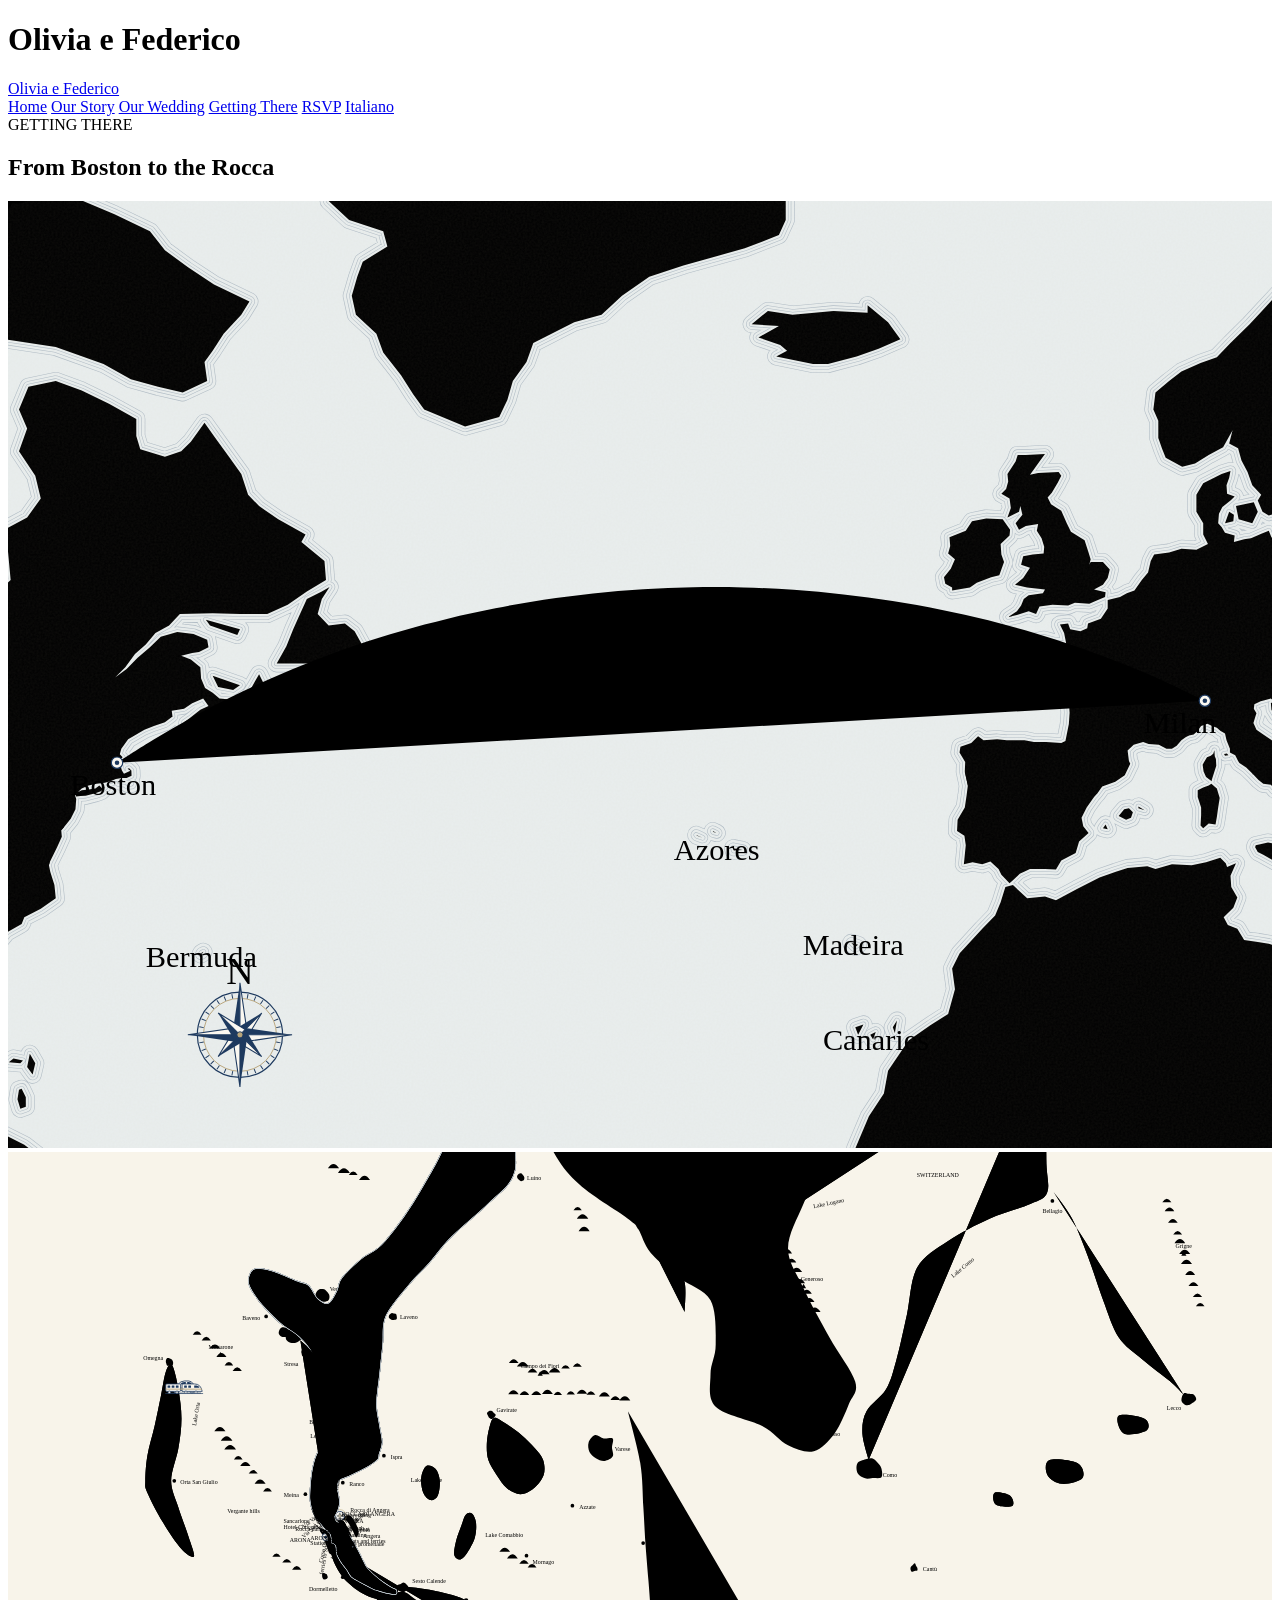
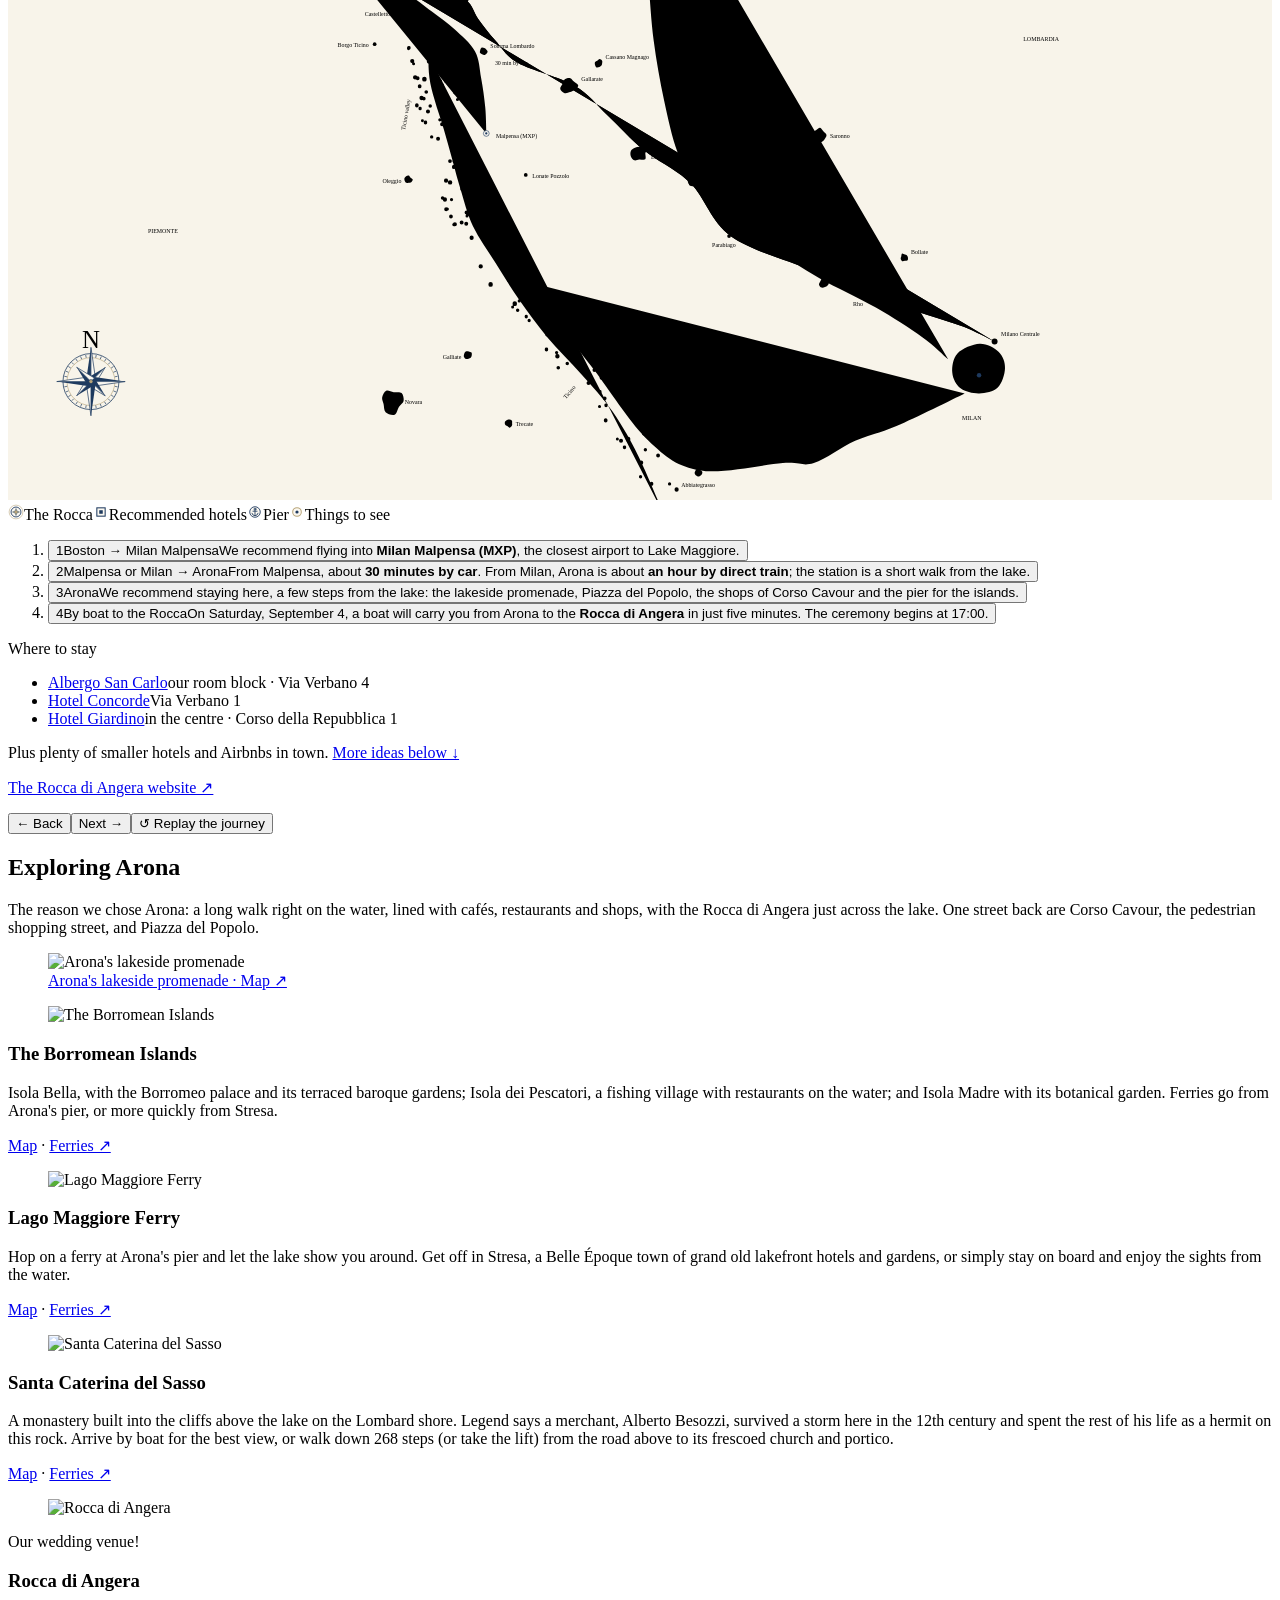
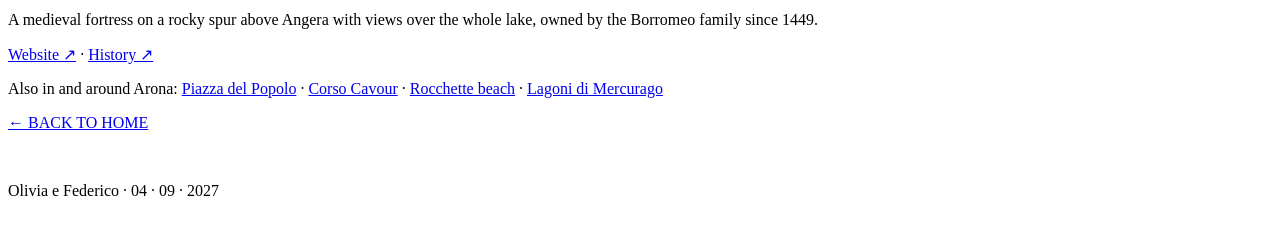
==== en-explore.html @ d7fbd03f "Add files via upload" ====
<!DOCTYPE html>
<html xmlns="http://www.w3.org/1999/xhtml" lang="en" xml:lang="en"><head>

<meta charset="utf-8">
<meta name="generator" content="quarto-1.6.40">

<meta name="viewport" content="width=device-width, initial-scale=1.0, user-scalable=yes">


<title>Getting There · Olivia e Federico</title>
<style>
code{white-space: pre-wrap;}
span.smallcaps{font-variant: small-caps;}
div.columns{display: flex; gap: min(4vw, 1.5em);}
div.column{flex: auto; overflow-x: auto;}
div.hanging-indent{margin-left: 1.5em; text-indent: -1.5em;}
ul.task-list{list-style: none;}
ul.task-list li input[type="checkbox"] {
  width: 0.8em;
  margin: 0 0.8em 0.2em -1em; /* quarto-specific, see https://github.com/quarto-dev/quarto-cli/issues/4556 */ 
  vertical-align: middle;
}
</style>


<script src="site_libs/quarto-nav/quarto-nav.js"></script>
<link href="./images/plane.svg" rel="icon" type="image/svg+xml">
<script src="site_libs/clipboard/clipboard.min.js"></script>
<script src="site_libs/quarto-html/quarto.js"></script>
<script src="site_libs/quarto-html/popper.min.js"></script>
<script src="site_libs/quarto-html/tippy.umd.min.js"></script>
<link href="site_libs/quarto-html/tippy.css" rel="stylesheet">
<link href="site_libs/quarto-html/quarto-syntax-highlighting-549806ee2085284f45b00abea8c6df48.css" rel="stylesheet" id="quarto-text-highlighting-styles">
<script src="site_libs/bootstrap/bootstrap.min.js"></script>
<link href="site_libs/bootstrap/bootstrap-icons.css" rel="stylesheet">
<link href="site_libs/bootstrap/bootstrap-ee5cda136cd0806964773a102e6d880b.min.css" rel="stylesheet" append-hash="true" id="quarto-bootstrap" data-mode="light">
<link rel="stylesheet" href="assets/classic.css">
<script id="quarto-search-options" type="application/json">{
  "language": {
    "search-no-results-text": "No results",
    "search-matching-documents-text": "matching documents",
    "search-copy-link-title": "Copy link to search",
    "search-hide-matches-text": "Hide additional matches",
    "search-more-match-text": "more match in this document",
    "search-more-matches-text": "more matches in this document",
    "search-clear-button-title": "Clear",
    "search-text-placeholder": "",
    "search-detached-cancel-button-title": "Cancel",
    "search-submit-button-title": "Submit",
    "search-label": "Search"
  }
}</script>
<style>html{ scroll-behavior: smooth; }</style>


</head>

<body class="page-en subpage page-explore">

<div id="quarto-search-results"></div>
<!-- content -->
<div id="quarto-content" class="quarto-container page-columns page-rows-contents page-layout-full">
<!-- sidebar -->
<!-- margin-sidebar -->
    
<!-- main -->
<main class="content column-page" id="quarto-document-content">

<header id="title-block-header" class="quarto-title-block default">
<div class="quarto-title">
<h1 class="title">Olivia e Federico</h1>
</div>



<div class="quarto-title-meta column-page">

    
  
    
  </div>
  


</header>


<!-- GENERATED by tools/build_journey.py: edit the texts and places there, then run it again. -->
<!-- GENERATED by tools/build_journey.py: edit the texts and places there, then run it again. -->
<!-- GENERATED by tools/build_journey.py: edit the texts and places there, then run it again. -->
<!-- GENERATED by tools/build_journey.py: edit the texts and places there, then run it again. -->
<!-- GENERATED by tools/build_journey.py: edit the texts and places there, then run it again. -->
<!-- GENERATED by tools/build_journey.py: edit the texts and places there, then run it again. -->
<!-- GENERATED by tools/build_journey.py: edit the texts and places there, then run it again. -->
<!-- GENERATED by tools/build_journey.py: edit the texts and places there, then run it again. -->
<!-- GENERATED by tools/build_journey.py: edit the texts and places there, then run it again. -->
<!-- GENERATED by tools/build_journey.py: edit the texts and places there, then run it again. -->
<!-- GENERATED by tools/build_journey.py: edit the texts and places there, then run it again. -->
<!-- GENERATED by tools/build_journey.py: edit the texts and places there, then run it again. -->
<!-- GENERATED by tools/build_journey.py: edit the texts and places there, then run it again. -->
<!-- GENERATED by tools/build_journey.py: edit the texts and places there, then run it again. -->
<!-- GENERATED by tools/build_journey.py: edit the texts and places there, then run it again. -->
<!-- GENERATED by tools/build_journey.py: edit the texts and places there, then run it again. -->
<!-- GENERATED by tools/build_journey.py: edit the texts and places there, then run it again. -->
<!-- GENERATED by tools/build_journey.py: edit the texts and places there, then run it again. -->
<!-- GENERATED by tools/build_journey.py: edit the texts and places there, then run it again. -->
<!-- GENERATED by tools/build_journey.py: edit the texts and places there, then run it again. -->
<!-- GENERATED by tools/build_journey.py: edit the texts and places there, then run it again. -->
<!-- GENERATED by tools/build_journey.py: edit the texts and places there, then run it again. -->
<!-- GENERATED by tools/build_journey.py: edit the texts and places there, then run it again. -->
<!-- GENERATED by tools/build_journey.py: edit the texts and places there, then run it again. -->
<!-- GENERATED by tools/build_journey.py: edit the texts and places there, then run it again. -->
<!-- GENERATED by tools/build_journey.py: edit the texts and places there, then run it again. -->
<!-- GENERATED by tools/build_journey.py: edit the texts and places there, then run it again. -->
<!-- GENERATED by tools/build_journey.py: edit the texts and places there, then run it again. -->
<!-- GENERATED by tools/build_journey.py: edit the texts and places there, then run it again. -->
<!-- GENERATED by tools/build_journey.py: edit the texts and places there, then run it again. -->
<!-- GENERATED by tools/build_journey.py: edit the texts and places there, then run it again. -->
<!-- GENERATED by tools/build_journey.py: edit the texts and places there, then run it again. -->
<!-- GENERATED by tools/build_journey.py: edit the texts and places there, then run it again. -->
<!-- GENERATED by tools/build_journey.py: edit the texts and places there, then run it again. -->
<!-- GENERATED by tools/build_journey.py: edit the texts and places there, then run it again. -->
<!-- GENERATED by tools/build_journey.py: edit the texts and places there, then run it again. -->
<!-- GENERATED by tools/build_journey.py: edit the texts and places there, then run it again. -->
<!-- GENERATED by tools/build_journey.py: edit the texts and places there, then run it again. -->
<!-- GENERATED by tools/build_journey.py: edit the texts and places there, then run it again. -->
<!-- GENERATED by tools/build_journey.py: edit the texts and places there, then run it again. -->
<!-- GENERATED by tools/build_journey.py: edit the texts and places there, then run it again. -->
<!-- GENERATED by tools/build_journey.py: edit the texts and places there, then run it again. -->
<!-- GENERATED by tools/build_journey.py: edit the texts and places there, then run it again. -->
<!-- GENERATED by tools/build_journey.py: edit the texts and places there, then run it again. -->
<!-- GENERATED by tools/build_journey.py: edit the texts and places there, then run it again. -->
<!-- GENERATED by tools/build_journey.py: edit the texts and places there, then run it again. -->
<!-- GENERATED by tools/build_journey.py: edit the texts and places there, then run it again. -->
<!-- GENERATED by tools/build_journey.py: edit the texts and places there, then run it again. -->
<!-- GENERATED by tools/build_journey.py: edit the texts and places there, then run it again. -->
<nav class="topnav">
<a class="brand" href="en.html">Olivia e Federico</a>
<input type="checkbox" id="menu-toggle" hidden>
<label for="menu-toggle" class="burger" aria-label="Menu"><span></span><span></span><span></span></label>
<div class="links">
<a href="en.html">Home</a>
<a href="en-story.html">Our Story</a>
<a href="en-wedding.html">Our Wedding</a>
<a href="en-explore.html" class="current">Getting There</a>
<a href="en-rsvp.html" class="rsvp-link">RSVP</a>
<a class="lang-switch" href="esplora.html"><img src="images/flag-it.svg" alt="">Italiano</a>
</div>
</nav>
<div class="sala page-head journey-head">
<div class="sala-label">GETTING THERE</div>
<h2>From Boston to the Rocca</h2>
</div>
<section class="journey" data-step="1">
<div class="j-map">
<svg width="0" height="0" style="position:absolute" aria-hidden="true"><defs>
<symbol id="j-hotel" viewBox="-10 -10 20 20"><rect x="-5.2" y="-5.2" width="10.4" height="10.4" fill="#FBF8F1" stroke="#1E3A5F" stroke-width="1.3"/><rect x="-2.2" y="-2.2" width="4.4" height="4.4" fill="#1E3A5F"/></symbol>
<symbol id="j-dock" viewBox="-10 -10 20 20"><circle r="6.6" fill="#FBF8F1" stroke="#1E3A5F" stroke-width="1.1"/><g fill="none" stroke="#1E3A5F" stroke-width="1.05" stroke-linecap="round"><circle cy="-3.6" r="1.2"/><path d="M0,-2.4 V4.4 M-2.6,-1 H2.6 M-3.8,1.6 Q-3.2,4.6 0,4.6 Q3.2,4.6 3.8,1.6"/></g></symbol>
<symbol id="j-sight" viewBox="-10 -10 20 20"><circle r="5.4" fill="#FBF8F1" stroke="#B9A57A" stroke-width="1.3"/><circle r="2" fill="#1E3A5F"/></symbol>
<symbol id="j-venue" viewBox="-10 -10 20 20"><circle r="8.6" fill="none" stroke="#B9A57A" stroke-width=".7"/><circle r="6.2" fill="#FBF8F1" stroke="#1E3A5F" stroke-width="1.1"/><path d="M0,-4.4 L1.2,-1.2 L4.4,0 L1.2,1.2 L0,4.4 L-1.2,1.2 L-4.4,0 L-1.2,-1.2Z" fill="#B9A57A" stroke="#1E3A5F" stroke-width=".5"/></symbol>
<symbol id="j-town" viewBox="-10 -10 20 20"><circle r="6" fill="#FBF8F1" stroke="#1E3A5F" stroke-width="1.3"/><circle r="2.4" fill="#1E3A5F"/></symbol>
<pattern id="j-townhatch" width="1.1" height="1.1" patternUnits="userSpaceOnUse" patternTransform="rotate(45)"><path d="M0 .55H1.1" stroke="#8F8670" stroke-width=".22"/></pattern>
<filter id="j-paper" x="0" y="0" width="100%" height="100%"><feTurbulence type="fractalNoise" baseFrequency=".9" numOctaves="2" seed="4" result="n"/><feColorMatrix in="n" type="matrix" values="0 0 0 0 .55  0 0 0 0 .48  0 0 0 0 .36  0 0 0 .07 0"/><feComposite in2="SourceGraphic" operator="in"/></filter>
</defs></svg>
<svg class="j-scene j-scene-a" viewBox="0 0 667 500" preserveAspectRatio="xMidYMid slice" role="img" aria-label="Boston → Milan Malpensa">
<rect width="667" height="500" fill="#E9EEEE"/><path class="j-grat" d="M0,420 H667"/><path class="j-grat" d="M0,320 H667"/><path class="j-grat" d="M0,220 H667"/><path class="j-grat" d="M0,120 H667"/><path class="j-grat" d="M65,0 V500"/><path class="j-grat" d="M209,0 V500"/><path class="j-grat" d="M353,0 V500"/><path class="j-grat" d="M497,0 V500"/>
<g class="j-rings"><path d="M-403.2,0.0 L-446.4,120.0 L-437.0,125.0 L-414.0,136.0 L-407.5,150.0 L-392.4,160.0 L-381.6,170.0 L-371.5,174.0 L-367.2,185.0 L-352.8,197.0 L-349.2,210.0 L-342.7,213.0 L-329.8,220.0 L-318.2,227.0 L-315.4,230.1 L-313.2,235.0 L-311.8,240.5 L-312.5,244.0 L-316.1,249.0 L-314.3,245.0 L-315.0,239.0 L-319.7,238.5 L-329.0,236.2 L-328.3,241.0 L-324.7,251.0 L-324.0,257.5 L-323.6,265.0 L-324.4,274.0 L-326.2,286.0 L-328.0,292.0 L-325.4,300.0 L-325.1,310.0 L-326.9,315.6 L-322.6,324.0 L-321.8,330.5 L-317.2,337.0 L-313.2,342.0 L-313.2,345.0 L-309.6,350.5 L-308.9,354.0 L-306.0,360.0 L-301.7,367.0 L-299.7,374.2 L-298.4,375.5 L-293.0,376.0 L-288.7,379.0 L-284.4,380.0 L-283.7,382.5 L-280.1,384.0 L-276.5,388.0 L-275.0,393.0 L-271.4,401.0 L-267.1,412.0 L-265.0,420.0 L-256.3,430.0 L-252.7,440.0 L-258.5,443.0 L-252.0,450.0 L-239.8,460.0 L-238.3,472.0 L-229.7,480.0 L-224.6,488.0 L-222.5,491.0 L-218.9,484.0 L-225.4,478.0 L-230.4,470.0 L-232.6,460.0 L-237.6,450.0 L-243.4,440.0 L-248.4,430.0 L-255.6,420.0 L-257.8,410.0 L-257.8,403.0 L-248.4,407.0 L-244.8,414.0 L-239.8,425.0 L-234.7,435.0 L-229.7,441.0 L-222.5,450.0 L-218.2,462.0 L-208.8,472.0 L-197.3,488.0 L-191.5,500.0 L-188.6,505.0 L-180.0,540.0 L-115.2,540.0 L-123.1,528.0 L-131.0,515.0 L-133.9,504.0 L-135.4,495.0 L-134.6,482.0 L-133.2,470.0 L-130.7,460.5 L-132.5,452.0 L-130.3,442.0 L-125.3,436.0 L-117.4,431.0 L-113.8,427.0 L-107.3,423.0 L-97.9,424.0 L-90.7,426.0 L-84.2,429.0 L-80.6,429.0 L-74.9,430.5 L-72.4,427.5 L-75.6,424.0 L-76.3,419.5 L-72.7,416.5 L-65.5,416.0 L-59.8,417.0 L-54.0,416.0 L-47.5,419.5 L-45.4,423.0 L-39.6,421.0 L-36.7,419.5 L-31.7,424.0 L-27.4,430.0 L-27.4,440.0 L-25.9,445.0 L-22.3,454.0 L-19.4,460.0 L-15.1,467.0 L-11.5,468.5 L-9.4,466.0 L-8.1,462.0 L-7.4,453.0 L-9.4,445.0 L-11.2,436.0 L-14.4,428.0 L-17.3,417.0 L-17.3,409.0 L-13.3,400.0 L-6.1,392.5 L-0.7,386.0 L7.2,381.5 L8.6,378.0 L17.3,373.5 L25.2,368.0 L24.5,361.0 L22.3,354.0 L21.6,350.5 L22.0,349.0 L25.9,341.0 L28.4,335.5 L28.1,332.0 L29.5,330.5 L33.1,326.0 L35.6,321.0 L36.0,315.5 L35.3,313.5 L37.4,311.5 L38.9,310.0 L42.5,308.5 L46.8,307.5 L51.1,307.0 L54.4,306.0 L56.9,305.0 L60.1,304.5 L62.6,304.5 L65.2,303.3 L65.1,300.5 L63.9,299.3 L63.1,299.6 L64.6,300.7 L61.2,302.3 L60.1,300.5 L59.4,298.0 L57.6,296.7 L58.7,295.0 L60.5,293.5 L59.0,292.0 L59.8,289.0 L63.4,284.0 L67.7,281.5 L72.0,279.0 L77.0,277.0 L82.8,275.0 L86.8,272.0 L86.4,269.0 L92.9,268.0 L97.2,265.0 L103.0,262.5 L105.8,266.5 L101.5,268.5 L95.8,273.0 L92.9,275.0 L92.5,282.0 L96.5,285.0 L102.2,282.0 L107.3,276.0 L110.9,273.5 L116.6,272.0 L123.8,269.0 L129.6,267.0 L131.0,264.5 L137.5,261.0 L138.2,258.0 L134.6,254.0 L132.5,249.7 L128.9,256.0 L126.0,260.5 L123.1,263.5 L117.4,263.0 L111.6,262.5 L108.0,259.5 L104.0,257.0 L101.9,252.0 L101.5,246.0 L96.5,242.0 L91.4,240.0 L97.2,238.5 L100.8,238.0 L105.8,235.5 L105.1,231.5 L97.9,228.5 L89.3,227.5 L80.6,230.0 L74.9,235.5 L68.4,241.0 L62.6,247.0 L56.5,251.5 L61.9,246.0 L67.0,239.0 L72.7,234.0 L77.8,228.0 L85.0,224.0 L90.7,218.0 L108.0,217.5 L122.4,218.0 L136.8,218.0 L147.6,213.0 L157.7,206.0 L167.8,200.0 L167.0,190.0 L154.8,180.0 L157.0,176.0 L142.6,168.0 L132.5,161.0 L126.7,155.0 L123.1,144.0 L116.6,135.0 L109.4,125.0 L103.7,117.0 L96.5,127.0 L91.4,132.0 L82.8,135.0 L69.8,131.0 L67.7,124.0 L67.7,115.0 L53.3,107.0 L38.9,100.0 L25.2,95.0 L10.8,98.0 L5.8,110.0 L10.1,120.0 L5.8,132.0 L14.4,145.0 L17.3,157.0 L10.1,167.0 L-2.9,174.0 L0.0,185.0 L1.4,200.0 L-5.8,207.0 L-10.8,205.0 L-23.0,191.0 L-24.5,178.0 L-43.2,168.0 L-61.2,162.0 L-72.0,152.0 L-96.5,150.0 L-109.4,132.0 L-113.0,120.0 L-108.0,108.0 L-96.5,95.0 L-83.5,85.0 L-64.8,60.0 L-79.2,0.0Z M169.2,0.0 L180.0,10.0 L198.0,16.0 L200.2,24.0 L187.2,32.0 L184.3,40.0 L181.4,50.0 L183.6,60.0 L194.4,70.0 L198.0,80.0 L207.4,92.0 L213.8,102.0 L219.6,110.0 L241.2,119.0 L259.2,114.0 L263.5,105.0 L266.4,95.0 L273.6,85.0 L277.2,75.0 L298.8,64.0 L313.2,60.0 L324.0,50.0 L338.4,40.0 L356.4,34.0 L388.8,25.0 L406.8,18.0 L410.4,10.0 L410.4,0.0Z M645.1,142.5 L644.4,146.0 L643.0,150.0 L643.3,154.5 L647.3,156.0 L645.1,158.0 L640.8,161.5 L639.0,165.0 L638.6,170.0 L640.4,172.0 L642.2,175.0 L647.3,176.5 L646.9,180.0 L652.3,178.5 L655.9,178.0 L661.7,175.5 L665.3,174.0 L666.7,177.5 L671.0,180.5 L679.0,178.5 L687.6,174.5 L697.0,172.0 L702.0,172.5 L703.8,176.5 L709.9,175.5 L715.7,171.0 L720.7,167.0 L720.7,163.0 L720.0,155.0 L724.3,145.0 L756.0,145.0 L756.0,355.0 L730.1,355.0 L725.0,352.0 L724.7,346.0 L721.1,341.0 L723.6,337.0 L720.7,336.0 L718.2,331.5 L716.4,328.0 L713.9,323.5 L712.1,319.0 L708.8,315.5 L708.8,310.5 L709.2,306.0 L708.5,301.5 L706.0,299.0 L702.4,296.0 L699.1,293.5 L695.5,291.0 L691.2,287.5 L687.2,285.0 L683.3,282.5 L679.3,279.0 L678.2,275.0 L675.7,270.0 L672.5,266.5 L670.3,269.0 L668.9,272.0 L666.7,268.5 L666.4,265.0 L668.2,264.0 L666.4,262.5 L663.1,263.5 L661.0,264.0 L657.7,265.5 L657.4,268.0 L658.8,270.3 L658.4,271.5 L657.2,275.5 L658.8,279.0 L662.4,281.5 L666.9,284.5 L668.7,290.5 L671.4,295.5 L674.3,298.0 L676.8,300.0 L681.1,300.5 L685.1,301.0 L683.3,303.5 L685.1,305.5 L691.2,309.0 L698.8,314.0 L702.0,318.5 L700.9,322.0 L698.4,319.0 L695.5,317.0 L692.6,315.5 L688.7,318.5 L688.3,321.0 L692.3,326.0 L691.9,330.5 L688.7,331.5 L688.0,336.0 L684.4,340.5 L681.8,340.5 L681.5,338.0 L682.9,334.5 L685.1,332.5 L684.7,330.0 L682.9,325.0 L681.1,320.0 L679.0,319.5 L676.4,316.5 L675.0,313.5 L672.1,314.0 L670.7,312.0 L668.5,310.5 L666.4,308.0 L662.4,307.5 L659.9,305.5 L657.0,302.5 L653.4,299.0 L649.8,296.5 L649.1,295.5 L647.6,292.5 L644.8,291.0 L644.8,289.0 L643.0,284.5 L642.2,281.0 L639.7,279.5 L637.9,278.0 L635.4,277.0 L632.9,275.8 L629.6,277.0 L627.8,279.5 L625.7,281.5 L623.2,282.0 L621.4,283.0 L619.2,284.5 L616.7,287.5 L614.2,289.0 L611.3,289.0 L607.3,287.0 L601.9,286.5 L599.0,285.5 L594.0,287.0 L590.8,290.0 L591.5,295.5 L592.2,297.0 L589.3,303.0 L584.3,306.5 L577.4,309.0 L574.9,312.5 L573.1,314.5 L569.2,320.0 L566.5,325.5 L567.4,330.0 L570.2,333.5 L565.2,338.0 L563.4,344.0 L555.8,348.0 L553.0,352.8 L547.2,352.5 L539.3,352.5 L533.9,355.0 L530.3,358.5 L528.5,360.0 L524.2,355.5 L522.7,352.5 L518.4,348.5 L514.1,350.0 L509.0,349.0 L504.4,350.0 L505.4,340.0 L504.7,335.0 L500.8,332.5 L501.1,326.5 L504.9,320.0 L505.8,314.0 L506.5,308.5 L504.9,301.0 L505.1,296.0 L502.1,291.0 L502.6,288.0 L508.3,286.0 L511.9,282.5 L514.8,284.5 L522.0,284.0 L527.0,284.5 L536.4,284.5 L541.4,285.5 L547.9,285.5 L555.8,286.0 L558.0,285.0 L559.8,276.0 L560.2,270.0 L559.8,264.0 L559.4,257.5 L554.4,253.0 L550.8,247.0 L545.0,243.0 L538.6,242.0 L535.0,240.0 L536.0,237.0 L534.6,234.5 L540.0,233.0 L546.5,231.5 L552.2,233.0 L558.4,233.5 L557.3,228.0 L555.1,223.5 L559.4,223.0 L560.5,226.0 L565.9,227.0 L569.5,225.5 L569.9,223.0 L576.7,220.5 L580.3,215.0 L580.3,210.5 L586.8,209.0 L590.4,207.0 L594.4,205.5 L598.3,200.0 L601.6,196.0 L603.0,190.0 L604.8,186.5 L612.7,185.5 L619.2,183.5 L627.1,184.0 L633.2,181.0 L630.7,176.0 L630.7,170.0 L627.1,164.0 L627.1,155.0 L630.7,149.0 L640.4,144.0 L645.1,142.5Z M649.1,130.5 L650.9,137.0 L654.1,143.0 L656.6,150.0 L661.3,155.0 L659.5,158.0 L662.0,164.0 L665.3,166.0 L671.8,164.0 L674.6,159.5 L681.1,158.0 L686.9,153.5 L688.3,147.0 L689.4,141.0 L690.5,134.0 L697.0,130.0 L700.9,126.5 L704.9,121.5 L702.0,116.0 L693.4,113.0 L693.4,105.0 L695.5,96.0 L702.7,90.0 L712.1,84.0 L721.4,75.0 L724.3,68.0 L730.8,62.0 L756.0,60.0 L756.0,0.0 L734.4,16.0 L723.6,17.5 L715.0,20.0 L705.2,23.5 L694.8,27.0 L683.3,32.0 L673.9,38.0 L675.4,41.0 L671.0,48.0 L661.7,58.0 L655.2,65.0 L645.1,75.0 L637.9,82.5 L629.3,85.5 L619.2,90.0 L612.7,95.0 L605.5,101.0 L604.4,110.0 L607.0,116.0 L607.0,125.0 L609.1,131.0 L610.9,135.5 L619.6,140.2 L626.4,138.5 L633.6,134.0 L641.2,130.0 L646.2,121.0 L644.4,128.0Z M450.0,540.0 L447.1,500.0 L454.3,483.0 L462.2,471.0 L464.4,459.0 L475.2,443.0 L486.7,435.0 L496.1,429.0 L499.7,416.0 L498.2,405.0 L502.2,397.0 L514.1,384.0 L520.9,377.0 L523.8,370.0 L526.3,362.0 L530.3,361.0 L537.8,368.0 L547.2,367.0 L553.0,369.0 L564.1,363.0 L576.0,357.0 L584.6,354.0 L590.8,352.0 L601.2,351.0 L605.5,352.5 L614.2,350.0 L624.6,350.5 L632.2,349.0 L639.7,346.5 L642.6,349.5 L643.3,351.5 L648.0,349.5 L645.1,356.0 L645.5,362.0 L648.7,367.5 L646.6,373.0 L641.5,378.0 L643.7,382.0 L648.7,384.0 L652.3,390.0 L659.5,391.0 L665.3,392.0 L672.5,394.0 L679.0,397.0 L681.1,405.0 L686.2,411.0 L702.0,417.0 L707.8,414.0 L712.8,407.0 L713.2,399.0 L719.3,393.5 L727.2,391.0 L756.0,391.0 L756.0,540.0Z M-355.7,212.0 L-349.2,220.0 L-337.7,230.0 L-328.3,236.0 L-319.7,237.0 L-320.4,233.0 L-327.6,227.0 L-332.6,222.0 L-337.0,216.0Z M-388.8,178.0 L-385.9,186.0 L-375.8,198.0 L-378.0,194.0 L-380.2,187.0 L-379.4,180.0Z M36.0,314.2 L38.2,314.0 L41.0,313.8 L46.1,312.5 L49.0,311.5 L51.4,309.3 L49.7,310.0 L48.2,308.5 L46.1,310.0 L42.5,310.5 L38.9,311.0 L36.7,312.0 L35.6,313.5Z M59.0,305.2 L61.6,306.5 L58.7,306.2Z M63.4,307.0 L65.0,307.5 L63.4,307.6Z M108.0,250.5 L122.4,255.5 L118.8,258.0 L110.9,256.5Z M104.4,221.0 L122.4,226.0 L121.0,229.0 L106.6,224.0Z M169.7,203.7 L165.6,210.0 L163.4,218.0 L169.2,224.0 L177.8,223.0 L182.9,227.0 L186.5,233.5 L187.2,240.0 L189.4,244.0 L186.5,253.5 L182.9,251.5 L180.0,247.5 L178.6,251.5 L169.2,251.0 L164.2,244.0 L141.8,244.0 L146.9,235.0 L150.5,226.0 L154.1,218.0 L157.7,210.0 L165.6,206.0Z M92.2,101.0 L105.1,95.0 L103.7,85.0 L108.0,79.0 L113.8,70.0 L123.1,60.0 L127.4,53.0 L108.7,44.0 L95.0,35.0 L82.8,26.0 L74.9,16.0 L56.2,7.0 L39.6,0.0 L-21.6,0.0 L-21.6,70.0 L25.2,77.0 L50.4,86.0 L64.8,94.0 L79.2,98.0Z M-25.2,489.0 L-11.5,488.0 L-1.4,493.0 L8.6,498.0 L21.6,508.0 L34.6,518.0 L9.4,521.0 L1.4,504.0 L-15.8,497.0 L-30.2,501.0Z M0.4,454.5 L2.9,452.5 L7.9,453.5 L6.5,455.0Z M11.5,450.0 L14.4,455.0 L13.0,461.0 L10.1,457.0Z M7.2,468.5 L9.4,473.0 L9.4,478.0 L6.5,479.0 L5.0,474.0 L5.8,469.0Z M103.1,396.2 L102.6,397.0 L101.7,397.5 L102.2,396.7Z M527.8,219.5 L532.4,218.5 L538.6,216.5 L542.5,218.0 L544.3,214.0 L551.2,213.0 L559.4,213.5 L563.0,212.0 L570.6,212.5 L574.2,211.0 L578.9,209.0 L579.2,206.5 L573.1,205.0 L577.8,202.5 L580.3,199.0 L581.4,194.5 L577.8,190.5 L571.3,190.5 L570.6,192.0 L571.3,189.0 L569.9,184.5 L568.1,179.0 L560.9,174.5 L558.7,170.0 L555.8,163.5 L550.4,160.0 L548.6,156.5 L550.8,154.0 L554.0,148.5 L555.8,145.0 L554.4,143.0 L543.6,143.5 L539.3,144.5 L541.4,141.5 L544.3,137.5 L547.2,133.5 L537.1,134.0 L532.8,134.0 L531.7,137.5 L527.4,144.0 L527.8,148.0 L526.7,152.0 L524.2,154.5 L528.5,157.0 L529.2,162.0 L527.4,167.0 L533.5,164.0 L534.2,161.0 L535.3,165.5 L531.7,170.0 L533.5,173.5 L537.1,171.5 L543.6,170.5 L542.9,174.0 L545.4,178.0 L546.8,182.5 L546.5,186.0 L540.7,186.5 L535.7,187.5 L534.6,192.0 L539.3,193.5 L535.7,199.0 L531.4,202.5 L537.8,204.0 L547.2,205.0 L546.1,207.0 L538.6,208.0 L536.0,210.0 L534.6,213.5 L532.4,216.5Z M498.2,205.5 L507.6,204.0 L511.2,201.5 L518.8,198.5 L523.1,197.5 L525.6,190.5 L524.2,186.5 L523.8,181.0 L528.5,176.5 L528.8,173.5 L524.9,168.0 L516.2,167.5 L508.7,169.0 L505.4,174.0 L496.8,177.5 L497.2,182.0 L496.1,186.0 L499.7,189.0 L497.5,194.0 L493.9,198.5 L494.6,202.0 L498.2,204.0Z M424.8,86.0 L405.4,82.0 L411.1,79.0 L407.5,76.0 L396.0,72.0 L406.8,66.0 L392.4,65.0 L401.0,58.0 L414.0,60.0 L435.6,58.0 L453.6,59.0 L453.6,55.0 L464.4,64.0 L470.9,73.0 L459.4,78.0 L447.8,82.0 L432.7,86.0Z M657.4,159.0 L648.0,161.0 L649.4,168.0 L656.6,170.0 L659.5,164.0Z M644.4,164.0 L642.2,170.0 L646.6,169.0 L646.9,165.5Z M707.0,140.5 L699.8,149.0 L703.4,146.0Z M636.6,289.9 L636.8,293.0 L637.4,294.5 L637.6,298.0 L636.5,301.5 L635.2,305.5 L635.2,306.2 L632.2,304.0 L630.9,301.0 L630.4,297.5 L631.1,296.2 L632.7,293.5 L634.7,292.7 L636.0,291.7Z M635.0,307.5 L637.9,310.0 L639.4,315.0 L638.6,320.0 L637.9,325.0 L637.2,329.0 L633.6,328.5 L630.7,331.0 L629.3,329.5 L629.6,324.0 L629.6,320.0 L627.8,314.5 L627.8,311.0 L630.7,309.5 L633.6,308.5Z M658.4,340.0 L664.9,338.5 L669.6,339.5 L681.1,337.5 L677.5,345.0 L679.0,349.5 L677.5,353.5 L673.2,352.5 L669.6,349.0 L662.4,345.0 L659.5,343.5 L658.1,341.0Z M641.7,291.8 L643.2,291.5 L644.0,292.5 L642.2,292.7Z M591.5,320.5 L593.6,322.5 L592.6,325.5 L590.0,326.5 L586.1,324.5 L589.0,321.0Z M596.5,319.5 L599.8,321.5 L596.5,320.5Z M579.2,329.0 L580.3,331.5 L577.8,331.0Z M382.7,341.5 L387.7,342.5 L383.0,342.8Z M371.9,332.5 L374.0,333.5 L372.2,333.0Z M363.2,334.5 L366.5,336.0 L363.6,335.0Z M445.0,391.5 L448.6,392.5 L447.1,393.5Z M451.4,434.5 L448.6,440.0 L447.1,436.0Z M457.9,438.5 L456.5,442.5 L455.0,440.0Z M469.1,432.5 L468.0,439.0 L466.9,436.0Z" fill="none" stroke="#1E3A5F" stroke-opacity="0.28" stroke-width="9.500" stroke-linejoin="round"/><path d="M-403.2,0.0 L-446.4,120.0 L-437.0,125.0 L-414.0,136.0 L-407.5,150.0 L-392.4,160.0 L-381.6,170.0 L-371.5,174.0 L-367.2,185.0 L-352.8,197.0 L-349.2,210.0 L-342.7,213.0 L-329.8,220.0 L-318.2,227.0 L-315.4,230.1 L-313.2,235.0 L-311.8,240.5 L-312.5,244.0 L-316.1,249.0 L-314.3,245.0 L-315.0,239.0 L-319.7,238.5 L-329.0,236.2 L-328.3,241.0 L-324.7,251.0 L-324.0,257.5 L-323.6,265.0 L-324.4,274.0 L-326.2,286.0 L-328.0,292.0 L-325.4,300.0 L-325.1,310.0 L-326.9,315.6 L-322.6,324.0 L-321.8,330.5 L-317.2,337.0 L-313.2,342.0 L-313.2,345.0 L-309.6,350.5 L-308.9,354.0 L-306.0,360.0 L-301.7,367.0 L-299.7,374.2 L-298.4,375.5 L-293.0,376.0 L-288.7,379.0 L-284.4,380.0 L-283.7,382.5 L-280.1,384.0 L-276.5,388.0 L-275.0,393.0 L-271.4,401.0 L-267.1,412.0 L-265.0,420.0 L-256.3,430.0 L-252.7,440.0 L-258.5,443.0 L-252.0,450.0 L-239.8,460.0 L-238.3,472.0 L-229.7,480.0 L-224.6,488.0 L-222.5,491.0 L-218.9,484.0 L-225.4,478.0 L-230.4,470.0 L-232.6,460.0 L-237.6,450.0 L-243.4,440.0 L-248.4,430.0 L-255.6,420.0 L-257.8,410.0 L-257.8,403.0 L-248.4,407.0 L-244.8,414.0 L-239.8,425.0 L-234.7,435.0 L-229.7,441.0 L-222.5,450.0 L-218.2,462.0 L-208.8,472.0 L-197.3,488.0 L-191.5,500.0 L-188.6,505.0 L-180.0,540.0 L-115.2,540.0 L-123.1,528.0 L-131.0,515.0 L-133.9,504.0 L-135.4,495.0 L-134.6,482.0 L-133.2,470.0 L-130.7,460.5 L-132.5,452.0 L-130.3,442.0 L-125.3,436.0 L-117.4,431.0 L-113.8,427.0 L-107.3,423.0 L-97.9,424.0 L-90.7,426.0 L-84.2,429.0 L-80.6,429.0 L-74.9,430.5 L-72.4,427.5 L-75.6,424.0 L-76.3,419.5 L-72.7,416.5 L-65.5,416.0 L-59.8,417.0 L-54.0,416.0 L-47.5,419.5 L-45.4,423.0 L-39.6,421.0 L-36.7,419.5 L-31.7,424.0 L-27.4,430.0 L-27.4,440.0 L-25.9,445.0 L-22.3,454.0 L-19.4,460.0 L-15.1,467.0 L-11.5,468.5 L-9.4,466.0 L-8.1,462.0 L-7.4,453.0 L-9.4,445.0 L-11.2,436.0 L-14.4,428.0 L-17.3,417.0 L-17.3,409.0 L-13.3,400.0 L-6.1,392.5 L-0.7,386.0 L7.2,381.5 L8.6,378.0 L17.3,373.5 L25.2,368.0 L24.5,361.0 L22.3,354.0 L21.6,350.5 L22.0,349.0 L25.9,341.0 L28.4,335.5 L28.1,332.0 L29.5,330.5 L33.1,326.0 L35.6,321.0 L36.0,315.5 L35.3,313.5 L37.4,311.5 L38.9,310.0 L42.5,308.5 L46.8,307.5 L51.1,307.0 L54.4,306.0 L56.9,305.0 L60.1,304.5 L62.6,304.5 L65.2,303.3 L65.1,300.5 L63.9,299.3 L63.1,299.6 L64.6,300.7 L61.2,302.3 L60.1,300.5 L59.4,298.0 L57.6,296.7 L58.7,295.0 L60.5,293.5 L59.0,292.0 L59.8,289.0 L63.4,284.0 L67.7,281.5 L72.0,279.0 L77.0,277.0 L82.8,275.0 L86.8,272.0 L86.4,269.0 L92.9,268.0 L97.2,265.0 L103.0,262.5 L105.8,266.5 L101.5,268.5 L95.8,273.0 L92.9,275.0 L92.5,282.0 L96.5,285.0 L102.2,282.0 L107.3,276.0 L110.9,273.5 L116.6,272.0 L123.8,269.0 L129.6,267.0 L131.0,264.5 L137.5,261.0 L138.2,258.0 L134.6,254.0 L132.5,249.7 L128.9,256.0 L126.0,260.5 L123.1,263.5 L117.4,263.0 L111.6,262.5 L108.0,259.5 L104.0,257.0 L101.9,252.0 L101.5,246.0 L96.5,242.0 L91.4,240.0 L97.2,238.5 L100.8,238.0 L105.8,235.5 L105.1,231.5 L97.9,228.5 L89.3,227.5 L80.6,230.0 L74.9,235.5 L68.4,241.0 L62.6,247.0 L56.5,251.5 L61.9,246.0 L67.0,239.0 L72.7,234.0 L77.8,228.0 L85.0,224.0 L90.7,218.0 L108.0,217.5 L122.4,218.0 L136.8,218.0 L147.6,213.0 L157.7,206.0 L167.8,200.0 L167.0,190.0 L154.8,180.0 L157.0,176.0 L142.6,168.0 L132.5,161.0 L126.7,155.0 L123.1,144.0 L116.6,135.0 L109.4,125.0 L103.7,117.0 L96.5,127.0 L91.4,132.0 L82.8,135.0 L69.8,131.0 L67.7,124.0 L67.7,115.0 L53.3,107.0 L38.9,100.0 L25.2,95.0 L10.8,98.0 L5.8,110.0 L10.1,120.0 L5.8,132.0 L14.4,145.0 L17.3,157.0 L10.1,167.0 L-2.9,174.0 L0.0,185.0 L1.4,200.0 L-5.8,207.0 L-10.8,205.0 L-23.0,191.0 L-24.5,178.0 L-43.2,168.0 L-61.2,162.0 L-72.0,152.0 L-96.5,150.0 L-109.4,132.0 L-113.0,120.0 L-108.0,108.0 L-96.5,95.0 L-83.5,85.0 L-64.8,60.0 L-79.2,0.0Z M169.2,0.0 L180.0,10.0 L198.0,16.0 L200.2,24.0 L187.2,32.0 L184.3,40.0 L181.4,50.0 L183.6,60.0 L194.4,70.0 L198.0,80.0 L207.4,92.0 L213.8,102.0 L219.6,110.0 L241.2,119.0 L259.2,114.0 L263.5,105.0 L266.4,95.0 L273.6,85.0 L277.2,75.0 L298.8,64.0 L313.2,60.0 L324.0,50.0 L338.4,40.0 L356.4,34.0 L388.8,25.0 L406.8,18.0 L410.4,10.0 L410.4,0.0Z M645.1,142.5 L644.4,146.0 L643.0,150.0 L643.3,154.5 L647.3,156.0 L645.1,158.0 L640.8,161.5 L639.0,165.0 L638.6,170.0 L640.4,172.0 L642.2,175.0 L647.3,176.5 L646.9,180.0 L652.3,178.5 L655.9,178.0 L661.7,175.5 L665.3,174.0 L666.7,177.5 L671.0,180.5 L679.0,178.5 L687.6,174.5 L697.0,172.0 L702.0,172.5 L703.8,176.5 L709.9,175.5 L715.7,171.0 L720.7,167.0 L720.7,163.0 L720.0,155.0 L724.3,145.0 L756.0,145.0 L756.0,355.0 L730.1,355.0 L725.0,352.0 L724.7,346.0 L721.1,341.0 L723.6,337.0 L720.7,336.0 L718.2,331.5 L716.4,328.0 L713.9,323.5 L712.1,319.0 L708.8,315.5 L708.8,310.5 L709.2,306.0 L708.5,301.5 L706.0,299.0 L702.4,296.0 L699.1,293.5 L695.5,291.0 L691.2,287.5 L687.2,285.0 L683.3,282.5 L679.3,279.0 L678.2,275.0 L675.7,270.0 L672.5,266.5 L670.3,269.0 L668.9,272.0 L666.7,268.5 L666.4,265.0 L668.2,264.0 L666.4,262.5 L663.1,263.5 L661.0,264.0 L657.7,265.5 L657.4,268.0 L658.8,270.3 L658.4,271.5 L657.2,275.5 L658.8,279.0 L662.4,281.5 L666.9,284.5 L668.7,290.5 L671.4,295.5 L674.3,298.0 L676.8,300.0 L681.1,300.5 L685.1,301.0 L683.3,303.5 L685.1,305.5 L691.2,309.0 L698.8,314.0 L702.0,318.5 L700.9,322.0 L698.4,319.0 L695.5,317.0 L692.6,315.5 L688.7,318.5 L688.3,321.0 L692.3,326.0 L691.9,330.5 L688.7,331.5 L688.0,336.0 L684.4,340.5 L681.8,340.5 L681.5,338.0 L682.9,334.5 L685.1,332.5 L684.7,330.0 L682.9,325.0 L681.1,320.0 L679.0,319.5 L676.4,316.5 L675.0,313.5 L672.1,314.0 L670.7,312.0 L668.5,310.5 L666.4,308.0 L662.4,307.5 L659.9,305.5 L657.0,302.5 L653.4,299.0 L649.8,296.5 L649.1,295.5 L647.6,292.5 L644.8,291.0 L644.8,289.0 L643.0,284.5 L642.2,281.0 L639.7,279.5 L637.9,278.0 L635.4,277.0 L632.9,275.8 L629.6,277.0 L627.8,279.5 L625.7,281.5 L623.2,282.0 L621.4,283.0 L619.2,284.5 L616.7,287.5 L614.2,289.0 L611.3,289.0 L607.3,287.0 L601.9,286.5 L599.0,285.5 L594.0,287.0 L590.8,290.0 L591.5,295.5 L592.2,297.0 L589.3,303.0 L584.3,306.5 L577.4,309.0 L574.9,312.5 L573.1,314.5 L569.2,320.0 L566.5,325.5 L567.4,330.0 L570.2,333.5 L565.2,338.0 L563.4,344.0 L555.8,348.0 L553.0,352.8 L547.2,352.5 L539.3,352.5 L533.9,355.0 L530.3,358.5 L528.5,360.0 L524.2,355.5 L522.7,352.5 L518.4,348.5 L514.1,350.0 L509.0,349.0 L504.4,350.0 L505.4,340.0 L504.7,335.0 L500.8,332.5 L501.1,326.5 L504.9,320.0 L505.8,314.0 L506.5,308.5 L504.9,301.0 L505.1,296.0 L502.1,291.0 L502.6,288.0 L508.3,286.0 L511.9,282.5 L514.8,284.5 L522.0,284.0 L527.0,284.5 L536.4,284.5 L541.4,285.5 L547.9,285.5 L555.8,286.0 L558.0,285.0 L559.8,276.0 L560.2,270.0 L559.8,264.0 L559.4,257.5 L554.4,253.0 L550.8,247.0 L545.0,243.0 L538.6,242.0 L535.0,240.0 L536.0,237.0 L534.6,234.5 L540.0,233.0 L546.5,231.5 L552.2,233.0 L558.4,233.5 L557.3,228.0 L555.1,223.5 L559.4,223.0 L560.5,226.0 L565.9,227.0 L569.5,225.5 L569.9,223.0 L576.7,220.5 L580.3,215.0 L580.3,210.5 L586.8,209.0 L590.4,207.0 L594.4,205.5 L598.3,200.0 L601.6,196.0 L603.0,190.0 L604.8,186.5 L612.7,185.5 L619.2,183.5 L627.1,184.0 L633.2,181.0 L630.7,176.0 L630.7,170.0 L627.1,164.0 L627.1,155.0 L630.7,149.0 L640.4,144.0 L645.1,142.5Z M649.1,130.5 L650.9,137.0 L654.1,143.0 L656.6,150.0 L661.3,155.0 L659.5,158.0 L662.0,164.0 L665.3,166.0 L671.8,164.0 L674.6,159.5 L681.1,158.0 L686.9,153.5 L688.3,147.0 L689.4,141.0 L690.5,134.0 L697.0,130.0 L700.9,126.5 L704.9,121.5 L702.0,116.0 L693.4,113.0 L693.4,105.0 L695.5,96.0 L702.7,90.0 L712.1,84.0 L721.4,75.0 L724.3,68.0 L730.8,62.0 L756.0,60.0 L756.0,0.0 L734.4,16.0 L723.6,17.5 L715.0,20.0 L705.2,23.5 L694.8,27.0 L683.3,32.0 L673.9,38.0 L675.4,41.0 L671.0,48.0 L661.7,58.0 L655.2,65.0 L645.1,75.0 L637.9,82.5 L629.3,85.5 L619.2,90.0 L612.7,95.0 L605.5,101.0 L604.4,110.0 L607.0,116.0 L607.0,125.0 L609.1,131.0 L610.9,135.5 L619.6,140.2 L626.4,138.5 L633.6,134.0 L641.2,130.0 L646.2,121.0 L644.4,128.0Z M450.0,540.0 L447.1,500.0 L454.3,483.0 L462.2,471.0 L464.4,459.0 L475.2,443.0 L486.7,435.0 L496.1,429.0 L499.7,416.0 L498.2,405.0 L502.2,397.0 L514.1,384.0 L520.9,377.0 L523.8,370.0 L526.3,362.0 L530.3,361.0 L537.8,368.0 L547.2,367.0 L553.0,369.0 L564.1,363.0 L576.0,357.0 L584.6,354.0 L590.8,352.0 L601.2,351.0 L605.5,352.5 L614.2,350.0 L624.6,350.5 L632.2,349.0 L639.7,346.5 L642.6,349.5 L643.3,351.5 L648.0,349.5 L645.1,356.0 L645.5,362.0 L648.7,367.5 L646.6,373.0 L641.5,378.0 L643.7,382.0 L648.7,384.0 L652.3,390.0 L659.5,391.0 L665.3,392.0 L672.5,394.0 L679.0,397.0 L681.1,405.0 L686.2,411.0 L702.0,417.0 L707.8,414.0 L712.8,407.0 L713.2,399.0 L719.3,393.5 L727.2,391.0 L756.0,391.0 L756.0,540.0Z M-355.7,212.0 L-349.2,220.0 L-337.7,230.0 L-328.3,236.0 L-319.7,237.0 L-320.4,233.0 L-327.6,227.0 L-332.6,222.0 L-337.0,216.0Z M-388.8,178.0 L-385.9,186.0 L-375.8,198.0 L-378.0,194.0 L-380.2,187.0 L-379.4,180.0Z M36.0,314.2 L38.2,314.0 L41.0,313.8 L46.1,312.5 L49.0,311.5 L51.4,309.3 L49.7,310.0 L48.2,308.5 L46.1,310.0 L42.5,310.5 L38.9,311.0 L36.7,312.0 L35.6,313.5Z M59.0,305.2 L61.6,306.5 L58.7,306.2Z M63.4,307.0 L65.0,307.5 L63.4,307.6Z M108.0,250.5 L122.4,255.5 L118.8,258.0 L110.9,256.5Z M104.4,221.0 L122.4,226.0 L121.0,229.0 L106.6,224.0Z M169.7,203.7 L165.6,210.0 L163.4,218.0 L169.2,224.0 L177.8,223.0 L182.9,227.0 L186.5,233.5 L187.2,240.0 L189.4,244.0 L186.5,253.5 L182.9,251.5 L180.0,247.5 L178.6,251.5 L169.2,251.0 L164.2,244.0 L141.8,244.0 L146.9,235.0 L150.5,226.0 L154.1,218.0 L157.7,210.0 L165.6,206.0Z M92.2,101.0 L105.1,95.0 L103.7,85.0 L108.0,79.0 L113.8,70.0 L123.1,60.0 L127.4,53.0 L108.7,44.0 L95.0,35.0 L82.8,26.0 L74.9,16.0 L56.2,7.0 L39.6,0.0 L-21.6,0.0 L-21.6,70.0 L25.2,77.0 L50.4,86.0 L64.8,94.0 L79.2,98.0Z M-25.2,489.0 L-11.5,488.0 L-1.4,493.0 L8.6,498.0 L21.6,508.0 L34.6,518.0 L9.4,521.0 L1.4,504.0 L-15.8,497.0 L-30.2,501.0Z M0.4,454.5 L2.9,452.5 L7.9,453.5 L6.5,455.0Z M11.5,450.0 L14.4,455.0 L13.0,461.0 L10.1,457.0Z M7.2,468.5 L9.4,473.0 L9.4,478.0 L6.5,479.0 L5.0,474.0 L5.8,469.0Z M103.1,396.2 L102.6,397.0 L101.7,397.5 L102.2,396.7Z M527.8,219.5 L532.4,218.5 L538.6,216.5 L542.5,218.0 L544.3,214.0 L551.2,213.0 L559.4,213.5 L563.0,212.0 L570.6,212.5 L574.2,211.0 L578.9,209.0 L579.2,206.5 L573.1,205.0 L577.8,202.5 L580.3,199.0 L581.4,194.5 L577.8,190.5 L571.3,190.5 L570.6,192.0 L571.3,189.0 L569.9,184.5 L568.1,179.0 L560.9,174.5 L558.7,170.0 L555.8,163.5 L550.4,160.0 L548.6,156.5 L550.8,154.0 L554.0,148.5 L555.8,145.0 L554.4,143.0 L543.6,143.5 L539.3,144.5 L541.4,141.5 L544.3,137.5 L547.2,133.5 L537.1,134.0 L532.8,134.0 L531.7,137.5 L527.4,144.0 L527.8,148.0 L526.7,152.0 L524.2,154.5 L528.5,157.0 L529.2,162.0 L527.4,167.0 L533.5,164.0 L534.2,161.0 L535.3,165.5 L531.7,170.0 L533.5,173.5 L537.1,171.5 L543.6,170.5 L542.9,174.0 L545.4,178.0 L546.8,182.5 L546.5,186.0 L540.7,186.5 L535.7,187.5 L534.6,192.0 L539.3,193.5 L535.7,199.0 L531.4,202.5 L537.8,204.0 L547.2,205.0 L546.1,207.0 L538.6,208.0 L536.0,210.0 L534.6,213.5 L532.4,216.5Z M498.2,205.5 L507.6,204.0 L511.2,201.5 L518.8,198.5 L523.1,197.5 L525.6,190.5 L524.2,186.5 L523.8,181.0 L528.5,176.5 L528.8,173.5 L524.9,168.0 L516.2,167.5 L508.7,169.0 L505.4,174.0 L496.8,177.5 L497.2,182.0 L496.1,186.0 L499.7,189.0 L497.5,194.0 L493.9,198.5 L494.6,202.0 L498.2,204.0Z M424.8,86.0 L405.4,82.0 L411.1,79.0 L407.5,76.0 L396.0,72.0 L406.8,66.0 L392.4,65.0 L401.0,58.0 L414.0,60.0 L435.6,58.0 L453.6,59.0 L453.6,55.0 L464.4,64.0 L470.9,73.0 L459.4,78.0 L447.8,82.0 L432.7,86.0Z M657.4,159.0 L648.0,161.0 L649.4,168.0 L656.6,170.0 L659.5,164.0Z M644.4,164.0 L642.2,170.0 L646.6,169.0 L646.9,165.5Z M707.0,140.5 L699.8,149.0 L703.4,146.0Z M636.6,289.9 L636.8,293.0 L637.4,294.5 L637.6,298.0 L636.5,301.5 L635.2,305.5 L635.2,306.2 L632.2,304.0 L630.9,301.0 L630.4,297.5 L631.1,296.2 L632.7,293.5 L634.7,292.7 L636.0,291.7Z M635.0,307.5 L637.9,310.0 L639.4,315.0 L638.6,320.0 L637.9,325.0 L637.2,329.0 L633.6,328.5 L630.7,331.0 L629.3,329.5 L629.6,324.0 L629.6,320.0 L627.8,314.5 L627.8,311.0 L630.7,309.5 L633.6,308.5Z M658.4,340.0 L664.9,338.5 L669.6,339.5 L681.1,337.5 L677.5,345.0 L679.0,349.5 L677.5,353.5 L673.2,352.5 L669.6,349.0 L662.4,345.0 L659.5,343.5 L658.1,341.0Z M641.7,291.8 L643.2,291.5 L644.0,292.5 L642.2,292.7Z M591.5,320.5 L593.6,322.5 L592.6,325.5 L590.0,326.5 L586.1,324.5 L589.0,321.0Z M596.5,319.5 L599.8,321.5 L596.5,320.5Z M579.2,329.0 L580.3,331.5 L577.8,331.0Z M382.7,341.5 L387.7,342.5 L383.0,342.8Z M371.9,332.5 L374.0,333.5 L372.2,333.0Z M363.2,334.5 L366.5,336.0 L363.6,335.0Z M445.0,391.5 L448.6,392.5 L447.1,393.5Z M451.4,434.5 L448.6,440.0 L447.1,436.0Z M457.9,438.5 L456.5,442.5 L455.0,440.0Z M469.1,432.5 L468.0,439.0 L466.9,436.0Z" fill="none" stroke="#E9EEEE" stroke-width="8.900" stroke-linejoin="round"/><path d="M-403.2,0.0 L-446.4,120.0 L-437.0,125.0 L-414.0,136.0 L-407.5,150.0 L-392.4,160.0 L-381.6,170.0 L-371.5,174.0 L-367.2,185.0 L-352.8,197.0 L-349.2,210.0 L-342.7,213.0 L-329.8,220.0 L-318.2,227.0 L-315.4,230.1 L-313.2,235.0 L-311.8,240.5 L-312.5,244.0 L-316.1,249.0 L-314.3,245.0 L-315.0,239.0 L-319.7,238.5 L-329.0,236.2 L-328.3,241.0 L-324.7,251.0 L-324.0,257.5 L-323.6,265.0 L-324.4,274.0 L-326.2,286.0 L-328.0,292.0 L-325.4,300.0 L-325.1,310.0 L-326.9,315.6 L-322.6,324.0 L-321.8,330.5 L-317.2,337.0 L-313.2,342.0 L-313.2,345.0 L-309.6,350.5 L-308.9,354.0 L-306.0,360.0 L-301.7,367.0 L-299.7,374.2 L-298.4,375.5 L-293.0,376.0 L-288.7,379.0 L-284.4,380.0 L-283.7,382.5 L-280.1,384.0 L-276.5,388.0 L-275.0,393.0 L-271.4,401.0 L-267.1,412.0 L-265.0,420.0 L-256.3,430.0 L-252.7,440.0 L-258.5,443.0 L-252.0,450.0 L-239.8,460.0 L-238.3,472.0 L-229.7,480.0 L-224.6,488.0 L-222.5,491.0 L-218.9,484.0 L-225.4,478.0 L-230.4,470.0 L-232.6,460.0 L-237.6,450.0 L-243.4,440.0 L-248.4,430.0 L-255.6,420.0 L-257.8,410.0 L-257.8,403.0 L-248.4,407.0 L-244.8,414.0 L-239.8,425.0 L-234.7,435.0 L-229.7,441.0 L-222.5,450.0 L-218.2,462.0 L-208.8,472.0 L-197.3,488.0 L-191.5,500.0 L-188.6,505.0 L-180.0,540.0 L-115.2,540.0 L-123.1,528.0 L-131.0,515.0 L-133.9,504.0 L-135.4,495.0 L-134.6,482.0 L-133.2,470.0 L-130.7,460.5 L-132.5,452.0 L-130.3,442.0 L-125.3,436.0 L-117.4,431.0 L-113.8,427.0 L-107.3,423.0 L-97.9,424.0 L-90.7,426.0 L-84.2,429.0 L-80.6,429.0 L-74.9,430.5 L-72.4,427.5 L-75.6,424.0 L-76.3,419.5 L-72.7,416.5 L-65.5,416.0 L-59.8,417.0 L-54.0,416.0 L-47.5,419.5 L-45.4,423.0 L-39.6,421.0 L-36.7,419.5 L-31.7,424.0 L-27.4,430.0 L-27.4,440.0 L-25.9,445.0 L-22.3,454.0 L-19.4,460.0 L-15.1,467.0 L-11.5,468.5 L-9.4,466.0 L-8.1,462.0 L-7.4,453.0 L-9.4,445.0 L-11.2,436.0 L-14.4,428.0 L-17.3,417.0 L-17.3,409.0 L-13.3,400.0 L-6.1,392.5 L-0.7,386.0 L7.2,381.5 L8.6,378.0 L17.3,373.5 L25.2,368.0 L24.5,361.0 L22.3,354.0 L21.6,350.5 L22.0,349.0 L25.9,341.0 L28.4,335.5 L28.1,332.0 L29.5,330.5 L33.1,326.0 L35.6,321.0 L36.0,315.5 L35.3,313.5 L37.4,311.5 L38.9,310.0 L42.5,308.5 L46.8,307.5 L51.1,307.0 L54.4,306.0 L56.9,305.0 L60.1,304.5 L62.6,304.5 L65.2,303.3 L65.1,300.5 L63.9,299.3 L63.1,299.6 L64.6,300.7 L61.2,302.3 L60.1,300.5 L59.4,298.0 L57.6,296.7 L58.7,295.0 L60.5,293.5 L59.0,292.0 L59.8,289.0 L63.4,284.0 L67.7,281.5 L72.0,279.0 L77.0,277.0 L82.8,275.0 L86.8,272.0 L86.4,269.0 L92.9,268.0 L97.2,265.0 L103.0,262.5 L105.8,266.5 L101.5,268.5 L95.8,273.0 L92.9,275.0 L92.5,282.0 L96.5,285.0 L102.2,282.0 L107.3,276.0 L110.9,273.5 L116.6,272.0 L123.8,269.0 L129.6,267.0 L131.0,264.5 L137.5,261.0 L138.2,258.0 L134.6,254.0 L132.5,249.7 L128.9,256.0 L126.0,260.5 L123.1,263.5 L117.4,263.0 L111.6,262.5 L108.0,259.5 L104.0,257.0 L101.9,252.0 L101.5,246.0 L96.5,242.0 L91.4,240.0 L97.2,238.5 L100.8,238.0 L105.8,235.5 L105.1,231.5 L97.9,228.5 L89.3,227.5 L80.6,230.0 L74.9,235.5 L68.4,241.0 L62.6,247.0 L56.5,251.5 L61.9,246.0 L67.0,239.0 L72.7,234.0 L77.8,228.0 L85.0,224.0 L90.7,218.0 L108.0,217.5 L122.4,218.0 L136.8,218.0 L147.6,213.0 L157.7,206.0 L167.8,200.0 L167.0,190.0 L154.8,180.0 L157.0,176.0 L142.6,168.0 L132.5,161.0 L126.7,155.0 L123.1,144.0 L116.6,135.0 L109.4,125.0 L103.7,117.0 L96.5,127.0 L91.4,132.0 L82.8,135.0 L69.8,131.0 L67.7,124.0 L67.7,115.0 L53.3,107.0 L38.9,100.0 L25.2,95.0 L10.8,98.0 L5.8,110.0 L10.1,120.0 L5.8,132.0 L14.4,145.0 L17.3,157.0 L10.1,167.0 L-2.9,174.0 L0.0,185.0 L1.4,200.0 L-5.8,207.0 L-10.8,205.0 L-23.0,191.0 L-24.5,178.0 L-43.2,168.0 L-61.2,162.0 L-72.0,152.0 L-96.5,150.0 L-109.4,132.0 L-113.0,120.0 L-108.0,108.0 L-96.5,95.0 L-83.5,85.0 L-64.8,60.0 L-79.2,0.0Z M169.2,0.0 L180.0,10.0 L198.0,16.0 L200.2,24.0 L187.2,32.0 L184.3,40.0 L181.4,50.0 L183.6,60.0 L194.4,70.0 L198.0,80.0 L207.4,92.0 L213.8,102.0 L219.6,110.0 L241.2,119.0 L259.2,114.0 L263.5,105.0 L266.4,95.0 L273.6,85.0 L277.2,75.0 L298.8,64.0 L313.2,60.0 L324.0,50.0 L338.4,40.0 L356.4,34.0 L388.8,25.0 L406.8,18.0 L410.4,10.0 L410.4,0.0Z M645.1,142.5 L644.4,146.0 L643.0,150.0 L643.3,154.5 L647.3,156.0 L645.1,158.0 L640.8,161.5 L639.0,165.0 L638.6,170.0 L640.4,172.0 L642.2,175.0 L647.3,176.5 L646.9,180.0 L652.3,178.5 L655.9,178.0 L661.7,175.5 L665.3,174.0 L666.7,177.5 L671.0,180.5 L679.0,178.5 L687.6,174.5 L697.0,172.0 L702.0,172.5 L703.8,176.5 L709.9,175.5 L715.7,171.0 L720.7,167.0 L720.7,163.0 L720.0,155.0 L724.3,145.0 L756.0,145.0 L756.0,355.0 L730.1,355.0 L725.0,352.0 L724.7,346.0 L721.1,341.0 L723.6,337.0 L720.7,336.0 L718.2,331.5 L716.4,328.0 L713.9,323.5 L712.1,319.0 L708.8,315.5 L708.8,310.5 L709.2,306.0 L708.5,301.5 L706.0,299.0 L702.4,296.0 L699.1,293.5 L695.5,291.0 L691.2,287.5 L687.2,285.0 L683.3,282.5 L679.3,279.0 L678.2,275.0 L675.7,270.0 L672.5,266.5 L670.3,269.0 L668.9,272.0 L666.7,268.5 L666.4,265.0 L668.2,264.0 L666.4,262.5 L663.1,263.5 L661.0,264.0 L657.7,265.5 L657.4,268.0 L658.8,270.3 L658.4,271.5 L657.2,275.5 L658.8,279.0 L662.4,281.5 L666.9,284.5 L668.7,290.5 L671.4,295.5 L674.3,298.0 L676.8,300.0 L681.1,300.5 L685.1,301.0 L683.3,303.5 L685.1,305.5 L691.2,309.0 L698.8,314.0 L702.0,318.5 L700.9,322.0 L698.4,319.0 L695.5,317.0 L692.6,315.5 L688.7,318.5 L688.3,321.0 L692.3,326.0 L691.9,330.5 L688.7,331.5 L688.0,336.0 L684.4,340.5 L681.8,340.5 L681.5,338.0 L682.9,334.5 L685.1,332.5 L684.7,330.0 L682.9,325.0 L681.1,320.0 L679.0,319.5 L676.4,316.5 L675.0,313.5 L672.1,314.0 L670.7,312.0 L668.5,310.5 L666.4,308.0 L662.4,307.5 L659.9,305.5 L657.0,302.5 L653.4,299.0 L649.8,296.5 L649.1,295.5 L647.6,292.5 L644.8,291.0 L644.8,289.0 L643.0,284.5 L642.2,281.0 L639.7,279.5 L637.9,278.0 L635.4,277.0 L632.9,275.8 L629.6,277.0 L627.8,279.5 L625.7,281.5 L623.2,282.0 L621.4,283.0 L619.2,284.5 L616.7,287.5 L614.2,289.0 L611.3,289.0 L607.3,287.0 L601.9,286.5 L599.0,285.5 L594.0,287.0 L590.8,290.0 L591.5,295.5 L592.2,297.0 L589.3,303.0 L584.3,306.5 L577.4,309.0 L574.9,312.5 L573.1,314.5 L569.2,320.0 L566.5,325.5 L567.4,330.0 L570.2,333.5 L565.2,338.0 L563.4,344.0 L555.8,348.0 L553.0,352.8 L547.2,352.5 L539.3,352.5 L533.9,355.0 L530.3,358.5 L528.5,360.0 L524.2,355.5 L522.7,352.5 L518.4,348.5 L514.1,350.0 L509.0,349.0 L504.4,350.0 L505.4,340.0 L504.7,335.0 L500.8,332.5 L501.1,326.5 L504.9,320.0 L505.8,314.0 L506.5,308.5 L504.9,301.0 L505.1,296.0 L502.1,291.0 L502.6,288.0 L508.3,286.0 L511.9,282.5 L514.8,284.5 L522.0,284.0 L527.0,284.5 L536.4,284.5 L541.4,285.5 L547.9,285.5 L555.8,286.0 L558.0,285.0 L559.8,276.0 L560.2,270.0 L559.8,264.0 L559.4,257.5 L554.4,253.0 L550.8,247.0 L545.0,243.0 L538.6,242.0 L535.0,240.0 L536.0,237.0 L534.6,234.5 L540.0,233.0 L546.5,231.5 L552.2,233.0 L558.4,233.5 L557.3,228.0 L555.1,223.5 L559.4,223.0 L560.5,226.0 L565.9,227.0 L569.5,225.5 L569.9,223.0 L576.7,220.5 L580.3,215.0 L580.3,210.5 L586.8,209.0 L590.4,207.0 L594.4,205.5 L598.3,200.0 L601.6,196.0 L603.0,190.0 L604.8,186.5 L612.7,185.5 L619.2,183.5 L627.1,184.0 L633.2,181.0 L630.7,176.0 L630.7,170.0 L627.1,164.0 L627.1,155.0 L630.7,149.0 L640.4,144.0 L645.1,142.5Z M649.1,130.5 L650.9,137.0 L654.1,143.0 L656.6,150.0 L661.3,155.0 L659.5,158.0 L662.0,164.0 L665.3,166.0 L671.8,164.0 L674.6,159.5 L681.1,158.0 L686.9,153.5 L688.3,147.0 L689.4,141.0 L690.5,134.0 L697.0,130.0 L700.9,126.5 L704.9,121.5 L702.0,116.0 L693.4,113.0 L693.4,105.0 L695.5,96.0 L702.7,90.0 L712.1,84.0 L721.4,75.0 L724.3,68.0 L730.8,62.0 L756.0,60.0 L756.0,0.0 L734.4,16.0 L723.6,17.5 L715.0,20.0 L705.2,23.5 L694.8,27.0 L683.3,32.0 L673.9,38.0 L675.4,41.0 L671.0,48.0 L661.7,58.0 L655.2,65.0 L645.1,75.0 L637.9,82.5 L629.3,85.5 L619.2,90.0 L612.7,95.0 L605.5,101.0 L604.4,110.0 L607.0,116.0 L607.0,125.0 L609.1,131.0 L610.9,135.5 L619.6,140.2 L626.4,138.5 L633.6,134.0 L641.2,130.0 L646.2,121.0 L644.4,128.0Z M450.0,540.0 L447.1,500.0 L454.3,483.0 L462.2,471.0 L464.4,459.0 L475.2,443.0 L486.7,435.0 L496.1,429.0 L499.7,416.0 L498.2,405.0 L502.2,397.0 L514.1,384.0 L520.9,377.0 L523.8,370.0 L526.3,362.0 L530.3,361.0 L537.8,368.0 L547.2,367.0 L553.0,369.0 L564.1,363.0 L576.0,357.0 L584.6,354.0 L590.8,352.0 L601.2,351.0 L605.5,352.5 L614.2,350.0 L624.6,350.5 L632.2,349.0 L639.7,346.5 L642.6,349.5 L643.3,351.5 L648.0,349.5 L645.1,356.0 L645.5,362.0 L648.7,367.5 L646.6,373.0 L641.5,378.0 L643.7,382.0 L648.7,384.0 L652.3,390.0 L659.5,391.0 L665.3,392.0 L672.5,394.0 L679.0,397.0 L681.1,405.0 L686.2,411.0 L702.0,417.0 L707.8,414.0 L712.8,407.0 L713.2,399.0 L719.3,393.5 L727.2,391.0 L756.0,391.0 L756.0,540.0Z M-355.7,212.0 L-349.2,220.0 L-337.7,230.0 L-328.3,236.0 L-319.7,237.0 L-320.4,233.0 L-327.6,227.0 L-332.6,222.0 L-337.0,216.0Z M-388.8,178.0 L-385.9,186.0 L-375.8,198.0 L-378.0,194.0 L-380.2,187.0 L-379.4,180.0Z M36.0,314.2 L38.2,314.0 L41.0,313.8 L46.1,312.5 L49.0,311.5 L51.4,309.3 L49.7,310.0 L48.2,308.5 L46.1,310.0 L42.5,310.5 L38.9,311.0 L36.7,312.0 L35.6,313.5Z M59.0,305.2 L61.6,306.5 L58.7,306.2Z M63.4,307.0 L65.0,307.5 L63.4,307.6Z M108.0,250.5 L122.4,255.5 L118.8,258.0 L110.9,256.5Z M104.4,221.0 L122.4,226.0 L121.0,229.0 L106.6,224.0Z M169.7,203.7 L165.6,210.0 L163.4,218.0 L169.2,224.0 L177.8,223.0 L182.9,227.0 L186.5,233.5 L187.2,240.0 L189.4,244.0 L186.5,253.5 L182.9,251.5 L180.0,247.5 L178.6,251.5 L169.2,251.0 L164.2,244.0 L141.8,244.0 L146.9,235.0 L150.5,226.0 L154.1,218.0 L157.7,210.0 L165.6,206.0Z M92.2,101.0 L105.1,95.0 L103.7,85.0 L108.0,79.0 L113.8,70.0 L123.1,60.0 L127.4,53.0 L108.7,44.0 L95.0,35.0 L82.8,26.0 L74.9,16.0 L56.2,7.0 L39.6,0.0 L-21.6,0.0 L-21.6,70.0 L25.2,77.0 L50.4,86.0 L64.8,94.0 L79.2,98.0Z M-25.2,489.0 L-11.5,488.0 L-1.4,493.0 L8.6,498.0 L21.6,508.0 L34.6,518.0 L9.4,521.0 L1.4,504.0 L-15.8,497.0 L-30.2,501.0Z M0.4,454.5 L2.9,452.5 L7.9,453.5 L6.5,455.0Z M11.5,450.0 L14.4,455.0 L13.0,461.0 L10.1,457.0Z M7.2,468.5 L9.4,473.0 L9.4,478.0 L6.5,479.0 L5.0,474.0 L5.8,469.0Z M103.1,396.2 L102.6,397.0 L101.7,397.5 L102.2,396.7Z M527.8,219.5 L532.4,218.5 L538.6,216.5 L542.5,218.0 L544.3,214.0 L551.2,213.0 L559.4,213.5 L563.0,212.0 L570.6,212.5 L574.2,211.0 L578.9,209.0 L579.2,206.5 L573.1,205.0 L577.8,202.5 L580.3,199.0 L581.4,194.5 L577.8,190.5 L571.3,190.5 L570.6,192.0 L571.3,189.0 L569.9,184.5 L568.1,179.0 L560.9,174.5 L558.7,170.0 L555.8,163.5 L550.4,160.0 L548.6,156.5 L550.8,154.0 L554.0,148.5 L555.8,145.0 L554.4,143.0 L543.6,143.5 L539.3,144.5 L541.4,141.5 L544.3,137.5 L547.2,133.5 L537.1,134.0 L532.8,134.0 L531.7,137.5 L527.4,144.0 L527.8,148.0 L526.7,152.0 L524.2,154.5 L528.5,157.0 L529.2,162.0 L527.4,167.0 L533.5,164.0 L534.2,161.0 L535.3,165.5 L531.7,170.0 L533.5,173.5 L537.1,171.5 L543.6,170.5 L542.9,174.0 L545.4,178.0 L546.8,182.5 L546.5,186.0 L540.7,186.5 L535.7,187.5 L534.6,192.0 L539.3,193.5 L535.7,199.0 L531.4,202.5 L537.8,204.0 L547.2,205.0 L546.1,207.0 L538.6,208.0 L536.0,210.0 L534.6,213.5 L532.4,216.5Z M498.2,205.5 L507.6,204.0 L511.2,201.5 L518.8,198.5 L523.1,197.5 L525.6,190.5 L524.2,186.5 L523.8,181.0 L528.5,176.5 L528.8,173.5 L524.9,168.0 L516.2,167.5 L508.7,169.0 L505.4,174.0 L496.8,177.5 L497.2,182.0 L496.1,186.0 L499.7,189.0 L497.5,194.0 L493.9,198.5 L494.6,202.0 L498.2,204.0Z M424.8,86.0 L405.4,82.0 L411.1,79.0 L407.5,76.0 L396.0,72.0 L406.8,66.0 L392.4,65.0 L401.0,58.0 L414.0,60.0 L435.6,58.0 L453.6,59.0 L453.6,55.0 L464.4,64.0 L470.9,73.0 L459.4,78.0 L447.8,82.0 L432.7,86.0Z M657.4,159.0 L648.0,161.0 L649.4,168.0 L656.6,170.0 L659.5,164.0Z M644.4,164.0 L642.2,170.0 L646.6,169.0 L646.9,165.5Z M707.0,140.5 L699.8,149.0 L703.4,146.0Z M636.6,289.9 L636.8,293.0 L637.4,294.5 L637.6,298.0 L636.5,301.5 L635.2,305.5 L635.2,306.2 L632.2,304.0 L630.9,301.0 L630.4,297.5 L631.1,296.2 L632.7,293.5 L634.7,292.7 L636.0,291.7Z M635.0,307.5 L637.9,310.0 L639.4,315.0 L638.6,320.0 L637.9,325.0 L637.2,329.0 L633.6,328.5 L630.7,331.0 L629.3,329.5 L629.6,324.0 L629.6,320.0 L627.8,314.5 L627.8,311.0 L630.7,309.5 L633.6,308.5Z M658.4,340.0 L664.9,338.5 L669.6,339.5 L681.1,337.5 L677.5,345.0 L679.0,349.5 L677.5,353.5 L673.2,352.5 L669.6,349.0 L662.4,345.0 L659.5,343.5 L658.1,341.0Z M641.7,291.8 L643.2,291.5 L644.0,292.5 L642.2,292.7Z M591.5,320.5 L593.6,322.5 L592.6,325.5 L590.0,326.5 L586.1,324.5 L589.0,321.0Z M596.5,319.5 L599.8,321.5 L596.5,320.5Z M579.2,329.0 L580.3,331.5 L577.8,331.0Z M382.7,341.5 L387.7,342.5 L383.0,342.8Z M371.9,332.5 L374.0,333.5 L372.2,333.0Z M363.2,334.5 L366.5,336.0 L363.6,335.0Z M445.0,391.5 L448.6,392.5 L447.1,393.5Z M451.4,434.5 L448.6,440.0 L447.1,436.0Z M457.9,438.5 L456.5,442.5 L455.0,440.0Z M469.1,432.5 L468.0,439.0 L466.9,436.0Z" fill="none" stroke="#1E3A5F" stroke-opacity="0.28" stroke-width="5.900" stroke-linejoin="round"/><path d="M-403.2,0.0 L-446.4,120.0 L-437.0,125.0 L-414.0,136.0 L-407.5,150.0 L-392.4,160.0 L-381.6,170.0 L-371.5,174.0 L-367.2,185.0 L-352.8,197.0 L-349.2,210.0 L-342.7,213.0 L-329.8,220.0 L-318.2,227.0 L-315.4,230.1 L-313.2,235.0 L-311.8,240.5 L-312.5,244.0 L-316.1,249.0 L-314.3,245.0 L-315.0,239.0 L-319.7,238.5 L-329.0,236.2 L-328.3,241.0 L-324.7,251.0 L-324.0,257.5 L-323.6,265.0 L-324.4,274.0 L-326.2,286.0 L-328.0,292.0 L-325.4,300.0 L-325.1,310.0 L-326.9,315.6 L-322.6,324.0 L-321.8,330.5 L-317.2,337.0 L-313.2,342.0 L-313.2,345.0 L-309.6,350.5 L-308.9,354.0 L-306.0,360.0 L-301.7,367.0 L-299.7,374.2 L-298.4,375.5 L-293.0,376.0 L-288.7,379.0 L-284.4,380.0 L-283.7,382.5 L-280.1,384.0 L-276.5,388.0 L-275.0,393.0 L-271.4,401.0 L-267.1,412.0 L-265.0,420.0 L-256.3,430.0 L-252.7,440.0 L-258.5,443.0 L-252.0,450.0 L-239.8,460.0 L-238.3,472.0 L-229.7,480.0 L-224.6,488.0 L-222.5,491.0 L-218.9,484.0 L-225.4,478.0 L-230.4,470.0 L-232.6,460.0 L-237.6,450.0 L-243.4,440.0 L-248.4,430.0 L-255.6,420.0 L-257.8,410.0 L-257.8,403.0 L-248.4,407.0 L-244.8,414.0 L-239.8,425.0 L-234.7,435.0 L-229.7,441.0 L-222.5,450.0 L-218.2,462.0 L-208.8,472.0 L-197.3,488.0 L-191.5,500.0 L-188.6,505.0 L-180.0,540.0 L-115.2,540.0 L-123.1,528.0 L-131.0,515.0 L-133.9,504.0 L-135.4,495.0 L-134.6,482.0 L-133.2,470.0 L-130.7,460.5 L-132.5,452.0 L-130.3,442.0 L-125.3,436.0 L-117.4,431.0 L-113.8,427.0 L-107.3,423.0 L-97.9,424.0 L-90.7,426.0 L-84.2,429.0 L-80.6,429.0 L-74.9,430.5 L-72.4,427.5 L-75.6,424.0 L-76.3,419.5 L-72.7,416.5 L-65.5,416.0 L-59.8,417.0 L-54.0,416.0 L-47.5,419.5 L-45.4,423.0 L-39.6,421.0 L-36.7,419.5 L-31.7,424.0 L-27.4,430.0 L-27.4,440.0 L-25.9,445.0 L-22.3,454.0 L-19.4,460.0 L-15.1,467.0 L-11.5,468.5 L-9.4,466.0 L-8.1,462.0 L-7.4,453.0 L-9.4,445.0 L-11.2,436.0 L-14.4,428.0 L-17.3,417.0 L-17.3,409.0 L-13.3,400.0 L-6.1,392.5 L-0.7,386.0 L7.2,381.5 L8.6,378.0 L17.3,373.5 L25.2,368.0 L24.5,361.0 L22.3,354.0 L21.6,350.5 L22.0,349.0 L25.9,341.0 L28.4,335.5 L28.1,332.0 L29.5,330.5 L33.1,326.0 L35.6,321.0 L36.0,315.5 L35.3,313.5 L37.4,311.5 L38.9,310.0 L42.5,308.5 L46.8,307.5 L51.1,307.0 L54.4,306.0 L56.9,305.0 L60.1,304.5 L62.6,304.5 L65.2,303.3 L65.1,300.5 L63.9,299.3 L63.1,299.6 L64.6,300.7 L61.2,302.3 L60.1,300.5 L59.4,298.0 L57.6,296.7 L58.7,295.0 L60.5,293.5 L59.0,292.0 L59.8,289.0 L63.4,284.0 L67.7,281.5 L72.0,279.0 L77.0,277.0 L82.8,275.0 L86.8,272.0 L86.4,269.0 L92.9,268.0 L97.2,265.0 L103.0,262.5 L105.8,266.5 L101.5,268.5 L95.8,273.0 L92.9,275.0 L92.5,282.0 L96.5,285.0 L102.2,282.0 L107.3,276.0 L110.9,273.5 L116.6,272.0 L123.8,269.0 L129.6,267.0 L131.0,264.5 L137.5,261.0 L138.2,258.0 L134.6,254.0 L132.5,249.7 L128.9,256.0 L126.0,260.5 L123.1,263.5 L117.4,263.0 L111.6,262.5 L108.0,259.5 L104.0,257.0 L101.9,252.0 L101.5,246.0 L96.5,242.0 L91.4,240.0 L97.2,238.5 L100.8,238.0 L105.8,235.5 L105.1,231.5 L97.9,228.5 L89.3,227.5 L80.6,230.0 L74.9,235.5 L68.4,241.0 L62.6,247.0 L56.5,251.5 L61.9,246.0 L67.0,239.0 L72.7,234.0 L77.8,228.0 L85.0,224.0 L90.7,218.0 L108.0,217.5 L122.4,218.0 L136.8,218.0 L147.6,213.0 L157.7,206.0 L167.8,200.0 L167.0,190.0 L154.8,180.0 L157.0,176.0 L142.6,168.0 L132.5,161.0 L126.7,155.0 L123.1,144.0 L116.6,135.0 L109.4,125.0 L103.7,117.0 L96.5,127.0 L91.4,132.0 L82.8,135.0 L69.8,131.0 L67.7,124.0 L67.7,115.0 L53.3,107.0 L38.9,100.0 L25.2,95.0 L10.8,98.0 L5.8,110.0 L10.1,120.0 L5.8,132.0 L14.4,145.0 L17.3,157.0 L10.1,167.0 L-2.9,174.0 L0.0,185.0 L1.4,200.0 L-5.8,207.0 L-10.8,205.0 L-23.0,191.0 L-24.5,178.0 L-43.2,168.0 L-61.2,162.0 L-72.0,152.0 L-96.5,150.0 L-109.4,132.0 L-113.0,120.0 L-108.0,108.0 L-96.5,95.0 L-83.5,85.0 L-64.8,60.0 L-79.2,0.0Z M169.2,0.0 L180.0,10.0 L198.0,16.0 L200.2,24.0 L187.2,32.0 L184.3,40.0 L181.4,50.0 L183.6,60.0 L194.4,70.0 L198.0,80.0 L207.4,92.0 L213.8,102.0 L219.6,110.0 L241.2,119.0 L259.2,114.0 L263.5,105.0 L266.4,95.0 L273.6,85.0 L277.2,75.0 L298.8,64.0 L313.2,60.0 L324.0,50.0 L338.4,40.0 L356.4,34.0 L388.8,25.0 L406.8,18.0 L410.4,10.0 L410.4,0.0Z M645.1,142.5 L644.4,146.0 L643.0,150.0 L643.3,154.5 L647.3,156.0 L645.1,158.0 L640.8,161.5 L639.0,165.0 L638.6,170.0 L640.4,172.0 L642.2,175.0 L647.3,176.5 L646.9,180.0 L652.3,178.5 L655.9,178.0 L661.7,175.5 L665.3,174.0 L666.7,177.5 L671.0,180.5 L679.0,178.5 L687.6,174.5 L697.0,172.0 L702.0,172.5 L703.8,176.5 L709.9,175.5 L715.7,171.0 L720.7,167.0 L720.7,163.0 L720.0,155.0 L724.3,145.0 L756.0,145.0 L756.0,355.0 L730.1,355.0 L725.0,352.0 L724.7,346.0 L721.1,341.0 L723.6,337.0 L720.7,336.0 L718.2,331.5 L716.4,328.0 L713.9,323.5 L712.1,319.0 L708.8,315.5 L708.8,310.5 L709.2,306.0 L708.5,301.5 L706.0,299.0 L702.4,296.0 L699.1,293.5 L695.5,291.0 L691.2,287.5 L687.2,285.0 L683.3,282.5 L679.3,279.0 L678.2,275.0 L675.7,270.0 L672.5,266.5 L670.3,269.0 L668.9,272.0 L666.7,268.5 L666.4,265.0 L668.2,264.0 L666.4,262.5 L663.1,263.5 L661.0,264.0 L657.7,265.5 L657.4,268.0 L658.8,270.3 L658.4,271.5 L657.2,275.5 L658.8,279.0 L662.4,281.5 L666.9,284.5 L668.7,290.5 L671.4,295.5 L674.3,298.0 L676.8,300.0 L681.1,300.5 L685.1,301.0 L683.3,303.5 L685.1,305.5 L691.2,309.0 L698.8,314.0 L702.0,318.5 L700.9,322.0 L698.4,319.0 L695.5,317.0 L692.6,315.5 L688.7,318.5 L688.3,321.0 L692.3,326.0 L691.9,330.5 L688.7,331.5 L688.0,336.0 L684.4,340.5 L681.8,340.5 L681.5,338.0 L682.9,334.5 L685.1,332.5 L684.7,330.0 L682.9,325.0 L681.1,320.0 L679.0,319.5 L676.4,316.5 L675.0,313.5 L672.1,314.0 L670.7,312.0 L668.5,310.5 L666.4,308.0 L662.4,307.5 L659.9,305.5 L657.0,302.5 L653.4,299.0 L649.8,296.5 L649.1,295.5 L647.6,292.5 L644.8,291.0 L644.8,289.0 L643.0,284.5 L642.2,281.0 L639.7,279.5 L637.9,278.0 L635.4,277.0 L632.9,275.8 L629.6,277.0 L627.8,279.5 L625.7,281.5 L623.2,282.0 L621.4,283.0 L619.2,284.5 L616.7,287.5 L614.2,289.0 L611.3,289.0 L607.3,287.0 L601.9,286.5 L599.0,285.5 L594.0,287.0 L590.8,290.0 L591.5,295.5 L592.2,297.0 L589.3,303.0 L584.3,306.5 L577.4,309.0 L574.9,312.5 L573.1,314.5 L569.2,320.0 L566.5,325.5 L567.4,330.0 L570.2,333.5 L565.2,338.0 L563.4,344.0 L555.8,348.0 L553.0,352.8 L547.2,352.5 L539.3,352.5 L533.9,355.0 L530.3,358.5 L528.5,360.0 L524.2,355.5 L522.7,352.5 L518.4,348.5 L514.1,350.0 L509.0,349.0 L504.4,350.0 L505.4,340.0 L504.7,335.0 L500.8,332.5 L501.1,326.5 L504.9,320.0 L505.8,314.0 L506.5,308.5 L504.9,301.0 L505.1,296.0 L502.1,291.0 L502.6,288.0 L508.3,286.0 L511.9,282.5 L514.8,284.5 L522.0,284.0 L527.0,284.5 L536.4,284.5 L541.4,285.5 L547.9,285.5 L555.8,286.0 L558.0,285.0 L559.8,276.0 L560.2,270.0 L559.8,264.0 L559.4,257.5 L554.4,253.0 L550.8,247.0 L545.0,243.0 L538.6,242.0 L535.0,240.0 L536.0,237.0 L534.6,234.5 L540.0,233.0 L546.5,231.5 L552.2,233.0 L558.4,233.5 L557.3,228.0 L555.1,223.5 L559.4,223.0 L560.5,226.0 L565.9,227.0 L569.5,225.5 L569.9,223.0 L576.7,220.5 L580.3,215.0 L580.3,210.5 L586.8,209.0 L590.4,207.0 L594.4,205.5 L598.3,200.0 L601.6,196.0 L603.0,190.0 L604.8,186.5 L612.7,185.5 L619.2,183.5 L627.1,184.0 L633.2,181.0 L630.7,176.0 L630.7,170.0 L627.1,164.0 L627.1,155.0 L630.7,149.0 L640.4,144.0 L645.1,142.5Z M649.1,130.5 L650.9,137.0 L654.1,143.0 L656.6,150.0 L661.3,155.0 L659.5,158.0 L662.0,164.0 L665.3,166.0 L671.8,164.0 L674.6,159.5 L681.1,158.0 L686.9,153.5 L688.3,147.0 L689.4,141.0 L690.5,134.0 L697.0,130.0 L700.9,126.5 L704.9,121.5 L702.0,116.0 L693.4,113.0 L693.4,105.0 L695.5,96.0 L702.7,90.0 L712.1,84.0 L721.4,75.0 L724.3,68.0 L730.8,62.0 L756.0,60.0 L756.0,0.0 L734.4,16.0 L723.6,17.5 L715.0,20.0 L705.2,23.5 L694.8,27.0 L683.3,32.0 L673.9,38.0 L675.4,41.0 L671.0,48.0 L661.7,58.0 L655.2,65.0 L645.1,75.0 L637.9,82.5 L629.3,85.5 L619.2,90.0 L612.7,95.0 L605.5,101.0 L604.4,110.0 L607.0,116.0 L607.0,125.0 L609.1,131.0 L610.9,135.5 L619.6,140.2 L626.4,138.5 L633.6,134.0 L641.2,130.0 L646.2,121.0 L644.4,128.0Z M450.0,540.0 L447.1,500.0 L454.3,483.0 L462.2,471.0 L464.4,459.0 L475.2,443.0 L486.7,435.0 L496.1,429.0 L499.7,416.0 L498.2,405.0 L502.2,397.0 L514.1,384.0 L520.9,377.0 L523.8,370.0 L526.3,362.0 L530.3,361.0 L537.8,368.0 L547.2,367.0 L553.0,369.0 L564.1,363.0 L576.0,357.0 L584.6,354.0 L590.8,352.0 L601.2,351.0 L605.5,352.5 L614.2,350.0 L624.6,350.5 L632.2,349.0 L639.7,346.5 L642.6,349.5 L643.3,351.5 L648.0,349.5 L645.1,356.0 L645.5,362.0 L648.7,367.5 L646.6,373.0 L641.5,378.0 L643.7,382.0 L648.7,384.0 L652.3,390.0 L659.5,391.0 L665.3,392.0 L672.5,394.0 L679.0,397.0 L681.1,405.0 L686.2,411.0 L702.0,417.0 L707.8,414.0 L712.8,407.0 L713.2,399.0 L719.3,393.5 L727.2,391.0 L756.0,391.0 L756.0,540.0Z M-355.7,212.0 L-349.2,220.0 L-337.7,230.0 L-328.3,236.0 L-319.7,237.0 L-320.4,233.0 L-327.6,227.0 L-332.6,222.0 L-337.0,216.0Z M-388.8,178.0 L-385.9,186.0 L-375.8,198.0 L-378.0,194.0 L-380.2,187.0 L-379.4,180.0Z M36.0,314.2 L38.2,314.0 L41.0,313.8 L46.1,312.5 L49.0,311.5 L51.4,309.3 L49.7,310.0 L48.2,308.5 L46.1,310.0 L42.5,310.5 L38.9,311.0 L36.7,312.0 L35.6,313.5Z M59.0,305.2 L61.6,306.5 L58.7,306.2Z M63.4,307.0 L65.0,307.5 L63.4,307.6Z M108.0,250.5 L122.4,255.5 L118.8,258.0 L110.9,256.5Z M104.4,221.0 L122.4,226.0 L121.0,229.0 L106.6,224.0Z M169.7,203.7 L165.6,210.0 L163.4,218.0 L169.2,224.0 L177.8,223.0 L182.9,227.0 L186.5,233.5 L187.2,240.0 L189.4,244.0 L186.5,253.5 L182.9,251.5 L180.0,247.5 L178.6,251.5 L169.2,251.0 L164.2,244.0 L141.8,244.0 L146.9,235.0 L150.5,226.0 L154.1,218.0 L157.7,210.0 L165.6,206.0Z M92.2,101.0 L105.1,95.0 L103.7,85.0 L108.0,79.0 L113.8,70.0 L123.1,60.0 L127.4,53.0 L108.7,44.0 L95.0,35.0 L82.8,26.0 L74.9,16.0 L56.2,7.0 L39.6,0.0 L-21.6,0.0 L-21.6,70.0 L25.2,77.0 L50.4,86.0 L64.8,94.0 L79.2,98.0Z M-25.2,489.0 L-11.5,488.0 L-1.4,493.0 L8.6,498.0 L21.6,508.0 L34.6,518.0 L9.4,521.0 L1.4,504.0 L-15.8,497.0 L-30.2,501.0Z M0.4,454.5 L2.9,452.5 L7.9,453.5 L6.5,455.0Z M11.5,450.0 L14.4,455.0 L13.0,461.0 L10.1,457.0Z M7.2,468.5 L9.4,473.0 L9.4,478.0 L6.5,479.0 L5.0,474.0 L5.8,469.0Z M103.1,396.2 L102.6,397.0 L101.7,397.5 L102.2,396.7Z M527.8,219.5 L532.4,218.5 L538.6,216.5 L542.5,218.0 L544.3,214.0 L551.2,213.0 L559.4,213.5 L563.0,212.0 L570.6,212.5 L574.2,211.0 L578.9,209.0 L579.2,206.5 L573.1,205.0 L577.8,202.5 L580.3,199.0 L581.4,194.5 L577.8,190.5 L571.3,190.5 L570.6,192.0 L571.3,189.0 L569.9,184.5 L568.1,179.0 L560.9,174.5 L558.7,170.0 L555.8,163.5 L550.4,160.0 L548.6,156.5 L550.8,154.0 L554.0,148.5 L555.8,145.0 L554.4,143.0 L543.6,143.5 L539.3,144.5 L541.4,141.5 L544.3,137.5 L547.2,133.5 L537.1,134.0 L532.8,134.0 L531.7,137.5 L527.4,144.0 L527.8,148.0 L526.7,152.0 L524.2,154.5 L528.5,157.0 L529.2,162.0 L527.4,167.0 L533.5,164.0 L534.2,161.0 L535.3,165.5 L531.7,170.0 L533.5,173.5 L537.1,171.5 L543.6,170.5 L542.9,174.0 L545.4,178.0 L546.8,182.5 L546.5,186.0 L540.7,186.5 L535.7,187.5 L534.6,192.0 L539.3,193.5 L535.7,199.0 L531.4,202.5 L537.8,204.0 L547.2,205.0 L546.1,207.0 L538.6,208.0 L536.0,210.0 L534.6,213.5 L532.4,216.5Z M498.2,205.5 L507.6,204.0 L511.2,201.5 L518.8,198.5 L523.1,197.5 L525.6,190.5 L524.2,186.5 L523.8,181.0 L528.5,176.5 L528.8,173.5 L524.9,168.0 L516.2,167.5 L508.7,169.0 L505.4,174.0 L496.8,177.5 L497.2,182.0 L496.1,186.0 L499.7,189.0 L497.5,194.0 L493.9,198.5 L494.6,202.0 L498.2,204.0Z M424.8,86.0 L405.4,82.0 L411.1,79.0 L407.5,76.0 L396.0,72.0 L406.8,66.0 L392.4,65.0 L401.0,58.0 L414.0,60.0 L435.6,58.0 L453.6,59.0 L453.6,55.0 L464.4,64.0 L470.9,73.0 L459.4,78.0 L447.8,82.0 L432.7,86.0Z M657.4,159.0 L648.0,161.0 L649.4,168.0 L656.6,170.0 L659.5,164.0Z M644.4,164.0 L642.2,170.0 L646.6,169.0 L646.9,165.5Z M707.0,140.5 L699.8,149.0 L703.4,146.0Z M636.6,289.9 L636.8,293.0 L637.4,294.5 L637.6,298.0 L636.5,301.5 L635.2,305.5 L635.2,306.2 L632.2,304.0 L630.9,301.0 L630.4,297.5 L631.1,296.2 L632.7,293.5 L634.7,292.7 L636.0,291.7Z M635.0,307.5 L637.9,310.0 L639.4,315.0 L638.6,320.0 L637.9,325.0 L637.2,329.0 L633.6,328.5 L630.7,331.0 L629.3,329.5 L629.6,324.0 L629.6,320.0 L627.8,314.5 L627.8,311.0 L630.7,309.5 L633.6,308.5Z M658.4,340.0 L664.9,338.5 L669.6,339.5 L681.1,337.5 L677.5,345.0 L679.0,349.5 L677.5,353.5 L673.2,352.5 L669.6,349.0 L662.4,345.0 L659.5,343.5 L658.1,341.0Z M641.7,291.8 L643.2,291.5 L644.0,292.5 L642.2,292.7Z M591.5,320.5 L593.6,322.5 L592.6,325.5 L590.0,326.5 L586.1,324.5 L589.0,321.0Z M596.5,319.5 L599.8,321.5 L596.5,320.5Z M579.2,329.0 L580.3,331.5 L577.8,331.0Z M382.7,341.5 L387.7,342.5 L383.0,342.8Z M371.9,332.5 L374.0,333.5 L372.2,333.0Z M363.2,334.5 L366.5,336.0 L363.6,335.0Z M445.0,391.5 L448.6,392.5 L447.1,393.5Z M451.4,434.5 L448.6,440.0 L447.1,436.0Z M457.9,438.5 L456.5,442.5 L455.0,440.0Z M469.1,432.5 L468.0,439.0 L466.9,436.0Z" fill="none" stroke="#E9EEEE" stroke-width="5.300" stroke-linejoin="round"/><path d="M-403.2,0.0 L-446.4,120.0 L-437.0,125.0 L-414.0,136.0 L-407.5,150.0 L-392.4,160.0 L-381.6,170.0 L-371.5,174.0 L-367.2,185.0 L-352.8,197.0 L-349.2,210.0 L-342.7,213.0 L-329.8,220.0 L-318.2,227.0 L-315.4,230.1 L-313.2,235.0 L-311.8,240.5 L-312.5,244.0 L-316.1,249.0 L-314.3,245.0 L-315.0,239.0 L-319.7,238.5 L-329.0,236.2 L-328.3,241.0 L-324.7,251.0 L-324.0,257.5 L-323.6,265.0 L-324.4,274.0 L-326.2,286.0 L-328.0,292.0 L-325.4,300.0 L-325.1,310.0 L-326.9,315.6 L-322.6,324.0 L-321.8,330.5 L-317.2,337.0 L-313.2,342.0 L-313.2,345.0 L-309.6,350.5 L-308.9,354.0 L-306.0,360.0 L-301.7,367.0 L-299.7,374.2 L-298.4,375.5 L-293.0,376.0 L-288.7,379.0 L-284.4,380.0 L-283.7,382.5 L-280.1,384.0 L-276.5,388.0 L-275.0,393.0 L-271.4,401.0 L-267.1,412.0 L-265.0,420.0 L-256.3,430.0 L-252.7,440.0 L-258.5,443.0 L-252.0,450.0 L-239.8,460.0 L-238.3,472.0 L-229.7,480.0 L-224.6,488.0 L-222.5,491.0 L-218.9,484.0 L-225.4,478.0 L-230.4,470.0 L-232.6,460.0 L-237.6,450.0 L-243.4,440.0 L-248.4,430.0 L-255.6,420.0 L-257.8,410.0 L-257.8,403.0 L-248.4,407.0 L-244.8,414.0 L-239.8,425.0 L-234.7,435.0 L-229.7,441.0 L-222.5,450.0 L-218.2,462.0 L-208.8,472.0 L-197.3,488.0 L-191.5,500.0 L-188.6,505.0 L-180.0,540.0 L-115.2,540.0 L-123.1,528.0 L-131.0,515.0 L-133.9,504.0 L-135.4,495.0 L-134.6,482.0 L-133.2,470.0 L-130.7,460.5 L-132.5,452.0 L-130.3,442.0 L-125.3,436.0 L-117.4,431.0 L-113.8,427.0 L-107.3,423.0 L-97.9,424.0 L-90.7,426.0 L-84.2,429.0 L-80.6,429.0 L-74.9,430.5 L-72.4,427.5 L-75.6,424.0 L-76.3,419.5 L-72.7,416.5 L-65.5,416.0 L-59.8,417.0 L-54.0,416.0 L-47.5,419.5 L-45.4,423.0 L-39.6,421.0 L-36.7,419.5 L-31.7,424.0 L-27.4,430.0 L-27.4,440.0 L-25.9,445.0 L-22.3,454.0 L-19.4,460.0 L-15.1,467.0 L-11.5,468.5 L-9.4,466.0 L-8.1,462.0 L-7.4,453.0 L-9.4,445.0 L-11.2,436.0 L-14.4,428.0 L-17.3,417.0 L-17.3,409.0 L-13.3,400.0 L-6.1,392.5 L-0.7,386.0 L7.2,381.5 L8.6,378.0 L17.3,373.5 L25.2,368.0 L24.5,361.0 L22.3,354.0 L21.6,350.5 L22.0,349.0 L25.9,341.0 L28.4,335.5 L28.1,332.0 L29.5,330.5 L33.1,326.0 L35.6,321.0 L36.0,315.5 L35.3,313.5 L37.4,311.5 L38.9,310.0 L42.5,308.5 L46.8,307.5 L51.1,307.0 L54.4,306.0 L56.9,305.0 L60.1,304.5 L62.6,304.5 L65.2,303.3 L65.1,300.5 L63.9,299.3 L63.1,299.6 L64.6,300.7 L61.2,302.3 L60.1,300.5 L59.4,298.0 L57.6,296.7 L58.7,295.0 L60.5,293.5 L59.0,292.0 L59.8,289.0 L63.4,284.0 L67.7,281.5 L72.0,279.0 L77.0,277.0 L82.8,275.0 L86.8,272.0 L86.4,269.0 L92.9,268.0 L97.2,265.0 L103.0,262.5 L105.8,266.5 L101.5,268.5 L95.8,273.0 L92.9,275.0 L92.5,282.0 L96.5,285.0 L102.2,282.0 L107.3,276.0 L110.9,273.5 L116.6,272.0 L123.8,269.0 L129.6,267.0 L131.0,264.5 L137.5,261.0 L138.2,258.0 L134.6,254.0 L132.5,249.7 L128.9,256.0 L126.0,260.5 L123.1,263.5 L117.4,263.0 L111.6,262.5 L108.0,259.5 L104.0,257.0 L101.9,252.0 L101.5,246.0 L96.5,242.0 L91.4,240.0 L97.2,238.5 L100.8,238.0 L105.8,235.5 L105.1,231.5 L97.9,228.5 L89.3,227.5 L80.6,230.0 L74.9,235.5 L68.4,241.0 L62.6,247.0 L56.5,251.5 L61.9,246.0 L67.0,239.0 L72.7,234.0 L77.8,228.0 L85.0,224.0 L90.7,218.0 L108.0,217.5 L122.4,218.0 L136.8,218.0 L147.6,213.0 L157.7,206.0 L167.8,200.0 L167.0,190.0 L154.8,180.0 L157.0,176.0 L142.6,168.0 L132.5,161.0 L126.7,155.0 L123.1,144.0 L116.6,135.0 L109.4,125.0 L103.7,117.0 L96.5,127.0 L91.4,132.0 L82.8,135.0 L69.8,131.0 L67.7,124.0 L67.7,115.0 L53.3,107.0 L38.9,100.0 L25.2,95.0 L10.8,98.0 L5.8,110.0 L10.1,120.0 L5.8,132.0 L14.4,145.0 L17.3,157.0 L10.1,167.0 L-2.9,174.0 L0.0,185.0 L1.4,200.0 L-5.8,207.0 L-10.8,205.0 L-23.0,191.0 L-24.5,178.0 L-43.2,168.0 L-61.2,162.0 L-72.0,152.0 L-96.5,150.0 L-109.4,132.0 L-113.0,120.0 L-108.0,108.0 L-96.5,95.0 L-83.5,85.0 L-64.8,60.0 L-79.2,0.0Z M169.2,0.0 L180.0,10.0 L198.0,16.0 L200.2,24.0 L187.2,32.0 L184.3,40.0 L181.4,50.0 L183.6,60.0 L194.4,70.0 L198.0,80.0 L207.4,92.0 L213.8,102.0 L219.6,110.0 L241.2,119.0 L259.2,114.0 L263.5,105.0 L266.4,95.0 L273.6,85.0 L277.2,75.0 L298.8,64.0 L313.2,60.0 L324.0,50.0 L338.4,40.0 L356.4,34.0 L388.8,25.0 L406.8,18.0 L410.4,10.0 L410.4,0.0Z M645.1,142.5 L644.4,146.0 L643.0,150.0 L643.3,154.5 L647.3,156.0 L645.1,158.0 L640.8,161.5 L639.0,165.0 L638.6,170.0 L640.4,172.0 L642.2,175.0 L647.3,176.5 L646.9,180.0 L652.3,178.5 L655.9,178.0 L661.7,175.5 L665.3,174.0 L666.7,177.5 L671.0,180.5 L679.0,178.5 L687.6,174.5 L697.0,172.0 L702.0,172.5 L703.8,176.5 L709.9,175.5 L715.7,171.0 L720.7,167.0 L720.7,163.0 L720.0,155.0 L724.3,145.0 L756.0,145.0 L756.0,355.0 L730.1,355.0 L725.0,352.0 L724.7,346.0 L721.1,341.0 L723.6,337.0 L720.7,336.0 L718.2,331.5 L716.4,328.0 L713.9,323.5 L712.1,319.0 L708.8,315.5 L708.8,310.5 L709.2,306.0 L708.5,301.5 L706.0,299.0 L702.4,296.0 L699.1,293.5 L695.5,291.0 L691.2,287.5 L687.2,285.0 L683.3,282.5 L679.3,279.0 L678.2,275.0 L675.7,270.0 L672.5,266.5 L670.3,269.0 L668.9,272.0 L666.7,268.5 L666.4,265.0 L668.2,264.0 L666.4,262.5 L663.1,263.5 L661.0,264.0 L657.7,265.5 L657.4,268.0 L658.8,270.3 L658.4,271.5 L657.2,275.5 L658.8,279.0 L662.4,281.5 L666.9,284.5 L668.7,290.5 L671.4,295.5 L674.3,298.0 L676.8,300.0 L681.1,300.5 L685.1,301.0 L683.3,303.5 L685.1,305.5 L691.2,309.0 L698.8,314.0 L702.0,318.5 L700.9,322.0 L698.4,319.0 L695.5,317.0 L692.6,315.5 L688.7,318.5 L688.3,321.0 L692.3,326.0 L691.9,330.5 L688.7,331.5 L688.0,336.0 L684.4,340.5 L681.8,340.5 L681.5,338.0 L682.9,334.5 L685.1,332.5 L684.7,330.0 L682.9,325.0 L681.1,320.0 L679.0,319.5 L676.4,316.5 L675.0,313.5 L672.1,314.0 L670.7,312.0 L668.5,310.5 L666.4,308.0 L662.4,307.5 L659.9,305.5 L657.0,302.5 L653.4,299.0 L649.8,296.5 L649.1,295.5 L647.6,292.5 L644.8,291.0 L644.8,289.0 L643.0,284.5 L642.2,281.0 L639.7,279.5 L637.9,278.0 L635.4,277.0 L632.9,275.8 L629.6,277.0 L627.8,279.5 L625.7,281.5 L623.2,282.0 L621.4,283.0 L619.2,284.5 L616.7,287.5 L614.2,289.0 L611.3,289.0 L607.3,287.0 L601.9,286.5 L599.0,285.5 L594.0,287.0 L590.8,290.0 L591.5,295.5 L592.2,297.0 L589.3,303.0 L584.3,306.5 L577.4,309.0 L574.9,312.5 L573.1,314.5 L569.2,320.0 L566.5,325.5 L567.4,330.0 L570.2,333.5 L565.2,338.0 L563.4,344.0 L555.8,348.0 L553.0,352.8 L547.2,352.5 L539.3,352.5 L533.9,355.0 L530.3,358.5 L528.5,360.0 L524.2,355.5 L522.7,352.5 L518.4,348.5 L514.1,350.0 L509.0,349.0 L504.4,350.0 L505.4,340.0 L504.7,335.0 L500.8,332.5 L501.1,326.5 L504.9,320.0 L505.8,314.0 L506.5,308.5 L504.9,301.0 L505.1,296.0 L502.1,291.0 L502.6,288.0 L508.3,286.0 L511.9,282.5 L514.8,284.5 L522.0,284.0 L527.0,284.5 L536.4,284.5 L541.4,285.5 L547.9,285.5 L555.8,286.0 L558.0,285.0 L559.8,276.0 L560.2,270.0 L559.8,264.0 L559.4,257.5 L554.4,253.0 L550.8,247.0 L545.0,243.0 L538.6,242.0 L535.0,240.0 L536.0,237.0 L534.6,234.5 L540.0,233.0 L546.5,231.5 L552.2,233.0 L558.4,233.5 L557.3,228.0 L555.1,223.5 L559.4,223.0 L560.5,226.0 L565.9,227.0 L569.5,225.5 L569.9,223.0 L576.7,220.5 L580.3,215.0 L580.3,210.5 L586.8,209.0 L590.4,207.0 L594.4,205.5 L598.3,200.0 L601.6,196.0 L603.0,190.0 L604.8,186.5 L612.7,185.5 L619.2,183.5 L627.1,184.0 L633.2,181.0 L630.7,176.0 L630.7,170.0 L627.1,164.0 L627.1,155.0 L630.7,149.0 L640.4,144.0 L645.1,142.5Z M649.1,130.5 L650.9,137.0 L654.1,143.0 L656.6,150.0 L661.3,155.0 L659.5,158.0 L662.0,164.0 L665.3,166.0 L671.8,164.0 L674.6,159.5 L681.1,158.0 L686.9,153.5 L688.3,147.0 L689.4,141.0 L690.5,134.0 L697.0,130.0 L700.9,126.5 L704.9,121.5 L702.0,116.0 L693.4,113.0 L693.4,105.0 L695.5,96.0 L702.7,90.0 L712.1,84.0 L721.4,75.0 L724.3,68.0 L730.8,62.0 L756.0,60.0 L756.0,0.0 L734.4,16.0 L723.6,17.5 L715.0,20.0 L705.2,23.5 L694.8,27.0 L683.3,32.0 L673.9,38.0 L675.4,41.0 L671.0,48.0 L661.7,58.0 L655.2,65.0 L645.1,75.0 L637.9,82.5 L629.3,85.5 L619.2,90.0 L612.7,95.0 L605.5,101.0 L604.4,110.0 L607.0,116.0 L607.0,125.0 L609.1,131.0 L610.9,135.5 L619.6,140.2 L626.4,138.5 L633.6,134.0 L641.2,130.0 L646.2,121.0 L644.4,128.0Z M450.0,540.0 L447.1,500.0 L454.3,483.0 L462.2,471.0 L464.4,459.0 L475.2,443.0 L486.7,435.0 L496.1,429.0 L499.7,416.0 L498.2,405.0 L502.2,397.0 L514.1,384.0 L520.9,377.0 L523.8,370.0 L526.3,362.0 L530.3,361.0 L537.8,368.0 L547.2,367.0 L553.0,369.0 L564.1,363.0 L576.0,357.0 L584.6,354.0 L590.8,352.0 L601.2,351.0 L605.5,352.5 L614.2,350.0 L624.6,350.5 L632.2,349.0 L639.7,346.5 L642.6,349.5 L643.3,351.5 L648.0,349.5 L645.1,356.0 L645.5,362.0 L648.7,367.5 L646.6,373.0 L641.5,378.0 L643.7,382.0 L648.7,384.0 L652.3,390.0 L659.5,391.0 L665.3,392.0 L672.5,394.0 L679.0,397.0 L681.1,405.0 L686.2,411.0 L702.0,417.0 L707.8,414.0 L712.8,407.0 L713.2,399.0 L719.3,393.5 L727.2,391.0 L756.0,391.0 L756.0,540.0Z M-355.7,212.0 L-349.2,220.0 L-337.7,230.0 L-328.3,236.0 L-319.7,237.0 L-320.4,233.0 L-327.6,227.0 L-332.6,222.0 L-337.0,216.0Z M-388.8,178.0 L-385.9,186.0 L-375.8,198.0 L-378.0,194.0 L-380.2,187.0 L-379.4,180.0Z M36.0,314.2 L38.2,314.0 L41.0,313.8 L46.1,312.5 L49.0,311.5 L51.4,309.3 L49.7,310.0 L48.2,308.5 L46.1,310.0 L42.5,310.5 L38.9,311.0 L36.7,312.0 L35.6,313.5Z M59.0,305.2 L61.6,306.5 L58.7,306.2Z M63.4,307.0 L65.0,307.5 L63.4,307.6Z M108.0,250.5 L122.4,255.5 L118.8,258.0 L110.9,256.5Z M104.4,221.0 L122.4,226.0 L121.0,229.0 L106.6,224.0Z M169.7,203.7 L165.6,210.0 L163.4,218.0 L169.2,224.0 L177.8,223.0 L182.9,227.0 L186.5,233.5 L187.2,240.0 L189.4,244.0 L186.5,253.5 L182.9,251.5 L180.0,247.5 L178.6,251.5 L169.2,251.0 L164.2,244.0 L141.8,244.0 L146.9,235.0 L150.5,226.0 L154.1,218.0 L157.7,210.0 L165.6,206.0Z M92.2,101.0 L105.1,95.0 L103.7,85.0 L108.0,79.0 L113.8,70.0 L123.1,60.0 L127.4,53.0 L108.7,44.0 L95.0,35.0 L82.8,26.0 L74.9,16.0 L56.2,7.0 L39.6,0.0 L-21.6,0.0 L-21.6,70.0 L25.2,77.0 L50.4,86.0 L64.8,94.0 L79.2,98.0Z M-25.2,489.0 L-11.5,488.0 L-1.4,493.0 L8.6,498.0 L21.6,508.0 L34.6,518.0 L9.4,521.0 L1.4,504.0 L-15.8,497.0 L-30.2,501.0Z M0.4,454.5 L2.9,452.5 L7.9,453.5 L6.5,455.0Z M11.5,450.0 L14.4,455.0 L13.0,461.0 L10.1,457.0Z M7.2,468.5 L9.4,473.0 L9.4,478.0 L6.5,479.0 L5.0,474.0 L5.8,469.0Z M103.1,396.2 L102.6,397.0 L101.7,397.5 L102.2,396.7Z M527.8,219.5 L532.4,218.5 L538.6,216.5 L542.5,218.0 L544.3,214.0 L551.2,213.0 L559.4,213.5 L563.0,212.0 L570.6,212.5 L574.2,211.0 L578.9,209.0 L579.2,206.5 L573.1,205.0 L577.8,202.5 L580.3,199.0 L581.4,194.5 L577.8,190.5 L571.3,190.5 L570.6,192.0 L571.3,189.0 L569.9,184.5 L568.1,179.0 L560.9,174.5 L558.7,170.0 L555.8,163.5 L550.4,160.0 L548.6,156.5 L550.8,154.0 L554.0,148.5 L555.8,145.0 L554.4,143.0 L543.6,143.5 L539.3,144.5 L541.4,141.5 L544.3,137.5 L547.2,133.5 L537.1,134.0 L532.8,134.0 L531.7,137.5 L527.4,144.0 L527.8,148.0 L526.7,152.0 L524.2,154.5 L528.5,157.0 L529.2,162.0 L527.4,167.0 L533.5,164.0 L534.2,161.0 L535.3,165.5 L531.7,170.0 L533.5,173.5 L537.1,171.5 L543.6,170.5 L542.9,174.0 L545.4,178.0 L546.8,182.5 L546.5,186.0 L540.7,186.5 L535.7,187.5 L534.6,192.0 L539.3,193.5 L535.7,199.0 L531.4,202.5 L537.8,204.0 L547.2,205.0 L546.1,207.0 L538.6,208.0 L536.0,210.0 L534.6,213.5 L532.4,216.5Z M498.2,205.5 L507.6,204.0 L511.2,201.5 L518.8,198.5 L523.1,197.5 L525.6,190.5 L524.2,186.5 L523.8,181.0 L528.5,176.5 L528.8,173.5 L524.9,168.0 L516.2,167.5 L508.7,169.0 L505.4,174.0 L496.8,177.5 L497.2,182.0 L496.1,186.0 L499.7,189.0 L497.5,194.0 L493.9,198.5 L494.6,202.0 L498.2,204.0Z M424.8,86.0 L405.4,82.0 L411.1,79.0 L407.5,76.0 L396.0,72.0 L406.8,66.0 L392.4,65.0 L401.0,58.0 L414.0,60.0 L435.6,58.0 L453.6,59.0 L453.6,55.0 L464.4,64.0 L470.9,73.0 L459.4,78.0 L447.8,82.0 L432.7,86.0Z M657.4,159.0 L648.0,161.0 L649.4,168.0 L656.6,170.0 L659.5,164.0Z M644.4,164.0 L642.2,170.0 L646.6,169.0 L646.9,165.5Z M707.0,140.5 L699.8,149.0 L703.4,146.0Z M636.6,289.9 L636.8,293.0 L637.4,294.5 L637.6,298.0 L636.5,301.5 L635.2,305.5 L635.2,306.2 L632.2,304.0 L630.9,301.0 L630.4,297.5 L631.1,296.2 L632.7,293.5 L634.7,292.7 L636.0,291.7Z M635.0,307.5 L637.9,310.0 L639.4,315.0 L638.6,320.0 L637.9,325.0 L637.2,329.0 L633.6,328.5 L630.7,331.0 L629.3,329.5 L629.6,324.0 L629.6,320.0 L627.8,314.5 L627.8,311.0 L630.7,309.5 L633.6,308.5Z M658.4,340.0 L664.9,338.5 L669.6,339.5 L681.1,337.5 L677.5,345.0 L679.0,349.5 L677.5,353.5 L673.2,352.5 L669.6,349.0 L662.4,345.0 L659.5,343.5 L658.1,341.0Z M641.7,291.8 L643.2,291.5 L644.0,292.5 L642.2,292.7Z M591.5,320.5 L593.6,322.5 L592.6,325.5 L590.0,326.5 L586.1,324.5 L589.0,321.0Z M596.5,319.5 L599.8,321.5 L596.5,320.5Z M579.2,329.0 L580.3,331.5 L577.8,331.0Z M382.7,341.5 L387.7,342.5 L383.0,342.8Z M371.9,332.5 L374.0,333.5 L372.2,333.0Z M363.2,334.5 L366.5,336.0 L363.6,335.0Z M445.0,391.5 L448.6,392.5 L447.1,393.5Z M451.4,434.5 L448.6,440.0 L447.1,436.0Z M457.9,438.5 L456.5,442.5 L455.0,440.0Z M469.1,432.5 L468.0,439.0 L466.9,436.0Z" fill="none" stroke="#1E3A5F" stroke-opacity="0.28" stroke-width="2.900" stroke-linejoin="round"/><path d="M-403.2,0.0 L-446.4,120.0 L-437.0,125.0 L-414.0,136.0 L-407.5,150.0 L-392.4,160.0 L-381.6,170.0 L-371.5,174.0 L-367.2,185.0 L-352.8,197.0 L-349.2,210.0 L-342.7,213.0 L-329.8,220.0 L-318.2,227.0 L-315.4,230.1 L-313.2,235.0 L-311.8,240.5 L-312.5,244.0 L-316.1,249.0 L-314.3,245.0 L-315.0,239.0 L-319.7,238.5 L-329.0,236.2 L-328.3,241.0 L-324.7,251.0 L-324.0,257.5 L-323.6,265.0 L-324.4,274.0 L-326.2,286.0 L-328.0,292.0 L-325.4,300.0 L-325.1,310.0 L-326.9,315.6 L-322.6,324.0 L-321.8,330.5 L-317.2,337.0 L-313.2,342.0 L-313.2,345.0 L-309.6,350.5 L-308.9,354.0 L-306.0,360.0 L-301.7,367.0 L-299.7,374.2 L-298.4,375.5 L-293.0,376.0 L-288.7,379.0 L-284.4,380.0 L-283.7,382.5 L-280.1,384.0 L-276.5,388.0 L-275.0,393.0 L-271.4,401.0 L-267.1,412.0 L-265.0,420.0 L-256.3,430.0 L-252.7,440.0 L-258.5,443.0 L-252.0,450.0 L-239.8,460.0 L-238.3,472.0 L-229.7,480.0 L-224.6,488.0 L-222.5,491.0 L-218.9,484.0 L-225.4,478.0 L-230.4,470.0 L-232.6,460.0 L-237.6,450.0 L-243.4,440.0 L-248.4,430.0 L-255.6,420.0 L-257.8,410.0 L-257.8,403.0 L-248.4,407.0 L-244.8,414.0 L-239.8,425.0 L-234.7,435.0 L-229.7,441.0 L-222.5,450.0 L-218.2,462.0 L-208.8,472.0 L-197.3,488.0 L-191.5,500.0 L-188.6,505.0 L-180.0,540.0 L-115.2,540.0 L-123.1,528.0 L-131.0,515.0 L-133.9,504.0 L-135.4,495.0 L-134.6,482.0 L-133.2,470.0 L-130.7,460.5 L-132.5,452.0 L-130.3,442.0 L-125.3,436.0 L-117.4,431.0 L-113.8,427.0 L-107.3,423.0 L-97.9,424.0 L-90.7,426.0 L-84.2,429.0 L-80.6,429.0 L-74.9,430.5 L-72.4,427.5 L-75.6,424.0 L-76.3,419.5 L-72.7,416.5 L-65.5,416.0 L-59.8,417.0 L-54.0,416.0 L-47.5,419.5 L-45.4,423.0 L-39.6,421.0 L-36.7,419.5 L-31.7,424.0 L-27.4,430.0 L-27.4,440.0 L-25.9,445.0 L-22.3,454.0 L-19.4,460.0 L-15.1,467.0 L-11.5,468.5 L-9.4,466.0 L-8.1,462.0 L-7.4,453.0 L-9.4,445.0 L-11.2,436.0 L-14.4,428.0 L-17.3,417.0 L-17.3,409.0 L-13.3,400.0 L-6.1,392.5 L-0.7,386.0 L7.2,381.5 L8.6,378.0 L17.3,373.5 L25.2,368.0 L24.5,361.0 L22.3,354.0 L21.6,350.5 L22.0,349.0 L25.9,341.0 L28.4,335.5 L28.1,332.0 L29.5,330.5 L33.1,326.0 L35.6,321.0 L36.0,315.5 L35.3,313.5 L37.4,311.5 L38.9,310.0 L42.5,308.5 L46.8,307.5 L51.1,307.0 L54.4,306.0 L56.9,305.0 L60.1,304.5 L62.6,304.5 L65.2,303.3 L65.1,300.5 L63.9,299.3 L63.1,299.6 L64.6,300.7 L61.2,302.3 L60.1,300.5 L59.4,298.0 L57.6,296.7 L58.7,295.0 L60.5,293.5 L59.0,292.0 L59.8,289.0 L63.4,284.0 L67.7,281.5 L72.0,279.0 L77.0,277.0 L82.8,275.0 L86.8,272.0 L86.4,269.0 L92.9,268.0 L97.2,265.0 L103.0,262.5 L105.8,266.5 L101.5,268.5 L95.8,273.0 L92.9,275.0 L92.5,282.0 L96.5,285.0 L102.2,282.0 L107.3,276.0 L110.9,273.5 L116.6,272.0 L123.8,269.0 L129.6,267.0 L131.0,264.5 L137.5,261.0 L138.2,258.0 L134.6,254.0 L132.5,249.7 L128.9,256.0 L126.0,260.5 L123.1,263.5 L117.4,263.0 L111.6,262.5 L108.0,259.5 L104.0,257.0 L101.9,252.0 L101.5,246.0 L96.5,242.0 L91.4,240.0 L97.2,238.5 L100.8,238.0 L105.8,235.5 L105.1,231.5 L97.9,228.5 L89.3,227.5 L80.6,230.0 L74.9,235.5 L68.4,241.0 L62.6,247.0 L56.5,251.5 L61.9,246.0 L67.0,239.0 L72.7,234.0 L77.8,228.0 L85.0,224.0 L90.7,218.0 L108.0,217.5 L122.4,218.0 L136.8,218.0 L147.6,213.0 L157.7,206.0 L167.8,200.0 L167.0,190.0 L154.8,180.0 L157.0,176.0 L142.6,168.0 L132.5,161.0 L126.7,155.0 L123.1,144.0 L116.6,135.0 L109.4,125.0 L103.7,117.0 L96.5,127.0 L91.4,132.0 L82.8,135.0 L69.8,131.0 L67.7,124.0 L67.7,115.0 L53.3,107.0 L38.9,100.0 L25.2,95.0 L10.8,98.0 L5.8,110.0 L10.1,120.0 L5.8,132.0 L14.4,145.0 L17.3,157.0 L10.1,167.0 L-2.9,174.0 L0.0,185.0 L1.4,200.0 L-5.8,207.0 L-10.8,205.0 L-23.0,191.0 L-24.5,178.0 L-43.2,168.0 L-61.2,162.0 L-72.0,152.0 L-96.5,150.0 L-109.4,132.0 L-113.0,120.0 L-108.0,108.0 L-96.5,95.0 L-83.5,85.0 L-64.8,60.0 L-79.2,0.0Z M169.2,0.0 L180.0,10.0 L198.0,16.0 L200.2,24.0 L187.2,32.0 L184.3,40.0 L181.4,50.0 L183.6,60.0 L194.4,70.0 L198.0,80.0 L207.4,92.0 L213.8,102.0 L219.6,110.0 L241.2,119.0 L259.2,114.0 L263.5,105.0 L266.4,95.0 L273.6,85.0 L277.2,75.0 L298.8,64.0 L313.2,60.0 L324.0,50.0 L338.4,40.0 L356.4,34.0 L388.8,25.0 L406.8,18.0 L410.4,10.0 L410.4,0.0Z M645.1,142.5 L644.4,146.0 L643.0,150.0 L643.3,154.5 L647.3,156.0 L645.1,158.0 L640.8,161.5 L639.0,165.0 L638.6,170.0 L640.4,172.0 L642.2,175.0 L647.3,176.5 L646.9,180.0 L652.3,178.5 L655.9,178.0 L661.7,175.5 L665.3,174.0 L666.7,177.5 L671.0,180.5 L679.0,178.5 L687.6,174.5 L697.0,172.0 L702.0,172.5 L703.8,176.5 L709.9,175.5 L715.7,171.0 L720.7,167.0 L720.7,163.0 L720.0,155.0 L724.3,145.0 L756.0,145.0 L756.0,355.0 L730.1,355.0 L725.0,352.0 L724.7,346.0 L721.1,341.0 L723.6,337.0 L720.7,336.0 L718.2,331.5 L716.4,328.0 L713.9,323.5 L712.1,319.0 L708.8,315.5 L708.8,310.5 L709.2,306.0 L708.5,301.5 L706.0,299.0 L702.4,296.0 L699.1,293.5 L695.5,291.0 L691.2,287.5 L687.2,285.0 L683.3,282.5 L679.3,279.0 L678.2,275.0 L675.7,270.0 L672.5,266.5 L670.3,269.0 L668.9,272.0 L666.7,268.5 L666.4,265.0 L668.2,264.0 L666.4,262.5 L663.1,263.5 L661.0,264.0 L657.7,265.5 L657.4,268.0 L658.8,270.3 L658.4,271.5 L657.2,275.5 L658.8,279.0 L662.4,281.5 L666.9,284.5 L668.7,290.5 L671.4,295.5 L674.3,298.0 L676.8,300.0 L681.1,300.5 L685.1,301.0 L683.3,303.5 L685.1,305.5 L691.2,309.0 L698.8,314.0 L702.0,318.5 L700.9,322.0 L698.4,319.0 L695.5,317.0 L692.6,315.5 L688.7,318.5 L688.3,321.0 L692.3,326.0 L691.9,330.5 L688.7,331.5 L688.0,336.0 L684.4,340.5 L681.8,340.5 L681.5,338.0 L682.9,334.5 L685.1,332.5 L684.7,330.0 L682.9,325.0 L681.1,320.0 L679.0,319.5 L676.4,316.5 L675.0,313.5 L672.1,314.0 L670.7,312.0 L668.5,310.5 L666.4,308.0 L662.4,307.5 L659.9,305.5 L657.0,302.5 L653.4,299.0 L649.8,296.5 L649.1,295.5 L647.6,292.5 L644.8,291.0 L644.8,289.0 L643.0,284.5 L642.2,281.0 L639.7,279.5 L637.9,278.0 L635.4,277.0 L632.9,275.8 L629.6,277.0 L627.8,279.5 L625.7,281.5 L623.2,282.0 L621.4,283.0 L619.2,284.5 L616.7,287.5 L614.2,289.0 L611.3,289.0 L607.3,287.0 L601.9,286.5 L599.0,285.5 L594.0,287.0 L590.8,290.0 L591.5,295.5 L592.2,297.0 L589.3,303.0 L584.3,306.5 L577.4,309.0 L574.9,312.5 L573.1,314.5 L569.2,320.0 L566.5,325.5 L567.4,330.0 L570.2,333.5 L565.2,338.0 L563.4,344.0 L555.8,348.0 L553.0,352.8 L547.2,352.5 L539.3,352.5 L533.9,355.0 L530.3,358.5 L528.5,360.0 L524.2,355.5 L522.7,352.5 L518.4,348.5 L514.1,350.0 L509.0,349.0 L504.4,350.0 L505.4,340.0 L504.7,335.0 L500.8,332.5 L501.1,326.5 L504.9,320.0 L505.8,314.0 L506.5,308.5 L504.9,301.0 L505.1,296.0 L502.1,291.0 L502.6,288.0 L508.3,286.0 L511.9,282.5 L514.8,284.5 L522.0,284.0 L527.0,284.5 L536.4,284.5 L541.4,285.5 L547.9,285.5 L555.8,286.0 L558.0,285.0 L559.8,276.0 L560.2,270.0 L559.8,264.0 L559.4,257.5 L554.4,253.0 L550.8,247.0 L545.0,243.0 L538.6,242.0 L535.0,240.0 L536.0,237.0 L534.6,234.5 L540.0,233.0 L546.5,231.5 L552.2,233.0 L558.4,233.5 L557.3,228.0 L555.1,223.5 L559.4,223.0 L560.5,226.0 L565.9,227.0 L569.5,225.5 L569.9,223.0 L576.7,220.5 L580.3,215.0 L580.3,210.5 L586.8,209.0 L590.4,207.0 L594.4,205.5 L598.3,200.0 L601.6,196.0 L603.0,190.0 L604.8,186.5 L612.7,185.5 L619.2,183.5 L627.1,184.0 L633.2,181.0 L630.7,176.0 L630.7,170.0 L627.1,164.0 L627.1,155.0 L630.7,149.0 L640.4,144.0 L645.1,142.5Z M649.1,130.5 L650.9,137.0 L654.1,143.0 L656.6,150.0 L661.3,155.0 L659.5,158.0 L662.0,164.0 L665.3,166.0 L671.8,164.0 L674.6,159.5 L681.1,158.0 L686.9,153.5 L688.3,147.0 L689.4,141.0 L690.5,134.0 L697.0,130.0 L700.9,126.5 L704.9,121.5 L702.0,116.0 L693.4,113.0 L693.4,105.0 L695.5,96.0 L702.7,90.0 L712.1,84.0 L721.4,75.0 L724.3,68.0 L730.8,62.0 L756.0,60.0 L756.0,0.0 L734.4,16.0 L723.6,17.5 L715.0,20.0 L705.2,23.5 L694.8,27.0 L683.3,32.0 L673.9,38.0 L675.4,41.0 L671.0,48.0 L661.7,58.0 L655.2,65.0 L645.1,75.0 L637.9,82.5 L629.3,85.5 L619.2,90.0 L612.7,95.0 L605.5,101.0 L604.4,110.0 L607.0,116.0 L607.0,125.0 L609.1,131.0 L610.9,135.5 L619.6,140.2 L626.4,138.5 L633.6,134.0 L641.2,130.0 L646.2,121.0 L644.4,128.0Z M450.0,540.0 L447.1,500.0 L454.3,483.0 L462.2,471.0 L464.4,459.0 L475.2,443.0 L486.7,435.0 L496.1,429.0 L499.7,416.0 L498.2,405.0 L502.2,397.0 L514.1,384.0 L520.9,377.0 L523.8,370.0 L526.3,362.0 L530.3,361.0 L537.8,368.0 L547.2,367.0 L553.0,369.0 L564.1,363.0 L576.0,357.0 L584.6,354.0 L590.8,352.0 L601.2,351.0 L605.5,352.5 L614.2,350.0 L624.6,350.5 L632.2,349.0 L639.7,346.5 L642.6,349.5 L643.3,351.5 L648.0,349.5 L645.1,356.0 L645.5,362.0 L648.7,367.5 L646.6,373.0 L641.5,378.0 L643.7,382.0 L648.7,384.0 L652.3,390.0 L659.5,391.0 L665.3,392.0 L672.5,394.0 L679.0,397.0 L681.1,405.0 L686.2,411.0 L702.0,417.0 L707.8,414.0 L712.8,407.0 L713.2,399.0 L719.3,393.5 L727.2,391.0 L756.0,391.0 L756.0,540.0Z M-355.7,212.0 L-349.2,220.0 L-337.7,230.0 L-328.3,236.0 L-319.7,237.0 L-320.4,233.0 L-327.6,227.0 L-332.6,222.0 L-337.0,216.0Z M-388.8,178.0 L-385.9,186.0 L-375.8,198.0 L-378.0,194.0 L-380.2,187.0 L-379.4,180.0Z M36.0,314.2 L38.2,314.0 L41.0,313.8 L46.1,312.5 L49.0,311.5 L51.4,309.3 L49.7,310.0 L48.2,308.5 L46.1,310.0 L42.5,310.5 L38.9,311.0 L36.7,312.0 L35.6,313.5Z M59.0,305.2 L61.6,306.5 L58.7,306.2Z M63.4,307.0 L65.0,307.5 L63.4,307.6Z M108.0,250.5 L122.4,255.5 L118.8,258.0 L110.9,256.5Z M104.4,221.0 L122.4,226.0 L121.0,229.0 L106.6,224.0Z M169.7,203.7 L165.6,210.0 L163.4,218.0 L169.2,224.0 L177.8,223.0 L182.9,227.0 L186.5,233.5 L187.2,240.0 L189.4,244.0 L186.5,253.5 L182.9,251.5 L180.0,247.5 L178.6,251.5 L169.2,251.0 L164.2,244.0 L141.8,244.0 L146.9,235.0 L150.5,226.0 L154.1,218.0 L157.7,210.0 L165.6,206.0Z M92.2,101.0 L105.1,95.0 L103.7,85.0 L108.0,79.0 L113.8,70.0 L123.1,60.0 L127.4,53.0 L108.7,44.0 L95.0,35.0 L82.8,26.0 L74.9,16.0 L56.2,7.0 L39.6,0.0 L-21.6,0.0 L-21.6,70.0 L25.2,77.0 L50.4,86.0 L64.8,94.0 L79.2,98.0Z M-25.2,489.0 L-11.5,488.0 L-1.4,493.0 L8.6,498.0 L21.6,508.0 L34.6,518.0 L9.4,521.0 L1.4,504.0 L-15.8,497.0 L-30.2,501.0Z M0.4,454.5 L2.9,452.5 L7.9,453.5 L6.5,455.0Z M11.5,450.0 L14.4,455.0 L13.0,461.0 L10.1,457.0Z M7.2,468.5 L9.4,473.0 L9.4,478.0 L6.5,479.0 L5.0,474.0 L5.8,469.0Z M103.1,396.2 L102.6,397.0 L101.7,397.5 L102.2,396.7Z M527.8,219.5 L532.4,218.5 L538.6,216.5 L542.5,218.0 L544.3,214.0 L551.2,213.0 L559.4,213.5 L563.0,212.0 L570.6,212.5 L574.2,211.0 L578.9,209.0 L579.2,206.5 L573.1,205.0 L577.8,202.5 L580.3,199.0 L581.4,194.5 L577.8,190.5 L571.3,190.5 L570.6,192.0 L571.3,189.0 L569.9,184.5 L568.1,179.0 L560.9,174.5 L558.7,170.0 L555.8,163.5 L550.4,160.0 L548.6,156.5 L550.8,154.0 L554.0,148.5 L555.8,145.0 L554.4,143.0 L543.6,143.5 L539.3,144.5 L541.4,141.5 L544.3,137.5 L547.2,133.5 L537.1,134.0 L532.8,134.0 L531.7,137.5 L527.4,144.0 L527.8,148.0 L526.7,152.0 L524.2,154.5 L528.5,157.0 L529.2,162.0 L527.4,167.0 L533.5,164.0 L534.2,161.0 L535.3,165.5 L531.7,170.0 L533.5,173.5 L537.1,171.5 L543.6,170.5 L542.9,174.0 L545.4,178.0 L546.8,182.5 L546.5,186.0 L540.7,186.5 L535.7,187.5 L534.6,192.0 L539.3,193.5 L535.7,199.0 L531.4,202.5 L537.8,204.0 L547.2,205.0 L546.1,207.0 L538.6,208.0 L536.0,210.0 L534.6,213.5 L532.4,216.5Z M498.2,205.5 L507.6,204.0 L511.2,201.5 L518.8,198.5 L523.1,197.5 L525.6,190.5 L524.2,186.5 L523.8,181.0 L528.5,176.5 L528.8,173.5 L524.9,168.0 L516.2,167.5 L508.7,169.0 L505.4,174.0 L496.8,177.5 L497.2,182.0 L496.1,186.0 L499.7,189.0 L497.5,194.0 L493.9,198.5 L494.6,202.0 L498.2,204.0Z M424.8,86.0 L405.4,82.0 L411.1,79.0 L407.5,76.0 L396.0,72.0 L406.8,66.0 L392.4,65.0 L401.0,58.0 L414.0,60.0 L435.6,58.0 L453.6,59.0 L453.6,55.0 L464.4,64.0 L470.9,73.0 L459.4,78.0 L447.8,82.0 L432.7,86.0Z M657.4,159.0 L648.0,161.0 L649.4,168.0 L656.6,170.0 L659.5,164.0Z M644.4,164.0 L642.2,170.0 L646.6,169.0 L646.9,165.5Z M707.0,140.5 L699.8,149.0 L703.4,146.0Z M636.6,289.9 L636.8,293.0 L637.4,294.5 L637.6,298.0 L636.5,301.5 L635.2,305.5 L635.2,306.2 L632.2,304.0 L630.9,301.0 L630.4,297.5 L631.1,296.2 L632.7,293.5 L634.7,292.7 L636.0,291.7Z M635.0,307.5 L637.9,310.0 L639.4,315.0 L638.6,320.0 L637.9,325.0 L637.2,329.0 L633.6,328.5 L630.7,331.0 L629.3,329.5 L629.6,324.0 L629.6,320.0 L627.8,314.5 L627.8,311.0 L630.7,309.5 L633.6,308.5Z M658.4,340.0 L664.9,338.5 L669.6,339.5 L681.1,337.5 L677.5,345.0 L679.0,349.5 L677.5,353.5 L673.2,352.5 L669.6,349.0 L662.4,345.0 L659.5,343.5 L658.1,341.0Z M641.7,291.8 L643.2,291.5 L644.0,292.5 L642.2,292.7Z M591.5,320.5 L593.6,322.5 L592.6,325.5 L590.0,326.5 L586.1,324.5 L589.0,321.0Z M596.5,319.5 L599.8,321.5 L596.5,320.5Z M579.2,329.0 L580.3,331.5 L577.8,331.0Z M382.7,341.5 L387.7,342.5 L383.0,342.8Z M371.9,332.5 L374.0,333.5 L372.2,333.0Z M363.2,334.5 L366.5,336.0 L363.6,335.0Z M445.0,391.5 L448.6,392.5 L447.1,393.5Z M451.4,434.5 L448.6,440.0 L447.1,436.0Z M457.9,438.5 L456.5,442.5 L455.0,440.0Z M469.1,432.5 L468.0,439.0 L466.9,436.0Z" fill="none" stroke="#E9EEEE" stroke-width="2.300" stroke-linejoin="round"/></g>
<path class="j-land" d="M-403.2,0.0 L-446.4,120.0 L-437.0,125.0 L-414.0,136.0 L-407.5,150.0 L-392.4,160.0 L-381.6,170.0 L-371.5,174.0 L-367.2,185.0 L-352.8,197.0 L-349.2,210.0 L-342.7,213.0 L-329.8,220.0 L-318.2,227.0 L-315.4,230.1 L-313.2,235.0 L-311.8,240.5 L-312.5,244.0 L-316.1,249.0 L-314.3,245.0 L-315.0,239.0 L-319.7,238.5 L-329.0,236.2 L-328.3,241.0 L-324.7,251.0 L-324.0,257.5 L-323.6,265.0 L-324.4,274.0 L-326.2,286.0 L-328.0,292.0 L-325.4,300.0 L-325.1,310.0 L-326.9,315.6 L-322.6,324.0 L-321.8,330.5 L-317.2,337.0 L-313.2,342.0 L-313.2,345.0 L-309.6,350.5 L-308.9,354.0 L-306.0,360.0 L-301.7,367.0 L-299.7,374.2 L-298.4,375.5 L-293.0,376.0 L-288.7,379.0 L-284.4,380.0 L-283.7,382.5 L-280.1,384.0 L-276.5,388.0 L-275.0,393.0 L-271.4,401.0 L-267.1,412.0 L-265.0,420.0 L-256.3,430.0 L-252.7,440.0 L-258.5,443.0 L-252.0,450.0 L-239.8,460.0 L-238.3,472.0 L-229.7,480.0 L-224.6,488.0 L-222.5,491.0 L-218.9,484.0 L-225.4,478.0 L-230.4,470.0 L-232.6,460.0 L-237.6,450.0 L-243.4,440.0 L-248.4,430.0 L-255.6,420.0 L-257.8,410.0 L-257.8,403.0 L-248.4,407.0 L-244.8,414.0 L-239.8,425.0 L-234.7,435.0 L-229.7,441.0 L-222.5,450.0 L-218.2,462.0 L-208.8,472.0 L-197.3,488.0 L-191.5,500.0 L-188.6,505.0 L-180.0,540.0 L-115.2,540.0 L-123.1,528.0 L-131.0,515.0 L-133.9,504.0 L-135.4,495.0 L-134.6,482.0 L-133.2,470.0 L-130.7,460.5 L-132.5,452.0 L-130.3,442.0 L-125.3,436.0 L-117.4,431.0 L-113.8,427.0 L-107.3,423.0 L-97.9,424.0 L-90.7,426.0 L-84.2,429.0 L-80.6,429.0 L-74.9,430.5 L-72.4,427.5 L-75.6,424.0 L-76.3,419.5 L-72.7,416.5 L-65.5,416.0 L-59.8,417.0 L-54.0,416.0 L-47.5,419.5 L-45.4,423.0 L-39.6,421.0 L-36.7,419.5 L-31.7,424.0 L-27.4,430.0 L-27.4,440.0 L-25.9,445.0 L-22.3,454.0 L-19.4,460.0 L-15.1,467.0 L-11.5,468.5 L-9.4,466.0 L-8.1,462.0 L-7.4,453.0 L-9.4,445.0 L-11.2,436.0 L-14.4,428.0 L-17.3,417.0 L-17.3,409.0 L-13.3,400.0 L-6.1,392.5 L-0.7,386.0 L7.2,381.5 L8.6,378.0 L17.3,373.5 L25.2,368.0 L24.5,361.0 L22.3,354.0 L21.6,350.5 L22.0,349.0 L25.9,341.0 L28.4,335.5 L28.1,332.0 L29.5,330.5 L33.1,326.0 L35.6,321.0 L36.0,315.5 L35.3,313.5 L37.4,311.5 L38.9,310.0 L42.5,308.5 L46.8,307.5 L51.1,307.0 L54.4,306.0 L56.9,305.0 L60.1,304.5 L62.6,304.5 L65.2,303.3 L65.1,300.5 L63.9,299.3 L63.1,299.6 L64.6,300.7 L61.2,302.3 L60.1,300.5 L59.4,298.0 L57.6,296.7 L58.7,295.0 L60.5,293.5 L59.0,292.0 L59.8,289.0 L63.4,284.0 L67.7,281.5 L72.0,279.0 L77.0,277.0 L82.8,275.0 L86.8,272.0 L86.4,269.0 L92.9,268.0 L97.2,265.0 L103.0,262.5 L105.8,266.5 L101.5,268.5 L95.8,273.0 L92.9,275.0 L92.5,282.0 L96.5,285.0 L102.2,282.0 L107.3,276.0 L110.9,273.5 L116.6,272.0 L123.8,269.0 L129.6,267.0 L131.0,264.5 L137.5,261.0 L138.2,258.0 L134.6,254.0 L132.5,249.7 L128.9,256.0 L126.0,260.5 L123.1,263.5 L117.4,263.0 L111.6,262.5 L108.0,259.5 L104.0,257.0 L101.9,252.0 L101.5,246.0 L96.5,242.0 L91.4,240.0 L97.2,238.5 L100.8,238.0 L105.8,235.5 L105.1,231.5 L97.9,228.5 L89.3,227.5 L80.6,230.0 L74.9,235.5 L68.4,241.0 L62.6,247.0 L56.5,251.5 L61.9,246.0 L67.0,239.0 L72.7,234.0 L77.8,228.0 L85.0,224.0 L90.7,218.0 L108.0,217.5 L122.4,218.0 L136.8,218.0 L147.6,213.0 L157.7,206.0 L167.8,200.0 L167.0,190.0 L154.8,180.0 L157.0,176.0 L142.6,168.0 L132.5,161.0 L126.7,155.0 L123.1,144.0 L116.6,135.0 L109.4,125.0 L103.7,117.0 L96.5,127.0 L91.4,132.0 L82.8,135.0 L69.8,131.0 L67.7,124.0 L67.7,115.0 L53.3,107.0 L38.9,100.0 L25.2,95.0 L10.8,98.0 L5.8,110.0 L10.1,120.0 L5.8,132.0 L14.4,145.0 L17.3,157.0 L10.1,167.0 L-2.9,174.0 L0.0,185.0 L1.4,200.0 L-5.8,207.0 L-10.8,205.0 L-23.0,191.0 L-24.5,178.0 L-43.2,168.0 L-61.2,162.0 L-72.0,152.0 L-96.5,150.0 L-109.4,132.0 L-113.0,120.0 L-108.0,108.0 L-96.5,95.0 L-83.5,85.0 L-64.8,60.0 L-79.2,0.0Z M169.2,0.0 L180.0,10.0 L198.0,16.0 L200.2,24.0 L187.2,32.0 L184.3,40.0 L181.4,50.0 L183.6,60.0 L194.4,70.0 L198.0,80.0 L207.4,92.0 L213.8,102.0 L219.6,110.0 L241.2,119.0 L259.2,114.0 L263.5,105.0 L266.4,95.0 L273.6,85.0 L277.2,75.0 L298.8,64.0 L313.2,60.0 L324.0,50.0 L338.4,40.0 L356.4,34.0 L388.8,25.0 L406.8,18.0 L410.4,10.0 L410.4,0.0Z M645.1,142.5 L644.4,146.0 L643.0,150.0 L643.3,154.5 L647.3,156.0 L645.1,158.0 L640.8,161.5 L639.0,165.0 L638.6,170.0 L640.4,172.0 L642.2,175.0 L647.3,176.5 L646.9,180.0 L652.3,178.5 L655.9,178.0 L661.7,175.5 L665.3,174.0 L666.7,177.5 L671.0,180.5 L679.0,178.5 L687.6,174.5 L697.0,172.0 L702.0,172.5 L703.8,176.5 L709.9,175.5 L715.7,171.0 L720.7,167.0 L720.7,163.0 L720.0,155.0 L724.3,145.0 L756.0,145.0 L756.0,355.0 L730.1,355.0 L725.0,352.0 L724.7,346.0 L721.1,341.0 L723.6,337.0 L720.7,336.0 L718.2,331.5 L716.4,328.0 L713.9,323.5 L712.1,319.0 L708.8,315.5 L708.8,310.5 L709.2,306.0 L708.5,301.5 L706.0,299.0 L702.4,296.0 L699.1,293.5 L695.5,291.0 L691.2,287.5 L687.2,285.0 L683.3,282.5 L679.3,279.0 L678.2,275.0 L675.7,270.0 L672.5,266.5 L670.3,269.0 L668.9,272.0 L666.7,268.5 L666.4,265.0 L668.2,264.0 L666.4,262.5 L663.1,263.5 L661.0,264.0 L657.7,265.5 L657.4,268.0 L658.8,270.3 L658.4,271.5 L657.2,275.5 L658.8,279.0 L662.4,281.5 L666.9,284.5 L668.7,290.5 L671.4,295.5 L674.3,298.0 L676.8,300.0 L681.1,300.5 L685.1,301.0 L683.3,303.5 L685.1,305.5 L691.2,309.0 L698.8,314.0 L702.0,318.5 L700.9,322.0 L698.4,319.0 L695.5,317.0 L692.6,315.5 L688.7,318.5 L688.3,321.0 L692.3,326.0 L691.9,330.5 L688.7,331.5 L688.0,336.0 L684.4,340.5 L681.8,340.5 L681.5,338.0 L682.9,334.5 L685.1,332.5 L684.7,330.0 L682.9,325.0 L681.1,320.0 L679.0,319.5 L676.4,316.5 L675.0,313.5 L672.1,314.0 L670.7,312.0 L668.5,310.5 L666.4,308.0 L662.4,307.5 L659.9,305.5 L657.0,302.5 L653.4,299.0 L649.8,296.5 L649.1,295.5 L647.6,292.5 L644.8,291.0 L644.8,289.0 L643.0,284.5 L642.2,281.0 L639.7,279.5 L637.9,278.0 L635.4,277.0 L632.9,275.8 L629.6,277.0 L627.8,279.5 L625.7,281.5 L623.2,282.0 L621.4,283.0 L619.2,284.5 L616.7,287.5 L614.2,289.0 L611.3,289.0 L607.3,287.0 L601.9,286.5 L599.0,285.5 L594.0,287.0 L590.8,290.0 L591.5,295.5 L592.2,297.0 L589.3,303.0 L584.3,306.5 L577.4,309.0 L574.9,312.5 L573.1,314.5 L569.2,320.0 L566.5,325.5 L567.4,330.0 L570.2,333.5 L565.2,338.0 L563.4,344.0 L555.8,348.0 L553.0,352.8 L547.2,352.5 L539.3,352.5 L533.9,355.0 L530.3,358.5 L528.5,360.0 L524.2,355.5 L522.7,352.5 L518.4,348.5 L514.1,350.0 L509.0,349.0 L504.4,350.0 L505.4,340.0 L504.7,335.0 L500.8,332.5 L501.1,326.5 L504.9,320.0 L505.8,314.0 L506.5,308.5 L504.9,301.0 L505.1,296.0 L502.1,291.0 L502.6,288.0 L508.3,286.0 L511.9,282.5 L514.8,284.5 L522.0,284.0 L527.0,284.5 L536.4,284.5 L541.4,285.5 L547.9,285.5 L555.8,286.0 L558.0,285.0 L559.8,276.0 L560.2,270.0 L559.8,264.0 L559.4,257.5 L554.4,253.0 L550.8,247.0 L545.0,243.0 L538.6,242.0 L535.0,240.0 L536.0,237.0 L534.6,234.5 L540.0,233.0 L546.5,231.5 L552.2,233.0 L558.4,233.5 L557.3,228.0 L555.1,223.5 L559.4,223.0 L560.5,226.0 L565.9,227.0 L569.5,225.5 L569.9,223.0 L576.7,220.5 L580.3,215.0 L580.3,210.5 L586.8,209.0 L590.4,207.0 L594.4,205.5 L598.3,200.0 L601.6,196.0 L603.0,190.0 L604.8,186.5 L612.7,185.5 L619.2,183.5 L627.1,184.0 L633.2,181.0 L630.7,176.0 L630.7,170.0 L627.1,164.0 L627.1,155.0 L630.7,149.0 L640.4,144.0 L645.1,142.5Z M649.1,130.5 L650.9,137.0 L654.1,143.0 L656.6,150.0 L661.3,155.0 L659.5,158.0 L662.0,164.0 L665.3,166.0 L671.8,164.0 L674.6,159.5 L681.1,158.0 L686.9,153.5 L688.3,147.0 L689.4,141.0 L690.5,134.0 L697.0,130.0 L700.9,126.5 L704.9,121.5 L702.0,116.0 L693.4,113.0 L693.4,105.0 L695.5,96.0 L702.7,90.0 L712.1,84.0 L721.4,75.0 L724.3,68.0 L730.8,62.0 L756.0,60.0 L756.0,0.0 L734.4,16.0 L723.6,17.5 L715.0,20.0 L705.2,23.5 L694.8,27.0 L683.3,32.0 L673.9,38.0 L675.4,41.0 L671.0,48.0 L661.7,58.0 L655.2,65.0 L645.1,75.0 L637.9,82.5 L629.3,85.5 L619.2,90.0 L612.7,95.0 L605.5,101.0 L604.4,110.0 L607.0,116.0 L607.0,125.0 L609.1,131.0 L610.9,135.5 L619.6,140.2 L626.4,138.5 L633.6,134.0 L641.2,130.0 L646.2,121.0 L644.4,128.0Z M450.0,540.0 L447.1,500.0 L454.3,483.0 L462.2,471.0 L464.4,459.0 L475.2,443.0 L486.7,435.0 L496.1,429.0 L499.7,416.0 L498.2,405.0 L502.2,397.0 L514.1,384.0 L520.9,377.0 L523.8,370.0 L526.3,362.0 L530.3,361.0 L537.8,368.0 L547.2,367.0 L553.0,369.0 L564.1,363.0 L576.0,357.0 L584.6,354.0 L590.8,352.0 L601.2,351.0 L605.5,352.5 L614.2,350.0 L624.6,350.5 L632.2,349.0 L639.7,346.5 L642.6,349.5 L643.3,351.5 L648.0,349.5 L645.1,356.0 L645.5,362.0 L648.7,367.5 L646.6,373.0 L641.5,378.0 L643.7,382.0 L648.7,384.0 L652.3,390.0 L659.5,391.0 L665.3,392.0 L672.5,394.0 L679.0,397.0 L681.1,405.0 L686.2,411.0 L702.0,417.0 L707.8,414.0 L712.8,407.0 L713.2,399.0 L719.3,393.5 L727.2,391.0 L756.0,391.0 L756.0,540.0Z M-355.7,212.0 L-349.2,220.0 L-337.7,230.0 L-328.3,236.0 L-319.7,237.0 L-320.4,233.0 L-327.6,227.0 L-332.6,222.0 L-337.0,216.0Z M-388.8,178.0 L-385.9,186.0 L-375.8,198.0 L-378.0,194.0 L-380.2,187.0 L-379.4,180.0Z M36.0,314.2 L38.2,314.0 L41.0,313.8 L46.1,312.5 L49.0,311.5 L51.4,309.3 L49.7,310.0 L48.2,308.5 L46.1,310.0 L42.5,310.5 L38.9,311.0 L36.7,312.0 L35.6,313.5Z M59.0,305.2 L61.6,306.5 L58.7,306.2Z M63.4,307.0 L65.0,307.5 L63.4,307.6Z M108.0,250.5 L122.4,255.5 L118.8,258.0 L110.9,256.5Z M104.4,221.0 L122.4,226.0 L121.0,229.0 L106.6,224.0Z M169.7,203.7 L165.6,210.0 L163.4,218.0 L169.2,224.0 L177.8,223.0 L182.9,227.0 L186.5,233.5 L187.2,240.0 L189.4,244.0 L186.5,253.5 L182.9,251.5 L180.0,247.5 L178.6,251.5 L169.2,251.0 L164.2,244.0 L141.8,244.0 L146.9,235.0 L150.5,226.0 L154.1,218.0 L157.7,210.0 L165.6,206.0Z M92.2,101.0 L105.1,95.0 L103.7,85.0 L108.0,79.0 L113.8,70.0 L123.1,60.0 L127.4,53.0 L108.7,44.0 L95.0,35.0 L82.8,26.0 L74.9,16.0 L56.2,7.0 L39.6,0.0 L-21.6,0.0 L-21.6,70.0 L25.2,77.0 L50.4,86.0 L64.8,94.0 L79.2,98.0Z M-25.2,489.0 L-11.5,488.0 L-1.4,493.0 L8.6,498.0 L21.6,508.0 L34.6,518.0 L9.4,521.0 L1.4,504.0 L-15.8,497.0 L-30.2,501.0Z M0.4,454.5 L2.9,452.5 L7.9,453.5 L6.5,455.0Z M11.5,450.0 L14.4,455.0 L13.0,461.0 L10.1,457.0Z M7.2,468.5 L9.4,473.0 L9.4,478.0 L6.5,479.0 L5.0,474.0 L5.8,469.0Z M103.1,396.2 L102.6,397.0 L101.7,397.5 L102.2,396.7Z M527.8,219.5 L532.4,218.5 L538.6,216.5 L542.5,218.0 L544.3,214.0 L551.2,213.0 L559.4,213.5 L563.0,212.0 L570.6,212.5 L574.2,211.0 L578.9,209.0 L579.2,206.5 L573.1,205.0 L577.8,202.5 L580.3,199.0 L581.4,194.5 L577.8,190.5 L571.3,190.5 L570.6,192.0 L571.3,189.0 L569.9,184.5 L568.1,179.0 L560.9,174.5 L558.7,170.0 L555.8,163.5 L550.4,160.0 L548.6,156.5 L550.8,154.0 L554.0,148.5 L555.8,145.0 L554.4,143.0 L543.6,143.5 L539.3,144.5 L541.4,141.5 L544.3,137.5 L547.2,133.5 L537.1,134.0 L532.8,134.0 L531.7,137.5 L527.4,144.0 L527.8,148.0 L526.7,152.0 L524.2,154.5 L528.5,157.0 L529.2,162.0 L527.4,167.0 L533.5,164.0 L534.2,161.0 L535.3,165.5 L531.7,170.0 L533.5,173.5 L537.1,171.5 L543.6,170.5 L542.9,174.0 L545.4,178.0 L546.8,182.5 L546.5,186.0 L540.7,186.5 L535.7,187.5 L534.6,192.0 L539.3,193.5 L535.7,199.0 L531.4,202.5 L537.8,204.0 L547.2,205.0 L546.1,207.0 L538.6,208.0 L536.0,210.0 L534.6,213.5 L532.4,216.5Z M498.2,205.5 L507.6,204.0 L511.2,201.5 L518.8,198.5 L523.1,197.5 L525.6,190.5 L524.2,186.5 L523.8,181.0 L528.5,176.5 L528.8,173.5 L524.9,168.0 L516.2,167.5 L508.7,169.0 L505.4,174.0 L496.8,177.5 L497.2,182.0 L496.1,186.0 L499.7,189.0 L497.5,194.0 L493.9,198.5 L494.6,202.0 L498.2,204.0Z M424.8,86.0 L405.4,82.0 L411.1,79.0 L407.5,76.0 L396.0,72.0 L406.8,66.0 L392.4,65.0 L401.0,58.0 L414.0,60.0 L435.6,58.0 L453.6,59.0 L453.6,55.0 L464.4,64.0 L470.9,73.0 L459.4,78.0 L447.8,82.0 L432.7,86.0Z M657.4,159.0 L648.0,161.0 L649.4,168.0 L656.6,170.0 L659.5,164.0Z M644.4,164.0 L642.2,170.0 L646.6,169.0 L646.9,165.5Z M707.0,140.5 L699.8,149.0 L703.4,146.0Z M636.6,289.9 L636.8,293.0 L637.4,294.5 L637.6,298.0 L636.5,301.5 L635.2,305.5 L635.2,306.2 L632.2,304.0 L630.9,301.0 L630.4,297.5 L631.1,296.2 L632.7,293.5 L634.7,292.7 L636.0,291.7Z M635.0,307.5 L637.9,310.0 L639.4,315.0 L638.6,320.0 L637.9,325.0 L637.2,329.0 L633.6,328.5 L630.7,331.0 L629.3,329.5 L629.6,324.0 L629.6,320.0 L627.8,314.5 L627.8,311.0 L630.7,309.5 L633.6,308.5Z M658.4,340.0 L664.9,338.5 L669.6,339.5 L681.1,337.5 L677.5,345.0 L679.0,349.5 L677.5,353.5 L673.2,352.5 L669.6,349.0 L662.4,345.0 L659.5,343.5 L658.1,341.0Z M641.7,291.8 L643.2,291.5 L644.0,292.5 L642.2,292.7Z M591.5,320.5 L593.6,322.5 L592.6,325.5 L590.0,326.5 L586.1,324.5 L589.0,321.0Z M596.5,319.5 L599.8,321.5 L596.5,320.5Z M579.2,329.0 L580.3,331.5 L577.8,331.0Z M382.7,341.5 L387.7,342.5 L383.0,342.8Z M371.9,332.5 L374.0,333.5 L372.2,333.0Z M363.2,334.5 L366.5,336.0 L363.6,335.0Z M445.0,391.5 L448.6,392.5 L447.1,393.5Z M451.4,434.5 L448.6,440.0 L447.1,436.0Z M457.9,438.5 L456.5,442.5 L455.0,440.0Z M469.1,432.5 L468.0,439.0 L466.9,436.0Z"/>
<path class="j-lakes" d="M-39.6,255.0 L-42.5,252.5 L-49.7,253.0 L-54.7,255.5 L-60.5,254.5 L-65.5,251.0 L-66.2,250.0 L-63.4,245.5 L-69.1,248.0 L-76.3,252.5 L-82.8,252.5 L-85.7,254.0 L-94.3,253.0 L-90.7,250.5 L-83.5,245.0 L-78.5,241.0 L-73.4,236.0 L-67.0,232.5 L-61.2,232.0 L-54.0,232.5 L-50.4,234.0 L-42.5,240.0 L-41.8,246.0 L-40.3,251.0Z M-60.8,303.5 L-56.2,303.0 L-53.3,298.0 L-51.8,292.0 L-53.6,285.0 L-52.6,278.0 L-50.8,272.0 L-46.8,268.0 L-42.8,262.5 L-46.8,261.0 L-52.6,260.5 L-56.9,263.0 L-60.5,268.0 L-63.4,274.0 L-63.0,280.0 L-64.1,286.0 L-63.4,294.0 L-62.3,300.0Z M-24.6,290.0 L-25.9,281.0 L-31.3,279.5 L-35.3,283.5 L-33.1,279.0 L-31.0,273.0 L-31.7,267.0 L-38.9,262.5 L-36.0,259.0 L-32.4,257.5 L-25.2,258.0 L-18.0,259.5 L-13.0,261.0 L-7.9,267.0 L-7.2,272.5 L-11.5,274.0 L-18.7,267.5 L-16.6,274.0 L-19.8,278.0 L-19.4,286.0Z M-32.0,303.0 L-26.6,305.5 L-19.4,305.0 L-13.0,301.5 L-7.9,298.5 L-1.1,294.0 L0.7,291.5 L-4.3,291.5 L-9.4,294.5 L-15.8,294.0 L-20.9,296.5 L-25.9,300.0 L-31.0,301.0Z M-5.8,287.5 L-0.7,287.0 L7.2,286.5 L14.4,287.0 L20.2,284.5 L20.2,280.5 L18.7,278.0 L9.4,280.0 L2.9,281.0 L-2.9,283.5Z M-143.3,182.0 L-131.8,190.0 L-128.2,201.0 L-128.9,214.0 L-131.0,212.0 L-136.1,198.0 L-146.2,186.0Z M-241.9,303.5 L-238.3,308.0 L-239.8,312.5 L-243.7,309.5Z M21.6,350.5 L19.8,347.0 L19.4,344.0 L19.1,340.0 L18.7,336.0 L18.7,331.0 L20.2,326.5 L21.6,325.0 L21.6,328.0 L20.5,333.0 L21.2,337.0 L22.3,341.0 L22.0,346.0 L22.0,349.0Z M28.1,332.0 L26.3,328.0 L24.8,324.0 L25.9,325.0 L28.8,329.0 L29.5,330.5Z M613.4,255.5 L613.1,258.0 L616.3,256.0 L618.8,255.0 L615.6,256.0Z M646.8,261.2 L646.1,263.0 L646.0,264.5 L645.7,265.6 L644.5,265.3 L645.1,264.0 L646.0,262.2Z M632.2,258.3 L631.7,260.0 L630.9,260.9 L630.8,261.8 L630.9,262.7 L630.6,262.7 L630.3,261.2 L629.9,260.7 L630.4,260.5 L631.4,259.4Z M636.5,258.3 L635.5,260.2 L636.5,261.5 L636.3,261.6 L635.3,260.3 L634.2,261.9 L634.1,261.7 L635.2,260.2 L636.2,258.5Z"/>
<path class="j-rivers" d="M-116.6,247.6 C-115.4,249.0 -111.8,252.3 -109.4,256.0 C-107.1,259.7 -105.2,266.5 -102.6,270.0 C-100.0,273.5 -96.1,274.3 -93.6,277.0 C-91.1,279.7 -89.5,283.0 -87.8,286.0 C-86.2,289.0 -84.6,291.8 -83.9,295.0 C-83.2,298.2 -82.6,301.5 -83.5,305.0 C-84.4,308.5 -89.2,311.8 -89.3,316.0 C-89.4,320.2 -85.7,327.0 -84.2,330.0 C-82.8,333.0 -82.1,331.5 -80.6,334.0 C-79.2,336.5 -76.9,342.3 -75.6,345.0 C-74.3,347.7 -73.0,347.5 -73.1,350.0 C-73.2,352.5 -75.2,356.9 -76.3,360.0 C-77.4,363.1 -78.0,365.2 -79.6,368.5 C-81.1,371.8 -84.4,376.9 -85.7,380.0 C-86.9,383.1 -87.1,384.2 -87.1,387.0 C-87.1,389.8 -85.1,393.7 -85.7,397.0 C-86.3,400.3 -90.4,403.9 -90.7,407.0 C-91.1,410.1 -89.6,413.2 -87.8,415.5 C-86.0,417.8 -81.8,418.8 -79.9,420.5 C-78.0,422.2 -77.3,424.6 -76.3,426.0 C-75.3,427.4 -74.2,428.5 -73.8,429.0 M-79.9,332.0 C-81.5,332.2 -86.5,333.2 -89.3,333.0 C-92.0,332.8 -92.6,331.7 -96.5,331.0 C-100.3,330.3 -108.5,331.3 -112.3,329.0 C-116.2,326.7 -118.0,320.7 -119.5,317.0 C-121.1,313.3 -120.7,310.7 -121.7,307.0 C-122.6,303.3 -122.5,297.8 -125.3,295.0 C-128.0,292.2 -133.4,293.2 -138.2,290.0 C-143.0,286.8 -151.0,282.3 -154.1,276.0 C-157.2,269.7 -154.4,257.3 -157.0,252.0 C-159.5,246.7 -165.4,246.0 -169.2,244.0 C-173.0,242.0 -175.2,240.3 -180.0,240.0 C-184.8,239.7 -189.2,241.2 -198.0,242.0 C-206.8,242.8 -226.6,242.0 -232.6,245.0 C-238.6,248.0 -233.8,257.5 -234.0,260.0 M-73.1,350.0 C-71.7,348.7 -67.4,343.5 -64.8,342.0 C-62.2,340.5 -60.3,341.8 -57.6,341.0 C-54.9,340.2 -51.6,339.5 -48.6,337.5 C-45.6,335.5 -42.9,329.8 -39.6,329.0 C-36.3,328.2 -32.5,333.5 -28.8,333.0 C-25.1,332.5 -20.9,328.8 -17.3,326.0 C-13.7,323.2 -8.9,317.7 -7.2,316.0 M-324.0,257.5 C-323.0,257.7 -319.8,257.4 -318.2,258.5 C-316.7,259.6 -316.7,263.2 -314.6,264.0 C-312.6,264.8 -310.1,263.5 -306.0,263.0 C-301.9,262.5 -293.0,261.8 -290.2,261.0 C-287.3,260.2 -288.0,259.8 -288.7,258.0 C-289.4,256.2 -294.7,253.0 -294.5,250.0 C-294.2,247.0 -289.4,242.7 -287.3,240.0 C-285.1,237.3 -283.0,235.7 -281.5,234.0 C-280.1,232.3 -279.1,230.7 -278.6,230.0 M35.9,313.0 C35.9,311.7 36.0,308.2 36.4,305.0 C36.7,301.8 37.4,296.5 37.8,293.5 C38.2,290.5 38.7,288.1 38.9,287.0 M19.1,279.5 C20.0,278.6 22.5,275.6 24.5,274.0 C26.5,272.4 28.5,271.5 31.0,270.0 C33.4,268.5 36.6,267.2 39.2,265.0 C41.9,262.8 43.9,258.8 46.8,256.5 C49.7,254.2 54.9,252.3 56.5,251.5 M-130.7,460.5 C-132.8,459.8 -140.5,458.6 -143.3,456.0 C-146.1,453.4 -145.2,449.8 -147.6,445.0 C-150.0,440.2 -155.3,430.8 -157.7,427.0 C-160.1,423.2 -159.5,421.8 -162.0,422.0 C-164.5,422.2 -169.3,427.7 -172.8,428.0 C-176.3,428.3 -178.7,428.2 -182.9,424.0 C-187.1,419.8 -194.6,408.7 -198.0,402.5 C-201.4,396.3 -202.9,392.6 -203.0,387.0 C-203.2,381.4 -199.9,376.0 -199.1,369.0 C-198.2,362.0 -198.2,349.0 -198.0,345.0 M599.8,201.5 C601.9,201.5 609.7,200.1 612.7,201.5 C615.7,202.9 616.0,207.5 617.8,210.0 C619.6,212.5 621.5,214.0 623.5,216.5 C625.5,219.0 629.4,222.1 629.6,225.0 C629.9,227.9 626.0,230.8 625.0,234.0 C623.9,237.2 621.8,242.3 623.5,244.0 C625.2,245.7 633.1,244.0 635.0,244.0 M603.0,286.5 C603.0,284.6 602.9,279.0 603.0,275.0 C603.1,271.0 602.3,265.0 603.7,262.5 C605.1,260.0 609.7,260.8 611.3,260.0 C612.8,259.2 612.8,258.3 613.1,258.0 M624.2,269.3 C624.4,269.1 624.7,268.2 625.6,268.1 C626.5,268.0 628.7,268.4 629.6,268.7 C630.6,269.0 630.2,269.7 631.1,269.7 C631.9,269.7 633.4,268.8 634.7,268.8 C635.9,268.8 637.6,269.5 638.6,269.5 C639.7,269.5 640.1,268.6 640.9,268.7 C641.8,268.8 642.8,269.9 643.8,270.1 C644.8,270.2 646.1,269.7 646.9,269.6 C647.8,269.5 648.1,269.1 649.0,269.3 C649.9,269.5 651.2,270.5 652.3,270.7 C653.5,270.9 654.9,270.6 655.9,270.5 C656.9,270.4 658.0,270.3 658.4,270.3 M656.9,302.7 C657.1,302.6 657.7,302.3 657.9,302.0 C658.2,301.7 658.4,301.4 658.6,301.0 C658.8,300.6 658.9,300.1 659.0,299.5 C659.1,298.9 659.3,298.2 659.2,297.5 C659.0,296.8 658.4,296.1 658.1,295.4 C657.8,294.6 657.4,293.8 657.4,293.0 C657.4,292.2 658.0,291.2 658.1,290.5 C658.2,289.8 658.1,289.6 657.9,289.0 C657.8,288.4 657.3,287.8 657.0,287.0 C656.7,286.2 656.3,285.2 656.1,284.5 C655.8,283.8 655.8,282.8 655.7,282.5 M642.7,283.2 C642.9,283.1 642.9,283.0 643.7,282.9 C644.5,282.8 646.6,282.9 647.6,282.8 C648.7,282.7 649.2,282.3 649.8,282.3 C650.4,282.2 650.8,282.2 651.2,282.5 C651.7,282.8 652.0,283.5 652.5,284.0 C653.0,284.5 653.9,285.1 654.2,285.3 M630.9,262.7 C631.0,263.0 631.2,263.9 631.4,264.5 C631.7,265.1 632.0,265.4 632.5,266.0 C633.1,266.6 634.3,267.8 634.7,268.2 M657.4,268.3 C656.8,268.3 655.0,268.6 653.8,268.5 C652.6,268.4 651.1,268.0 650.2,267.5 C649.2,267.0 648.3,266.6 647.9,265.6 C647.6,264.6 647.8,262.6 648.0,261.5 C648.2,260.4 648.4,260.4 648.9,259.3 C649.3,258.2 650.2,255.7 650.5,255.0 M574.9,312.8 C574.5,312.3 574.5,311.6 572.4,310.0 C570.3,308.4 564.8,305.3 562.3,303.5 C559.8,301.7 559.1,300.3 557.3,299.0 C555.4,297.7 554.0,297.0 551.2,295.5 C548.3,294.0 541.9,290.9 540.0,290.0 M503.3,333.0 C504.2,331.8 506.5,327.6 509.0,326.0 C511.6,324.4 515.0,324.2 518.4,323.5 C521.8,322.8 525.6,322.1 529.2,321.5 C532.8,320.9 537.7,320.3 540.0,320.0 C542.3,319.7 542.4,319.6 542.9,319.5 M553.0,247.2 C554.4,247.0 558.1,246.2 561.6,246.0 C565.1,245.8 570.4,246.8 573.8,246.0 C577.3,245.2 579.7,240.3 582.5,241.0 C585.2,241.7 588.1,247.7 590.4,250.0 C592.7,252.3 595.2,254.2 596.2,255.0 M570.2,225.5 C571.4,225.9 574.9,227.0 577.4,228.0 C580.0,229.0 583.2,230.2 585.7,231.5 C588.2,232.8 590.5,235.1 592.6,236.0 C594.7,236.9 597.4,236.8 598.3,237.0 M573.1,205.0 C572.4,205.0 570.7,204.9 568.8,205.0 C566.9,205.1 563.5,205.9 562.0,205.5 C560.5,205.1 560.9,202.9 559.8,202.5 C558.7,202.1 555.9,202.9 555.1,203.0 M630.0,239.0 C631.8,238.5 637.2,237.1 640.8,236.0 C644.4,234.9 647.5,232.8 651.6,232.5 C655.7,232.2 661.7,233.6 665.3,234.5 C668.9,235.4 669.6,237.4 673.2,238.0 C676.8,238.6 682.9,237.2 686.9,238.0 C690.8,238.7 694.1,241.8 697.0,242.5 C699.8,243.2 702.7,241.6 704.2,242.0 C705.7,242.4 705.8,242.8 706.0,245.0 C706.1,247.2 704.9,251.3 704.9,255.0 C704.8,258.7 703.8,264.2 705.6,267.0 C707.4,269.8 712.7,271.0 715.7,272.0 C718.7,273.0 722.3,272.8 723.6,273.0"/>
<path class="j-border" d="M-317.2,230.0 C-301.5,230.0 -256.7,230.0 -223.2,230.0 C-189.7,230.0 -134.8,229.5 -116.3,230.0 C-97.8,230.5 -114.4,232.3 -112.3,233.0 C-110.2,233.7 -108.2,233.0 -103.7,234.0 C-99.1,235.0 -89.5,238.0 -85.0,239.0 C-80.4,240.0 -79.0,238.7 -76.3,240.0 C-73.7,241.3 -72.8,245.2 -69.1,247.0 C-65.4,248.8 -58.4,249.8 -54.0,251.0 C-49.6,252.2 -45.1,253.2 -42.5,254.0 C-39.9,254.8 -40.1,254.5 -38.5,255.5 C-37.0,256.5 -35.3,258.1 -33.1,260.0 C-30.9,261.9 -26.8,263.7 -25.2,267.0 C-23.6,270.3 -23.9,276.2 -23.8,280.0 C-23.7,283.8 -24.3,287.3 -24.6,290.0 C-25.0,292.7 -25.1,294.3 -25.9,296.0 C-26.7,297.7 -30.2,299.2 -29.5,300.0 C-28.8,300.8 -24.4,301.6 -21.6,301.0 C-18.8,300.4 -16.1,297.7 -13.0,296.5 C-9.8,295.3 -5.0,294.9 -2.9,294.0 C-0.7,293.1 -0.4,292.1 0.0,291.0 C0.4,289.9 -1.6,288.5 -0.4,287.5 C0.8,286.5 4.5,285.6 7.2,285.0 C9.9,284.4 13.9,284.9 15.8,284.0 C17.8,283.1 17.9,281.0 19.1,279.5 C20.3,278.0 21.1,276.6 23.0,275.0 C25.0,273.4 25.8,270.8 31.0,270.0 C36.1,269.2 49.7,270.5 54.0,270.0 C58.3,269.5 55.4,268.7 56.9,267.0 C58.3,265.3 61.3,261.8 62.6,260.0 C64.0,258.2 63.5,258.3 64.8,256.0 C66.1,253.7 68.5,247.3 70.6,246.0 C72.6,244.7 75.4,247.5 77.0,248.0 C78.7,248.5 80.0,246.8 80.6,249.0 C81.2,251.2 80.2,257.8 80.6,261.0 C81.1,264.2 82.5,266.2 83.5,268.0 C84.5,269.8 86.2,271.3 86.8,272.0 M-446.4,0.0 C-446.4,19.5 -448.8,97.0 -446.4,117.0 C-444.0,137.0 -437.4,118.7 -432.0,120.0 C-426.6,121.3 -418.6,123.2 -414.0,125.0 C-409.4,126.8 -408.1,128.8 -404.6,131.0 C-401.2,133.2 -396.7,134.8 -393.1,138.0 C-389.5,141.2 -387.4,146.3 -383.0,150.0 C-378.7,153.7 -369.8,156.7 -367.2,160.0 C-364.6,163.3 -366.5,167.8 -367.2,170.0 C-367.9,172.2 -370.8,172.5 -371.5,173.0 M-274.5,394.7 C-271.6,394.4 -264.4,390.8 -257.2,392.8 C-249.9,394.8 -238.7,404.4 -230.9,406.7 C-223.1,409.0 -213.7,407.5 -210.2,406.7 C-206.8,406.0 -212.3,402.9 -210.2,402.2 C-208.2,401.4 -201.2,400.9 -198.0,402.2 C-194.8,403.5 -193.1,406.7 -190.8,410.0 C-188.5,413.3 -185.6,419.7 -184.3,422.0 C-183.0,424.3 -184.8,423.0 -182.9,424.0 C-181.0,425.0 -176.3,428.3 -172.8,428.0 C-169.3,427.7 -164.5,422.2 -162.0,422.0 C-159.5,421.8 -160.1,423.2 -157.7,427.0 C-155.3,430.8 -150.0,440.2 -147.6,445.0 C-145.2,449.8 -146.1,453.4 -143.3,456.0 C-140.5,458.6 -132.8,459.8 -130.7,460.5 M504.9,301.3 C505.7,300.9 507.8,299.1 509.8,299.0 C511.8,298.9 515.0,300.2 517.0,300.5 C518.9,300.8 520.1,299.9 521.3,300.5 C522.4,301.1 524.1,302.4 523.8,304.0 C523.5,305.6 520.3,307.8 519.5,310.0 C518.6,312.2 519.5,315.2 518.8,317.5 C518.0,319.8 514.9,321.4 514.8,323.5 C514.7,325.6 518.2,327.6 518.4,330.0 C518.6,332.4 516.7,335.0 516.2,338.0 C515.7,341.0 515.5,346.3 515.4,348.0 M556.0,286.2 C556.4,286.7 557.2,288.0 558.7,289.0 C560.3,290.0 562.7,291.3 565.2,292.0 C567.7,292.7 571.2,292.5 573.8,293.0 C576.5,293.5 578.1,294.6 581.0,295.0 C584.0,295.4 589.9,295.4 591.6,295.5 M587.2,209.2 C587.9,209.8 589.9,211.2 591.8,212.5 C593.8,213.8 596.7,215.7 598.7,217.0 C600.7,218.3 601.7,219.2 603.7,220.5 C605.7,221.8 608.7,224.2 610.6,225.0 C612.4,225.8 613.6,225.0 614.7,225.5 C615.7,226.0 614.8,227.2 617.0,228.0 C619.2,228.7 626.5,229.0 627.8,230.0 C629.2,231.0 625.7,232.3 625.0,234.0 C624.2,235.7 623.8,238.3 623.5,240.0 C623.3,241.7 624.2,243.0 623.5,244.0 C622.8,245.0 620.6,244.8 619.2,246.0 C617.8,247.2 616.3,249.5 615.2,251.0 C614.2,252.5 613.3,253.8 612.7,255.0 C612.2,256.2 611.1,257.3 612.0,258.0 C612.9,258.7 616.9,258.5 618.1,259.0 C619.4,259.5 619.3,260.0 619.5,260.8 C619.7,261.6 619.6,262.6 619.2,264.0 C618.8,265.4 617.2,267.8 617.0,269.0 C616.9,270.2 618.2,269.8 618.5,271.0 C618.7,272.2 617.6,274.8 618.5,276.0 C619.3,277.2 622.8,277.5 623.5,278.5 C624.3,279.5 623.1,281.6 623.0,282.2 M619.5,260.8 C620.0,260.9 621.8,261.4 622.8,261.4 C623.8,261.4 624.8,261.4 625.5,260.8 C626.3,260.1 626.4,258.4 627.1,257.5 C627.8,256.6 629.0,255.5 629.6,255.5 C630.2,255.5 630.4,256.9 630.7,257.5 C631.0,258.1 631.4,258.6 631.6,259.0 C631.8,259.4 631.8,259.5 631.9,259.7 C632.0,259.9 632.1,259.9 632.2,260.0 C632.3,260.1 632.4,260.2 632.5,260.2 C632.6,260.3 632.6,260.3 632.6,260.3 C632.6,260.4 632.6,260.4 632.7,260.5 C632.7,260.5 632.8,260.6 632.9,260.6 C632.9,260.7 633.1,260.7 633.1,260.8 C633.1,260.9 633.1,261.0 633.1,261.1 C633.1,261.2 633.1,261.2 633.1,261.3 C633.1,261.4 633.1,261.5 633.1,261.5 C633.2,261.6 633.4,261.6 633.5,261.6 C633.5,261.7 633.6,261.8 633.6,261.8 C633.7,261.8 633.8,261.8 633.8,261.8 C633.9,261.8 633.9,261.8 634.0,261.7 C634.0,261.6 634.0,261.6 634.1,261.5 C634.1,261.4 634.1,261.4 634.1,261.3 C634.1,261.3 634.0,261.2 633.9,261.0 C633.9,260.9 633.8,260.8 633.7,260.7 C633.7,260.6 633.6,260.5 633.6,260.5 C633.6,260.4 633.7,260.2 633.7,260.1 C633.8,260.0 633.8,260.0 633.9,259.9 C633.9,259.7 633.9,259.9 634.1,259.5 C634.3,259.1 634.8,258.2 635.0,257.5 C635.3,256.8 634.9,255.2 635.8,255.0 C636.7,254.8 639.2,256.7 640.4,256.5 C641.6,256.3 642.3,254.8 643.0,254.0 C643.6,253.2 644.0,251.9 644.2,251.5 M644.2,251.5 C644.8,251.6 646.8,252.3 648.0,252.0 C649.2,251.8 650.2,250.5 651.6,250.0 C653.0,249.5 655.3,248.7 656.6,249.2 C658.0,249.7 658.6,252.3 659.5,253.0 C660.5,253.7 661.1,253.2 662.4,253.5 C663.7,253.8 666.6,254.6 667.4,254.8 M667.4,254.8 C667.3,255.1 666.8,256.0 666.7,256.5 C666.7,257.0 667.1,257.3 667.1,258.0 C667.0,258.7 666.4,259.8 666.4,260.5 C666.3,261.2 666.4,261.4 666.7,262.0 C667.0,262.6 667.9,263.7 668.2,264.0 M623.5,244.0 C624.2,244.1 626.6,244.7 627.8,244.5 C629.0,244.3 629.5,243.2 630.7,243.0 C631.9,242.8 633.8,243.2 635.0,243.5 C636.2,243.8 637.4,244.3 637.9,245.0 C638.4,245.7 637.9,246.8 637.9,247.5 C637.9,248.2 636.9,248.8 637.9,249.5 C639.0,250.2 643.1,251.2 644.2,251.5 M637.9,245.0 C639.0,245.0 642.1,245.1 644.4,245.0 C646.7,244.9 649.0,244.7 651.6,244.5 C654.2,244.3 658.4,244.2 660.2,244.0 C662.0,243.8 662.1,244.0 662.4,243.0 C662.7,242.0 661.4,239.5 662.0,238.0 C662.6,236.5 664.9,234.9 666.0,234.0 C667.1,233.1 668.1,232.8 668.5,232.5 M668.5,232.5 C667.1,231.6 662.3,229.4 660.2,227.0 C658.1,224.6 656.0,219.7 655.9,218.0 C655.8,216.2 656.9,217.6 659.5,216.5 C662.2,215.4 668.9,212.7 671.8,211.5 C674.6,210.3 675.7,209.8 676.4,209.5 M676.4,209.5 C676.1,207.8 675.6,202.0 674.6,199.0 C673.7,196.0 671.2,193.8 670.7,191.5 C670.1,189.2 671.3,187.3 671.4,185.5 C671.5,183.7 671.2,181.6 671.2,180.8 M630.7,171.7 C632.3,171.8 638.5,172.0 640.1,172.0 M620.6,187.0 C620.4,188.5 620.5,193.6 619.2,196.0 C617.9,198.4 613.7,200.0 612.7,201.5 C611.8,203.0 613.7,203.6 613.4,205.0 C613.2,206.4 611.5,208.8 611.3,210.0 C611.0,211.2 611.5,211.5 612.0,212.5 C612.5,213.5 614.0,214.9 614.2,216.0 C614.3,217.1 613.0,217.4 613.1,219.0 C613.2,220.6 614.4,224.4 614.7,225.5 M593.1,206.3 C594.2,206.5 597.8,207.6 599.8,207.5 C601.7,207.4 603.0,205.5 604.8,205.5 C606.6,205.5 609.7,206.3 610.6,207.5 C611.4,208.7 609.6,211.7 609.8,212.5 C610.1,213.3 611.6,212.5 612.0,212.5 M613.1,219.0 C612.6,219.4 610.6,220.5 610.2,221.5 C609.8,222.5 610.5,224.4 610.6,225.0 M668.5,232.5 C669.5,232.8 673.3,234.4 674.6,234.0 C676.0,233.6 675.2,230.3 676.8,230.0 C678.4,229.7 681.7,231.6 684.0,232.0 C686.3,232.4 689.1,231.2 690.5,232.5 C691.9,233.8 692.1,238.3 692.3,240.0 C692.5,241.7 692.3,240.8 691.6,242.5 C690.8,244.2 688.7,248.5 687.6,250.0 C686.5,251.5 685.8,250.9 684.7,251.5 C683.6,252.1 682.9,253.0 681.1,253.5 C679.3,254.0 676.2,254.6 673.9,254.8 C671.6,255.0 668.5,254.8 667.4,254.8 M676.4,209.5 C677.7,210.1 681.8,211.6 684.0,213.0 C686.2,214.4 687.7,217.4 689.8,218.0 C691.8,218.6 694.1,216.0 696.2,216.5 C698.4,217.0 701.3,219.6 702.7,221.0 C704.1,222.4 704.2,224.3 704.5,225.0 M690.5,232.5 C692.0,231.4 697.1,227.2 699.5,226.0 C701.8,224.8 703.7,225.2 704.5,225.0 M704.5,225.0 C705.7,225.2 708.8,225.5 711.4,226.0 C713.9,226.5 717.4,228.0 720.0,228.0 C722.6,228.0 726.0,226.3 727.2,226.0 M691.6,242.5 C693.7,242.3 701.1,242.1 704.2,241.5 C707.2,240.9 707.9,240.1 709.9,239.0 C712.0,237.9 714.0,235.8 716.4,235.0 C718.8,234.2 723.0,234.6 724.3,234.5 M666.7,265.2 C667.8,265.2 671.2,265.4 673.2,265.0 C675.2,264.6 677.6,263.7 679.0,262.5 C680.3,261.3 679.9,259.2 681.1,258.0 C682.3,256.8 685.3,255.5 686.2,255.0 M684.7,251.5 C685.0,252.1 685.9,254.4 686.2,255.0 M686.2,255.0 C687.7,256.0 692.5,259.8 695.5,261.0 C698.5,262.2 702.5,262.8 704.2,262.5 C705.8,262.2 703.9,259.7 705.6,259.0 C707.3,258.3 712.2,258.5 714.6,258.5 C717.0,258.5 719.1,258.9 720.0,259.0 M682.2,268.5 C683.2,268.4 686.2,267.9 688.3,268.0 C690.4,268.1 691.9,268.7 694.8,269.0 C697.7,269.3 703.4,269.6 705.6,270.0 C707.8,270.4 707.5,269.8 708.1,271.5 C708.7,273.2 709.3,277.8 709.2,280.0 C709.1,282.2 708.0,283.7 707.4,285.0 C706.8,286.3 706.6,286.4 705.6,288.0 C704.6,289.6 702.3,293.4 701.6,294.5 M682.2,268.5 C682.4,269.4 682.9,272.4 683.3,274.0 C683.7,275.6 683.2,276.2 684.7,278.0 C686.3,279.8 690.8,282.8 692.6,285.0 C694.4,287.2 694.0,289.4 695.5,291.0 C697.0,292.6 700.6,293.9 701.6,294.5 M701.6,294.5 C701.8,294.8 701.2,295.1 702.4,296.0 C703.5,296.9 706.6,300.2 708.5,300.0 C710.3,299.8 714.0,296.5 713.5,294.5 C713.0,292.5 706.9,289.1 705.6,288.0 M708.5,301.5 C709.0,300.4 710.5,296.2 711.4,295.0 C712.2,293.8 712.7,293.8 713.5,294.5 C714.4,295.2 715.9,296.9 716.4,299.0 C716.9,301.1 715.8,304.9 716.4,307.0 C717.0,309.1 719.7,309.5 719.9,311.5 C720.0,313.5 718.3,317.0 717.1,319.0 C715.9,321.0 713.5,322.8 712.8,323.5 M708.1,271.5 C708.2,270.9 708.9,270.1 708.5,268.0 C708.1,265.9 706.1,260.5 705.6,259.0 M719.9,311.5 C721.0,311.0 725.4,309.0 726.5,308.5 M523.8,179.0 C522.9,178.7 520.0,177.0 518.4,177.0 C516.8,177.0 515.5,179.2 514.1,179.0 C512.7,178.8 510.4,176.8 510.1,176.0 C509.8,175.2 511.3,175.1 512.3,174.0 C513.3,172.9 515.6,170.3 516.2,169.5 M650.9,129.0 C652.0,127.5 655.9,123.2 657.4,120.0 C658.8,116.8 659.6,113.3 659.5,110.0 C659.4,106.7 657.2,104.2 656.6,100.0 C656.0,95.8 653.4,90.0 655.9,85.0 C658.4,80.0 668.9,74.2 671.8,70.0 C674.6,65.8 671.2,63.3 673.2,60.0 C675.2,56.7 680.0,53.3 684.0,50.0 C688.0,46.7 694.1,42.5 697.0,40.0 C699.8,37.5 697.9,36.7 701.3,35.0 C704.6,33.3 712.8,29.7 717.1,29.5 C721.4,29.3 725.5,33.3 727.2,34.0 M709.9,176.5 C712.8,176.4 724.3,176.1 727.2,176.0 M720.7,167.0 C721.3,167.3 723.7,168.7 724.3,169.0 M553.0,369.0 C553.5,369.5 555.0,367.0 556.2,372.0 C557.4,377.0 562.5,394.0 560.2,399.0 C557.8,404.0 547.3,399.5 542.2,402.0 C537.0,404.5 535.2,410.0 529.2,414.0 C523.2,418.0 510.0,421.1 506.2,426.0 C502.4,430.9 506.3,440.4 506.4,443.3 M506.4,443.3 C501.0,443.3 479.4,443.3 474.0,443.3 M630.9,350.5 C630.5,352.4 628.9,358.1 628.6,362.0 C628.2,365.9 629.4,370.8 628.6,374.0 C627.7,377.2 622.6,377.5 623.5,381.0 C624.5,384.5 632.0,388.8 634.3,395.0 C636.6,401.2 636.7,414.2 637.2,418.0 M651.8,388.3 C651.4,389.6 650.6,394.1 649.4,396.0 C648.3,397.9 647.2,396.3 645.1,400.0 C643.1,403.7 638.5,415.0 637.2,418.0 M637.2,418.0 C637.8,424.2 638.4,445.3 640.8,455.0 C643.2,464.7 649.2,471.0 651.6,476.0 C654.0,481.0 654.6,483.5 655.2,485.0"/>
<path class="j-mtn" d="M-324.73,151.87 Q-322.05,146.53 -319.38,151.87M-320.45,157.30 Q-318.03,152.48 -315.62,157.30M-315.82,162.09 Q-313.70,157.86 -311.59,162.09M-311.03,166.24 Q-308.87,161.91 -306.70,166.24M-306.72,172.25 Q-304.53,167.87 -302.34,172.25M-303.39,176.77 Q-300.44,170.89 -297.50,176.77M-298.60,181.24 Q-295.64,175.31 -292.67,181.24M-294.32,186.79 Q-291.98,182.11 -289.63,186.79M-289.86,190.47 Q-287.50,185.75 -285.14,190.47M-284.89,195.40 Q-282.28,190.18 -279.67,195.40M-280.74,200.53 Q-278.16,195.37 -275.58,200.53M-276.83,204.87 Q-274.56,200.34 -272.30,204.87M-271.82,210.32 Q-269.46,205.58 -267.09,210.32M-268.13,215.63 Q-265.78,210.93 -263.43,215.63M-264.01,221.29 Q-261.71,216.68 -259.41,221.29M-261.08,226.29 Q-258.20,220.54 -255.32,226.29M-257.38,231.33 Q-254.41,225.38 -251.43,231.33M-254.88,237.25 Q-252.11,231.71 -249.34,237.25M-251.10,243.08 Q-248.98,238.85 -246.86,243.08M-247.82,249.23 Q-245.22,244.03 -242.62,249.23M-243.58,253.54 Q-240.86,248.11 -238.15,253.54M-239.38,258.79 Q-236.88,253.80 -234.39,258.79M-234.73,264.19 Q-232.21,259.16 -229.70,264.19M-230.81,267.64 Q-228.09,262.20 -225.38,267.64M-228.00,274.76 Q-225.17,269.11 -222.34,274.76M-226.13,279.93 Q-223.44,274.56 -220.75,279.93M-223.81,286.17 Q-221.58,281.70 -219.35,286.17M-221.05,291.00 Q-218.27,285.45 -215.49,291.00M-215.92,295.71 Q-213.49,290.84 -211.05,295.71M-210.24,299.87 Q-207.75,294.89 -205.26,299.87M-206.23,305.54 Q-203.40,299.89 -200.57,305.54M-200.68,309.01 Q-198.22,304.09 -195.76,309.01M-200.15,316.06 Q-197.20,310.16 -194.25,316.06M-198.61,321.36 Q-196.32,316.77 -194.03,321.36M-197.68,328.24 Q-195.06,323.00 -192.44,328.24M-197.17,333.96 Q-194.71,329.04 -192.25,333.96M-197.52,341.33 Q-194.57,335.44 -191.62,341.33M-196.79,347.76 Q-194.15,342.47 -191.51,347.76M-196.77,353.52 Q-193.87,347.73 -190.97,353.52M-196.07,361.29 Q-193.27,355.68 -190.46,361.29M-195.48,367.03 Q-193.30,362.68 -191.13,367.03M-194.53,372.98 Q-192.39,368.69 -190.25,372.98M-194.64,379.59 Q-192.25,374.81 -189.86,379.59M-193.97,385.80 Q-191.75,381.37 -189.53,385.80M-311.19,217.87 Q-309.08,213.66 -306.98,217.87M-308.22,224.42 Q-306.01,219.99 -303.79,224.42M-307.32,230.19 Q-304.91,225.36 -302.50,230.19M-308.53,237.45 Q-305.55,231.48 -302.56,237.45M-307.73,243.37 Q-305.57,239.05 -303.41,243.37M-308.83,249.63 Q-306.51,244.99 -304.19,249.63M-308.13,255.83 Q-306.03,251.63 -303.93,255.83M-308.55,262.88 Q-306.34,258.46 -304.12,262.88M-309.90,268.59 Q-307.34,263.47 -304.77,268.59M-310.16,276.36 Q-307.44,270.93 -304.73,276.36M-311.31,282.04 Q-309.07,277.58 -306.84,282.04M-311.90,288.76 Q-309.11,283.19 -306.32,288.76M-313.08,294.76 Q-310.26,289.12 -307.44,294.76M-312.77,302.21 Q-309.96,296.59 -307.14,302.21M-312.27,308.32 Q-309.98,303.75 -307.70,308.32M-308.82,313.10 Q-306.72,308.88 -304.61,313.10M-306.02,318.35 Q-303.70,313.72 -301.38,318.35M-301.67,324.78 Q-299.18,319.81 -296.69,324.78M-298.85,330.61 Q-295.90,324.71 -292.96,330.61M-296.12,335.27 Q-293.84,330.70 -291.55,335.27M-293.77,341.05 Q-291.13,335.75 -288.48,341.05M-289.48,347.67 Q-286.97,342.64 -284.45,347.67M-286.20,353.24 Q-284.04,348.93 -281.89,353.24M-39.80,373.43 Q-37.01,367.85 -34.21,373.43M-34.36,368.34 Q-32.12,363.86 -29.88,368.34M-30.11,363.70 Q-27.30,358.08 -24.49,363.70M-24.74,359.38 Q-22.29,354.49 -19.85,359.38M-19.79,355.48 Q-17.56,351.01 -15.32,355.48M-16.76,350.17 Q-13.85,344.36 -10.95,350.17M-11.03,345.74 Q-8.20,340.08 -5.37,345.74M-7.11,341.05 Q-4.71,336.25 -2.32,341.05M-4.74,334.28 Q-2.64,330.10 -0.55,334.28M-1.42,329.49 Q1.14,324.38 3.70,329.49M2.02,323.88 Q4.89,318.14 7.77,323.88M6.48,318.47 Q8.79,313.85 11.10,318.47M10.25,314.10 Q12.87,308.87 15.48,314.10M15.39,309.96 Q17.59,305.56 19.79,309.96M20.71,305.44 Q23.21,300.45 25.70,305.44M25.09,301.89 Q27.55,296.96 30.01,301.89M28.79,295.81 Q31.36,290.68 33.92,295.81M31.18,289.20 Q33.66,284.24 36.14,289.20M33.72,283.84 Q36.52,278.23 39.33,283.84M39.78,282.10 Q42.52,276.62 45.26,282.10M46.48,279.40 Q49.03,274.29 51.58,279.40M52.86,277.64 Q55.04,273.28 57.22,277.64M-213.55,412.67 Q-211.22,408.00 -208.89,412.67M-211.33,419.19 Q-208.74,414.00 -206.15,419.19M-209.04,425.93 Q-206.56,420.97 -204.07,425.93M-207.09,431.41 Q-204.55,426.32 -202.00,431.41M-204.81,437.45 Q-202.24,432.32 -199.68,437.45M-203.04,444.33 Q-200.32,438.89 -197.60,444.33M-199.92,450.44 Q-197.60,445.81 -195.28,450.44M-198.65,456.56 Q-195.81,450.87 -192.97,456.56M-196.64,461.39 Q-194.16,456.43 -191.68,461.39M-194.19,467.70 Q-192.04,463.40 -189.89,467.70M-191.96,474.66 Q-189.06,468.87 -186.17,474.66M-190.21,480.67 Q-187.53,475.31 -184.85,480.67M-188.30,487.04 Q-185.34,481.12 -182.38,487.04M617.45,275.65 Q619.89,270.76 622.34,275.65M615.63,269.52 Q618.46,263.84 621.30,269.52M615.49,262.15 Q618.04,257.05 620.59,262.15M621.87,259.68 Q624.24,254.94 626.61,259.68M627.56,255.85 Q630.15,250.68 632.73,255.85M633.68,254.62 Q636.06,249.86 638.44,254.62M640.62,254.64 Q642.75,250.37 644.89,254.64M646.72,254.34 Q649.68,248.41 652.65,254.34M652.89,252.83 Q655.00,248.60 657.12,252.83M660.05,253.69 Q662.25,249.29 664.45,253.69M663.07,253.37 Q665.90,247.72 668.72,253.37M662.00,246.40 Q664.91,240.57 667.83,246.40M656.67,246.81 Q658.83,242.49 660.99,246.81M649.21,246.34 Q651.68,241.41 654.15,246.34M642.64,247.75 Q645.30,242.43 647.96,247.75M633.64,275.76 Q636.50,270.04 639.36,275.76M639.37,278.25 Q641.87,273.26 644.36,278.25M645.30,280.26 Q648.22,274.42 651.15,280.26M651.57,282.10 Q654.13,276.98 656.69,282.10M656.79,286.24 Q659.02,281.79 661.25,286.24M660.48,291.37 Q662.85,286.65 665.21,291.37M664.23,297.79 Q666.57,293.10 668.92,297.79M667.95,302.32 Q670.34,297.53 672.74,302.32M671.97,307.27 Q674.07,303.08 676.16,307.27M676.98,312.67 Q679.23,308.16 681.48,312.67M680.59,318.43 Q682.77,314.07 684.94,318.43M682.66,323.83 Q685.19,318.77 687.73,323.83M559.03,290.70 Q561.57,285.62 564.11,290.70M565.25,293.36 Q567.64,288.58 570.03,293.36M571.57,294.02 Q574.23,288.70 576.88,294.02M577.99,294.25 Q580.12,289.99 582.25,294.25M532.02,146.46 Q534.77,140.95 537.53,146.46M538.01,150.37 Q540.17,146.05 542.33,150.37M508.28,411.16 Q510.97,405.78 513.66,411.16M513.74,407.34 Q516.09,402.64 518.43,407.34M519.66,404.33 Q522.14,399.36 524.63,404.33M524.26,401.88 Q527.23,395.95 530.19,401.88M529.98,397.05 Q532.94,391.13 535.89,397.05M535.88,393.52 Q537.97,389.36 540.05,393.52M540.86,389.99 Q543.40,384.92 545.94,389.99M546.42,386.33 Q548.50,382.16 550.59,386.33M551.84,382.61 Q554.28,377.72 556.73,382.61M557.53,379.77 Q559.89,375.06 562.25,379.77M563.48,377.92 Q566.04,372.79 568.60,377.92M569.88,375.30 Q572.61,369.84 575.34,375.30M576.30,372.15 Q578.68,367.40 581.05,372.15M581.97,369.04 Q584.71,363.57 587.45,369.04M587.33,366.15 Q590.17,360.47 593.01,366.15M593.65,364.36 Q596.40,358.86 599.15,364.36M599.68,360.96 Q602.24,355.84 604.79,360.96M604.96,359.40 Q607.78,353.78 610.59,359.40M621.74,122.20 Q624.63,116.42 627.52,122.20M624.97,116.51 Q627.26,111.93 629.55,116.51M626.81,109.78 Q629.22,104.96 631.63,109.78M629.54,105.01 Q632.13,99.84 634.72,105.01M632.92,98.83 Q635.62,93.43 638.32,98.83M636.41,92.81 Q639.22,87.20 642.02,92.81M642.33,89.89 Q644.89,84.75 647.46,89.89M647.37,85.50 Q650.12,80.00 652.87,85.50M652.60,81.80 Q654.93,77.16 657.25,81.80M658.13,78.30 Q660.88,72.79 663.64,78.30M664.12,75.04 Q666.54,70.19 668.97,75.04M666.94,70.08 Q669.72,64.53 672.50,70.08M671.54,64.75 Q673.70,60.45 675.85,64.75M674.13,58.86 Q676.88,53.35 679.64,58.86M678.98,54.25 Q681.07,50.06 683.17,54.25M682.83,49.36 Q685.53,43.98 688.22,49.36M688.77,45.58 Q691.12,40.89 693.46,45.58M693.15,40.84 Q695.66,35.83 698.16,40.84M697.65,37.09 Q699.91,32.57 702.17,37.09M530.92,314.09 Q533.02,309.90 535.11,314.09M535.77,312.72 Q538.73,306.80 541.69,312.72M542.64,309.91 Q544.91,305.37 547.18,309.91"/><path class="j-mtn j-mtn-sh" d="M-321.52,149.31 V151.87M-320.77,149.81 V151.87M-320.02,150.74 V151.87M-317.55,154.99 V157.30M-316.88,155.45 V157.30M-316.20,156.28 V157.30M-313.28,160.06 V162.09M-312.69,160.46 V162.09M-312.10,161.20 V162.09M-308.43,164.16 V166.24M-307.83,164.57 V166.24M-307.22,165.33 V166.24M-304.09,170.15 V172.25M-303.48,170.56 V172.25M-302.86,171.33 V172.25M-299.86,173.95 V176.77M-299.03,174.51 V176.77M-298.21,175.53 V176.77M-295.04,178.39 V181.24M-294.21,178.96 V181.24M-293.38,179.99 V181.24M-291.51,184.54 V186.79M-290.85,184.99 V186.79M-290.20,185.80 V186.79M-287.03,188.20 V190.47M-286.37,188.65 V190.47M-285.71,189.47 V190.47M-281.76,192.90 V195.40M-281.03,193.39 V195.40M-280.30,194.30 V195.40M-277.65,198.06 V200.53M-276.92,198.55 V200.53M-276.20,199.44 V200.53M-274.11,202.70 V204.87M-273.47,203.13 V204.87M-272.84,203.92 V204.87M-268.98,208.04 V210.32M-268.32,208.49 V210.32M-267.66,209.32 V210.32M-265.31,213.37 V215.63M-264.65,213.82 V215.63M-263.99,214.64 V215.63M-261.25,219.08 V221.29M-260.61,219.52 V221.29M-259.96,220.32 V221.29M-257.63,223.53 V226.29M-256.82,224.08 V226.29M-256.01,225.08 V226.29M-253.81,228.47 V231.33M-252.98,229.04 V231.33M-252.15,230.07 V231.33M-251.56,234.59 V237.25M-250.78,235.12 V237.25M-250.01,236.08 V237.25M-248.56,241.05 V243.08M-247.96,241.45 V243.08M-247.37,242.19 V243.08M-244.70,246.73 V249.23M-243.97,247.23 V249.23M-243.24,248.13 V249.23M-240.32,250.94 V253.54M-239.56,251.45 V253.54M-238.80,252.39 V253.54M-236.38,256.39 V258.79M-235.68,256.87 V258.79M-234.98,257.73 V258.79M-231.71,261.78 V264.19M-231.01,262.25 V264.19M-230.31,263.13 V264.19M-227.55,265.03 V267.64M-226.79,265.55 V267.64M-226.03,266.49 V267.64M-224.60,272.05 V274.76M-223.81,272.59 V274.76M-223.02,273.57 V274.76M-222.90,277.35 V279.93M-222.15,277.86 V279.93M-221.40,278.80 V279.93M-221.13,284.02 V286.17M-220.51,284.45 V286.17M-219.88,285.22 V286.17M-217.71,288.34 V291.00M-216.94,288.86 V291.00M-216.16,289.83 V291.00M-213.00,293.38 V295.71M-212.32,293.84 V295.71M-211.63,294.69 V295.71M-207.25,297.48 V299.87M-206.56,297.95 V299.87M-205.86,298.82 V299.87M-202.84,302.83 V305.54M-202.04,303.36 V305.54M-201.25,304.34 V305.54M-197.73,306.65 V309.01M-197.04,307.12 V309.01M-196.35,307.97 V309.01M-196.61,313.23 V316.06M-195.78,313.79 V316.06M-194.96,314.82 V316.06M-195.86,319.16 V321.36M-195.22,319.59 V321.36M-194.58,320.39 V321.36M-194.54,325.72 V328.24M-193.80,326.22 V328.24M-193.07,327.13 V328.24M-194.22,331.59 V333.96M-193.53,332.06 V333.96M-192.84,332.92 V333.96M-193.98,338.51 V341.33M-193.16,339.07 V341.33M-192.33,340.09 V341.33M-193.62,345.22 V347.76M-192.88,345.72 V347.76M-192.14,346.64 V347.76M-193.29,350.74 V353.52M-192.48,351.29 V353.52M-191.66,352.30 V353.52M-192.70,358.59 V361.29M-191.92,359.13 V361.29M-191.13,360.10 V361.29M-192.87,364.94 V367.03M-192.26,365.36 V367.03M-191.65,366.11 V367.03M-191.96,370.92 V372.98M-191.36,371.33 V372.98M-190.76,372.07 V372.98M-191.77,377.30 V379.59M-191.10,377.75 V379.59M-190.43,378.58 V379.59M-191.31,383.67 V385.80M-190.69,384.10 V385.80M-190.07,384.87 V385.80M-308.66,215.85 V217.87M-308.07,216.25 V217.87M-307.48,216.98 V217.87M-305.56,222.29 V224.42M-304.94,222.72 V224.42M-304.32,223.48 V224.42M-304.43,227.87 V230.19M-303.76,228.33 V230.19M-303.08,229.17 V230.19M-304.95,234.59 V237.45M-304.12,235.16 V237.45M-303.28,236.19 V237.45M-305.14,241.29 V243.37M-304.53,241.71 V243.37M-303.93,242.45 V243.37M-306.04,247.40 V249.63M-305.39,247.84 V249.63M-304.74,248.65 V249.63M-305.61,253.81 V255.83M-305.02,254.21 V255.83M-304.43,254.94 V255.83M-305.90,260.76 V262.88M-305.28,261.18 V262.88M-304.66,261.95 V262.88M-306.82,266.13 V268.59M-306.11,266.62 V268.59M-305.39,267.50 V268.59M-306.90,273.75 V276.36M-306.14,274.27 V276.36M-305.38,275.21 V276.36M-308.63,279.90 V282.04M-308.00,280.33 V282.04M-307.38,281.10 V282.04M-308.55,286.09 V288.76M-307.77,286.62 V288.76M-306.99,287.59 V288.76M-309.70,292.05 V294.76M-308.91,292.59 V294.76M-308.12,293.56 V294.76M-309.39,299.51 V302.21M-308.61,300.05 V302.21M-307.82,301.03 V302.21M-309.52,306.13 V308.32M-308.88,306.56 V308.32M-308.24,307.36 V308.32M-306.30,311.07 V313.10M-305.71,311.48 V313.10M-305.12,312.21 V313.10M-303.24,316.13 V318.35M-302.59,316.57 V318.35M-301.94,317.37 V318.35M-298.68,322.40 V324.78M-297.99,322.87 V324.78M-297.29,323.73 V324.78M-295.31,327.78 V330.61M-294.49,328.34 V330.61M-293.66,329.36 V330.61M-293.38,333.08 V335.27M-292.74,333.51 V335.27M-292.10,334.31 V335.27M-290.60,338.50 V341.05M-289.86,339.01 V341.05M-289.11,339.93 V341.05M-286.46,345.26 V347.67M-285.76,345.73 V347.67M-285.05,346.61 V347.67M-283.61,351.17 V353.24M-283.01,351.58 V353.24M-282.40,352.33 V353.24M-36.45,370.75 V373.43M-35.67,371.28 V373.43M-34.88,372.25 V373.43M-31.67,366.19 V368.34M-31.04,366.62 V368.34M-30.42,367.39 V368.34M-26.74,361.00 V363.70M-25.95,361.54 V363.70M-25.17,362.51 V363.70M-21.80,357.03 V359.38M-21.12,357.50 V359.38M-20.44,358.35 V359.38M-17.11,353.33 V355.48M-16.48,353.76 V355.48M-15.86,354.53 V355.48M-13.27,347.38 V350.17M-12.46,347.93 V350.17M-11.65,348.94 V350.17M-7.63,343.02 V345.74M-6.84,343.56 V345.74M-6.05,344.55 V345.74M-4.23,338.74 V341.05M-3.56,339.20 V341.05M-2.89,340.03 V341.05M-2.22,332.27 V334.28M-1.64,332.67 V334.28M-1.05,333.40 V334.28M1.66,327.04 V329.49M2.37,327.53 V329.49M3.09,328.41 V329.49M5.47,321.12 V323.88M6.27,321.67 V323.88M7.08,322.67 V323.88M9.25,316.25 V318.47M9.90,316.69 V318.47M10.54,317.49 V318.47M13.39,311.59 V314.10M14.12,312.09 V314.10M14.85,313.00 V314.10M18.03,307.85 V309.96M18.65,308.27 V309.96M19.26,309.03 V309.96M23.71,303.05 V305.44M24.41,303.52 V305.44M25.10,304.39 V305.44M28.04,299.52 V301.89M28.73,299.99 V301.89M29.42,300.85 V301.89M31.87,293.35 V295.81M32.59,293.84 V295.81M33.30,294.73 V295.81M34.15,286.82 V289.20M34.85,287.29 V289.20M35.54,288.15 V289.20M37.09,281.15 V283.84M37.87,281.68 V283.84M38.66,282.66 V283.84M43.07,279.47 V282.10M43.84,279.99 V282.10M44.60,280.94 V282.10M49.54,276.95 V279.40M50.26,277.43 V279.40M50.97,278.32 V279.40M55.48,275.55 V277.64M56.09,275.96 V277.64M56.70,276.72 V277.64M-210.75,410.43 V412.67M-210.10,410.87 V412.67M-209.45,411.68 V412.67M-208.23,416.70 V419.19M-207.50,417.19 V419.19M-206.77,418.09 V419.19M-206.06,423.55 V425.93M-205.37,424.02 V425.93M-204.67,424.88 V425.93M-204.04,428.97 V431.41M-203.33,429.45 V431.41M-202.61,430.34 V431.41M-201.73,434.98 V437.45M-201.01,435.47 V437.45M-200.29,436.36 V437.45M-199.78,441.72 V444.33M-199.02,442.24 V444.33M-198.25,443.18 V444.33M-197.14,448.22 V450.44M-196.49,448.66 V450.44M-195.84,449.46 V450.44M-195.24,453.83 V456.56M-194.44,454.37 V456.56M-193.65,455.36 V456.56M-193.66,459.01 V461.39M-192.97,459.48 V461.39M-192.27,460.35 V461.39M-191.61,465.63 V467.70M-191.01,466.04 V467.70M-190.41,466.79 V467.70M-188.48,471.88 V474.66M-187.67,472.43 V474.66M-186.86,473.44 V474.66M-186.99,478.09 V480.67M-186.24,478.61 V480.67M-185.49,479.54 V480.67M-184.75,484.20 V487.04M-183.92,484.77 V487.04M-183.09,485.79 V487.04M620.38,273.30 V275.65M621.07,273.77 V275.65M621.75,274.62 V275.65M619.03,266.79 V269.52M619.83,267.33 V269.52M620.62,268.32 V269.52M618.55,259.70 V262.15M619.26,260.18 V262.15M619.98,261.07 V262.15M624.71,257.41 V259.68M625.38,257.86 V259.68M626.04,258.68 V259.68M630.67,253.37 V255.85M631.39,253.86 V255.85M632.11,254.76 V255.85M636.54,252.33 V254.62M637.20,252.79 V254.62M637.87,253.62 V254.62M643.18,252.59 V254.64M643.78,253.00 V254.64M644.38,253.74 V254.64M650.28,251.49 V254.34M651.11,252.06 V254.34M651.94,253.09 V254.34M655.42,250.80 V252.83M656.02,251.20 V252.83M656.61,251.94 V252.83M662.69,251.58 V253.69M663.30,252.00 V253.69M663.92,252.76 V253.69M666.46,250.65 V253.37M667.26,251.19 V253.37M668.05,252.17 V253.37M665.50,243.60 V246.40M666.31,244.15 V246.40M667.13,245.17 V246.40M659.27,244.73 V246.81M659.87,245.15 V246.81M660.48,245.90 V246.81M652.18,243.97 V246.34M652.87,244.44 V246.34M653.56,245.30 V246.34M645.83,245.20 V247.75M646.58,245.70 V247.75M647.32,246.63 V247.75M637.07,273.01 V275.76M637.87,273.56 V275.76M638.67,274.55 V275.76M642.37,275.85 V278.25M643.06,276.33 V278.25M643.76,277.19 V278.25M648.81,277.46 V280.26M649.63,278.01 V280.26M650.44,279.03 V280.26M654.64,279.64 V282.10M655.36,280.13 V282.10M656.07,281.02 V282.10M659.46,284.10 V286.24M660.09,284.53 V286.24M660.71,285.30 V286.24M663.32,289.10 V291.37M663.98,289.55 V291.37M664.64,290.38 V291.37M667.04,295.54 V297.79M667.70,295.98 V297.79M668.36,296.80 V297.79M670.82,300.02 V302.32M671.49,300.48 V302.32M672.17,301.31 V302.32M674.49,305.26 V307.27M675.07,305.66 V307.27M675.66,306.38 V307.27M679.68,310.50 V312.67M680.31,310.93 V312.67M680.94,311.72 V312.67M683.20,316.34 V318.43M683.81,316.75 V318.43M684.42,317.51 V318.43M685.70,321.40 V323.83M686.41,321.89 V323.83M687.12,322.76 V323.83M562.07,288.26 V290.70M562.79,288.75 V290.70M563.50,289.63 V290.70M568.12,291.07 V293.36M568.79,291.52 V293.36M569.46,292.35 V293.36M574.76,291.46 V294.02M575.50,291.97 V294.02M576.25,292.89 V294.02M580.55,292.21 V294.25M581.14,292.61 V294.25M581.74,293.35 V294.25M535.32,143.82 V146.46M536.10,144.34 V146.46M536.87,145.30 V146.46M540.60,148.30 V150.37M541.20,148.71 V150.37M541.81,149.46 V150.37M511.50,408.57 V411.16M512.26,409.09 V411.16M513.01,410.02 V411.16M516.55,405.08 V407.34M517.21,405.53 V407.34M517.87,406.34 V407.34M522.64,401.94 V404.33M523.34,402.42 V404.33M524.03,403.28 V404.33M527.82,399.03 V401.88M528.65,399.59 V401.88M529.48,400.62 V401.88M533.53,394.21 V397.05M534.36,394.77 V397.05M535.18,395.80 V397.05M538.38,391.52 V393.52M538.96,391.92 V393.52M539.55,392.64 V393.52M543.91,387.56 V389.99M544.62,388.04 V389.99M545.33,388.92 V389.99M548.92,384.33 V386.33M549.50,384.73 V386.33M550.09,385.45 V386.33M554.77,380.26 V382.61M555.46,380.73 V382.61M556.14,381.57 V382.61M560.36,377.51 V379.77M561.02,377.96 V379.77M561.68,378.77 V379.77M566.55,375.46 V377.92M567.27,375.95 V377.92M567.99,376.84 V377.92M573.16,372.68 V375.30M573.92,373.20 V375.30M574.69,374.15 V375.30M579.15,369.87 V372.15M579.82,370.32 V372.15M580.48,371.15 V372.15M585.26,366.42 V369.04M586.03,366.94 V369.04M586.79,367.89 V369.04M590.73,363.42 V366.15M591.53,363.96 V366.15M592.32,364.95 V366.15M596.95,361.72 V364.36M597.72,362.24 V364.36M598.49,363.20 V364.36M602.75,358.50 V360.96M603.46,358.99 V360.96M604.18,359.88 V360.96M608.34,356.70 V359.40M609.13,357.24 V359.40M609.91,358.21 V359.40M625.21,119.42 V122.20M626.02,119.98 V122.20M626.83,120.98 V122.20M627.71,114.31 V116.51M628.36,114.75 V116.51M629.00,115.54 V116.51M629.70,107.47 V109.78M630.38,107.92 V109.78M631.05,108.76 V109.78M632.65,102.53 V105.01M633.37,103.02 V105.01M634.10,103.92 V105.01M636.16,96.24 V98.83M636.92,96.75 V98.83M637.68,97.69 V98.83M639.78,90.12 V92.81M640.56,90.66 V92.81M641.35,91.63 V92.81M645.41,87.42 V89.89M646.13,87.91 V89.89M646.84,88.80 V89.89M650.67,82.86 V85.50M651.44,83.38 V85.50M652.21,84.34 V85.50M655.39,79.57 V81.80M656.04,80.02 V81.80M656.69,80.82 V81.80M661.44,75.66 V78.30M662.21,76.18 V78.30M662.98,77.14 V78.30M667.03,72.71 V75.04M667.71,73.17 V75.04M668.39,74.02 V75.04M670.27,67.42 V70.08M671.05,67.95 V70.08M671.83,68.91 V70.08M674.13,62.68 V64.75M674.73,63.09 V64.75M675.33,63.84 V64.75M677.43,56.22 V58.86M678.21,56.74 V58.86M678.98,57.70 V58.86M681.49,52.24 V54.25M682.08,52.64 V54.25M682.66,53.36 V54.25M686.06,46.78 V49.36M686.82,47.29 V49.36M687.57,48.23 V49.36M691.59,43.33 V45.58M692.24,43.78 V45.58M692.90,44.59 V45.58M696.16,38.43 V40.84M696.86,38.91 V40.84M697.56,39.78 V40.84M700.36,34.92 V37.09M701.00,35.35 V37.09M701.63,36.13 V37.09M533.44,312.08 V314.09M534.02,312.48 V314.09M534.61,313.20 V314.09M539.33,309.88 V312.72M540.15,310.44 V312.72M540.98,311.47 V312.72M545.36,307.73 V309.91M546.00,308.16 V309.91M546.64,308.95 V309.91"/>
<rect width="667" height="500" filter="url(#j-paper)" fill="#000"/>
<text class="j-isle" x="374" y="348" text-anchor="middle">Azores</text><text class="j-isle" x="102" y="404" text-anchor="middle">Bermuda</text><text class="j-isle" x="446" y="398" text-anchor="middle">Madeira</text><text class="j-isle" x="458" y="448" text-anchor="middle">Canaries</text>
<text class="j-sea" x="281" y="275" text-anchor="middle">ATLANTIC OCEAN</text>
<path id="j-flight" class="j-route j-flight" d="M57.5,296.4 C60.7,294.4 70.2,288.2 76.7,284.3 C83.2,280.3 89.8,276.5 96.6,272.8 C103.3,269.1 110.2,265.5 117.2,262.0 C124.3,258.5 131.4,255.2 138.7,252.0 C146.0,248.7 153.4,245.7 160.9,242.7 C168.5,239.8 176.2,237.0 184.0,234.3 C191.7,231.7 199.7,229.2 207.7,226.9 C215.7,224.5 223.9,222.4 232.1,220.4 C240.4,218.4 248.7,216.5 257.2,214.9 C265.6,213.2 274.1,211.7 282.7,210.4 C291.3,209.2 300.0,208.0 308.7,207.1 C317.5,206.2 326.3,205.5 335.1,204.9 C343.9,204.4 352.7,204.0 361.6,203.8 C370.4,203.7 379.3,203.7 388.1,203.9 C397.0,204.2 405.8,204.6 414.6,205.2 C423.4,205.8 432.2,206.6 440.9,207.6 C449.6,208.6 458.3,209.7 466.8,211.1 C475.4,212.4 483.9,214.0 492.3,215.7 C500.7,217.4 509.1,219.3 517.3,221.3 C525.5,223.4 533.6,225.6 541.6,228.0 C549.6,230.4 557.5,232.9 565.2,235.6 C573.0,238.3 580.6,241.2 588.1,244.2 C595.6,247.1 603.0,250.3 610.2,253.5 C617.5,256.8 628.0,262.0 631.6,263.7"/>
<use href="#j-town" x="52.52799999999996" y="291.4" width="10" height="10"/><text class="j-label-a" x="55.5" y="313.4" text-anchor="middle">Boston</text>
<use href="#j-town" x="626.5840000000001" y="258.7" width="10" height="10"/><text class="j-label-a" x="637.6" y="280.7" text-anchor="end">Milan</text>
<g class="j-plane"><path class="j-planeicon" transform="rotate(90) scale(.3) translate(-32 -32)" d="M32 3c2.6 0 4.2 3.2 4.2 7.5V25L60 39v6L36.2 37.5V51l7 5.5V61L32 57.5 20.8 61v-4.5l7-5.5V37.5L4 45v-6l23.8-14V10.5C27.8 6.2 29.4 3 32 3z"/></g>
<g class="j-compass" transform="translate(122.4,440.0) scale(1.25)"><circle r="18" fill="none" stroke="#1E3A5F" stroke-width=".5"/><circle r="15.4" fill="none" stroke="#B9A57A" stroke-width=".4"/><path d="M0,-17.5 V-15.6" stroke="#1E3A5F" stroke-width=".4" transform="rotate(0.0)"/><path d="M0,-17.5 V-15.6" stroke="#1E3A5F" stroke-width=".4" transform="rotate(11.25)"/><path d="M0,-17.5 V-15.6" stroke="#1E3A5F" stroke-width=".4" transform="rotate(22.5)"/><path d="M0,-17.5 V-15.6" stroke="#1E3A5F" stroke-width=".4" transform="rotate(33.75)"/><path d="M0,-17.5 V-15.6" stroke="#1E3A5F" stroke-width=".4" transform="rotate(45.0)"/><path d="M0,-17.5 V-15.6" stroke="#1E3A5F" stroke-width=".4" transform="rotate(56.25)"/><path d="M0,-17.5 V-15.6" stroke="#1E3A5F" stroke-width=".4" transform="rotate(67.5)"/><path d="M0,-17.5 V-15.6" stroke="#1E3A5F" stroke-width=".4" transform="rotate(78.75)"/><path d="M0,-17.5 V-15.6" stroke="#1E3A5F" stroke-width=".4" transform="rotate(90.0)"/><path d="M0,-17.5 V-15.6" stroke="#1E3A5F" stroke-width=".4" transform="rotate(101.25)"/><path d="M0,-17.5 V-15.6" stroke="#1E3A5F" stroke-width=".4" transform="rotate(112.5)"/><path d="M0,-17.5 V-15.6" stroke="#1E3A5F" stroke-width=".4" transform="rotate(123.75)"/><path d="M0,-17.5 V-15.6" stroke="#1E3A5F" stroke-width=".4" transform="rotate(135.0)"/><path d="M0,-17.5 V-15.6" stroke="#1E3A5F" stroke-width=".4" transform="rotate(146.25)"/><path d="M0,-17.5 V-15.6" stroke="#1E3A5F" stroke-width=".4" transform="rotate(157.5)"/><path d="M0,-17.5 V-15.6" stroke="#1E3A5F" stroke-width=".4" transform="rotate(168.75)"/><path d="M0,-17.5 V-15.6" stroke="#1E3A5F" stroke-width=".4" transform="rotate(180.0)"/><path d="M0,-17.5 V-15.6" stroke="#1E3A5F" stroke-width=".4" transform="rotate(191.25)"/><path d="M0,-17.5 V-15.6" stroke="#1E3A5F" stroke-width=".4" transform="rotate(202.5)"/><path d="M0,-17.5 V-15.6" stroke="#1E3A5F" stroke-width=".4" transform="rotate(213.75)"/><path d="M0,-17.5 V-15.6" stroke="#1E3A5F" stroke-width=".4" transform="rotate(225.0)"/><path d="M0,-17.5 V-15.6" stroke="#1E3A5F" stroke-width=".4" transform="rotate(236.25)"/><path d="M0,-17.5 V-15.6" stroke="#1E3A5F" stroke-width=".4" transform="rotate(247.5)"/><path d="M0,-17.5 V-15.6" stroke="#1E3A5F" stroke-width=".4" transform="rotate(258.75)"/><path d="M0,-17.5 V-15.6" stroke="#1E3A5F" stroke-width=".4" transform="rotate(270.0)"/><path d="M0,-17.5 V-15.6" stroke="#1E3A5F" stroke-width=".4" transform="rotate(281.25)"/><path d="M0,-17.5 V-15.6" stroke="#1E3A5F" stroke-width=".4" transform="rotate(292.5)"/><path d="M0,-17.5 V-15.6" stroke="#1E3A5F" stroke-width=".4" transform="rotate(303.75)"/><path d="M0,-17.5 V-15.6" stroke="#1E3A5F" stroke-width=".4" transform="rotate(315.0)"/><path d="M0,-17.5 V-15.6" stroke="#1E3A5F" stroke-width=".4" transform="rotate(326.25)"/><path d="M0,-17.5 V-15.6" stroke="#1E3A5F" stroke-width=".4" transform="rotate(337.5)"/><path d="M0,-17.5 V-15.6" stroke="#1E3A5F" stroke-width=".4" transform="rotate(348.75)"/><path d="M0,0 L-3.20,-0.00 L0.00,-22.00Z" fill="#1E3A5F"/><path d="M0,0 L3.20,-0.00 L0.00,-22.00Z" fill="#FBF8F1" stroke="#1E3A5F" stroke-width=".45"/><path d="M0,0 L-2.26,-2.26 L9.19,-9.19Z" fill="#1E3A5F"/><path d="M0,0 L2.26,2.26 L9.19,-9.19Z" fill="#FBF8F1" stroke="#1E3A5F" stroke-width=".45"/><path d="M0,0 L0.00,-3.20 L22.00,-0.00Z" fill="#1E3A5F"/><path d="M0,0 L0.00,3.20 L22.00,-0.00Z" fill="#FBF8F1" stroke="#1E3A5F" stroke-width=".45"/><path d="M0,0 L2.26,-2.26 L9.19,9.19Z" fill="#1E3A5F"/><path d="M0,0 L-2.26,2.26 L9.19,9.19Z" fill="#FBF8F1" stroke="#1E3A5F" stroke-width=".45"/><path d="M0,0 L3.20,-0.00 L0.00,22.00Z" fill="#1E3A5F"/><path d="M0,0 L-3.20,0.00 L0.00,22.00Z" fill="#FBF8F1" stroke="#1E3A5F" stroke-width=".45"/><path d="M0,0 L2.26,2.26 L-9.19,9.19Z" fill="#1E3A5F"/><path d="M0,0 L-2.26,-2.26 L-9.19,9.19Z" fill="#FBF8F1" stroke="#1E3A5F" stroke-width=".45"/><path d="M0,0 L0.00,3.20 L-22.00,0.00Z" fill="#1E3A5F"/><path d="M0,0 L-0.00,-3.20 L-22.00,0.00Z" fill="#FBF8F1" stroke="#1E3A5F" stroke-width=".45"/><path d="M0,0 L-2.26,2.26 L-9.19,-9.19Z" fill="#1E3A5F"/><path d="M0,0 L2.26,-2.26 L-9.19,-9.19Z" fill="#FBF8F1" stroke="#1E3A5F" stroke-width=".45"/><circle r="1.3" fill="#B9A57A" stroke="#1E3A5F" stroke-width=".4"/><text y="-21.5" text-anchor="middle" class="j-n">N</text></g>
</svg>
<svg class="j-scene j-scene-b" viewBox="-474 -640 3413 2560" preserveAspectRatio="xMidYMid slice" role="img" aria-label="Lake Maggiore">
<defs><clipPath id="j-lakeclip"><path d="M573.35,555.20 C568.14,556.73 552.65,552.93 544.05,551.20 C535.45,549.47 527.08,546.40 521.73,544.80 C516.38,543.20 516.62,543.73 511.97,541.60 C507.32,539.47 500.57,535.60 493.83,532.00 C487.09,528.40 478.49,524.07 471.51,520.00 C464.54,515.93 457.33,512.93 451.98,507.60 C446.63,502.27 443.61,493.93 439.43,488.00 C435.24,482.07 430.73,477.67 426.87,472.00 C423.01,466.33 418.73,458.73 416.27,454.00 C413.80,449.27 412.92,447.27 412.08,443.60 C411.25,439.93 411.57,435.27 411.25,432.00 C410.92,428.73 410.87,426.00 410.13,424.00 C409.39,422.00 408.18,421.07 406.78,420.00 C405.39,418.93 403.06,418.27 401.76,417.60 C400.46,416.93 399.48,417.60 398.97,416.00 C398.46,414.40 398.83,410.67 398.69,408.00 C398.55,405.33 398.55,402.33 398.13,400.00 C397.71,397.67 397.11,395.87 396.18,394.00 C395.25,392.13 393.62,390.27 392.55,388.80 C391.48,387.33 390.88,386.33 389.76,385.20 C388.65,384.07 387.16,383.00 385.86,382.00 C384.55,381.00 383.21,380.33 381.95,379.20 C380.70,378.07 379.95,377.07 378.32,375.20 C376.70,373.33 374.32,370.53 372.19,368.00 C370.05,365.47 367.91,363.00 365.49,360.00 C363.07,357.00 360.24,354.00 357.68,350.00 C355.12,346.00 352.38,341.00 350.15,336.00 C347.91,331.00 345.87,326.00 344.29,320.00 C342.71,314.00 341.31,306.07 340.66,300.00 C340.01,293.93 340.15,290.93 340.38,283.60 C340.61,276.27 341.26,265.27 342.05,256.00 C342.84,246.73 343.68,237.33 345.12,228.00 C346.56,218.67 348.38,208.73 350.70,200.00 C353.03,191.27 355.59,182.93 359.07,175.60 C362.56,168.27 366.28,162.60 371.63,156.00 C376.98,149.40 384.83,141.93 391.16,136.00 C397.48,130.07 404.74,125.73 409.57,120.40 C414.41,115.07 416.92,109.73 420.17,104.00 C423.43,98.27 428.36,92.67 429.10,86.00 C429.85,79.33 428.64,73.00 424.64,64.00 C420.64,55.00 412.08,44.00 405.11,32.00 C398.13,20.00 389.76,5.33 382.79,-8.00 C375.81,-21.33 369.40,-32.93 363.26,-48.00 C357.12,-63.07 354.42,-83.07 345.96,-98.40 C337.50,-113.73 325.50,-127.73 312.48,-140.00 C299.46,-152.27 279.70,-162.67 267.84,-172.00 C255.98,-181.33 252.50,-184.67 241.34,-196.00 C230.18,-207.33 211.99,-224.73 200.88,-240.00 C189.77,-255.27 176.51,-273.60 174.65,-287.60 C172.79,-301.60 179.30,-318.60 189.72,-324.00 C200.14,-329.40 217.62,-325.33 237.15,-320.00 C256.68,-314.67 290.07,-298.67 306.90,-292.00 C323.73,-285.33 328.85,-287.93 338.15,-280.00 C347.45,-272.07 353.96,-252.40 362.70,-244.40 C371.44,-236.40 382.23,-228.73 390.60,-232.00 C398.97,-235.27 406.87,-252.67 412.92,-264.00 C418.96,-275.33 415.71,-285.33 426.87,-300.00 C438.03,-314.67 460.35,-335.33 479.88,-352.00 C499.41,-368.67 517.08,-368.67 544.05,-400.00 C571.02,-431.33 611.48,-486.67 641.70,-540.00 C671.93,-593.33 702.15,-636.67 725.40,-720.00 C748.65,-803.33 750.97,-986.67 781.20,-1040.00 C811.42,-1093.33 887.22,-1100.00 906.75,-1040.00 C926.28,-980.00 901.17,-757.73 898.38,-680.00 C895.59,-602.27 902.57,-603.60 890.01,-573.60 C877.46,-543.60 850.95,-527.40 823.05,-500.00 C795.15,-472.60 749.12,-435.87 722.61,-409.20 C696.11,-382.53 683.08,-361.53 664.02,-340.00 C644.95,-318.47 627.75,-303.93 608.22,-280.00 C588.69,-256.07 558.46,-223.07 546.84,-196.40 C535.21,-169.73 541.26,-146.07 538.47,-120.00 C535.68,-93.93 532.89,-66.67 530.10,-40.00 C527.31,-13.33 521.73,16.67 521.73,40.00 C521.73,63.33 527.54,82.67 530.10,100.00 C532.66,117.33 537.31,131.33 537.08,144.00 C536.84,156.67 530.57,168.47 528.71,176.00 C526.85,183.53 529.40,184.53 525.91,189.20 C522.43,193.87 515.45,198.87 507.78,204.00 C500.11,209.13 490.11,214.67 479.88,220.00 C469.65,225.33 455.93,231.67 446.40,236.00 C436.87,240.33 427.43,243.20 422.69,246.00 C417.94,248.80 419.10,249.13 417.94,252.80 C416.78,256.47 415.38,262.13 415.71,268.00 C416.04,273.87 418.87,281.33 419.89,288.00 C420.92,294.67 422.08,302.00 421.85,308.00 C421.62,314.00 419.90,319.33 418.50,324.00 C417.11,328.67 414.97,332.80 413.48,336.00 C411.99,339.20 410.13,340.87 409.57,343.20 C409.01,345.53 409.57,347.73 410.13,350.00 C410.69,352.27 411.29,355.33 412.92,356.80 C414.55,358.27 417.66,358.53 419.89,358.80 C422.13,359.07 424.13,357.53 426.31,358.40 C428.50,359.27 430.82,361.40 433.01,364.00 C435.19,366.60 437.19,370.00 439.43,374.00 C441.66,378.00 443.84,383.00 446.40,388.00 C448.96,393.00 451.52,398.00 454.77,404.00 C458.03,410.00 461.98,416.67 465.93,424.00 C469.88,431.33 474.76,440.67 478.48,448.00 C482.21,455.33 485.23,462.27 488.25,468.00 C491.27,473.73 491.97,476.73 496.62,482.40 C501.27,488.07 509.18,495.73 516.15,502.00 C523.13,508.27 530.80,514.47 538.47,520.00 C546.14,525.53 556.05,531.53 562.18,535.20 C568.32,538.87 573.44,538.67 575.30,542.00 C577.16,545.33 578.55,553.67 573.35,555.20Z"/></clipPath>
<pattern id="j-hatch-town" width=".55" height=".55" patternUnits="userSpaceOnUse" patternTransform="rotate(45)"><path d="M0 .275H.55" stroke="#B5AC95" stroke-width=".1"/></pattern>
<pattern id="j-hatch-city" width="7" height="7" patternUnits="userSpaceOnUse" patternTransform="rotate(45)"><path d="M0 3.5H7" stroke="#B5AC95" stroke-width="1.2"/></pattern></defs>
<rect x="-1200" y="-1200" width="5111" height="4520" fill="#F8F4EA"/>
<g class="j-detail j-detail-under">
<path class="j-townarea" d="M405.11,444.80 C407.43,441.73 408.64,430.13 407.90,425.60 C407.15,421.07 402.50,421.87 400.64,417.60 C398.78,413.33 398.51,405.07 396.74,400.00 C394.97,394.93 392.83,390.67 390.04,387.20 C387.25,383.73 383.16,381.07 380.00,379.20 C376.84,377.33 373.02,375.33 371.07,376.00 C369.12,376.67 367.44,380.00 368.28,383.20 C369.12,386.40 374.00,390.73 376.09,395.20 C378.18,399.67 378.88,404.53 380.83,410.00 C382.79,415.47 385.62,422.33 387.81,428.00 C390.00,433.67 391.06,441.20 393.95,444.00 C396.83,446.80 402.78,447.87 405.11,444.80Z"/><path class="j-townarea" d="M418.50,355.20 C418.73,356.80 431.98,352.13 436.63,353.60 C441.28,355.07 442.91,358.93 446.40,364.00 C449.89,369.07 454.21,377.87 457.56,384.00 C460.91,390.13 463.93,400.80 466.49,400.80 C469.05,400.80 473.46,390.80 472.90,384.00 C472.35,377.20 466.86,367.00 463.14,360.00 C459.42,353.00 455.24,344.67 450.59,342.00 C445.94,339.33 440.59,341.80 435.24,344.00 C429.89,346.20 418.27,353.60 418.50,355.20Z"/></g>
<path class="j-water" d="M573.35,555.20 C568.14,556.73 552.65,552.93 544.05,551.20 C535.45,549.47 527.08,546.40 521.73,544.80 C516.38,543.20 516.62,543.73 511.97,541.60 C507.32,539.47 500.57,535.60 493.83,532.00 C487.09,528.40 478.49,524.07 471.51,520.00 C464.54,515.93 457.33,512.93 451.98,507.60 C446.63,502.27 443.61,493.93 439.43,488.00 C435.24,482.07 430.73,477.67 426.87,472.00 C423.01,466.33 418.73,458.73 416.27,454.00 C413.80,449.27 412.92,447.27 412.08,443.60 C411.25,439.93 411.57,435.27 411.25,432.00 C410.92,428.73 410.87,426.00 410.13,424.00 C409.39,422.00 408.18,421.07 406.78,420.00 C405.39,418.93 403.06,418.27 401.76,417.60 C400.46,416.93 399.48,417.60 398.97,416.00 C398.46,414.40 398.83,410.67 398.69,408.00 C398.55,405.33 398.55,402.33 398.13,400.00 C397.71,397.67 397.11,395.87 396.18,394.00 C395.25,392.13 393.62,390.27 392.55,388.80 C391.48,387.33 390.88,386.33 389.76,385.20 C388.65,384.07 387.16,383.00 385.86,382.00 C384.55,381.00 383.21,380.33 381.95,379.20 C380.70,378.07 379.95,377.07 378.32,375.20 C376.70,373.33 374.32,370.53 372.19,368.00 C370.05,365.47 367.91,363.00 365.49,360.00 C363.07,357.00 360.24,354.00 357.68,350.00 C355.12,346.00 352.38,341.00 350.15,336.00 C347.91,331.00 345.87,326.00 344.29,320.00 C342.71,314.00 341.31,306.07 340.66,300.00 C340.01,293.93 340.15,290.93 340.38,283.60 C340.61,276.27 341.26,265.27 342.05,256.00 C342.84,246.73 343.68,237.33 345.12,228.00 C346.56,218.67 348.38,208.73 350.70,200.00 C353.03,191.27 355.59,182.93 359.07,175.60 C362.56,168.27 366.28,162.60 371.63,156.00 C376.98,149.40 384.83,141.93 391.16,136.00 C397.48,130.07 404.74,125.73 409.57,120.40 C414.41,115.07 416.92,109.73 420.17,104.00 C423.43,98.27 428.36,92.67 429.10,86.00 C429.85,79.33 428.64,73.00 424.64,64.00 C420.64,55.00 412.08,44.00 405.11,32.00 C398.13,20.00 389.76,5.33 382.79,-8.00 C375.81,-21.33 369.40,-32.93 363.26,-48.00 C357.12,-63.07 354.42,-83.07 345.96,-98.40 C337.50,-113.73 325.50,-127.73 312.48,-140.00 C299.46,-152.27 279.70,-162.67 267.84,-172.00 C255.98,-181.33 252.50,-184.67 241.34,-196.00 C230.18,-207.33 211.99,-224.73 200.88,-240.00 C189.77,-255.27 176.51,-273.60 174.65,-287.60 C172.79,-301.60 179.30,-318.60 189.72,-324.00 C200.14,-329.40 217.62,-325.33 237.15,-320.00 C256.68,-314.67 290.07,-298.67 306.90,-292.00 C323.73,-285.33 328.85,-287.93 338.15,-280.00 C347.45,-272.07 353.96,-252.40 362.70,-244.40 C371.44,-236.40 382.23,-228.73 390.60,-232.00 C398.97,-235.27 406.87,-252.67 412.92,-264.00 C418.96,-275.33 415.71,-285.33 426.87,-300.00 C438.03,-314.67 460.35,-335.33 479.88,-352.00 C499.41,-368.67 517.08,-368.67 544.05,-400.00 C571.02,-431.33 611.48,-486.67 641.70,-540.00 C671.93,-593.33 702.15,-636.67 725.40,-720.00 C748.65,-803.33 750.97,-986.67 781.20,-1040.00 C811.42,-1093.33 887.22,-1100.00 906.75,-1040.00 C926.28,-980.00 901.17,-757.73 898.38,-680.00 C895.59,-602.27 902.57,-603.60 890.01,-573.60 C877.46,-543.60 850.95,-527.40 823.05,-500.00 C795.15,-472.60 749.12,-435.87 722.61,-409.20 C696.11,-382.53 683.08,-361.53 664.02,-340.00 C644.95,-318.47 627.75,-303.93 608.22,-280.00 C588.69,-256.07 558.46,-223.07 546.84,-196.40 C535.21,-169.73 541.26,-146.07 538.47,-120.00 C535.68,-93.93 532.89,-66.67 530.10,-40.00 C527.31,-13.33 521.73,16.67 521.73,40.00 C521.73,63.33 527.54,82.67 530.10,100.00 C532.66,117.33 537.31,131.33 537.08,144.00 C536.84,156.67 530.57,168.47 528.71,176.00 C526.85,183.53 529.40,184.53 525.91,189.20 C522.43,193.87 515.45,198.87 507.78,204.00 C500.11,209.13 490.11,214.67 479.88,220.00 C469.65,225.33 455.93,231.67 446.40,236.00 C436.87,240.33 427.43,243.20 422.69,246.00 C417.94,248.80 419.10,249.13 417.94,252.80 C416.78,256.47 415.38,262.13 415.71,268.00 C416.04,273.87 418.87,281.33 419.89,288.00 C420.92,294.67 422.08,302.00 421.85,308.00 C421.62,314.00 419.90,319.33 418.50,324.00 C417.11,328.67 414.97,332.80 413.48,336.00 C411.99,339.20 410.13,340.87 409.57,343.20 C409.01,345.53 409.57,347.73 410.13,350.00 C410.69,352.27 411.29,355.33 412.92,356.80 C414.55,358.27 417.66,358.53 419.89,358.80 C422.13,359.07 424.13,357.53 426.31,358.40 C428.50,359.27 430.82,361.40 433.01,364.00 C435.19,366.60 437.19,370.00 439.43,374.00 C441.66,378.00 443.84,383.00 446.40,388.00 C448.96,393.00 451.52,398.00 454.77,404.00 C458.03,410.00 461.98,416.67 465.93,424.00 C469.88,431.33 474.76,440.67 478.48,448.00 C482.21,455.33 485.23,462.27 488.25,468.00 C491.27,473.73 491.97,476.73 496.62,482.40 C501.27,488.07 509.18,495.73 516.15,502.00 C523.13,508.27 530.80,514.47 538.47,520.00 C546.14,525.53 556.05,531.53 562.18,535.20 C568.32,538.87 573.44,538.67 575.30,542.00 C577.16,545.33 578.55,553.67 573.35,555.20Z"/>
<path class="j-water j-water-s" d="M838.39,78.00 C845.37,76.00 855.37,84.33 867.69,92.00 C880.01,99.67 898.85,112.67 912.33,124.00 C925.81,135.33 938.83,148.67 948.60,160.00 C958.36,171.33 966.97,180.00 970.92,192.00 C974.87,204.00 976.50,219.33 972.31,232.00 C968.13,244.67 956.27,259.33 945.81,268.00 C935.35,276.67 921.63,284.00 909.54,284.00 C897.45,284.00 883.97,276.67 873.27,268.00 C862.58,259.33 853.74,244.67 845.37,232.00 C837.00,219.33 827.47,206.00 823.05,192.00 C818.63,178.00 818.40,162.67 818.86,148.00 C819.33,133.33 822.58,115.67 825.84,104.00 C829.09,92.33 831.42,80.00 838.39,78.00Z M655.65,208.00 C662.16,204.00 674.71,209.33 680.76,216.00 C686.80,222.67 690.99,236.00 691.92,248.00 C692.85,260.00 690.53,279.33 686.34,288.00 C682.16,296.67 673.32,301.33 666.81,300.00 C660.30,298.67 651.46,290.00 647.28,280.00 C643.09,270.00 640.31,252.00 641.70,240.00 C643.10,228.00 649.14,212.00 655.65,208.00Z M778.41,336.00 C783.06,339.33 788.17,349.33 789.57,360.00 C790.96,370.67 790.50,386.67 786.78,400.00 C783.06,413.33 773.76,430.00 767.25,440.00 C760.74,450.00 753.77,458.67 747.72,460.00 C741.68,461.33 732.84,456.67 730.98,448.00 C729.12,439.33 733.30,421.33 736.56,408.00 C739.81,394.67 746.33,379.33 750.51,368.00 C754.70,356.67 757.02,345.33 761.67,340.00 C766.32,334.67 773.76,332.67 778.41,336.00Z M375.26,498.00 C376.79,496.00 384.32,498.60 386.42,500.80 C388.51,503.00 389.34,509.20 387.81,511.20 C386.28,513.20 379.30,515.00 377.21,512.80 C375.12,510.60 373.72,500.00 375.26,498.00Z M-30.69,-64.00 C-25.11,-56.00 -18.14,-24.00 -13.95,0.00 C-9.77,24.00 -5.58,53.33 -5.58,80.00 C-5.58,106.67 -9.30,132.00 -13.95,160.00 C-18.60,188.00 -33.48,221.33 -33.48,248.00 C-33.48,274.67 -21.86,294.67 -13.95,320.00 C-6.05,345.33 6.98,378.00 13.95,400.00 C20.93,422.00 31.16,446.67 27.90,452.00 C24.64,457.33 8.37,447.33 -5.58,432.00 C-19.53,416.67 -40.45,385.33 -55.80,360.00 C-71.14,334.67 -89.74,298.67 -97.65,280.00 C-105.56,261.33 -103.23,264.67 -103.23,248.00 C-103.23,231.33 -101.84,204.67 -97.65,180.00 C-93.47,155.33 -84.17,126.67 -78.12,100.00 C-72.08,73.33 -66.50,44.67 -61.38,20.00 C-56.27,-4.67 -52.54,-34.00 -47.43,-48.00 C-42.31,-62.00 -36.27,-72.00 -30.69,-64.00Z M2338.02,192.00 C2351.50,186.67 2398.47,192.00 2413.35,200.00 C2428.23,208.00 2434.27,230.67 2427.30,240.00 C2420.32,249.33 2387.31,257.33 2371.50,256.00 C2355.69,254.67 2338.02,242.67 2332.44,232.00 C2326.86,221.33 2324.53,197.33 2338.02,192.00Z M2190.15,280.00 C2196.66,276.00 2224.10,282.00 2232.00,288.00 C2239.91,294.00 2244.09,312.00 2237.58,316.00 C2231.07,320.00 2200.84,318.00 2192.94,312.00 C2185.03,306.00 2183.64,284.00 2190.15,280.00Z M2524.95,72.00 C2534.25,65.33 2582.14,73.33 2594.70,80.00 C2607.26,86.67 2609.58,105.33 2600.28,112.00 C2590.98,118.67 2551.46,126.67 2538.90,120.00 C2526.35,113.33 2515.65,78.67 2524.95,72.00Z"/>
<path class="j-band-sh" d="M1849.8,192.0 C1847.0,180.0 1834.0,142.0 1833.0,120.0 C1832.1,98.0 1833.5,80.0 1844.2,60.0 C1854.9,40.0 1883.7,23.3 1897.2,0.0 C1910.7,-23.3 1915.8,-46.7 1925.1,-80.0 C1934.4,-113.3 1943.7,-158.7 1953.0,-200.0 C1962.3,-241.3 1962.3,-294.7 1980.9,-328.0 C1999.5,-361.3 2032.1,-378.0 2064.6,-400.0 C2097.2,-422.0 2139.0,-443.3 2176.2,-460.0 C2213.4,-476.7 2261.8,-488.0 2287.8,-500.0 C2313.8,-512.0 2325.5,-512.0 2332.4,-532.0 C2339.4,-552.0 2329.7,-575.3 2329.7,-620.0 C2329.7,-664.7 2325.5,-730.0 2332.4,-800.0 C2339.4,-870.0 2365.0,-1000.0 2371.5,-1040.0" stroke-width="54.2"/><path class="j-band-sh" d="M2349.2,-532.0 C2357.6,-520.0 2384.1,-488.7 2399.4,-460.0 C2414.7,-431.3 2427.3,-396.7 2441.2,-360.0 C2455.2,-323.3 2469.2,-276.7 2483.1,-240.0 C2497.1,-203.3 2507.3,-166.7 2524.9,-140.0 C2542.6,-113.3 2565.9,-100.0 2589.1,-80.0 C2612.4,-60.0 2645.9,-36.0 2664.5,-20.0 C2683.0,-4.0 2694.7,10.0 2700.7,16.0" stroke-width="54.2"/><path class="j-band-sh" d="M1238.8,-436.0 C1246.2,-430.0 1269.0,-416.0 1283.4,-400.0 C1297.8,-384.0 1313.6,-358.7 1325.2,-340.0 C1336.9,-321.3 1348.5,-310.0 1353.1,-288.0 C1357.8,-266.0 1353.1,-221.3 1353.1,-208.0" stroke-width="46.2"/><path class="j-band-sh" d="M1353.1,-300.0 C1362.4,-296.7 1392.7,-276.7 1409.0,-280.0 C1425.2,-283.3 1438.7,-303.3 1450.8,-320.0 C1462.9,-336.7 1475.9,-356.7 1481.5,-380.0 C1487.1,-403.3 1482.4,-433.3 1484.3,-460.0 C1486.1,-486.7 1482.0,-522.0 1492.7,-540.0 C1503.3,-558.0 1527.5,-558.0 1548.4,-568.0 C1569.4,-578.0 1588.0,-588.0 1618.2,-600.0 C1648.4,-612.0 1687.9,-626.7 1729.8,-640.0 C1771.6,-653.3 1827.4,-668.7 1869.3,-680.0 C1911.2,-691.3 1962.3,-703.3 1980.9,-708.0" stroke-width="46.2"/><path class="j-band-sh" d="M1487.1,-380.0 C1492.6,-366.7 1511.7,-326.7 1520.5,-300.0 C1529.4,-273.3 1534.0,-242.0 1540.1,-220.0 C1546.1,-198.0 1554.0,-176.7 1556.8,-168.0" stroke-width="46.2"/><path class="j-band" d="M1849.8,192.0 C1847.0,180.0 1834.0,142.0 1833.0,120.0 C1832.1,98.0 1833.5,80.0 1844.2,60.0 C1854.9,40.0 1883.7,23.3 1897.2,0.0 C1910.7,-23.3 1915.8,-46.7 1925.1,-80.0 C1934.4,-113.3 1943.7,-158.7 1953.0,-200.0 C1962.3,-241.3 1962.3,-294.7 1980.9,-328.0 C1999.5,-361.3 2032.1,-378.0 2064.6,-400.0 C2097.2,-422.0 2139.0,-443.3 2176.2,-460.0 C2213.4,-476.7 2261.8,-488.0 2287.8,-500.0 C2313.8,-512.0 2325.5,-512.0 2332.4,-532.0 C2339.4,-552.0 2329.7,-575.3 2329.7,-620.0 C2329.7,-664.7 2325.5,-730.0 2332.4,-800.0 C2339.4,-870.0 2365.0,-1000.0 2371.5,-1040.0" stroke-width="52"/><path class="j-band" d="M2349.2,-532.0 C2357.6,-520.0 2384.1,-488.7 2399.4,-460.0 C2414.7,-431.3 2427.3,-396.7 2441.2,-360.0 C2455.2,-323.3 2469.2,-276.7 2483.1,-240.0 C2497.1,-203.3 2507.3,-166.7 2524.9,-140.0 C2542.6,-113.3 2565.9,-100.0 2589.1,-80.0 C2612.4,-60.0 2645.9,-36.0 2664.5,-20.0 C2683.0,-4.0 2694.7,10.0 2700.7,16.0" stroke-width="52"/><path class="j-band" d="M1238.8,-436.0 C1246.2,-430.0 1269.0,-416.0 1283.4,-400.0 C1297.8,-384.0 1313.6,-358.7 1325.2,-340.0 C1336.9,-321.3 1348.5,-310.0 1353.1,-288.0 C1357.8,-266.0 1353.1,-221.3 1353.1,-208.0" stroke-width="44"/><path class="j-band" d="M1353.1,-300.0 C1362.4,-296.7 1392.7,-276.7 1409.0,-280.0 C1425.2,-283.3 1438.7,-303.3 1450.8,-320.0 C1462.9,-336.7 1475.9,-356.7 1481.5,-380.0 C1487.1,-403.3 1482.4,-433.3 1484.3,-460.0 C1486.1,-486.7 1482.0,-522.0 1492.7,-540.0 C1503.3,-558.0 1527.5,-558.0 1548.4,-568.0 C1569.4,-578.0 1588.0,-588.0 1618.2,-600.0 C1648.4,-612.0 1687.9,-626.7 1729.8,-640.0 C1771.6,-653.3 1827.4,-668.7 1869.3,-680.0 C1911.2,-691.3 1962.3,-703.3 1980.9,-708.0" stroke-width="44"/><path class="j-band" d="M1487.1,-380.0 C1492.6,-366.7 1511.7,-326.7 1520.5,-300.0 C1529.4,-273.3 1534.0,-242.0 1540.1,-220.0 C1546.1,-198.0 1554.0,-176.7 1556.8,-168.0" stroke-width="44"/>
<g class="j-over j-over-under"><g class="j-rings j-rings-o" clip-path="url(#j-lakeclip)"><path d="M573.35,555.20 C568.14,556.73 552.65,552.93 544.05,551.20 C535.45,549.47 527.08,546.40 521.73,544.80 C516.38,543.20 516.62,543.73 511.97,541.60 C507.32,539.47 500.57,535.60 493.83,532.00 C487.09,528.40 478.49,524.07 471.51,520.00 C464.54,515.93 457.33,512.93 451.98,507.60 C446.63,502.27 443.61,493.93 439.43,488.00 C435.24,482.07 430.73,477.67 426.87,472.00 C423.01,466.33 418.73,458.73 416.27,454.00 C413.80,449.27 412.92,447.27 412.08,443.60 C411.25,439.93 411.57,435.27 411.25,432.00 C410.92,428.73 410.87,426.00 410.13,424.00 C409.39,422.00 408.18,421.07 406.78,420.00 C405.39,418.93 403.06,418.27 401.76,417.60 C400.46,416.93 399.48,417.60 398.97,416.00 C398.46,414.40 398.83,410.67 398.69,408.00 C398.55,405.33 398.55,402.33 398.13,400.00 C397.71,397.67 397.11,395.87 396.18,394.00 C395.25,392.13 393.62,390.27 392.55,388.80 C391.48,387.33 390.88,386.33 389.76,385.20 C388.65,384.07 387.16,383.00 385.86,382.00 C384.55,381.00 383.21,380.33 381.95,379.20 C380.70,378.07 379.95,377.07 378.32,375.20 C376.70,373.33 374.32,370.53 372.19,368.00 C370.05,365.47 367.91,363.00 365.49,360.00 C363.07,357.00 360.24,354.00 357.68,350.00 C355.12,346.00 352.38,341.00 350.15,336.00 C347.91,331.00 345.87,326.00 344.29,320.00 C342.71,314.00 341.31,306.07 340.66,300.00 C340.01,293.93 340.15,290.93 340.38,283.60 C340.61,276.27 341.26,265.27 342.05,256.00 C342.84,246.73 343.68,237.33 345.12,228.00 C346.56,218.67 348.38,208.73 350.70,200.00 C353.03,191.27 355.59,182.93 359.07,175.60 C362.56,168.27 366.28,162.60 371.63,156.00 C376.98,149.40 384.83,141.93 391.16,136.00 C397.48,130.07 404.74,125.73 409.57,120.40 C414.41,115.07 416.92,109.73 420.17,104.00 C423.43,98.27 428.36,92.67 429.10,86.00 C429.85,79.33 428.64,73.00 424.64,64.00 C420.64,55.00 412.08,44.00 405.11,32.00 C398.13,20.00 389.76,5.33 382.79,-8.00 C375.81,-21.33 369.40,-32.93 363.26,-48.00 C357.12,-63.07 354.42,-83.07 345.96,-98.40 C337.50,-113.73 325.50,-127.73 312.48,-140.00 C299.46,-152.27 279.70,-162.67 267.84,-172.00 C255.98,-181.33 252.50,-184.67 241.34,-196.00 C230.18,-207.33 211.99,-224.73 200.88,-240.00 C189.77,-255.27 176.51,-273.60 174.65,-287.60 C172.79,-301.60 179.30,-318.60 189.72,-324.00 C200.14,-329.40 217.62,-325.33 237.15,-320.00 C256.68,-314.67 290.07,-298.67 306.90,-292.00 C323.73,-285.33 328.85,-287.93 338.15,-280.00 C347.45,-272.07 353.96,-252.40 362.70,-244.40 C371.44,-236.40 382.23,-228.73 390.60,-232.00 C398.97,-235.27 406.87,-252.67 412.92,-264.00 C418.96,-275.33 415.71,-285.33 426.87,-300.00 C438.03,-314.67 460.35,-335.33 479.88,-352.00 C499.41,-368.67 517.08,-368.67 544.05,-400.00 C571.02,-431.33 611.48,-486.67 641.70,-540.00 C671.93,-593.33 702.15,-636.67 725.40,-720.00 C748.65,-803.33 750.97,-986.67 781.20,-1040.00 C811.42,-1093.33 887.22,-1100.00 906.75,-1040.00 C926.28,-980.00 901.17,-757.73 898.38,-680.00 C895.59,-602.27 902.57,-603.60 890.01,-573.60 C877.46,-543.60 850.95,-527.40 823.05,-500.00 C795.15,-472.60 749.12,-435.87 722.61,-409.20 C696.11,-382.53 683.08,-361.53 664.02,-340.00 C644.95,-318.47 627.75,-303.93 608.22,-280.00 C588.69,-256.07 558.46,-223.07 546.84,-196.40 C535.21,-169.73 541.26,-146.07 538.47,-120.00 C535.68,-93.93 532.89,-66.67 530.10,-40.00 C527.31,-13.33 521.73,16.67 521.73,40.00 C521.73,63.33 527.54,82.67 530.10,100.00 C532.66,117.33 537.31,131.33 537.08,144.00 C536.84,156.67 530.57,168.47 528.71,176.00 C526.85,183.53 529.40,184.53 525.91,189.20 C522.43,193.87 515.45,198.87 507.78,204.00 C500.11,209.13 490.11,214.67 479.88,220.00 C469.65,225.33 455.93,231.67 446.40,236.00 C436.87,240.33 427.43,243.20 422.69,246.00 C417.94,248.80 419.10,249.13 417.94,252.80 C416.78,256.47 415.38,262.13 415.71,268.00 C416.04,273.87 418.87,281.33 419.89,288.00 C420.92,294.67 422.08,302.00 421.85,308.00 C421.62,314.00 419.90,319.33 418.50,324.00 C417.11,328.67 414.97,332.80 413.48,336.00 C411.99,339.20 410.13,340.87 409.57,343.20 C409.01,345.53 409.57,347.73 410.13,350.00 C410.69,352.27 411.29,355.33 412.92,356.80 C414.55,358.27 417.66,358.53 419.89,358.80 C422.13,359.07 424.13,357.53 426.31,358.40 C428.50,359.27 430.82,361.40 433.01,364.00 C435.19,366.60 437.19,370.00 439.43,374.00 C441.66,378.00 443.84,383.00 446.40,388.00 C448.96,393.00 451.52,398.00 454.77,404.00 C458.03,410.00 461.98,416.67 465.93,424.00 C469.88,431.33 474.76,440.67 478.48,448.00 C482.21,455.33 485.23,462.27 488.25,468.00 C491.27,473.73 491.97,476.73 496.62,482.40 C501.27,488.07 509.18,495.73 516.15,502.00 C523.13,508.27 530.80,514.47 538.47,520.00 C546.14,525.53 556.05,531.53 562.18,535.20 C568.32,538.87 573.44,538.67 575.30,542.00 C577.16,545.33 578.55,553.67 573.35,555.20Z" fill="none" stroke="#1E3A5F" stroke-opacity="0.3" stroke-width="31.400" stroke-linejoin="round"/><path d="M573.35,555.20 C568.14,556.73 552.65,552.93 544.05,551.20 C535.45,549.47 527.08,546.40 521.73,544.80 C516.38,543.20 516.62,543.73 511.97,541.60 C507.32,539.47 500.57,535.60 493.83,532.00 C487.09,528.40 478.49,524.07 471.51,520.00 C464.54,515.93 457.33,512.93 451.98,507.60 C446.63,502.27 443.61,493.93 439.43,488.00 C435.24,482.07 430.73,477.67 426.87,472.00 C423.01,466.33 418.73,458.73 416.27,454.00 C413.80,449.27 412.92,447.27 412.08,443.60 C411.25,439.93 411.57,435.27 411.25,432.00 C410.92,428.73 410.87,426.00 410.13,424.00 C409.39,422.00 408.18,421.07 406.78,420.00 C405.39,418.93 403.06,418.27 401.76,417.60 C400.46,416.93 399.48,417.60 398.97,416.00 C398.46,414.40 398.83,410.67 398.69,408.00 C398.55,405.33 398.55,402.33 398.13,400.00 C397.71,397.67 397.11,395.87 396.18,394.00 C395.25,392.13 393.62,390.27 392.55,388.80 C391.48,387.33 390.88,386.33 389.76,385.20 C388.65,384.07 387.16,383.00 385.86,382.00 C384.55,381.00 383.21,380.33 381.95,379.20 C380.70,378.07 379.95,377.07 378.32,375.20 C376.70,373.33 374.32,370.53 372.19,368.00 C370.05,365.47 367.91,363.00 365.49,360.00 C363.07,357.00 360.24,354.00 357.68,350.00 C355.12,346.00 352.38,341.00 350.15,336.00 C347.91,331.00 345.87,326.00 344.29,320.00 C342.71,314.00 341.31,306.07 340.66,300.00 C340.01,293.93 340.15,290.93 340.38,283.60 C340.61,276.27 341.26,265.27 342.05,256.00 C342.84,246.73 343.68,237.33 345.12,228.00 C346.56,218.67 348.38,208.73 350.70,200.00 C353.03,191.27 355.59,182.93 359.07,175.60 C362.56,168.27 366.28,162.60 371.63,156.00 C376.98,149.40 384.83,141.93 391.16,136.00 C397.48,130.07 404.74,125.73 409.57,120.40 C414.41,115.07 416.92,109.73 420.17,104.00 C423.43,98.27 428.36,92.67 429.10,86.00 C429.85,79.33 428.64,73.00 424.64,64.00 C420.64,55.00 412.08,44.00 405.11,32.00 C398.13,20.00 389.76,5.33 382.79,-8.00 C375.81,-21.33 369.40,-32.93 363.26,-48.00 C357.12,-63.07 354.42,-83.07 345.96,-98.40 C337.50,-113.73 325.50,-127.73 312.48,-140.00 C299.46,-152.27 279.70,-162.67 267.84,-172.00 C255.98,-181.33 252.50,-184.67 241.34,-196.00 C230.18,-207.33 211.99,-224.73 200.88,-240.00 C189.77,-255.27 176.51,-273.60 174.65,-287.60 C172.79,-301.60 179.30,-318.60 189.72,-324.00 C200.14,-329.40 217.62,-325.33 237.15,-320.00 C256.68,-314.67 290.07,-298.67 306.90,-292.00 C323.73,-285.33 328.85,-287.93 338.15,-280.00 C347.45,-272.07 353.96,-252.40 362.70,-244.40 C371.44,-236.40 382.23,-228.73 390.60,-232.00 C398.97,-235.27 406.87,-252.67 412.92,-264.00 C418.96,-275.33 415.71,-285.33 426.87,-300.00 C438.03,-314.67 460.35,-335.33 479.88,-352.00 C499.41,-368.67 517.08,-368.67 544.05,-400.00 C571.02,-431.33 611.48,-486.67 641.70,-540.00 C671.93,-593.33 702.15,-636.67 725.40,-720.00 C748.65,-803.33 750.97,-986.67 781.20,-1040.00 C811.42,-1093.33 887.22,-1100.00 906.75,-1040.00 C926.28,-980.00 901.17,-757.73 898.38,-680.00 C895.59,-602.27 902.57,-603.60 890.01,-573.60 C877.46,-543.60 850.95,-527.40 823.05,-500.00 C795.15,-472.60 749.12,-435.87 722.61,-409.20 C696.11,-382.53 683.08,-361.53 664.02,-340.00 C644.95,-318.47 627.75,-303.93 608.22,-280.00 C588.69,-256.07 558.46,-223.07 546.84,-196.40 C535.21,-169.73 541.26,-146.07 538.47,-120.00 C535.68,-93.93 532.89,-66.67 530.10,-40.00 C527.31,-13.33 521.73,16.67 521.73,40.00 C521.73,63.33 527.54,82.67 530.10,100.00 C532.66,117.33 537.31,131.33 537.08,144.00 C536.84,156.67 530.57,168.47 528.71,176.00 C526.85,183.53 529.40,184.53 525.91,189.20 C522.43,193.87 515.45,198.87 507.78,204.00 C500.11,209.13 490.11,214.67 479.88,220.00 C469.65,225.33 455.93,231.67 446.40,236.00 C436.87,240.33 427.43,243.20 422.69,246.00 C417.94,248.80 419.10,249.13 417.94,252.80 C416.78,256.47 415.38,262.13 415.71,268.00 C416.04,273.87 418.87,281.33 419.89,288.00 C420.92,294.67 422.08,302.00 421.85,308.00 C421.62,314.00 419.90,319.33 418.50,324.00 C417.11,328.67 414.97,332.80 413.48,336.00 C411.99,339.20 410.13,340.87 409.57,343.20 C409.01,345.53 409.57,347.73 410.13,350.00 C410.69,352.27 411.29,355.33 412.92,356.80 C414.55,358.27 417.66,358.53 419.89,358.80 C422.13,359.07 424.13,357.53 426.31,358.40 C428.50,359.27 430.82,361.40 433.01,364.00 C435.19,366.60 437.19,370.00 439.43,374.00 C441.66,378.00 443.84,383.00 446.40,388.00 C448.96,393.00 451.52,398.00 454.77,404.00 C458.03,410.00 461.98,416.67 465.93,424.00 C469.88,431.33 474.76,440.67 478.48,448.00 C482.21,455.33 485.23,462.27 488.25,468.00 C491.27,473.73 491.97,476.73 496.62,482.40 C501.27,488.07 509.18,495.73 516.15,502.00 C523.13,508.27 530.80,514.47 538.47,520.00 C546.14,525.53 556.05,531.53 562.18,535.20 C568.32,538.87 573.44,538.67 575.30,542.00 C577.16,545.33 578.55,553.67 573.35,555.20Z" fill="none" stroke="#E9EEEE" stroke-width="28.600" stroke-linejoin="round"/><path d="M573.35,555.20 C568.14,556.73 552.65,552.93 544.05,551.20 C535.45,549.47 527.08,546.40 521.73,544.80 C516.38,543.20 516.62,543.73 511.97,541.60 C507.32,539.47 500.57,535.60 493.83,532.00 C487.09,528.40 478.49,524.07 471.51,520.00 C464.54,515.93 457.33,512.93 451.98,507.60 C446.63,502.27 443.61,493.93 439.43,488.00 C435.24,482.07 430.73,477.67 426.87,472.00 C423.01,466.33 418.73,458.73 416.27,454.00 C413.80,449.27 412.92,447.27 412.08,443.60 C411.25,439.93 411.57,435.27 411.25,432.00 C410.92,428.73 410.87,426.00 410.13,424.00 C409.39,422.00 408.18,421.07 406.78,420.00 C405.39,418.93 403.06,418.27 401.76,417.60 C400.46,416.93 399.48,417.60 398.97,416.00 C398.46,414.40 398.83,410.67 398.69,408.00 C398.55,405.33 398.55,402.33 398.13,400.00 C397.71,397.67 397.11,395.87 396.18,394.00 C395.25,392.13 393.62,390.27 392.55,388.80 C391.48,387.33 390.88,386.33 389.76,385.20 C388.65,384.07 387.16,383.00 385.86,382.00 C384.55,381.00 383.21,380.33 381.95,379.20 C380.70,378.07 379.95,377.07 378.32,375.20 C376.70,373.33 374.32,370.53 372.19,368.00 C370.05,365.47 367.91,363.00 365.49,360.00 C363.07,357.00 360.24,354.00 357.68,350.00 C355.12,346.00 352.38,341.00 350.15,336.00 C347.91,331.00 345.87,326.00 344.29,320.00 C342.71,314.00 341.31,306.07 340.66,300.00 C340.01,293.93 340.15,290.93 340.38,283.60 C340.61,276.27 341.26,265.27 342.05,256.00 C342.84,246.73 343.68,237.33 345.12,228.00 C346.56,218.67 348.38,208.73 350.70,200.00 C353.03,191.27 355.59,182.93 359.07,175.60 C362.56,168.27 366.28,162.60 371.63,156.00 C376.98,149.40 384.83,141.93 391.16,136.00 C397.48,130.07 404.74,125.73 409.57,120.40 C414.41,115.07 416.92,109.73 420.17,104.00 C423.43,98.27 428.36,92.67 429.10,86.00 C429.85,79.33 428.64,73.00 424.64,64.00 C420.64,55.00 412.08,44.00 405.11,32.00 C398.13,20.00 389.76,5.33 382.79,-8.00 C375.81,-21.33 369.40,-32.93 363.26,-48.00 C357.12,-63.07 354.42,-83.07 345.96,-98.40 C337.50,-113.73 325.50,-127.73 312.48,-140.00 C299.46,-152.27 279.70,-162.67 267.84,-172.00 C255.98,-181.33 252.50,-184.67 241.34,-196.00 C230.18,-207.33 211.99,-224.73 200.88,-240.00 C189.77,-255.27 176.51,-273.60 174.65,-287.60 C172.79,-301.60 179.30,-318.60 189.72,-324.00 C200.14,-329.40 217.62,-325.33 237.15,-320.00 C256.68,-314.67 290.07,-298.67 306.90,-292.00 C323.73,-285.33 328.85,-287.93 338.15,-280.00 C347.45,-272.07 353.96,-252.40 362.70,-244.40 C371.44,-236.40 382.23,-228.73 390.60,-232.00 C398.97,-235.27 406.87,-252.67 412.92,-264.00 C418.96,-275.33 415.71,-285.33 426.87,-300.00 C438.03,-314.67 460.35,-335.33 479.88,-352.00 C499.41,-368.67 517.08,-368.67 544.05,-400.00 C571.02,-431.33 611.48,-486.67 641.70,-540.00 C671.93,-593.33 702.15,-636.67 725.40,-720.00 C748.65,-803.33 750.97,-986.67 781.20,-1040.00 C811.42,-1093.33 887.22,-1100.00 906.75,-1040.00 C926.28,-980.00 901.17,-757.73 898.38,-680.00 C895.59,-602.27 902.57,-603.60 890.01,-573.60 C877.46,-543.60 850.95,-527.40 823.05,-500.00 C795.15,-472.60 749.12,-435.87 722.61,-409.20 C696.11,-382.53 683.08,-361.53 664.02,-340.00 C644.95,-318.47 627.75,-303.93 608.22,-280.00 C588.69,-256.07 558.46,-223.07 546.84,-196.40 C535.21,-169.73 541.26,-146.07 538.47,-120.00 C535.68,-93.93 532.89,-66.67 530.10,-40.00 C527.31,-13.33 521.73,16.67 521.73,40.00 C521.73,63.33 527.54,82.67 530.10,100.00 C532.66,117.33 537.31,131.33 537.08,144.00 C536.84,156.67 530.57,168.47 528.71,176.00 C526.85,183.53 529.40,184.53 525.91,189.20 C522.43,193.87 515.45,198.87 507.78,204.00 C500.11,209.13 490.11,214.67 479.88,220.00 C469.65,225.33 455.93,231.67 446.40,236.00 C436.87,240.33 427.43,243.20 422.69,246.00 C417.94,248.80 419.10,249.13 417.94,252.80 C416.78,256.47 415.38,262.13 415.71,268.00 C416.04,273.87 418.87,281.33 419.89,288.00 C420.92,294.67 422.08,302.00 421.85,308.00 C421.62,314.00 419.90,319.33 418.50,324.00 C417.11,328.67 414.97,332.80 413.48,336.00 C411.99,339.20 410.13,340.87 409.57,343.20 C409.01,345.53 409.57,347.73 410.13,350.00 C410.69,352.27 411.29,355.33 412.92,356.80 C414.55,358.27 417.66,358.53 419.89,358.80 C422.13,359.07 424.13,357.53 426.31,358.40 C428.50,359.27 430.82,361.40 433.01,364.00 C435.19,366.60 437.19,370.00 439.43,374.00 C441.66,378.00 443.84,383.00 446.40,388.00 C448.96,393.00 451.52,398.00 454.77,404.00 C458.03,410.00 461.98,416.67 465.93,424.00 C469.88,431.33 474.76,440.67 478.48,448.00 C482.21,455.33 485.23,462.27 488.25,468.00 C491.27,473.73 491.97,476.73 496.62,482.40 C501.27,488.07 509.18,495.73 516.15,502.00 C523.13,508.27 530.80,514.47 538.47,520.00 C546.14,525.53 556.05,531.53 562.18,535.20 C568.32,538.87 573.44,538.67 575.30,542.00 C577.16,545.33 578.55,553.67 573.35,555.20Z" fill="none" stroke="#1E3A5F" stroke-opacity="0.3" stroke-width="19.400" stroke-linejoin="round"/><path d="M573.35,555.20 C568.14,556.73 552.65,552.93 544.05,551.20 C535.45,549.47 527.08,546.40 521.73,544.80 C516.38,543.20 516.62,543.73 511.97,541.60 C507.32,539.47 500.57,535.60 493.83,532.00 C487.09,528.40 478.49,524.07 471.51,520.00 C464.54,515.93 457.33,512.93 451.98,507.60 C446.63,502.27 443.61,493.93 439.43,488.00 C435.24,482.07 430.73,477.67 426.87,472.00 C423.01,466.33 418.73,458.73 416.27,454.00 C413.80,449.27 412.92,447.27 412.08,443.60 C411.25,439.93 411.57,435.27 411.25,432.00 C410.92,428.73 410.87,426.00 410.13,424.00 C409.39,422.00 408.18,421.07 406.78,420.00 C405.39,418.93 403.06,418.27 401.76,417.60 C400.46,416.93 399.48,417.60 398.97,416.00 C398.46,414.40 398.83,410.67 398.69,408.00 C398.55,405.33 398.55,402.33 398.13,400.00 C397.71,397.67 397.11,395.87 396.18,394.00 C395.25,392.13 393.62,390.27 392.55,388.80 C391.48,387.33 390.88,386.33 389.76,385.20 C388.65,384.07 387.16,383.00 385.86,382.00 C384.55,381.00 383.21,380.33 381.95,379.20 C380.70,378.07 379.95,377.07 378.32,375.20 C376.70,373.33 374.32,370.53 372.19,368.00 C370.05,365.47 367.91,363.00 365.49,360.00 C363.07,357.00 360.24,354.00 357.68,350.00 C355.12,346.00 352.38,341.00 350.15,336.00 C347.91,331.00 345.87,326.00 344.29,320.00 C342.71,314.00 341.31,306.07 340.66,300.00 C340.01,293.93 340.15,290.93 340.38,283.60 C340.61,276.27 341.26,265.27 342.05,256.00 C342.84,246.73 343.68,237.33 345.12,228.00 C346.56,218.67 348.38,208.73 350.70,200.00 C353.03,191.27 355.59,182.93 359.07,175.60 C362.56,168.27 366.28,162.60 371.63,156.00 C376.98,149.40 384.83,141.93 391.16,136.00 C397.48,130.07 404.74,125.73 409.57,120.40 C414.41,115.07 416.92,109.73 420.17,104.00 C423.43,98.27 428.36,92.67 429.10,86.00 C429.85,79.33 428.64,73.00 424.64,64.00 C420.64,55.00 412.08,44.00 405.11,32.00 C398.13,20.00 389.76,5.33 382.79,-8.00 C375.81,-21.33 369.40,-32.93 363.26,-48.00 C357.12,-63.07 354.42,-83.07 345.96,-98.40 C337.50,-113.73 325.50,-127.73 312.48,-140.00 C299.46,-152.27 279.70,-162.67 267.84,-172.00 C255.98,-181.33 252.50,-184.67 241.34,-196.00 C230.18,-207.33 211.99,-224.73 200.88,-240.00 C189.77,-255.27 176.51,-273.60 174.65,-287.60 C172.79,-301.60 179.30,-318.60 189.72,-324.00 C200.14,-329.40 217.62,-325.33 237.15,-320.00 C256.68,-314.67 290.07,-298.67 306.90,-292.00 C323.73,-285.33 328.85,-287.93 338.15,-280.00 C347.45,-272.07 353.96,-252.40 362.70,-244.40 C371.44,-236.40 382.23,-228.73 390.60,-232.00 C398.97,-235.27 406.87,-252.67 412.92,-264.00 C418.96,-275.33 415.71,-285.33 426.87,-300.00 C438.03,-314.67 460.35,-335.33 479.88,-352.00 C499.41,-368.67 517.08,-368.67 544.05,-400.00 C571.02,-431.33 611.48,-486.67 641.70,-540.00 C671.93,-593.33 702.15,-636.67 725.40,-720.00 C748.65,-803.33 750.97,-986.67 781.20,-1040.00 C811.42,-1093.33 887.22,-1100.00 906.75,-1040.00 C926.28,-980.00 901.17,-757.73 898.38,-680.00 C895.59,-602.27 902.57,-603.60 890.01,-573.60 C877.46,-543.60 850.95,-527.40 823.05,-500.00 C795.15,-472.60 749.12,-435.87 722.61,-409.20 C696.11,-382.53 683.08,-361.53 664.02,-340.00 C644.95,-318.47 627.75,-303.93 608.22,-280.00 C588.69,-256.07 558.46,-223.07 546.84,-196.40 C535.21,-169.73 541.26,-146.07 538.47,-120.00 C535.68,-93.93 532.89,-66.67 530.10,-40.00 C527.31,-13.33 521.73,16.67 521.73,40.00 C521.73,63.33 527.54,82.67 530.10,100.00 C532.66,117.33 537.31,131.33 537.08,144.00 C536.84,156.67 530.57,168.47 528.71,176.00 C526.85,183.53 529.40,184.53 525.91,189.20 C522.43,193.87 515.45,198.87 507.78,204.00 C500.11,209.13 490.11,214.67 479.88,220.00 C469.65,225.33 455.93,231.67 446.40,236.00 C436.87,240.33 427.43,243.20 422.69,246.00 C417.94,248.80 419.10,249.13 417.94,252.80 C416.78,256.47 415.38,262.13 415.71,268.00 C416.04,273.87 418.87,281.33 419.89,288.00 C420.92,294.67 422.08,302.00 421.85,308.00 C421.62,314.00 419.90,319.33 418.50,324.00 C417.11,328.67 414.97,332.80 413.48,336.00 C411.99,339.20 410.13,340.87 409.57,343.20 C409.01,345.53 409.57,347.73 410.13,350.00 C410.69,352.27 411.29,355.33 412.92,356.80 C414.55,358.27 417.66,358.53 419.89,358.80 C422.13,359.07 424.13,357.53 426.31,358.40 C428.50,359.27 430.82,361.40 433.01,364.00 C435.19,366.60 437.19,370.00 439.43,374.00 C441.66,378.00 443.84,383.00 446.40,388.00 C448.96,393.00 451.52,398.00 454.77,404.00 C458.03,410.00 461.98,416.67 465.93,424.00 C469.88,431.33 474.76,440.67 478.48,448.00 C482.21,455.33 485.23,462.27 488.25,468.00 C491.27,473.73 491.97,476.73 496.62,482.40 C501.27,488.07 509.18,495.73 516.15,502.00 C523.13,508.27 530.80,514.47 538.47,520.00 C546.14,525.53 556.05,531.53 562.18,535.20 C568.32,538.87 573.44,538.67 575.30,542.00 C577.16,545.33 578.55,553.67 573.35,555.20Z" fill="none" stroke="#E9EEEE" stroke-width="16.600" stroke-linejoin="round"/><path d="M573.35,555.20 C568.14,556.73 552.65,552.93 544.05,551.20 C535.45,549.47 527.08,546.40 521.73,544.80 C516.38,543.20 516.62,543.73 511.97,541.60 C507.32,539.47 500.57,535.60 493.83,532.00 C487.09,528.40 478.49,524.07 471.51,520.00 C464.54,515.93 457.33,512.93 451.98,507.60 C446.63,502.27 443.61,493.93 439.43,488.00 C435.24,482.07 430.73,477.67 426.87,472.00 C423.01,466.33 418.73,458.73 416.27,454.00 C413.80,449.27 412.92,447.27 412.08,443.60 C411.25,439.93 411.57,435.27 411.25,432.00 C410.92,428.73 410.87,426.00 410.13,424.00 C409.39,422.00 408.18,421.07 406.78,420.00 C405.39,418.93 403.06,418.27 401.76,417.60 C400.46,416.93 399.48,417.60 398.97,416.00 C398.46,414.40 398.83,410.67 398.69,408.00 C398.55,405.33 398.55,402.33 398.13,400.00 C397.71,397.67 397.11,395.87 396.18,394.00 C395.25,392.13 393.62,390.27 392.55,388.80 C391.48,387.33 390.88,386.33 389.76,385.20 C388.65,384.07 387.16,383.00 385.86,382.00 C384.55,381.00 383.21,380.33 381.95,379.20 C380.70,378.07 379.95,377.07 378.32,375.20 C376.70,373.33 374.32,370.53 372.19,368.00 C370.05,365.47 367.91,363.00 365.49,360.00 C363.07,357.00 360.24,354.00 357.68,350.00 C355.12,346.00 352.38,341.00 350.15,336.00 C347.91,331.00 345.87,326.00 344.29,320.00 C342.71,314.00 341.31,306.07 340.66,300.00 C340.01,293.93 340.15,290.93 340.38,283.60 C340.61,276.27 341.26,265.27 342.05,256.00 C342.84,246.73 343.68,237.33 345.12,228.00 C346.56,218.67 348.38,208.73 350.70,200.00 C353.03,191.27 355.59,182.93 359.07,175.60 C362.56,168.27 366.28,162.60 371.63,156.00 C376.98,149.40 384.83,141.93 391.16,136.00 C397.48,130.07 404.74,125.73 409.57,120.40 C414.41,115.07 416.92,109.73 420.17,104.00 C423.43,98.27 428.36,92.67 429.10,86.00 C429.85,79.33 428.64,73.00 424.64,64.00 C420.64,55.00 412.08,44.00 405.11,32.00 C398.13,20.00 389.76,5.33 382.79,-8.00 C375.81,-21.33 369.40,-32.93 363.26,-48.00 C357.12,-63.07 354.42,-83.07 345.96,-98.40 C337.50,-113.73 325.50,-127.73 312.48,-140.00 C299.46,-152.27 279.70,-162.67 267.84,-172.00 C255.98,-181.33 252.50,-184.67 241.34,-196.00 C230.18,-207.33 211.99,-224.73 200.88,-240.00 C189.77,-255.27 176.51,-273.60 174.65,-287.60 C172.79,-301.60 179.30,-318.60 189.72,-324.00 C200.14,-329.40 217.62,-325.33 237.15,-320.00 C256.68,-314.67 290.07,-298.67 306.90,-292.00 C323.73,-285.33 328.85,-287.93 338.15,-280.00 C347.45,-272.07 353.96,-252.40 362.70,-244.40 C371.44,-236.40 382.23,-228.73 390.60,-232.00 C398.97,-235.27 406.87,-252.67 412.92,-264.00 C418.96,-275.33 415.71,-285.33 426.87,-300.00 C438.03,-314.67 460.35,-335.33 479.88,-352.00 C499.41,-368.67 517.08,-368.67 544.05,-400.00 C571.02,-431.33 611.48,-486.67 641.70,-540.00 C671.93,-593.33 702.15,-636.67 725.40,-720.00 C748.65,-803.33 750.97,-986.67 781.20,-1040.00 C811.42,-1093.33 887.22,-1100.00 906.75,-1040.00 C926.28,-980.00 901.17,-757.73 898.38,-680.00 C895.59,-602.27 902.57,-603.60 890.01,-573.60 C877.46,-543.60 850.95,-527.40 823.05,-500.00 C795.15,-472.60 749.12,-435.87 722.61,-409.20 C696.11,-382.53 683.08,-361.53 664.02,-340.00 C644.95,-318.47 627.75,-303.93 608.22,-280.00 C588.69,-256.07 558.46,-223.07 546.84,-196.40 C535.21,-169.73 541.26,-146.07 538.47,-120.00 C535.68,-93.93 532.89,-66.67 530.10,-40.00 C527.31,-13.33 521.73,16.67 521.73,40.00 C521.73,63.33 527.54,82.67 530.10,100.00 C532.66,117.33 537.31,131.33 537.08,144.00 C536.84,156.67 530.57,168.47 528.71,176.00 C526.85,183.53 529.40,184.53 525.91,189.20 C522.43,193.87 515.45,198.87 507.78,204.00 C500.11,209.13 490.11,214.67 479.88,220.00 C469.65,225.33 455.93,231.67 446.40,236.00 C436.87,240.33 427.43,243.20 422.69,246.00 C417.94,248.80 419.10,249.13 417.94,252.80 C416.78,256.47 415.38,262.13 415.71,268.00 C416.04,273.87 418.87,281.33 419.89,288.00 C420.92,294.67 422.08,302.00 421.85,308.00 C421.62,314.00 419.90,319.33 418.50,324.00 C417.11,328.67 414.97,332.80 413.48,336.00 C411.99,339.20 410.13,340.87 409.57,343.20 C409.01,345.53 409.57,347.73 410.13,350.00 C410.69,352.27 411.29,355.33 412.92,356.80 C414.55,358.27 417.66,358.53 419.89,358.80 C422.13,359.07 424.13,357.53 426.31,358.40 C428.50,359.27 430.82,361.40 433.01,364.00 C435.19,366.60 437.19,370.00 439.43,374.00 C441.66,378.00 443.84,383.00 446.40,388.00 C448.96,393.00 451.52,398.00 454.77,404.00 C458.03,410.00 461.98,416.67 465.93,424.00 C469.88,431.33 474.76,440.67 478.48,448.00 C482.21,455.33 485.23,462.27 488.25,468.00 C491.27,473.73 491.97,476.73 496.62,482.40 C501.27,488.07 509.18,495.73 516.15,502.00 C523.13,508.27 530.80,514.47 538.47,520.00 C546.14,525.53 556.05,531.53 562.18,535.20 C568.32,538.87 573.44,538.67 575.30,542.00 C577.16,545.33 578.55,553.67 573.35,555.20Z" fill="none" stroke="#1E3A5F" stroke-opacity="0.3" stroke-width="9.400" stroke-linejoin="round"/><path d="M573.35,555.20 C568.14,556.73 552.65,552.93 544.05,551.20 C535.45,549.47 527.08,546.40 521.73,544.80 C516.38,543.20 516.62,543.73 511.97,541.60 C507.32,539.47 500.57,535.60 493.83,532.00 C487.09,528.40 478.49,524.07 471.51,520.00 C464.54,515.93 457.33,512.93 451.98,507.60 C446.63,502.27 443.61,493.93 439.43,488.00 C435.24,482.07 430.73,477.67 426.87,472.00 C423.01,466.33 418.73,458.73 416.27,454.00 C413.80,449.27 412.92,447.27 412.08,443.60 C411.25,439.93 411.57,435.27 411.25,432.00 C410.92,428.73 410.87,426.00 410.13,424.00 C409.39,422.00 408.18,421.07 406.78,420.00 C405.39,418.93 403.06,418.27 401.76,417.60 C400.46,416.93 399.48,417.60 398.97,416.00 C398.46,414.40 398.83,410.67 398.69,408.00 C398.55,405.33 398.55,402.33 398.13,400.00 C397.71,397.67 397.11,395.87 396.18,394.00 C395.25,392.13 393.62,390.27 392.55,388.80 C391.48,387.33 390.88,386.33 389.76,385.20 C388.65,384.07 387.16,383.00 385.86,382.00 C384.55,381.00 383.21,380.33 381.95,379.20 C380.70,378.07 379.95,377.07 378.32,375.20 C376.70,373.33 374.32,370.53 372.19,368.00 C370.05,365.47 367.91,363.00 365.49,360.00 C363.07,357.00 360.24,354.00 357.68,350.00 C355.12,346.00 352.38,341.00 350.15,336.00 C347.91,331.00 345.87,326.00 344.29,320.00 C342.71,314.00 341.31,306.07 340.66,300.00 C340.01,293.93 340.15,290.93 340.38,283.60 C340.61,276.27 341.26,265.27 342.05,256.00 C342.84,246.73 343.68,237.33 345.12,228.00 C346.56,218.67 348.38,208.73 350.70,200.00 C353.03,191.27 355.59,182.93 359.07,175.60 C362.56,168.27 366.28,162.60 371.63,156.00 C376.98,149.40 384.83,141.93 391.16,136.00 C397.48,130.07 404.74,125.73 409.57,120.40 C414.41,115.07 416.92,109.73 420.17,104.00 C423.43,98.27 428.36,92.67 429.10,86.00 C429.85,79.33 428.64,73.00 424.64,64.00 C420.64,55.00 412.08,44.00 405.11,32.00 C398.13,20.00 389.76,5.33 382.79,-8.00 C375.81,-21.33 369.40,-32.93 363.26,-48.00 C357.12,-63.07 354.42,-83.07 345.96,-98.40 C337.50,-113.73 325.50,-127.73 312.48,-140.00 C299.46,-152.27 279.70,-162.67 267.84,-172.00 C255.98,-181.33 252.50,-184.67 241.34,-196.00 C230.18,-207.33 211.99,-224.73 200.88,-240.00 C189.77,-255.27 176.51,-273.60 174.65,-287.60 C172.79,-301.60 179.30,-318.60 189.72,-324.00 C200.14,-329.40 217.62,-325.33 237.15,-320.00 C256.68,-314.67 290.07,-298.67 306.90,-292.00 C323.73,-285.33 328.85,-287.93 338.15,-280.00 C347.45,-272.07 353.96,-252.40 362.70,-244.40 C371.44,-236.40 382.23,-228.73 390.60,-232.00 C398.97,-235.27 406.87,-252.67 412.92,-264.00 C418.96,-275.33 415.71,-285.33 426.87,-300.00 C438.03,-314.67 460.35,-335.33 479.88,-352.00 C499.41,-368.67 517.08,-368.67 544.05,-400.00 C571.02,-431.33 611.48,-486.67 641.70,-540.00 C671.93,-593.33 702.15,-636.67 725.40,-720.00 C748.65,-803.33 750.97,-986.67 781.20,-1040.00 C811.42,-1093.33 887.22,-1100.00 906.75,-1040.00 C926.28,-980.00 901.17,-757.73 898.38,-680.00 C895.59,-602.27 902.57,-603.60 890.01,-573.60 C877.46,-543.60 850.95,-527.40 823.05,-500.00 C795.15,-472.60 749.12,-435.87 722.61,-409.20 C696.11,-382.53 683.08,-361.53 664.02,-340.00 C644.95,-318.47 627.75,-303.93 608.22,-280.00 C588.69,-256.07 558.46,-223.07 546.84,-196.40 C535.21,-169.73 541.26,-146.07 538.47,-120.00 C535.68,-93.93 532.89,-66.67 530.10,-40.00 C527.31,-13.33 521.73,16.67 521.73,40.00 C521.73,63.33 527.54,82.67 530.10,100.00 C532.66,117.33 537.31,131.33 537.08,144.00 C536.84,156.67 530.57,168.47 528.71,176.00 C526.85,183.53 529.40,184.53 525.91,189.20 C522.43,193.87 515.45,198.87 507.78,204.00 C500.11,209.13 490.11,214.67 479.88,220.00 C469.65,225.33 455.93,231.67 446.40,236.00 C436.87,240.33 427.43,243.20 422.69,246.00 C417.94,248.80 419.10,249.13 417.94,252.80 C416.78,256.47 415.38,262.13 415.71,268.00 C416.04,273.87 418.87,281.33 419.89,288.00 C420.92,294.67 422.08,302.00 421.85,308.00 C421.62,314.00 419.90,319.33 418.50,324.00 C417.11,328.67 414.97,332.80 413.48,336.00 C411.99,339.20 410.13,340.87 409.57,343.20 C409.01,345.53 409.57,347.73 410.13,350.00 C410.69,352.27 411.29,355.33 412.92,356.80 C414.55,358.27 417.66,358.53 419.89,358.80 C422.13,359.07 424.13,357.53 426.31,358.40 C428.50,359.27 430.82,361.40 433.01,364.00 C435.19,366.60 437.19,370.00 439.43,374.00 C441.66,378.00 443.84,383.00 446.40,388.00 C448.96,393.00 451.52,398.00 454.77,404.00 C458.03,410.00 461.98,416.67 465.93,424.00 C469.88,431.33 474.76,440.67 478.48,448.00 C482.21,455.33 485.23,462.27 488.25,468.00 C491.27,473.73 491.97,476.73 496.62,482.40 C501.27,488.07 509.18,495.73 516.15,502.00 C523.13,508.27 530.80,514.47 538.47,520.00 C546.14,525.53 556.05,531.53 562.18,535.20 C568.32,538.87 573.44,538.67 575.30,542.00 C577.16,545.33 578.55,553.67 573.35,555.20Z" fill="none" stroke="#E9EEEE" stroke-width="6.600" stroke-linejoin="round"/></g></g>
<path class="j-river" d="M575.3,548.8 C579.2,548.8 590.9,545.9 598.5,548.8 C606.0,551.7 614.5,558.8 620.8,566.0 C627.1,573.2 630.8,581.7 636.1,592.0 C641.5,602.3 648.2,614.7 652.9,628.0 C657.5,641.3 662.6,656.7 664.0,672.0 C665.4,687.3 661.2,702.0 661.2,720.0 C661.2,738.0 661.2,760.0 664.0,780.0 C666.8,800.0 671.5,816.7 678.0,840.0 C684.5,863.3 695.2,893.3 703.1,920.0 C711.0,946.7 718.0,973.3 725.4,1000.0 C732.8,1026.7 738.4,1050.0 747.7,1080.0 C757.0,1110.0 765.4,1146.7 781.2,1180.0 C797.0,1213.3 821.7,1246.7 842.6,1280.0 C863.5,1313.3 883.5,1346.7 906.7,1380.0 C930.0,1413.3 954.2,1446.7 982.1,1480.0 C1010.0,1513.3 1044.9,1546.7 1074.1,1580.0 C1103.4,1613.3 1132.3,1643.3 1157.9,1680.0 C1183.4,1716.7 1204.3,1753.3 1227.6,1800.0 C1250.8,1846.7 1285.7,1933.3 1297.3,1960.0"/>
<path class="j-canal" d="M887.2,1320.0 C906.7,1340.0 968.6,1400.0 1004.4,1440.0 C1040.2,1480.0 1060.2,1506.7 1102.0,1560.0 C1143.9,1613.3 1206.7,1713.3 1255.5,1760.0 C1304.3,1806.7 1334.5,1830.0 1395.0,1840.0 C1455.5,1850.0 1567.1,1823.3 1618.2,1820.0 C1669.3,1816.7 1669.3,1830.0 1701.9,1820.0 C1734.4,1810.0 1776.3,1776.7 1813.5,1760.0 C1850.7,1743.3 1875.8,1741.3 1925.1,1720.0 C1974.4,1698.7 2078.6,1646.7 2109.2,1632.0"/>
<path class="j-river j-river-sm" d="M1199.7,60.0 C1205.3,83.3 1226.2,156.7 1233.2,200.0 C1240.2,243.3 1239.2,284.1 1241.6,320.0 C1243.9,355.9 1244.8,382.3 1247.1,415.6 C1249.5,448.9 1251.8,475.9 1255.5,520.0 C1259.2,564.1 1262.5,626.7 1269.5,680.0 C1276.4,733.3 1286.7,790.0 1297.3,840.0 C1308.0,890.0 1319.7,944.0 1333.6,980.0 C1347.6,1016.0 1354.5,1026.0 1381.0,1056.0 C1407.6,1086.0 1457.8,1129.3 1492.7,1160.0 C1527.5,1190.7 1553.1,1213.3 1590.3,1240.0 C1627.5,1266.7 1669.4,1293.3 1715.9,1320.0 C1762.4,1346.7 1822.8,1373.3 1869.3,1400.0 C1915.8,1426.7 1962.3,1456.7 1994.8,1480.0 C2027.4,1503.3 2053.0,1530.0 2064.6,1540.0"/>
<path id="j-rail" class="j-route j-rail" d="M2189.6,1491.6 C2175.7,1485.0 2136.6,1463.9 2106.5,1452.0 C2076.3,1440.1 2039.0,1430.0 2008.8,1420.0 C1978.6,1410.0 1949.0,1402.7 1925.1,1392.0 C1901.2,1381.3 1902.3,1370.9 1865.1,1355.6 C1827.9,1340.3 1766.3,1324.6 1701.9,1300.0 C1637.5,1275.4 1534.1,1247.1 1478.7,1208.0 C1423.3,1168.9 1408.7,1103.8 1369.6,1065.2 C1330.5,1026.6 1281.7,1007.3 1244.1,976.4 C1206.4,945.5 1175.2,909.2 1143.9,880.0 C1112.6,850.8 1096.1,824.5 1056.0,801.2 C1016.0,777.9 939.3,760.2 903.7,740.0 C868.1,719.8 860.7,700.0 842.6,680.0 C824.5,660.0 808.4,638.1 795.2,620.0 C781.9,601.9 781.7,583.5 763.1,571.2 C744.5,558.9 708.4,552.0 683.5,546.0 C658.7,540.0 630.5,537.0 613.8,535.2 C597.1,533.4 589.2,532.5 583.1,535.2 C577.0,537.9 581.9,545.4 577.0,551.2 C572.1,557.0 563.5,567.5 553.8,570.0 C544.1,572.5 531.3,569.3 518.9,566.0 C506.6,562.7 493.8,558.7 479.9,550.0 C465.9,541.3 446.9,526.3 435.2,514.0 C423.6,501.7 416.4,488.0 410.1,476.0 C403.9,464.0 401.0,451.6 397.6,442.0 C394.2,432.4 391.1,422.3 389.8,418.4"/>
<path class="j-railticks" d="M2189.6,1491.6 C2175.7,1485.0 2136.6,1463.9 2106.5,1452.0 C2076.3,1440.1 2039.0,1430.0 2008.8,1420.0 C1978.6,1410.0 1949.0,1402.7 1925.1,1392.0 C1901.2,1381.3 1902.3,1370.9 1865.1,1355.6 C1827.9,1340.3 1766.3,1324.6 1701.9,1300.0 C1637.5,1275.4 1534.1,1247.1 1478.7,1208.0 C1423.3,1168.9 1408.7,1103.8 1369.6,1065.2 C1330.5,1026.6 1281.7,1007.3 1244.1,976.4 C1206.4,945.5 1175.2,909.2 1143.9,880.0 C1112.6,850.8 1096.1,824.5 1056.0,801.2 C1016.0,777.9 939.3,760.2 903.7,740.0 C868.1,719.8 860.7,700.0 842.6,680.0 C824.5,660.0 808.4,638.1 795.2,620.0 C781.9,601.9 781.7,583.5 763.1,571.2 C744.5,558.9 708.4,552.0 683.5,546.0 C658.7,540.0 630.5,537.0 613.8,535.2 C597.1,533.4 589.2,532.5 583.1,535.2 C577.0,537.9 581.9,545.4 577.0,551.2 C572.1,557.0 563.5,567.5 553.8,570.0 C544.1,572.5 531.3,569.3 518.9,566.0 C506.6,562.7 493.8,558.7 479.9,550.0 C465.9,541.3 446.9,526.3 435.2,514.0 C423.6,501.7 416.4,488.0 410.1,476.0 C403.9,464.0 401.0,451.6 397.6,442.0 C394.2,432.4 391.1,422.3 389.8,418.4"/>
<path id="j-drive" class="j-route j-drive" d="M817.5,930.0 C817.0,918.3 817.0,885.0 814.7,860.0 C812.4,835.0 808.2,805.3 803.5,780.0 C798.9,754.7 798.9,730.0 786.8,708.0 C774.7,686.0 750.5,666.0 731.0,648.0 C711.5,630.0 689.6,615.0 669.6,600.0 C649.6,585.0 626.4,566.3 611.0,558.0 C595.6,549.7 588.1,550.1 577.0,550.4 C565.8,550.7 556.5,561.1 544.1,560.0 C531.6,558.9 516.4,551.3 502.2,544.0 C488.0,536.7 470.8,526.7 459.0,516.0 C447.1,505.3 438.5,491.3 431.1,480.0 C423.6,468.7 418.7,457.0 414.3,448.0 C409.9,439.0 407.2,431.2 404.5,426.0 C401.9,420.8 399.4,418.3 398.4,416.8"/>
<path id="j-boatpath" class="j-route j-boatroute" d="M401.8,415.2 C402.7,412.3 405.9,404.2 407.3,398.0 C408.8,391.8 410.1,384.3 410.7,378.0 C411.2,371.7 410.6,364.9 410.7,360.0 C410.7,355.1 410.9,350.7 411.0,348.8"/>
<g class="j-over"><path class="j-mtn j-mtn-b" d="M83.02,114.30 Q98.12,90.58 113.21,114.30M100.58,139.70 Q116.30,114.99 132.02,139.70M110.04,163.29 Q125.86,138.43 141.68,163.29M135.97,190.37 Q147.72,171.89 159.48,190.37M153.03,208.02 Q166.89,186.23 180.76,208.02M175.80,228.44 Q188.06,209.17 200.32,228.44M191.73,256.13 Q206.68,232.64 221.63,256.13M214.80,276.92 Q226.68,258.26 238.56,276.92M239.78,453.00 Q250.98,435.38 262.19,453.00M266.53,468.47 Q278.79,449.21 291.04,468.47M292.97,487.77 Q305.59,467.94 318.21,487.77M852.67,439.72 Q867.19,416.90 881.71,439.72M873.34,457.30 Q887.92,434.38 902.50,457.30M906.61,471.91 Q919.28,452.01 931.94,471.91M929.15,482.03 Q941.06,463.31 952.98,482.03M876.65,14.36 Q890.80,-7.89 904.96,14.36M907.51,16.18 Q920.36,-4.02 933.22,16.18M938.95,16.45 Q952.50,-4.85 966.06,16.45M967.88,13.56 Q982.54,-9.47 997.19,13.56M999.40,16.16 Q1010.72,-1.62 1022.03,16.16M1034.27,14.64 Q1045.56,-3.10 1056.85,14.64M1061.65,13.05 Q1075.68,-9.01 1089.72,13.05M1087.84,15.20 Q1099.93,-3.80 1112.01,15.20M1121.34,20.44 Q1136.25,-2.98 1151.15,20.44M1152.88,29.62 Q1165.76,9.37 1178.65,29.62M1176.44,31.12 Q1191.44,7.55 1206.44,31.12"/><path class="j-mtn j-mtn-b j-mtn j-mtn-b-sh" d="M101.13,102.91 V114.30M105.36,105.17 V114.30M109.59,109.29 V114.30M119.45,127.84 V139.70M123.85,130.19 V139.70M128.25,134.48 V139.70M129.02,151.36 V163.29M133.45,153.73 V163.29M137.88,158.04 V163.29M150.07,181.50 V190.37M153.37,183.26 V190.37M156.66,186.47 V190.37M169.67,197.56 V208.02M173.55,199.63 V208.02M177.43,203.41 V208.02M190.51,219.19 V228.44M193.94,221.03 V228.44M197.38,224.37 V228.44M209.67,244.85 V256.13M213.86,247.09 V256.13M218.05,251.17 V256.13M229.06,267.96 V276.92M232.39,269.74 V276.92M235.71,272.98 V276.92M253.23,444.54 V453.00M256.36,446.22 V453.00M259.50,449.28 V453.00M281.24,459.22 V468.47M284.67,461.06 V468.47M288.10,464.40 V468.47M308.11,478.25 V487.77M311.64,480.14 V487.77M315.18,483.58 V487.77M870.10,428.77 V439.72M874.16,430.94 V439.72M878.23,434.90 V439.72M890.84,446.30 V457.30M894.92,448.48 V457.30M899.00,452.46 V457.30M921.81,462.36 V471.91M925.36,464.25 V471.91M928.90,467.71 V471.91M943.45,473.04 V482.03M946.78,474.83 V482.03M950.12,478.08 V482.03M893.63,3.68 V14.36M897.60,5.80 V14.36M901.56,9.66 V14.36M922.93,6.49 V16.18M926.53,8.41 V16.18M930.13,11.92 V16.18M955.21,6.22 V16.45M959.01,8.25 V16.45M962.80,11.95 V16.45M985.47,2.51 V13.56M989.57,4.70 V13.56M993.67,8.70 V13.56M1012.98,7.63 V16.16M1016.15,9.32 V16.16M1019.31,12.40 V16.16M1047.82,6.12 V14.64M1050.98,7.81 V14.64M1054.14,10.89 V14.64M1078.49,2.46 V13.05M1082.42,4.56 V13.05M1086.35,8.39 V13.05M1102.35,6.08 V15.20M1105.73,7.89 V15.20M1109.11,11.19 V15.20M1139.23,9.20 V20.44M1143.40,11.43 V20.44M1147.57,15.50 V20.44M1168.34,19.90 V29.62M1171.95,21.83 V29.62M1175.56,25.34 V29.62M1194.44,19.81 V31.12M1198.64,22.05 V31.12M1202.84,26.15 V31.12"/><path class="j-tree" d="M690.5,648.7 v-6.9 M686.3,639.0 a4.2,4.2 0 1,0 8.5,0 a4.2,4.2 0 1,0 -8.5,0M606.8,634.1 v-7.2 M602.4,624.1 a4.4,4.4 0 1,0 8.8,0 a4.4,4.4 0 1,0 -8.8,0M1145.0,1594.0 v-6.6 M1140.9,1584.8 a4.0,4.0 0 1,0 8.1,0 a4.0,4.0 0 1,0 -8.1,0M658.8,634.0 v-7.9 M653.9,623.0 a4.8,4.8 0 1,0 9.7,0 a4.8,4.8 0 1,0 -9.7,0M741.4,1016.4 v-6.9 M737.2,1006.9 a4.2,4.2 0 1,0 8.4,0 a4.2,4.2 0 1,0 -8.4,0M1140.9,1674.0 v-7.1 M1136.5,1664.1 a4.4,4.4 0 1,0 8.7,0 a4.4,4.4 0 1,0 -8.7,0M632.2,792.6 v-8.4 M627.1,781.0 a5.1,5.1 0 1,0 10.2,0 a5.1,5.1 0 1,0 -10.2,0M729.8,1186.0 v-7.1 M725.5,1176.2 a4.3,4.3 0 1,0 8.6,0 a4.3,4.3 0 1,0 -8.6,0M703.1,732.2 v-9.7 M697.2,718.8 a5.9,5.9 0 1,0 11.8,0 a5.9,5.9 0 1,0 -11.8,0M657.7,631.8 v-7.9 M652.8,620.8 a4.8,4.8 0 1,0 9.7,0 a4.8,4.8 0 1,0 -9.7,0M1128.8,1601.8 v-8.8 M1123.4,1589.6 a5.4,5.4 0 1,0 10.8,0 a5.4,5.4 0 1,0 -10.8,0M707.8,799.8 v-8.0 M702.9,788.7 a4.9,4.9 0 1,0 9.8,0 a4.9,4.9 0 1,0 -9.8,0M666.1,866.9 v-7.8 M661.3,856.1 a4.7,4.7 0 1,0 9.5,0 a4.7,4.7 0 1,0 -9.5,0M933.2,1445.1 v-7.2 M928.8,1435.1 a4.4,4.4 0 1,0 8.8,0 a4.4,4.4 0 1,0 -8.8,0M1109.1,1579.4 v-7.5 M1104.6,1569.0 a4.6,4.6 0 1,0 9.1,0 a4.6,4.6 0 1,0 -9.1,0M716.3,753.6 v-9.2 M710.7,740.8 a5.6,5.6 0 1,0 11.2,0 a5.6,5.6 0 1,0 -11.2,0M642.6,847.5 v-9.5 M636.8,834.3 a5.8,5.8 0 1,0 11.6,0 a5.8,5.8 0 1,0 -11.6,0M922.7,1317.5 v-8.6 M917.4,1305.5 a5.3,5.3 0 1,0 10.6,0 a5.3,5.3 0 1,0 -10.6,0M1235.8,1831.5 v-9.1 M1230.2,1818.9 a5.5,5.5 0 1,0 11.1,0 a5.5,5.5 0 1,0 -11.1,0M705.8,1120.3 v-8.8 M700.4,1108.1 a5.4,5.4 0 1,0 10.7,0 a5.4,5.4 0 1,0 -10.7,0M739.7,847.9 v-6.9 M735.5,838.4 a4.2,4.2 0 1,0 8.4,0 a4.2,4.2 0 1,0 -8.4,0M625.4,792.1 v-9.7 M619.5,778.6 a5.9,5.9 0 1,0 11.8,0 a5.9,5.9 0 1,0 -11.8,0M662.3,748.5 v-9.0 M656.8,736.0 a5.5,5.5 0 1,0 11.0,0 a5.5,5.5 0 1,0 -11.0,0M712.3,1143.6 v-6.8 M708.1,1134.1 a4.2,4.2 0 1,0 8.4,0 a4.2,4.2 0 1,0 -8.4,0M676.5,767.8 v-8.1 M671.6,756.6 a4.9,4.9 0 1,0 9.9,0 a4.9,4.9 0 1,0 -9.9,0M1181.3,1772.1 v-9.0 M1175.8,1759.7 a5.5,5.5 0 1,0 11.0,0 a5.5,5.5 0 1,0 -11.0,0M699.4,1114.9 v-7.7 M694.7,1104.2 a4.7,4.7 0 1,0 9.4,0 a4.7,4.7 0 1,0 -9.4,0M706.4,727.5 v-6.6 M702.4,718.3 a4.1,4.1 0 1,0 8.1,0 a4.1,4.1 0 1,0 -8.1,0M935.0,1368.7 v-9.5 M929.1,1355.4 a5.8,5.8 0 1,0 11.7,0 a5.8,5.8 0 1,0 -11.7,0M1139.9,1715.8 v-8.0 M1135.0,1704.8 a4.9,4.9 0 1,0 9.7,0 a4.9,4.9 0 1,0 -9.7,0M1055.1,1531.3 v-8.1 M1050.1,1520.1 a5.0,5.0 0 1,0 9.9,0 a5.0,5.0 0 1,0 -9.9,0M698.0,811.4 v-8.0 M693.1,800.4 a4.9,4.9 0 1,0 9.7,0 a4.9,4.9 0 1,0 -9.7,0M1036.1,1561.9 v-7.7 M1031.4,1551.3 a4.7,4.7 0 1,0 9.4,0 a4.7,4.7 0 1,0 -9.4,0M859.3,1258.3 v-9.5 M853.5,1245.1 a5.8,5.8 0 1,0 11.7,0 a5.8,5.8 0 1,0 -11.7,0M1050.5,1517.9 v-6.6 M1046.4,1508.7 a4.0,4.0 0 1,0 8.1,0 a4.0,4.0 0 1,0 -8.1,0M906.5,1391.9 v-6.9 M902.2,1382.2 a4.2,4.2 0 1,0 8.5,0 a4.2,4.2 0 1,0 -8.5,0M708.9,1070.6 v-9.4 M703.1,1057.6 a5.7,5.7 0 1,0 11.4,0 a5.7,5.7 0 1,0 -11.4,0M660.0,883.3 v-9.0 M654.5,870.8 a5.5,5.5 0 1,0 11.0,0 a5.5,5.5 0 1,0 -11.0,0M1011.8,1573.9 v-8.0 M1006.9,1562.8 a4.9,4.9 0 1,0 9.8,0 a4.9,4.9 0 1,0 -9.8,0M1190.7,1787.4 v-7.1 M1186.3,1777.5 a4.4,4.4 0 1,0 8.7,0 a4.4,4.4 0 1,0 -8.7,0M1171.3,1764.3 v-6.6 M1167.3,1755.1 a4.0,4.0 0 1,0 8.1,0 a4.0,4.0 0 1,0 -8.1,0M723.6,1118.4 v-7.2 M719.2,1108.5 a4.4,4.4 0 1,0 8.8,0 a4.4,4.4 0 1,0 -8.8,0M608.6,709.0 v-7.3 M604.1,698.9 a4.5,4.5 0 1,0 8.9,0 a4.5,4.5 0 1,0 -8.9,0M934.7,1349.4 v-7.9 M929.9,1338.3 a4.9,4.9 0 1,0 9.7,0 a4.9,4.9 0 1,0 -9.7,0M888.6,1407.7 v-6.6 M884.5,1398.6 a4.0,4.0 0 1,0 8.1,0 a4.0,4.0 0 1,0 -8.1,0M790.7,1095.4 v-9.2 M785.1,1082.7 a5.6,5.6 0 1,0 11.2,0 a5.6,5.6 0 1,0 -11.2,0M628.0,640.2 v-7.4 M623.5,629.9 a4.5,4.5 0 1,0 9.0,0 a4.5,4.5 0 1,0 -9.0,0M1301.0,1946.0 v-7.8 M1296.2,1935.2 a4.8,4.8 0 1,0 9.5,0 a4.8,4.8 0 1,0 -9.5,0M1123.3,1676.9 v-6.9 M1119.0,1667.3 a4.2,4.2 0 1,0 8.5,0 a4.2,4.2 0 1,0 -8.5,0M925.4,1434.1 v-6.8 M921.2,1424.7 a4.2,4.2 0 1,0 8.3,0 a4.2,4.2 0 1,0 -8.3,0M829.2,1350.8 v-9.4 M823.4,1337.7 a5.8,5.8 0 1,0 11.5,0 a5.8,5.8 0 1,0 -11.5,0M800.5,1174.1 v-8.2 M795.5,1162.8 a5.0,5.0 0 1,0 10.0,0 a5.0,5.0 0 1,0 -10.0,0M1211.7,1711.2 v-7.8 M1207.0,1700.4 a4.7,4.7 0 1,0 9.5,0 a4.7,4.7 0 1,0 -9.5,0M637.6,813.3 v-7.8 M632.8,802.4 a4.8,4.8 0 1,0 9.5,0 a4.8,4.8 0 1,0 -9.5,0M1254.0,1748.5 v-7.3 M1249.6,1738.4 a4.4,4.4 0 1,0 8.9,0 a4.4,4.4 0 1,0 -8.9,0M1247.0,1794.6 v-7.5 M1242.4,1784.1 a4.6,4.6 0 1,0 9.2,0 a4.6,4.6 0 1,0 -9.2,0M608.0,710.2 v-7.3 M603.5,700.1 a4.5,4.5 0 1,0 8.9,0 a4.5,4.5 0 1,0 -8.9,0M764.3,1156.0 v-9.0 M758.8,1143.6 a5.5,5.5 0 1,0 11.0,0 a5.5,5.5 0 1,0 -11.0,0M629.9,865.0 v-7.8 M625.2,854.2 a4.8,4.8 0 1,0 9.5,0 a4.8,4.8 0 1,0 -9.5,0M839.7,1266.1 v-6.7 M835.6,1256.8 a4.1,4.1 0 1,0 8.2,0 a4.1,4.1 0 1,0 -8.2,0M767.2,1160.3 v-8.0 M762.3,1149.1 a4.9,4.9 0 1,0 9.8,0 a4.9,4.9 0 1,0 -9.8,0M709.1,1146.7 v-8.7 M703.8,1134.7 a5.3,5.3 0 1,0 10.6,0 a5.3,5.3 0 1,0 -10.6,0M1009.4,1545.0 v-9.7 M1003.5,1531.5 a5.9,5.9 0 1,0 11.9,0 a5.9,5.9 0 1,0 -11.9,0M722.1,1165.9 v-8.3 M717.0,1154.3 a5.1,5.1 0 1,0 10.2,0 a5.1,5.1 0 1,0 -10.2,0M1302.9,1939.1 v-7.1 M1298.5,1929.2 a4.4,4.4 0 1,0 8.7,0 a4.4,4.4 0 1,0 -8.7,0M699.8,836.7 v-9.2 M694.2,823.9 a5.6,5.6 0 1,0 11.2,0 a5.6,5.6 0 1,0 -11.2,0M651.9,666.8 v-8.9 M646.5,654.5 a5.4,5.4 0 1,0 10.9,0 a5.4,5.4 0 1,0 -10.9,0M692.4,769.0 v-9.4 M686.6,755.9 a5.8,5.8 0 1,0 11.5,0 a5.8,5.8 0 1,0 -11.5,0M1007.4,1531.7 v-7.3 M1002.9,1521.6 a4.4,4.4 0 1,0 8.9,0 a4.4,4.4 0 1,0 -8.9,0M692.0,902.8 v-6.9 M687.7,893.2 a4.2,4.2 0 1,0 8.5,0 a4.2,4.2 0 1,0 -8.5,0M887.9,1310.7 v-7.1 M883.6,1300.8 a4.3,4.3 0 1,0 8.7,0 a4.3,4.3 0 1,0 -8.7,0M902.1,1418.1 v-7.6 M897.5,1407.6 a4.6,4.6 0 1,0 9.3,0 a4.6,4.6 0 1,0 -9.3,0M1234.0,1867.4 v-7.4 M1229.5,1857.1 a4.5,4.5 0 1,0 9.0,0 a4.5,4.5 0 1,0 -9.0,0M765.4,1162.1 v-6.7 M761.3,1152.8 a4.1,4.1 0 1,0 8.2,0 a4.1,4.1 0 1,0 -8.2,0M894.3,1402.6 v-9.4 M888.6,1389.5 a5.8,5.8 0 1,0 11.5,0 a5.8,5.8 0 1,0 -11.5,0M704.7,727.0 v-8.8 M699.3,714.8 a5.4,5.4 0 1,0 10.7,0 a5.4,5.4 0 1,0 -10.7,0M730.9,1015.7 v-7.6 M726.3,1005.2 a4.6,4.6 0 1,0 9.2,0 a4.6,4.6 0 1,0 -9.2,0M1263.7,1886.7 v-7.6 M1259.0,1876.1 a4.7,4.7 0 1,0 9.3,0 a4.7,4.7 0 1,0 -9.3,0M980.0,1523.6 v-7.3 M975.5,1513.5 a4.5,4.5 0 1,0 8.9,0 a4.5,4.5 0 1,0 -8.9,0M763.3,1185.9 v-8.7 M758.0,1173.8 a5.3,5.3 0 1,0 10.7,0 a5.3,5.3 0 1,0 -10.7,0M1243.5,1753.3 v-9.3 M1237.8,1740.3 a5.7,5.7 0 1,0 11.4,0 a5.7,5.7 0 1,0 -11.4,0M822.9,1231.0 v-7.1 M818.6,1221.2 a4.3,4.3 0 1,0 8.6,0 a4.3,4.3 0 1,0 -8.6,0M698.0,752.7 v-8.4 M692.8,741.0 a5.1,5.1 0 1,0 10.3,0 a5.1,5.1 0 1,0 -10.3,0M813.7,1211.8 v-8.7 M808.4,1199.7 a5.3,5.3 0 1,0 10.6,0 a5.3,5.3 0 1,0 -10.6,0M1002.9,1487.5 v-7.0 M998.6,1477.8 a4.3,4.3 0 1,0 8.5,0 a4.3,4.3 0 1,0 -8.5,0M666.7,748.5 v-9.1 M661.2,735.8 a5.6,5.6 0 1,0 11.2,0 a5.6,5.6 0 1,0 -11.2,0M1200.4,1768.8 v-9.6 M1194.5,1755.4 a5.9,5.9 0 1,0 11.7,0 a5.9,5.9 0 1,0 -11.7,0M617.5,747.6 v-9.3 M611.8,734.7 a5.7,5.7 0 1,0 11.4,0 a5.7,5.7 0 1,0 -11.4,0M655.4,829.4 v-8.1 M650.4,818.2 a4.9,4.9 0 1,0 9.9,0 a4.9,4.9 0 1,0 -9.9,0M991.3,1456.2 v-8.0 M986.4,1445.1 a4.9,4.9 0 1,0 9.8,0 a4.9,4.9 0 1,0 -9.8,0M707.6,853.0 v-8.9 M702.1,840.6 a5.4,5.4 0 1,0 10.8,0 a5.4,5.4 0 1,0 -10.8,0M928.7,1329.7 v-6.9 M924.5,1320.1 a4.2,4.2 0 1,0 8.5,0 a4.2,4.2 0 1,0 -8.5,0M1281.3,1811.4 v-8.5 M1276.1,1799.5 a5.2,5.2 0 1,0 10.4,0 a5.2,5.2 0 1,0 -10.4,0M645.0,905.1 v-6.5 M641.0,896.0 a4.0,4.0 0 1,0 8.0,0 a4.0,4.0 0 1,0 -8.0,0M643.6,665.3 v-7.1 M639.3,655.5 a4.3,4.3 0 1,0 8.6,0 a4.3,4.3 0 1,0 -8.6,0M652.6,689.8 v-8.2 M647.6,678.5 a5.0,5.0 0 1,0 10.0,0 a5.0,5.0 0 1,0 -10.0,0M638.7,872.0 v-6.8 M634.6,862.6 a4.2,4.2 0 1,0 8.3,0 a4.2,4.2 0 1,0 -8.3,0M621.2,750.9 v-6.6 M617.1,741.7 a4.0,4.0 0 1,0 8.1,0 a4.0,4.0 0 1,0 -8.1,0M649.7,698.0 v-7.4 M645.1,687.8 a4.5,4.5 0 1,0 9.1,0 a4.5,4.5 0 1,0 -9.1,0M1182.2,1650.5 v-7.5 M1177.6,1640.1 a4.6,4.6 0 1,0 9.2,0 a4.6,4.6 0 1,0 -9.2,0M733.2,831.2 v-8.0 M728.3,820.1 a4.9,4.9 0 1,0 9.8,0 a4.9,4.9 0 1,0 -9.8,0M1093.5,1615.9 v-8.8 M1088.1,1603.7 a5.4,5.4 0 1,0 10.8,0 a5.4,5.4 0 1,0 -10.8,0M1331.3,1903.7 v-8.8 M1326.0,1891.5 a5.4,5.4 0 1,0 10.7,0 a5.4,5.4 0 1,0 -10.7,0M1000.9,1436.0 v-8.3 M995.8,1424.4 a5.1,5.1 0 1,0 10.2,0 a5.1,5.1 0 1,0 -10.2,0M675.7,763.8 v-8.7 M670.4,751.8 a5.3,5.3 0 1,0 10.6,0 a5.3,5.3 0 1,0 -10.6,0M1311.0,1946.3 v-8.1 M1306.1,1935.1 a4.9,4.9 0 1,0 9.9,0 a4.9,4.9 0 1,0 -9.9,0M687.3,956.5 v-8.7 M681.9,944.4 a5.3,5.3 0 1,0 10.7,0 a5.3,5.3 0 1,0 -10.7,0M650.3,796.6 v-9.6 M644.5,783.3 a5.9,5.9 0 1,0 11.7,0 a5.9,5.9 0 1,0 -11.7,0M698.1,917.5 v-8.8 M692.7,905.3 a5.4,5.4 0 1,0 10.8,0 a5.4,5.4 0 1,0 -10.8,0M719.4,1016.0 v-8.2 M714.4,1004.6 a5.0,5.0 0 1,0 10.1,0 a5.0,5.0 0 1,0 -10.1,0M981.4,1484.2 v-7.6 M976.8,1473.7 a4.6,4.6 0 1,0 9.3,0 a4.6,4.6 0 1,0 -9.3,0M1164.2,1639.3 v-7.8 M1159.4,1628.4 a4.8,4.8 0 1,0 9.6,0 a4.8,4.8 0 1,0 -9.6,0M828.4,1239.4 v-8.7 M823.1,1227.4 a5.3,5.3 0 1,0 10.6,0 a5.3,5.3 0 1,0 -10.6,0M1137.3,1656.7 v-8.2 M1132.3,1645.3 a5.0,5.0 0 1,0 10.0,0 a5.0,5.0 0 1,0 -10.0,0M751.0,1182.7 v-8.7 M745.6,1170.6 a5.3,5.3 0 1,0 10.6,0 a5.3,5.3 0 1,0 -10.6,0M719.7,1075.5 v-9.6 M713.8,1062.1 a5.9,5.9 0 1,0 11.8,0 a5.9,5.9 0 1,0 -11.8,0M648.9,847.0 v-7.9 M644.0,836.0 a4.8,4.8 0 1,0 9.7,0 a4.8,4.8 0 1,0 -9.7,0M692.2,803.5 v-9.6 M686.4,790.2 a5.9,5.9 0 1,0 11.7,0 a5.9,5.9 0 1,0 -11.7,0M692.4,755.9 v-8.2 M687.4,744.5 a5.0,5.0 0 1,0 10.0,0 a5.0,5.0 0 1,0 -10.0,0M1117.2,1578.6 v-6.6 M1113.2,1569.5 a4.0,4.0 0 1,0 8.0,0 a4.0,4.0 0 1,0 -8.0,0M730.0,1031.9 v-8.3 M725.0,1020.4 a5.1,5.1 0 1,0 10.1,0 a5.1,5.1 0 1,0 -10.1,0M752.5,1091.6 v-8.6 M747.2,1079.7 a5.2,5.2 0 1,0 10.5,0 a5.2,5.2 0 1,0 -10.5,0M795.8,1061.8 v-7.0 M791.5,1052.1 a4.3,4.3 0 1,0 8.6,0 a4.3,4.3 0 1,0 -8.6,0M669.9,949.7 v-7.4 M665.4,939.4 a4.5,4.5 0 1,0 9.1,0 a4.5,4.5 0 1,0 -9.1,0M653.3,910.5 v-7.3 M648.8,900.4 a4.5,4.5 0 1,0 8.9,0 a4.5,4.5 0 1,0 -8.9,0M629.0,675.3 v-6.6 M624.9,666.1 a4.1,4.1 0 1,0 8.1,0 a4.1,4.1 0 1,0 -8.1,0M777.9,1224.0 v-8.8 M772.5,1211.8 a5.4,5.4 0 1,0 10.7,0 a5.4,5.4 0 1,0 -10.7,0M1124.6,1636.9 v-6.7 M1120.5,1627.7 a4.1,4.1 0 1,0 8.1,0 a4.1,4.1 0 1,0 -8.1,0M616.6,652.9 v-6.9 M612.4,643.4 a4.2,4.2 0 1,0 8.4,0 a4.2,4.2 0 1,0 -8.4,0M732.6,1188.1 v-9.2 M727.0,1175.3 a5.6,5.6 0 1,0 11.2,0 a5.6,5.6 0 1,0 -11.2,0M708.9,666.2 v-9.2 M703.3,653.4 a5.6,5.6 0 1,0 11.3,0 a5.6,5.6 0 1,0 -11.3,0M1312.3,1886.4 v-7.2 M1307.9,1876.4 a4.4,4.4 0 1,0 8.8,0 a4.4,4.4 0 1,0 -8.8,0M821.8,1158.6 v-8.3 M816.7,1147.1 a5.1,5.1 0 1,0 10.2,0 a5.1,5.1 0 1,0 -10.2,0M1007.6,1462.5 v-8.7 M1002.3,1450.4 a5.3,5.3 0 1,0 10.7,0 a5.3,5.3 0 1,0 -10.7,0M1234.5,1722.1 v-8.2 M1229.5,1710.7 a5.0,5.0 0 1,0 10.0,0 a5.0,5.0 0 1,0 -10.0,0M802.4,1302.2 v-9.5 M796.6,1289.1 a5.8,5.8 0 1,0 11.6,0 a5.8,5.8 0 1,0 -11.6,0M925.0,1336.8 v-6.8 M920.8,1327.3 a4.2,4.2 0 1,0 8.4,0 a4.2,4.2 0 1,0 -8.4,0M815.8,1219.2 v-6.7 M811.7,1209.9 a4.1,4.1 0 1,0 8.2,0 a4.1,4.1 0 1,0 -8.2,0"/><text class="j-lo j-lo-it j-lo-sm" x="161.8" y="336.0" text-anchor="middle">Vergante hills</text><path class="j-mtn j-mtn-b" d="M24.81,-146.38 Q36.63,-164.95 48.45,-146.38M48.86,-131.04 Q61.27,-150.54 73.68,-131.04M70.28,-109.08 Q84.62,-131.63 98.97,-109.08M88.59,-86.43 Q102.22,-107.84 115.84,-86.43M110.87,-63.72 Q122.51,-82.01 134.15,-63.72M132.46,-48.85 Q144.97,-68.50 157.47,-48.85M878.42,-70.37 Q891.48,-90.89 904.54,-70.37M899.92,-60.66 Q915.98,-85.89 932.04,-60.66M929.13,-44.31 Q942.18,-64.81 955.23,-44.31M959.23,-39.56 Q973.81,-62.48 988.40,-39.56M986.19,-44.66 Q1001.80,-69.20 1017.42,-44.66M1020.01,-55.17 Q1031.52,-73.27 1043.04,-55.17M1051.06,-60.05 Q1063.21,-79.14 1075.36,-60.05M1613.44,-366.15 Q1628.21,-389.37 1642.98,-366.15M1628.57,-341.44 Q1641.52,-361.78 1654.47,-341.44M1640.33,-315.78 Q1655.27,-339.26 1670.22,-315.78M1648.94,-285.46 Q1663.58,-308.47 1678.22,-285.46M1669.05,-257.50 Q1682.71,-278.98 1696.38,-257.50M1676.08,-234.77 Q1689.87,-256.44 1703.66,-234.77M1688.85,-207.98 Q1704.48,-232.54 1720.10,-207.98M2642.77,-504.36 Q2655.04,-523.65 2667.32,-504.36M2649.30,-480.29 Q2662.18,-500.53 2675.07,-480.29M2658.28,-448.95 Q2671.33,-469.45 2684.38,-448.95M2672.23,-417.24 Q2684.28,-436.18 2696.34,-417.24M2675.75,-393.40 Q2690.20,-416.11 2704.65,-393.40M2688.28,-364.54 Q2703.24,-388.04 2718.19,-364.54M2693.14,-337.35 Q2708.08,-360.84 2723.03,-337.35M2704.67,-307.90 Q2718.00,-328.86 2731.33,-307.90M2713.47,-277.91 Q2726.86,-298.94 2740.24,-277.91M2725.17,-248.31 Q2737.79,-268.14 2750.40,-248.31M2733.43,-223.22 Q2745.15,-241.64 2756.87,-223.22M389.71,-595.86 Q404.87,-619.68 420.02,-595.86M416.99,-583.44 Q433.00,-608.59 449.00,-583.44M446.25,-577.88 Q458.14,-596.56 470.03,-577.88M473.80,-564.09 Q488.65,-587.41 503.49,-564.09M1052.89,-482.77 Q1064.10,-500.39 1075.31,-482.77M1061.88,-459.42 Q1077.37,-483.76 1092.86,-459.42M1066.71,-426.11 Q1081.63,-449.56 1096.55,-426.11"/><path class="j-mtn j-mtn-b j-mtn j-mtn-b-sh" d="M39.00,-155.30 V-146.38M42.31,-153.53 V-146.38M45.62,-150.30 V-146.38M63.75,-140.40 V-131.04M67.23,-138.54 V-131.04M70.71,-135.16 V-131.04M87.49,-119.90 V-109.08M91.51,-117.76 V-109.08M95.53,-113.84 V-109.08M104.94,-96.70 V-86.43M108.76,-94.67 V-86.43M112.57,-90.95 V-86.43M124.84,-72.49 V-63.72M128.10,-70.75 V-63.72M131.36,-67.58 V-63.72M147.47,-58.28 V-48.85M150.97,-56.41 V-48.85M154.47,-53.00 V-48.85M894.09,-80.22 V-70.37M897.75,-78.26 V-70.37M901.40,-74.70 V-70.37M919.19,-72.77 V-60.66M923.69,-70.37 V-60.66M928.18,-65.99 V-60.66M944.79,-54.15 V-44.31M948.44,-52.20 V-44.31M952.09,-48.64 V-44.31M976.73,-50.56 V-39.56M980.82,-48.38 V-39.56M984.90,-44.40 V-39.56M1004.93,-56.44 V-44.66M1009.30,-54.11 V-44.66M1013.67,-49.85 V-44.66M1033.83,-63.86 V-55.17M1037.05,-62.14 V-55.17M1040.28,-59.00 V-55.17M1065.64,-69.21 V-60.05M1069.04,-67.39 V-60.05M1072.44,-64.08 V-60.05M1631.16,-377.29 V-366.15M1635.30,-375.08 V-366.15M1639.43,-371.06 V-366.15M1644.11,-351.20 V-341.44M1647.74,-349.26 V-341.44M1651.36,-345.73 V-341.44M1658.26,-327.05 V-315.78M1662.45,-324.81 V-315.78M1666.63,-320.74 V-315.78M1666.51,-296.50 V-285.46M1670.61,-294.31 V-285.46M1674.71,-290.32 V-285.46M1685.45,-267.81 V-257.50M1689.27,-265.77 V-257.50M1693.10,-262.04 V-257.50M1692.63,-245.17 V-234.77M1696.49,-243.11 V-234.77M1700.35,-239.35 V-234.77M1707.60,-219.77 V-207.98M1711.98,-217.43 V-207.98M1716.35,-213.17 V-207.98M2657.50,-513.62 V-504.36M2660.94,-511.78 V-504.36M2664.38,-508.43 V-504.36M2664.76,-490.00 V-480.29M2668.37,-488.08 V-480.29M2671.97,-484.56 V-480.29M2673.94,-458.79 V-448.95M2677.59,-456.84 V-448.95M2681.24,-453.28 V-448.95M2686.70,-426.33 V-417.24M2690.07,-424.53 V-417.24M2693.45,-421.24 V-417.24M2693.09,-404.30 V-393.40M2697.14,-402.14 V-393.40M2701.18,-398.19 V-393.40M2706.23,-375.82 V-364.54M2710.42,-373.58 V-364.54M2714.60,-369.50 V-364.54M2711.07,-348.63 V-337.35M2715.25,-346.39 V-337.35M2719.44,-342.31 V-337.35M2720.67,-317.96 V-307.90M2724.40,-315.97 V-307.90M2728.13,-312.33 V-307.90M2729.53,-288.00 V-277.91M2733.28,-286.00 V-277.91M2737.03,-282.35 V-277.91M2740.31,-257.83 V-248.31M2743.84,-255.94 V-248.31M2747.37,-252.50 V-248.31M2747.50,-232.06 V-223.22M2750.78,-230.31 V-223.22M2754.06,-227.11 V-223.22M407.90,-607.30 V-595.86M412.14,-605.03 V-595.86M416.39,-600.89 V-595.86M436.20,-595.51 V-583.44M440.68,-593.12 V-583.44M445.16,-588.75 V-583.44M460.52,-586.85 V-577.88M463.85,-585.07 V-577.88M467.18,-581.83 V-577.88M491.62,-575.28 V-564.09M495.77,-573.06 V-564.09M499.93,-569.01 V-564.09M1066.34,-491.23 V-482.77M1069.48,-489.55 V-482.77M1072.62,-486.49 V-482.77M1080.47,-471.11 V-459.42M1084.80,-468.79 V-459.42M1089.14,-464.56 V-459.42M1084.61,-437.37 V-426.11M1088.79,-435.14 V-426.11M1092.97,-431.07 V-426.11"/><path class="j-peak" d="M93,-88 L100,-100 L107,-88"/><text class="j-lo j-lo-it j-lo-sm j-peak-l" x="100.4" y="-108.0" text-anchor="middle">Mottarone</text><path class="j-peak" d="M956,-36 L963,-48 L970,-36"/><text class="j-lo j-lo-it j-lo-sm j-peak-l" x="962.6" y="-56.0" text-anchor="middle">Campo dei Fiori</text><path class="j-peak" d="M1667,-272 L1674,-284 L1681,-272"/><text class="j-lo j-lo-it j-lo-sm j-peak-l" x="1674.0" y="-292.0" text-anchor="middle">Monte Generoso</text><path class="j-peak" d="M2694,-360 L2701,-372 L2708,-360"/><text class="j-lo j-lo-it j-lo-sm j-peak-l" x="2700.7" y="-380.0" text-anchor="middle">Grigne</text><path class="j-border" d="M502.2,-1560.0 C558.0,-1460.0 758.0,-1106.7 837.0,-960.0 C916.1,-813.3 939.3,-746.7 976.5,-680.0 C1013.7,-613.3 1023.0,-596.7 1060.2,-560.0 C1097.4,-523.3 1171.8,-481.3 1199.7,-460.0 C1227.6,-438.7 1217.4,-447.3 1227.6,-432.0 C1237.8,-416.7 1242.5,-390.0 1261.1,-368.0 C1279.7,-346.0 1312.2,-321.3 1339.2,-300.0 C1366.2,-278.7 1406.6,-270.0 1422.9,-240.0 C1439.2,-210.0 1436.9,-153.3 1436.9,-120.0 C1436.9,-86.7 1422.9,-68.0 1422.9,-40.0 C1422.9,-12.0 1413.6,24.7 1436.9,48.0 C1460.1,71.3 1529.9,82.7 1562.4,100.0 C1595.0,117.3 1608.9,140.7 1632.2,152.0 C1655.4,163.3 1681.0,173.3 1701.9,168.0 C1722.8,162.7 1741.9,141.3 1757.7,120.0 C1773.5,98.7 1787.5,63.3 1796.8,40.0 C1806.1,16.7 1822.3,10.0 1813.5,-20.0 C1804.7,-50.0 1767.0,-98.0 1743.8,-140.0 C1720.5,-182.0 1692.6,-232.0 1674.0,-272.0 C1655.4,-312.0 1632.2,-342.0 1632.2,-380.0 C1632.2,-418.0 1657.7,-460.0 1674.0,-500.0 C1690.3,-540.0 1706.5,-576.7 1729.8,-620.0 C1753.0,-663.3 1739.1,-603.3 1813.5,-760.0 C1887.9,-916.7 2115.7,-1426.7 2176.2,-1560.0"/><text class="j-region j-region-s" x="2036.7" y="-572.0" text-anchor="middle">SWITZERLAND</text><path class="j-townpatch" d="M338.35,-98.40 C338.13,-95.88 336.51,-92.86 334.79,-91.39 C333.06,-89.91 330.30,-89.95 327.99,-89.54 C325.69,-89.13 322.49,-87.91 320.96,-88.93 C319.43,-89.94 319.30,-93.53 318.79,-95.62 C318.29,-97.72 317.54,-99.49 317.93,-101.49 C318.31,-103.50 319.39,-106.45 321.10,-107.63 C322.82,-108.80 325.72,-108.72 328.22,-108.54 C330.72,-108.35 334.41,-108.20 336.09,-106.51 C337.78,-104.82 338.57,-100.92 338.35,-98.40Z"/><circle class="j-hamlet" cx="326" cy="-98" r="5"/><text class="j-lo j-lo-sm" x="310.4" y="-62.4" text-anchor="end">Stresa</text><circle class="j-hamlet" cx="223" cy="-196" r="5"/><text class="j-lo j-lo-sm" x="207.2" y="-187.6" text-anchor="end">Baveno</text><path class="j-townpatch" d="M393.87,-252.00 C394.41,-248.33 393.75,-242.39 391.36,-239.66 C388.97,-236.93 383.23,-235.70 379.54,-235.61 C375.85,-235.53 372.96,-237.59 369.23,-239.14 C365.49,-240.69 359.05,-241.59 357.11,-244.89 C355.16,-248.19 355.97,-254.89 357.57,-258.94 C359.17,-263.00 363.02,-267.50 366.71,-269.22 C370.39,-270.95 376.12,-270.54 379.70,-269.28 C383.27,-268.02 385.80,-264.54 388.16,-261.66 C390.53,-258.78 393.34,-255.67 393.87,-252.00Z"/><circle class="j-hamlet" cx="377" cy="-252" r="6"/><text class="j-lo j-lo-sm" x="394.6" y="-266.0" text-anchor="start">Verbania</text><path class="j-townpatch" d="M575.65,-196.40 C575.93,-194.11 576.67,-190.50 575.42,-188.80 C574.18,-187.11 570.56,-186.50 568.16,-186.22 C565.77,-185.95 563.29,-186.16 561.03,-187.15 C558.77,-188.13 555.51,-189.93 554.61,-192.12 C553.72,-194.31 554.53,-198.17 555.67,-200.29 C556.81,-202.42 559.47,-204.23 561.48,-204.87 C563.49,-205.52 565.70,-204.54 567.74,-204.16 C569.78,-203.77 572.39,-203.85 573.71,-202.56 C575.03,-201.26 575.36,-198.69 575.65,-196.40Z"/><circle class="j-hamlet" cx="566" cy="-196" r="5"/><text class="j-lo j-lo-sm" x="584.4" y="-188.4" text-anchor="start">Laveno</text><path class="j-townpatch" d="M920.08,-572.00 C920.50,-569.74 920.33,-565.95 918.89,-564.15 C917.45,-562.35 913.67,-561.07 911.44,-561.22 C909.21,-561.36 907.14,-563.71 905.52,-565.03 C903.89,-566.35 902.52,-567.45 901.72,-569.15 C900.91,-570.85 900.19,-573.33 900.67,-575.23 C901.16,-577.12 902.83,-579.37 904.61,-580.54 C906.39,-581.72 909.39,-582.74 911.35,-582.27 C913.31,-581.80 914.91,-579.44 916.37,-577.73 C917.82,-576.02 919.66,-574.26 920.08,-572.00Z"/><circle class="j-hamlet" cx="910" cy="-572" r="5"/><text class="j-lo j-lo-sm" x="927.5" y="-564.0" text-anchor="start">Luino</text><path class="j-townpatch" d="M-28.20,-72.00 C-27.95,-69.56 -28.01,-65.48 -29.57,-64.04 C-31.12,-62.59 -35.09,-63.47 -37.53,-63.32 C-39.97,-63.17 -42.66,-62.14 -44.18,-63.13 C-45.71,-64.11 -46.05,-67.22 -46.67,-69.23 C-47.28,-71.24 -48.10,-72.96 -47.86,-75.20 C-47.62,-77.45 -47.03,-81.47 -45.25,-82.72 C-43.47,-83.97 -39.54,-83.36 -37.17,-82.69 C-34.81,-82.02 -32.57,-80.48 -31.08,-78.70 C-29.58,-76.92 -28.45,-74.44 -28.20,-72.00Z"/><circle class="j-hamlet" cx="-39" cy="-72" r="5"/><text class="j-lo j-lo-sm" x="-55.1" y="-78.0" text-anchor="end">Omegna</text><circle class="j-hamlet" cx="-25" cy="248" r="5"/><text class="j-lo j-lo-sm" x="-9.1" y="256.4" text-anchor="start">Orta San Giulio</text><path class="j-townpatch" d="M1499.68,-580.00 C1499.99,-575.40 1498.97,-568.80 1496.07,-565.42 C1493.17,-562.04 1486.97,-560.41 1482.28,-559.72 C1477.58,-559.04 1470.76,-558.74 1467.90,-561.30 C1465.05,-563.86 1466.69,-570.72 1465.13,-575.06 C1463.58,-579.40 1457.49,-584.47 1458.58,-587.32 C1459.67,-590.17 1467.89,-590.87 1471.68,-592.15 C1475.48,-593.44 1477.60,-594.89 1481.35,-595.03 C1485.10,-595.18 1491.15,-595.51 1494.20,-593.01 C1497.26,-590.50 1499.37,-584.60 1499.68,-580.00Z"/><circle class="j-hamlet" cx="1479" cy="-580" r="6"/><text class="j-lo j-lo-sm" x="1496.7" y="-594.0" text-anchor="start">Lugano</text><path class="j-townpatch" d="M1583.31,-40.00 C1583.36,-37.73 1583.16,-34.64 1581.81,-33.08 C1580.46,-31.52 1577.44,-30.96 1575.21,-30.63 C1572.98,-30.30 1570.26,-30.12 1568.43,-31.12 C1566.61,-32.12 1564.90,-34.59 1564.26,-36.61 C1563.62,-38.64 1563.91,-41.20 1564.60,-43.26 C1565.28,-45.33 1566.60,-48.01 1568.36,-49.00 C1570.13,-49.99 1572.99,-49.59 1575.18,-49.21 C1577.37,-48.82 1580.16,-48.21 1581.51,-46.67 C1582.87,-45.14 1583.26,-42.27 1583.31,-40.00Z"/><circle class="j-hamlet" cx="1574" cy="-40" r="5"/><text class="j-lo j-lo-sm" x="1591.6" y="-32.0" text-anchor="start">Mendrisio</text><path class="j-townpatch" d="M1715.09,108.00 C1714.96,109.79 1712.14,111.23 1710.73,113.07 C1709.32,114.90 1708.29,118.72 1706.63,119.01 C1704.97,119.29 1702.57,116.08 1700.77,114.79 C1698.98,113.49 1696.69,112.89 1695.86,111.21 C1695.02,109.54 1695.12,106.73 1695.76,104.75 C1696.40,102.77 1697.93,100.35 1699.69,99.34 C1701.45,98.33 1704.37,98.19 1706.33,98.68 C1708.30,99.18 1710.03,100.75 1711.49,102.30 C1712.94,103.85 1715.21,106.21 1715.09,108.00Z"/><circle class="j-hamlet" cx="1705" cy="108" r="5"/><text class="j-lo j-lo-sm" x="1722.7" y="126.0" text-anchor="start">Chiasso</text><circle class="j-hamlet" cx="2346" cy="-508" r="5"/><text class="j-lo j-lo-sm" x="2346.4" y="-474.0" text-anchor="middle">Bellagio</text><path class="j-townpatch" d="M2734.30,28.00 C2733.67,31.82 2726.92,35.31 2723.63,37.86 C2720.34,40.40 2717.91,42.52 2714.57,43.26 C2711.24,44.00 2706.83,43.85 2703.62,42.31 C2700.40,40.78 2696.65,37.41 2695.31,34.03 C2693.96,30.65 2694.41,25.89 2695.54,22.05 C2696.66,18.21 2698.89,12.47 2702.05,10.98 C2705.21,9.49 2710.27,12.46 2714.50,13.12 C2718.74,13.78 2724.16,12.45 2727.46,14.93 C2730.76,17.41 2734.94,24.18 2734.30,28.00Z"/><circle class="j-hamlet" cx="2712" cy="28" r="6"/><text class="j-lo j-lo-sm" x="2693.9" y="58.0" text-anchor="end">Lecco</text><path class="j-isle-b" d="M322.78,-141.60 C322.10,-137.03 315.91,-132.45 312.27,-129.60 C308.64,-126.74 304.96,-125.21 300.99,-124.47 C297.03,-123.73 292.49,-123.59 288.49,-125.17 C284.48,-126.75 278.81,-129.96 276.95,-133.95 C275.09,-137.94 275.89,-144.27 277.33,-149.11 C278.78,-153.96 281.54,-160.75 285.60,-163.03 C289.66,-165.30 296.58,-163.77 301.71,-162.77 C306.83,-161.77 312.85,-160.56 316.36,-157.03 C319.87,-153.50 323.46,-146.17 322.78,-141.60Z"/><path class="j-isle-b" d="M283.27,-154.00 C283.48,-150.88 284.10,-146.41 282.40,-144.13 C280.69,-141.84 276.18,-140.66 273.05,-140.28 C269.92,-139.91 266.27,-140.41 263.64,-141.89 C261.01,-143.36 258.12,-146.39 257.27,-149.14 C256.43,-151.89 257.45,-155.66 258.57,-158.39 C259.69,-161.12 261.62,-164.20 263.99,-165.51 C266.36,-166.82 269.93,-166.68 272.79,-166.24 C275.65,-165.79 279.42,-164.88 281.16,-162.84 C282.91,-160.80 283.07,-157.12 283.27,-154.00Z"/><path class="j-isle-b" d="M349.90,-204.40 C349.85,-200.45 345.20,-196.82 342.34,-192.69 C339.49,-188.55 336.86,-180.72 332.76,-179.59 C328.65,-178.46 322.46,-183.24 317.71,-185.91 C312.96,-188.58 307.09,-190.87 304.27,-195.62 C301.45,-200.38 298.80,-209.46 300.79,-214.44 C302.77,-219.43 310.85,-223.06 316.18,-225.53 C321.51,-228.01 328.36,-230.82 332.77,-229.29 C337.18,-227.76 339.78,-220.51 342.64,-216.36 C345.49,-212.21 349.95,-208.35 349.90,-204.40Z"/><path class="j-isle-b" d="M-54.68,254.00 C-54.47,255.76 -53.61,258.15 -54.43,259.83 C-55.25,261.52 -57.78,263.93 -59.60,264.10 C-61.42,264.28 -63.68,262.07 -65.36,260.89 C-67.04,259.71 -69.17,258.59 -69.67,257.02 C-70.16,255.44 -68.89,253.43 -68.35,251.46 C-67.82,249.49 -67.83,245.98 -66.46,245.20 C-65.08,244.42 -61.90,246.11 -60.11,246.78 C-58.32,247.46 -56.62,248.05 -55.72,249.25 C-54.82,250.45 -54.90,252.24 -54.68,254.00Z"/><text class="j-lo j-lo-it j-lo-sm j-isle-l" x="359.9" y="-172.0" text-anchor="start">Borromean Islands</text><text class="j-lo j-lo-it j-lo-sm" x="605.4" y="880.0" text-anchor="middle" transform="rotate(-80 605.4 880.0)">Ticino valley</text><text class="j-region" x="-55.8" y="1200.0" text-anchor="middle">PIEMONTE</text><text class="j-region" x="2315.7" y="680.0" text-anchor="middle">LOMBARDIA</text><circle class="j-isle-b" cx="832.8" cy="192.0" r="4"/><text class="j-river-l j-river-s" x="1283.4" y="640.0" text-anchor="middle" transform="rotate(-84 1283.4 640.0)">Olona</text><text class="j-lake-s" x="887.2" y="172.0" text-anchor="middle" transform="rotate(-40 887.2 172.0)">Lake Varese</text><text class="j-lake-s" x="613.8" y="252.0" text-anchor="start" transform="rotate(0 613.8 252.0)">Lake Monate</text><text class="j-lake-s" x="814.7" y="400.0" text-anchor="start" transform="rotate(0 814.7 400.0)">Lake Comabbio</text><text class="j-lake-s" x="2078.5" y="-300.0" text-anchor="start" transform="rotate(-40 2078.5 -300.0)">Lake Como</text><text class="j-lake-s" x="33.5" y="100.0" text-anchor="start" transform="rotate(-80 33.5 100.0)">Lake Orta</text><text class="j-lake-s" x="1701.9" y="-488.0" text-anchor="start" transform="rotate(-12 1701.9 -488.0)">Lake Lugano</text><path class="j-runway" d="M772.8,858.0 L785.4,994.0"/><path class="j-runway" d="M803.5,858.0 L816.1,994.0"/><use href="#j-town" x="804.469999999998" y="917.0000000000068" width="26" height="26"/><text class="j-lo j-lo-strong" x="843.5" y="942.0" text-anchor="start">Malpensa (MXP)</text><path class="j-city" d="M2149.70,1498.00 C2168.30,1497.33 2189.92,1509.00 2201.31,1520.00 C2212.70,1531.00 2218.51,1548.00 2218.05,1564.00 C2217.59,1580.00 2210.15,1604.67 2198.52,1616.00 C2186.90,1627.33 2165.04,1631.67 2148.30,1632.00 C2131.56,1632.33 2110.17,1627.33 2098.08,1618.00 C2085.99,1608.67 2077.15,1591.67 2075.76,1576.00 C2074.36,1560.33 2077.39,1537.00 2089.71,1524.00 C2102.03,1511.00 2131.10,1498.67 2149.70,1498.00Z"/><circle cx="2148" cy="1583" r="6" fill="#1E3A5F"/><text class="j-lo j-lo-big" x="2128.3" y="1703.2" text-anchor="middle">MILAN</text><circle class="j-stop" cx="2190" cy="1492" r="8"/><text class="j-lo j-lo-it j-lo-sm" x="2207.6" y="1477.6" text-anchor="start">Milano Centrale</text><circle class="j-hamlet" cx="329" cy="284" r="5"/><text class="j-lo j-lo-sm" x="311.2" y="292.6" text-anchor="end">Meina</text><circle class="j-hamlet" cx="391" cy="124" r="5"/><text class="j-lo j-lo-sm" x="372.6" y="133.0" text-anchor="end">Lesa</text><circle class="j-hamlet" cx="416" cy="86" r="5"/><text class="j-lo j-lo-sm" x="397.7" y="95.0" text-anchor="end">Belgirate</text><circle class="j-hamlet" cx="430" cy="253" r="5"/><text class="j-lo j-lo-sm" x="447.7" y="261.8" text-anchor="start">Ranco</text><circle class="j-hamlet" cx="541" cy="180" r="5"/><text class="j-lo j-lo-sm" x="559.3" y="189.0" text-anchor="start">Ispra</text><circle class="j-hamlet" cx="430" cy="508" r="5"/><text class="j-lo j-lo-sm" x="415.7" y="546.0" text-anchor="end">Dormelletto</text><circle class="j-hamlet" cx="608" cy="580" r="5"/><text class="j-lo j-lo-sm" x="602.2" y="614.0" text-anchor="end">Castelletto Ticino</text><circle class="j-hamlet" cx="516" cy="689" r="5"/><text class="j-lo j-lo-sm" x="500.2" y="697.2" text-anchor="end">Borgo Ticino</text><path class="j-townpatch" d="M1156.95,157.60 C1157.00,165.61 1162.40,175.64 1159.02,181.76 C1155.65,187.88 1144.32,193.47 1136.71,194.33 C1129.09,195.18 1120.08,190.95 1113.32,186.89 C1106.55,182.84 1099.37,177.12 1096.10,170.02 C1092.84,162.92 1091.25,151.94 1093.73,144.31 C1096.21,136.69 1104.18,126.06 1110.97,124.24 C1117.76,122.43 1126.53,131.86 1134.49,133.44 C1142.45,135.01 1154.99,129.66 1158.73,133.68 C1162.47,137.71 1156.90,149.59 1156.95,157.60Z"/><circle class="j-hamlet" cx="1130" cy="158" r="7"/><text class="j-lo" x="1164.2" y="167.6" text-anchor="start">Varese</text><path class="j-townpatch" d="M842.85,69.60 C843.14,71.66 840.77,74.64 839.11,76.52 C837.44,78.40 835.06,80.60 832.85,80.89 C830.64,81.19 827.58,79.66 825.85,78.29 C824.11,76.92 823.50,74.81 822.43,72.67 C821.36,70.53 818.99,67.64 819.42,65.43 C819.84,63.23 822.78,60.40 824.98,59.41 C827.18,58.43 830.57,58.74 832.64,59.53 C834.70,60.32 835.66,62.47 837.36,64.15 C839.07,65.82 842.56,67.54 842.85,69.60Z"/><circle class="j-hamlet" cx="831" cy="70" r="5"/><text class="j-lo j-lo-sm" x="844.9" y="61.6" text-anchor="start">Gavirate</text><circle class="j-hamlet" cx="1050" cy="315" r="5"/><text class="j-lo j-lo-sm" x="1068.4" y="323.8" text-anchor="start">Azzate</text><circle class="j-hamlet" cx="1241" cy="416" r="5"/><text class="j-lo j-lo-sm" x="1258.7" y="424.6" text-anchor="start">Castiglione Olona</text><circle class="j-hamlet" cx="926" cy="450" r="5"/><text class="j-lo j-lo-sm" x="942.3" y="472.0" text-anchor="start">Mornago</text><path class="j-townpatch" d="M1368.65,586.40 C1368.71,588.37 1365.16,590.51 1363.43,592.45 C1361.70,594.39 1360.18,597.85 1358.27,598.06 C1356.37,598.27 1354.15,594.99 1352.00,593.70 C1349.86,592.42 1346.20,592.11 1345.38,590.34 C1344.57,588.57 1345.99,584.94 1347.11,583.08 C1348.22,581.23 1350.28,580.25 1352.08,579.23 C1353.87,578.20 1356.06,576.68 1357.89,576.92 C1359.72,577.15 1361.28,579.07 1363.08,580.65 C1364.87,582.23 1368.59,584.43 1368.65,586.40Z"/><circle class="j-hamlet" cx="1356" cy="586" r="5"/><text class="j-lo j-lo-sm" x="1378.2" y="595.4" text-anchor="start">Tradate</text><path class="j-townpatch" d="M1884.39,214.40 C1886.08,220.95 1888.38,233.99 1884.40,238.30 C1880.41,242.62 1867.81,239.80 1860.47,240.29 C1853.14,240.79 1847.10,243.43 1840.39,241.28 C1833.68,239.13 1823.72,234.10 1820.20,227.40 C1816.68,220.70 1815.69,207.32 1819.29,201.07 C1822.89,194.83 1834.88,192.19 1841.78,189.93 C1848.67,187.66 1855.25,185.95 1860.66,187.47 C1866.07,188.98 1870.29,194.52 1874.25,199.01 C1878.20,203.50 1882.70,207.85 1884.39,214.40Z"/><circle class="j-hamlet" cx="1856" cy="214" r="7"/><text class="j-lo" x="1887.9" y="236.4" text-anchor="start">Como</text><path class="j-townpatch" d="M1981.28,482.80 C1981.78,484.90 1982.50,488.89 1981.25,490.35 C1980.00,491.80 1976.32,491.00 1973.79,491.52 C1971.26,492.05 1967.91,494.37 1966.08,493.49 C1964.25,492.61 1963.12,488.52 1962.79,486.24 C1962.45,483.97 1963.14,481.51 1964.08,479.83 C1965.01,478.14 1966.67,477.65 1968.39,476.12 C1970.11,474.59 1972.76,470.36 1974.40,470.63 C1976.04,470.91 1977.10,475.74 1978.24,477.77 C1979.39,479.80 1980.78,480.70 1981.28,482.80Z"/><circle class="j-hamlet" cx="1972" cy="483" r="5"/><text class="j-lo j-lo-sm" x="1996.3" y="491.8" text-anchor="start">Cantù</text><path class="j-townpatch" d="M1736.06,934.40 C1736.47,938.18 1732.89,943.41 1730.02,946.76 C1727.15,950.11 1723.08,953.48 1718.84,954.52 C1714.60,955.55 1708.18,955.23 1704.57,952.97 C1700.96,950.72 1698.21,945.09 1697.21,940.98 C1696.21,936.87 1696.82,931.62 1698.56,928.31 C1700.30,925.00 1704.25,923.45 1707.63,921.13 C1711.01,918.81 1715.49,913.91 1718.82,914.41 C1722.14,914.90 1724.71,920.76 1727.58,924.09 C1730.45,927.42 1735.65,930.62 1736.06,934.40Z"/><circle class="j-hamlet" cx="1715" cy="934" r="6"/><text class="j-lo j-lo-sm" x="1745.3" y="943.4" text-anchor="start">Saronno</text><path class="j-townpatch" d="M1130.28,740.80 C1130.01,743.04 1129.71,745.23 1128.50,746.84 C1127.28,748.44 1125.24,749.63 1123.00,750.43 C1120.76,751.23 1117.05,752.61 1115.04,751.64 C1113.04,750.66 1111.58,746.99 1110.94,744.57 C1110.30,742.15 1110.17,738.96 1111.20,737.12 C1112.23,735.28 1115.08,734.87 1117.10,733.53 C1119.13,732.19 1121.20,729.12 1123.36,729.10 C1125.53,729.08 1128.96,731.46 1130.11,733.41 C1131.26,735.36 1130.54,738.56 1130.28,740.80Z"/><circle class="j-hamlet" cx="1121" cy="741" r="5"/><text class="j-lo j-lo-sm" x="1139.3" y="728.8" text-anchor="start">Cassano Magnago</text><path class="j-townpatch" d="M820.99,708.80 C821.08,710.79 819.34,713.38 817.87,714.99 C816.41,716.60 814.15,718.25 812.20,718.47 C810.25,718.69 808.11,717.31 806.16,716.31 C804.21,715.31 801.35,714.27 800.49,712.44 C799.63,710.61 800.34,707.69 801.01,705.35 C801.67,703.01 802.63,699.39 804.49,698.39 C806.35,697.40 810.02,698.60 812.16,699.38 C814.29,700.16 815.84,701.51 817.31,703.08 C818.79,704.65 820.90,706.81 820.99,708.80Z"/><circle class="j-hamlet" cx="810" cy="709" r="5"/><text class="j-lo j-lo-sm" x="828.5" y="698.8" text-anchor="start">Somma Lombardo</text><circle class="j-hamlet" cx="924" cy="1042" r="5"/><text class="j-lo j-lo-sm" x="941.8" y="1051.4" text-anchor="start">Lonate Pozzolo</text><path class="j-townpatch" d="M618.73,1054.40 C619.10,1056.46 616.57,1060.11 614.75,1061.51 C612.92,1062.92 610.01,1062.58 607.76,1062.85 C605.50,1063.13 603.00,1064.00 601.22,1063.15 C599.43,1062.30 597.82,1059.81 597.04,1057.76 C596.25,1055.71 595.85,1052.92 596.51,1050.85 C597.17,1048.77 599.07,1046.46 601.01,1045.30 C602.95,1044.13 606.21,1043.20 608.13,1043.85 C610.05,1044.49 610.75,1047.40 612.51,1049.16 C614.28,1050.92 618.36,1052.34 618.73,1054.40Z"/><circle class="j-hamlet" cx="606" cy="1054" r="5"/><text class="j-lo j-lo-sm" x="588.3" y="1063.4" text-anchor="end">Oleggio</text><circle class="j-hamlet" cx="878" cy="1326" r="5"/><text class="j-lo j-lo-sm" x="896.3" y="1320.4" text-anchor="start">Turbigo</text><path class="j-townpatch" d="M778.13,1529.60 C777.77,1531.95 776.80,1534.28 775.38,1535.72 C773.96,1537.17 771.72,1537.75 769.62,1538.27 C767.51,1538.79 764.81,1539.63 762.75,1538.84 C760.69,1538.06 758.07,1535.72 757.23,1533.55 C756.39,1531.38 756.93,1528.26 757.71,1525.82 C758.49,1523.39 759.88,1520.17 761.93,1518.94 C763.99,1517.71 767.45,1518.01 770.05,1518.46 C772.66,1518.91 776.22,1519.79 777.56,1521.65 C778.91,1523.50 778.49,1527.25 778.13,1529.60Z"/><circle class="j-hamlet" cx="768" cy="1530" r="5"/><text class="j-lo j-lo-sm" x="750.1" y="1538.6" text-anchor="end">Galliate</text><path class="j-townpatch" d="M887.13,1712.00 C887.15,1714.20 887.80,1716.59 886.78,1718.66 C885.77,1720.72 883.15,1724.15 881.04,1724.40 C878.93,1724.66 876.27,1721.62 874.12,1720.20 C871.96,1718.78 869.12,1717.93 868.12,1715.91 C867.11,1713.89 867.11,1710.16 868.08,1708.08 C869.04,1706.00 871.84,1704.35 873.91,1703.44 C875.98,1702.53 878.38,1702.30 880.50,1702.64 C882.62,1702.97 885.53,1703.91 886.63,1705.47 C887.74,1707.03 887.10,1709.80 887.13,1712.00Z"/><circle class="j-hamlet" cx="879" cy="1712" r="5"/><text class="j-lo j-lo-sm" x="896.8" y="1721.0" text-anchor="start">Trecate</text><path class="j-townpatch" d="M1303.25,1575.60 C1302.98,1577.71 1301.28,1579.69 1299.87,1581.23 C1298.46,1582.77 1296.88,1584.10 1294.79,1584.84 C1292.70,1585.59 1288.98,1586.74 1287.33,1585.70 C1285.68,1584.66 1285.42,1580.85 1284.88,1578.61 C1284.35,1576.38 1283.51,1574.17 1284.10,1572.30 C1284.70,1570.43 1286.61,1568.65 1288.44,1567.41 C1290.26,1566.17 1292.87,1564.69 1295.05,1564.88 C1297.24,1565.08 1300.17,1566.79 1301.53,1568.58 C1302.90,1570.37 1303.53,1573.49 1303.25,1575.60Z"/><circle class="j-hamlet" cx="1293" cy="1576" r="5"/><text class="j-lo j-lo-sm" x="1311.2" y="1563.6" text-anchor="start">Magenta</text><circle class="j-hamlet" cx="1473" cy="1207" r="5"/><text class="j-lo j-lo-sm" x="1459.1" y="1236.8" text-anchor="middle">Parabiago</text><path class="j-townpatch" d="M1955.95,1264.80 C1956.30,1266.96 1956.40,1270.63 1955.06,1272.15 C1953.72,1273.67 1950.34,1273.47 1947.91,1273.92 C1945.49,1274.38 1942.41,1275.77 1940.50,1274.85 C1938.60,1273.92 1936.90,1270.56 1936.47,1268.38 C1936.05,1266.20 1937.37,1264.16 1937.97,1261.77 C1938.57,1259.37 1938.47,1254.82 1940.09,1254.03 C1941.70,1253.24 1945.53,1256.14 1947.68,1257.00 C1949.83,1257.87 1951.59,1257.90 1952.97,1259.20 C1954.35,1260.50 1955.61,1262.64 1955.95,1264.80Z"/><circle class="j-hamlet" cx="1946" cy="1265" r="5"/><text class="j-lo j-lo-sm" x="1964.3" y="1256.8" text-anchor="start">Bollate</text><path class="j-townpatch" d="M594.23,1652.40 C593.07,1658.56 585.91,1661.74 581.86,1667.97 C577.80,1674.20 575.93,1687.30 569.90,1689.80 C563.86,1692.30 550.62,1687.80 545.65,1682.97 C540.68,1678.15 541.64,1667.58 540.09,1660.85 C538.54,1654.12 535.16,1648.64 536.35,1642.59 C537.54,1636.54 542.04,1626.92 547.23,1624.57 C552.43,1622.22 560.59,1627.41 567.52,1628.49 C574.45,1629.56 584.35,1627.02 588.80,1631.00 C593.25,1634.99 595.39,1646.24 594.23,1652.40Z"/><circle class="j-hamlet" cx="563" cy="1652" r="7"/><text class="j-lo" x="597.3" y="1661.4" text-anchor="start">Novara</text><path class="j-townpatch" d="M1400.74,1844.00 C1401.26,1846.12 1400.07,1849.60 1398.54,1851.66 C1397.02,1853.71 1394.04,1856.00 1391.59,1856.33 C1389.15,1856.65 1385.78,1855.12 1383.86,1853.63 C1381.94,1852.15 1380.42,1849.47 1380.08,1847.40 C1379.74,1845.33 1380.97,1843.04 1381.81,1841.23 C1382.65,1839.42 1383.52,1837.85 1385.11,1836.53 C1386.69,1835.21 1389.58,1832.91 1391.30,1833.31 C1393.03,1833.71 1393.90,1837.14 1395.47,1838.92 C1397.04,1840.71 1400.23,1841.88 1400.74,1844.00Z"/><circle class="j-hamlet" cx="1389" cy="1844" r="5"/><text class="j-lo j-lo-sm" x="1389.4" y="1884.0" text-anchor="middle">Abbiategrasso</text><path class="j-townpatch" d="M1246.86,984.00 C1246.86,989.33 1249.38,997.26 1246.65,999.99 C1243.93,1002.71 1235.43,999.96 1230.48,1000.35 C1225.54,1000.75 1220.81,1003.88 1217.00,1002.37 C1213.18,1000.85 1209.08,995.53 1207.60,991.28 C1206.11,987.04 1206.20,980.62 1208.08,976.89 C1209.96,973.17 1215.11,970.69 1218.89,968.91 C1222.66,967.13 1226.12,966.34 1230.74,966.19 C1235.36,966.05 1243.94,965.07 1246.63,968.03 C1249.31,971.00 1246.85,978.67 1246.86,984.00Z"/><path class="j-townpatch" d="M1398.73,1056.00 C1399.22,1060.01 1398.66,1066.63 1396.04,1069.28 C1393.42,1071.92 1387.19,1071.43 1383.01,1071.88 C1378.84,1072.33 1374.46,1073.53 1370.99,1071.97 C1367.52,1070.42 1363.53,1066.26 1362.20,1062.56 C1360.87,1058.85 1361.39,1053.25 1363.00,1049.73 C1364.61,1046.22 1368.34,1044.03 1371.84,1041.49 C1375.34,1038.96 1380.46,1033.91 1384.00,1034.53 C1387.54,1035.14 1390.64,1041.61 1393.09,1045.19 C1395.55,1048.77 1398.24,1051.99 1398.73,1056.00Z"/><path class="j-townpatch" d="M1065.88,801.20 C1065.96,805.00 1058.19,809.94 1054.49,812.80 C1050.79,815.65 1047.93,816.92 1043.69,818.33 C1039.46,819.74 1033.50,822.71 1029.08,821.28 C1024.65,819.85 1017.99,814.12 1017.15,809.76 C1016.31,805.41 1021.84,799.55 1024.04,795.15 C1026.24,790.74 1026.98,785.74 1030.35,783.33 C1033.73,780.91 1040.35,779.54 1044.29,780.65 C1048.24,781.76 1050.44,786.56 1054.04,789.98 C1057.63,793.41 1065.81,797.40 1065.88,801.20Z"/><path class="j-townpatch" d="M1742.73,1333.20 C1742.48,1335.97 1740.74,1338.92 1738.93,1340.86 C1737.12,1342.81 1734.61,1344.00 1731.86,1344.86 C1729.10,1345.73 1725.06,1347.13 1722.39,1346.03 C1719.72,1344.94 1716.32,1341.05 1715.83,1338.28 C1715.34,1335.52 1718.20,1332.12 1719.47,1329.44 C1720.74,1326.76 1721.30,1324.00 1723.45,1322.19 C1725.60,1320.39 1729.53,1318.29 1732.37,1318.63 C1735.21,1318.97 1738.74,1321.82 1740.47,1324.25 C1742.19,1326.68 1742.99,1330.43 1742.73,1333.20Z"/><path class="j-townpatch" d="M607.32,535.20 C607.31,537.98 603.62,541.21 601.38,543.51 C599.15,545.81 596.64,548.54 593.92,549.02 C591.19,549.50 587.87,547.80 585.02,546.39 C582.17,544.97 578.06,543.25 576.81,540.54 C575.57,537.83 575.93,532.45 577.55,530.13 C579.16,527.80 583.82,527.84 586.51,526.59 C589.20,525.35 591.20,522.64 593.69,522.67 C596.18,522.71 599.19,524.74 601.46,526.83 C603.73,528.91 607.34,532.42 607.32,535.20Z"/><circle class="j-stop" cx="1865" cy="1356" r="6"/><circle class="j-stop" cx="1370" cy="1065" r="6"/><circle class="j-stop" cx="1244" cy="976" r="6"/><circle class="j-stop" cx="1056" cy="801" r="6"/><circle class="j-stop" cx="763" cy="571" r="6"/><circle class="j-stop" cx="583" cy="535" r="6"/><text class="j-lo" x="1074.0" y="787.2" text-anchor="start">Gallarate</text><text class="j-lo j-lo-sm" x="1262.1" y="998.4" text-anchor="start">Busto Arsizio</text><text class="j-lo j-lo-sm" x="1387.6" y="1087.2" text-anchor="start">Legnano</text><text class="j-lo j-lo-sm" x="1821.1" y="1395.6" text-anchor="middle">Rho</text><use href="#j-town" x="367.624999999998" y="384.0000000000057" width="32" height="32"/><text class="j-lo j-lo-big" x="343.6" y="412.0" text-anchor="end">ARONA</text><text class="j-lo" x="484.8" y="402.0" text-anchor="start">Angera</text><text class="j-lo" x="617.5" y="523.2" text-anchor="start">Sesto Calende</text><text class="j-river-l" x="1046.2" y="1632.0" text-anchor="middle" transform="rotate(-50 1046.2 1632.0)">Ticino</text><text class="j-river-l j-river-s" x="1674.0" y="1768.0" text-anchor="middle" transform="rotate(-2 1674.0 1768.0)">Naviglio Grande</text><text class="j-lo j-lo-it" x="1576.3" y="1128.0" text-anchor="middle" transform="rotate(-28 1576.3 1128.0)">1 h by train</text><text class="j-lo j-lo-it" x="840.7" y="744.0" text-anchor="start">30 min by car</text><use href="#j-venue" x="402.12700000000245" y="322.8000000000111" width="40" height="40"/><text class="j-lo j-lo-strong" x="450.1" y="330.8" text-anchor="start">Rocca di Angera</text><path class="j-ferry j-ferry-o" d="M401.8,415.2 C401.8,411.3 402.9,401.2 401.8,392.0 C400.6,382.8 398.5,372.0 394.8,360.0 C391.1,348.0 382.9,333.3 379.4,320.0 C376.0,306.7 373.4,296.7 373.9,280.0 C374.3,263.3 374.8,243.3 382.2,220.0 C389.7,196.7 405.0,163.3 418.5,140.0 C432.0,116.7 462.2,103.3 463.1,80.0 C464.1,56.7 439.4,25.3 424.1,0.0 C408.7,-25.3 383.4,-55.6 371.1,-72.0 C358.7,-88.4 359.4,-88.4 350.1,-98.4 C340.8,-108.4 321.1,-126.4 315.3,-132.0"/><text class="j-lake-o j-lake-o2" x="433.8" y="168.0" text-anchor="middle" transform="rotate(-70 433.8 168.0)">LAKE MAGGIORE</text><g class="j-compass" transform="translate(-250,1600) scale(4.2)"><circle r="18" fill="none" stroke="#1E3A5F" stroke-width=".5"/><circle r="15.4" fill="none" stroke="#B9A57A" stroke-width=".4"/><path d="M0,-17.5 V-15.6" stroke="#1E3A5F" stroke-width=".4" transform="rotate(0.0)"/><path d="M0,-17.5 V-15.6" stroke="#1E3A5F" stroke-width=".4" transform="rotate(11.25)"/><path d="M0,-17.5 V-15.6" stroke="#1E3A5F" stroke-width=".4" transform="rotate(22.5)"/><path d="M0,-17.5 V-15.6" stroke="#1E3A5F" stroke-width=".4" transform="rotate(33.75)"/><path d="M0,-17.5 V-15.6" stroke="#1E3A5F" stroke-width=".4" transform="rotate(45.0)"/><path d="M0,-17.5 V-15.6" stroke="#1E3A5F" stroke-width=".4" transform="rotate(56.25)"/><path d="M0,-17.5 V-15.6" stroke="#1E3A5F" stroke-width=".4" transform="rotate(67.5)"/><path d="M0,-17.5 V-15.6" stroke="#1E3A5F" stroke-width=".4" transform="rotate(78.75)"/><path d="M0,-17.5 V-15.6" stroke="#1E3A5F" stroke-width=".4" transform="rotate(90.0)"/><path d="M0,-17.5 V-15.6" stroke="#1E3A5F" stroke-width=".4" transform="rotate(101.25)"/><path d="M0,-17.5 V-15.6" stroke="#1E3A5F" stroke-width=".4" transform="rotate(112.5)"/><path d="M0,-17.5 V-15.6" stroke="#1E3A5F" stroke-width=".4" transform="rotate(123.75)"/><path d="M0,-17.5 V-15.6" stroke="#1E3A5F" stroke-width=".4" transform="rotate(135.0)"/><path d="M0,-17.5 V-15.6" stroke="#1E3A5F" stroke-width=".4" transform="rotate(146.25)"/><path d="M0,-17.5 V-15.6" stroke="#1E3A5F" stroke-width=".4" transform="rotate(157.5)"/><path d="M0,-17.5 V-15.6" stroke="#1E3A5F" stroke-width=".4" transform="rotate(168.75)"/><path d="M0,-17.5 V-15.6" stroke="#1E3A5F" stroke-width=".4" transform="rotate(180.0)"/><path d="M0,-17.5 V-15.6" stroke="#1E3A5F" stroke-width=".4" transform="rotate(191.25)"/><path d="M0,-17.5 V-15.6" stroke="#1E3A5F" stroke-width=".4" transform="rotate(202.5)"/><path d="M0,-17.5 V-15.6" stroke="#1E3A5F" stroke-width=".4" transform="rotate(213.75)"/><path d="M0,-17.5 V-15.6" stroke="#1E3A5F" stroke-width=".4" transform="rotate(225.0)"/><path d="M0,-17.5 V-15.6" stroke="#1E3A5F" stroke-width=".4" transform="rotate(236.25)"/><path d="M0,-17.5 V-15.6" stroke="#1E3A5F" stroke-width=".4" transform="rotate(247.5)"/><path d="M0,-17.5 V-15.6" stroke="#1E3A5F" stroke-width=".4" transform="rotate(258.75)"/><path d="M0,-17.5 V-15.6" stroke="#1E3A5F" stroke-width=".4" transform="rotate(270.0)"/><path d="M0,-17.5 V-15.6" stroke="#1E3A5F" stroke-width=".4" transform="rotate(281.25)"/><path d="M0,-17.5 V-15.6" stroke="#1E3A5F" stroke-width=".4" transform="rotate(292.5)"/><path d="M0,-17.5 V-15.6" stroke="#1E3A5F" stroke-width=".4" transform="rotate(303.75)"/><path d="M0,-17.5 V-15.6" stroke="#1E3A5F" stroke-width=".4" transform="rotate(315.0)"/><path d="M0,-17.5 V-15.6" stroke="#1E3A5F" stroke-width=".4" transform="rotate(326.25)"/><path d="M0,-17.5 V-15.6" stroke="#1E3A5F" stroke-width=".4" transform="rotate(337.5)"/><path d="M0,-17.5 V-15.6" stroke="#1E3A5F" stroke-width=".4" transform="rotate(348.75)"/><path d="M0,0 L-3.20,-0.00 L0.00,-22.00Z" fill="#1E3A5F"/><path d="M0,0 L3.20,-0.00 L0.00,-22.00Z" fill="#FBF8F1" stroke="#1E3A5F" stroke-width=".45"/><path d="M0,0 L-2.26,-2.26 L9.19,-9.19Z" fill="#1E3A5F"/><path d="M0,0 L2.26,2.26 L9.19,-9.19Z" fill="#FBF8F1" stroke="#1E3A5F" stroke-width=".45"/><path d="M0,0 L0.00,-3.20 L22.00,-0.00Z" fill="#1E3A5F"/><path d="M0,0 L0.00,3.20 L22.00,-0.00Z" fill="#FBF8F1" stroke="#1E3A5F" stroke-width=".45"/><path d="M0,0 L2.26,-2.26 L9.19,9.19Z" fill="#1E3A5F"/><path d="M0,0 L-2.26,2.26 L9.19,9.19Z" fill="#FBF8F1" stroke="#1E3A5F" stroke-width=".45"/><path d="M0,0 L3.20,-0.00 L0.00,22.00Z" fill="#1E3A5F"/><path d="M0,0 L-3.20,0.00 L0.00,22.00Z" fill="#FBF8F1" stroke="#1E3A5F" stroke-width=".45"/><path d="M0,0 L2.26,2.26 L-9.19,9.19Z" fill="#1E3A5F"/><path d="M0,0 L-2.26,-2.26 L-9.19,9.19Z" fill="#FBF8F1" stroke="#1E3A5F" stroke-width=".45"/><path d="M0,0 L0.00,3.20 L-22.00,0.00Z" fill="#1E3A5F"/><path d="M0,0 L-0.00,-3.20 L-22.00,0.00Z" fill="#FBF8F1" stroke="#1E3A5F" stroke-width=".45"/><path d="M0,0 L-2.26,2.26 L-9.19,-9.19Z" fill="#1E3A5F"/><path d="M0,0 L2.26,-2.26 L-9.19,-9.19Z" fill="#FBF8F1" stroke="#1E3A5F" stroke-width=".45"/><circle r="1.3" fill="#B9A57A" stroke="#1E3A5F" stroke-width=".4"/><text y="-21.5" text-anchor="middle" class="j-n">N</text></g></g>
<path class="j-shore" d="M573.35,555.20 C568.14,556.73 552.65,552.93 544.05,551.20 C535.45,549.47 527.08,546.40 521.73,544.80 C516.38,543.20 516.62,543.73 511.97,541.60 C507.32,539.47 500.57,535.60 493.83,532.00 C487.09,528.40 478.49,524.07 471.51,520.00 C464.54,515.93 457.33,512.93 451.98,507.60 C446.63,502.27 443.61,493.93 439.43,488.00 C435.24,482.07 430.73,477.67 426.87,472.00 C423.01,466.33 418.73,458.73 416.27,454.00 C413.80,449.27 412.92,447.27 412.08,443.60 C411.25,439.93 411.57,435.27 411.25,432.00 C410.92,428.73 410.87,426.00 410.13,424.00 C409.39,422.00 408.18,421.07 406.78,420.00 C405.39,418.93 403.06,418.27 401.76,417.60 C400.46,416.93 399.48,417.60 398.97,416.00 C398.46,414.40 398.83,410.67 398.69,408.00 C398.55,405.33 398.55,402.33 398.13,400.00 C397.71,397.67 397.11,395.87 396.18,394.00 C395.25,392.13 393.62,390.27 392.55,388.80 C391.48,387.33 390.88,386.33 389.76,385.20 C388.65,384.07 387.16,383.00 385.86,382.00 C384.55,381.00 383.21,380.33 381.95,379.20 C380.70,378.07 379.95,377.07 378.32,375.20 C376.70,373.33 374.32,370.53 372.19,368.00 C370.05,365.47 367.91,363.00 365.49,360.00 C363.07,357.00 360.24,354.00 357.68,350.00 C355.12,346.00 352.38,341.00 350.15,336.00 C347.91,331.00 345.87,326.00 344.29,320.00 C342.71,314.00 341.31,306.07 340.66,300.00 C340.01,293.93 340.15,290.93 340.38,283.60 C340.61,276.27 341.26,265.27 342.05,256.00 C342.84,246.73 343.68,237.33 345.12,228.00 C346.56,218.67 348.38,208.73 350.70,200.00 C353.03,191.27 355.59,182.93 359.07,175.60 C362.56,168.27 366.28,162.60 371.63,156.00 C376.98,149.40 384.83,141.93 391.16,136.00 C397.48,130.07 404.74,125.73 409.57,120.40 C414.41,115.07 416.92,109.73 420.17,104.00 C423.43,98.27 428.36,92.67 429.10,86.00 C429.85,79.33 428.64,73.00 424.64,64.00 C420.64,55.00 412.08,44.00 405.11,32.00 C398.13,20.00 389.76,5.33 382.79,-8.00 C375.81,-21.33 369.40,-32.93 363.26,-48.00 C357.12,-63.07 354.42,-83.07 345.96,-98.40 C337.50,-113.73 325.50,-127.73 312.48,-140.00 C299.46,-152.27 279.70,-162.67 267.84,-172.00 C255.98,-181.33 252.50,-184.67 241.34,-196.00 C230.18,-207.33 211.99,-224.73 200.88,-240.00 C189.77,-255.27 176.51,-273.60 174.65,-287.60 C172.79,-301.60 179.30,-318.60 189.72,-324.00 C200.14,-329.40 217.62,-325.33 237.15,-320.00 C256.68,-314.67 290.07,-298.67 306.90,-292.00 C323.73,-285.33 328.85,-287.93 338.15,-280.00 C347.45,-272.07 353.96,-252.40 362.70,-244.40 C371.44,-236.40 382.23,-228.73 390.60,-232.00 C398.97,-235.27 406.87,-252.67 412.92,-264.00 C418.96,-275.33 415.71,-285.33 426.87,-300.00 C438.03,-314.67 460.35,-335.33 479.88,-352.00 C499.41,-368.67 517.08,-368.67 544.05,-400.00 C571.02,-431.33 611.48,-486.67 641.70,-540.00 C671.93,-593.33 702.15,-636.67 725.40,-720.00 C748.65,-803.33 750.97,-986.67 781.20,-1040.00 C811.42,-1093.33 887.22,-1100.00 906.75,-1040.00 C926.28,-980.00 901.17,-757.73 898.38,-680.00 C895.59,-602.27 902.57,-603.60 890.01,-573.60 C877.46,-543.60 850.95,-527.40 823.05,-500.00 C795.15,-472.60 749.12,-435.87 722.61,-409.20 C696.11,-382.53 683.08,-361.53 664.02,-340.00 C644.95,-318.47 627.75,-303.93 608.22,-280.00 C588.69,-256.07 558.46,-223.07 546.84,-196.40 C535.21,-169.73 541.26,-146.07 538.47,-120.00 C535.68,-93.93 532.89,-66.67 530.10,-40.00 C527.31,-13.33 521.73,16.67 521.73,40.00 C521.73,63.33 527.54,82.67 530.10,100.00 C532.66,117.33 537.31,131.33 537.08,144.00 C536.84,156.67 530.57,168.47 528.71,176.00 C526.85,183.53 529.40,184.53 525.91,189.20 C522.43,193.87 515.45,198.87 507.78,204.00 C500.11,209.13 490.11,214.67 479.88,220.00 C469.65,225.33 455.93,231.67 446.40,236.00 C436.87,240.33 427.43,243.20 422.69,246.00 C417.94,248.80 419.10,249.13 417.94,252.80 C416.78,256.47 415.38,262.13 415.71,268.00 C416.04,273.87 418.87,281.33 419.89,288.00 C420.92,294.67 422.08,302.00 421.85,308.00 C421.62,314.00 419.90,319.33 418.50,324.00 C417.11,328.67 414.97,332.80 413.48,336.00 C411.99,339.20 410.13,340.87 409.57,343.20 C409.01,345.53 409.57,347.73 410.13,350.00 C410.69,352.27 411.29,355.33 412.92,356.80 C414.55,358.27 417.66,358.53 419.89,358.80 C422.13,359.07 424.13,357.53 426.31,358.40 C428.50,359.27 430.82,361.40 433.01,364.00 C435.19,366.60 437.19,370.00 439.43,374.00 C441.66,378.00 443.84,383.00 446.40,388.00 C448.96,393.00 451.52,398.00 454.77,404.00 C458.03,410.00 461.98,416.67 465.93,424.00 C469.88,431.33 474.76,440.67 478.48,448.00 C482.21,455.33 485.23,462.27 488.25,468.00 C491.27,473.73 491.97,476.73 496.62,482.40 C501.27,488.07 509.18,495.73 516.15,502.00 C523.13,508.27 530.80,514.47 538.47,520.00 C546.14,525.53 556.05,531.53 562.18,535.20 C568.32,538.87 573.44,538.67 575.30,542.00 C577.16,545.33 578.55,553.67 573.35,555.20Z"/>
<path class="j-shore j-shore-s" d="M838.39,78.00 C845.37,76.00 855.37,84.33 867.69,92.00 C880.01,99.67 898.85,112.67 912.33,124.00 C925.81,135.33 938.83,148.67 948.60,160.00 C958.36,171.33 966.97,180.00 970.92,192.00 C974.87,204.00 976.50,219.33 972.31,232.00 C968.13,244.67 956.27,259.33 945.81,268.00 C935.35,276.67 921.63,284.00 909.54,284.00 C897.45,284.00 883.97,276.67 873.27,268.00 C862.58,259.33 853.74,244.67 845.37,232.00 C837.00,219.33 827.47,206.00 823.05,192.00 C818.63,178.00 818.40,162.67 818.86,148.00 C819.33,133.33 822.58,115.67 825.84,104.00 C829.09,92.33 831.42,80.00 838.39,78.00Z M655.65,208.00 C662.16,204.00 674.71,209.33 680.76,216.00 C686.80,222.67 690.99,236.00 691.92,248.00 C692.85,260.00 690.53,279.33 686.34,288.00 C682.16,296.67 673.32,301.33 666.81,300.00 C660.30,298.67 651.46,290.00 647.28,280.00 C643.09,270.00 640.31,252.00 641.70,240.00 C643.10,228.00 649.14,212.00 655.65,208.00Z M778.41,336.00 C783.06,339.33 788.17,349.33 789.57,360.00 C790.96,370.67 790.50,386.67 786.78,400.00 C783.06,413.33 773.76,430.00 767.25,440.00 C760.74,450.00 753.77,458.67 747.72,460.00 C741.68,461.33 732.84,456.67 730.98,448.00 C729.12,439.33 733.30,421.33 736.56,408.00 C739.81,394.67 746.33,379.33 750.51,368.00 C754.70,356.67 757.02,345.33 761.67,340.00 C766.32,334.67 773.76,332.67 778.41,336.00Z M375.26,498.00 C376.79,496.00 384.32,498.60 386.42,500.80 C388.51,503.00 389.34,509.20 387.81,511.20 C386.28,513.20 379.30,515.00 377.21,512.80 C375.12,510.60 373.72,500.00 375.26,498.00Z M-30.69,-64.00 C-25.11,-56.00 -18.14,-24.00 -13.95,0.00 C-9.77,24.00 -5.58,53.33 -5.58,80.00 C-5.58,106.67 -9.30,132.00 -13.95,160.00 C-18.60,188.00 -33.48,221.33 -33.48,248.00 C-33.48,274.67 -21.86,294.67 -13.95,320.00 C-6.05,345.33 6.98,378.00 13.95,400.00 C20.93,422.00 31.16,446.67 27.90,452.00 C24.64,457.33 8.37,447.33 -5.58,432.00 C-19.53,416.67 -40.45,385.33 -55.80,360.00 C-71.14,334.67 -89.74,298.67 -97.65,280.00 C-105.56,261.33 -103.23,264.67 -103.23,248.00 C-103.23,231.33 -101.84,204.67 -97.65,180.00 C-93.47,155.33 -84.17,126.67 -78.12,100.00 C-72.08,73.33 -66.50,44.67 -61.38,20.00 C-56.27,-4.67 -52.54,-34.00 -47.43,-48.00 C-42.31,-62.00 -36.27,-72.00 -30.69,-64.00Z M2338.02,192.00 C2351.50,186.67 2398.47,192.00 2413.35,200.00 C2428.23,208.00 2434.27,230.67 2427.30,240.00 C2420.32,249.33 2387.31,257.33 2371.50,256.00 C2355.69,254.67 2338.02,242.67 2332.44,232.00 C2326.86,221.33 2324.53,197.33 2338.02,192.00Z M2190.15,280.00 C2196.66,276.00 2224.10,282.00 2232.00,288.00 C2239.91,294.00 2244.09,312.00 2237.58,316.00 C2231.07,320.00 2200.84,318.00 2192.94,312.00 C2185.03,306.00 2183.64,284.00 2190.15,280.00Z M2524.95,72.00 C2534.25,65.33 2582.14,73.33 2594.70,80.00 C2607.26,86.67 2609.58,105.33 2600.28,112.00 C2590.98,118.67 2551.46,126.67 2538.90,120.00 C2526.35,113.33 2515.65,78.67 2524.95,72.00Z"/>
<g class="j-detail"><g class="j-rings j-rings-d" clip-path="url(#j-lakeclip)"><path d="M573.35,555.20 C568.14,556.73 552.65,552.93 544.05,551.20 C535.45,549.47 527.08,546.40 521.73,544.80 C516.38,543.20 516.62,543.73 511.97,541.60 C507.32,539.47 500.57,535.60 493.83,532.00 C487.09,528.40 478.49,524.07 471.51,520.00 C464.54,515.93 457.33,512.93 451.98,507.60 C446.63,502.27 443.61,493.93 439.43,488.00 C435.24,482.07 430.73,477.67 426.87,472.00 C423.01,466.33 418.73,458.73 416.27,454.00 C413.80,449.27 412.92,447.27 412.08,443.60 C411.25,439.93 411.57,435.27 411.25,432.00 C410.92,428.73 410.87,426.00 410.13,424.00 C409.39,422.00 408.18,421.07 406.78,420.00 C405.39,418.93 403.06,418.27 401.76,417.60 C400.46,416.93 399.48,417.60 398.97,416.00 C398.46,414.40 398.83,410.67 398.69,408.00 C398.55,405.33 398.55,402.33 398.13,400.00 C397.71,397.67 397.11,395.87 396.18,394.00 C395.25,392.13 393.62,390.27 392.55,388.80 C391.48,387.33 390.88,386.33 389.76,385.20 C388.65,384.07 387.16,383.00 385.86,382.00 C384.55,381.00 383.21,380.33 381.95,379.20 C380.70,378.07 379.95,377.07 378.32,375.20 C376.70,373.33 374.32,370.53 372.19,368.00 C370.05,365.47 367.91,363.00 365.49,360.00 C363.07,357.00 360.24,354.00 357.68,350.00 C355.12,346.00 352.38,341.00 350.15,336.00 C347.91,331.00 345.87,326.00 344.29,320.00 C342.71,314.00 341.31,306.07 340.66,300.00 C340.01,293.93 340.15,290.93 340.38,283.60 C340.61,276.27 341.26,265.27 342.05,256.00 C342.84,246.73 343.68,237.33 345.12,228.00 C346.56,218.67 348.38,208.73 350.70,200.00 C353.03,191.27 355.59,182.93 359.07,175.60 C362.56,168.27 366.28,162.60 371.63,156.00 C376.98,149.40 384.83,141.93 391.16,136.00 C397.48,130.07 404.74,125.73 409.57,120.40 C414.41,115.07 416.92,109.73 420.17,104.00 C423.43,98.27 428.36,92.67 429.10,86.00 C429.85,79.33 428.64,73.00 424.64,64.00 C420.64,55.00 412.08,44.00 405.11,32.00 C398.13,20.00 389.76,5.33 382.79,-8.00 C375.81,-21.33 369.40,-32.93 363.26,-48.00 C357.12,-63.07 354.42,-83.07 345.96,-98.40 C337.50,-113.73 325.50,-127.73 312.48,-140.00 C299.46,-152.27 279.70,-162.67 267.84,-172.00 C255.98,-181.33 252.50,-184.67 241.34,-196.00 C230.18,-207.33 211.99,-224.73 200.88,-240.00 C189.77,-255.27 176.51,-273.60 174.65,-287.60 C172.79,-301.60 179.30,-318.60 189.72,-324.00 C200.14,-329.40 217.62,-325.33 237.15,-320.00 C256.68,-314.67 290.07,-298.67 306.90,-292.00 C323.73,-285.33 328.85,-287.93 338.15,-280.00 C347.45,-272.07 353.96,-252.40 362.70,-244.40 C371.44,-236.40 382.23,-228.73 390.60,-232.00 C398.97,-235.27 406.87,-252.67 412.92,-264.00 C418.96,-275.33 415.71,-285.33 426.87,-300.00 C438.03,-314.67 460.35,-335.33 479.88,-352.00 C499.41,-368.67 517.08,-368.67 544.05,-400.00 C571.02,-431.33 611.48,-486.67 641.70,-540.00 C671.93,-593.33 702.15,-636.67 725.40,-720.00 C748.65,-803.33 750.97,-986.67 781.20,-1040.00 C811.42,-1093.33 887.22,-1100.00 906.75,-1040.00 C926.28,-980.00 901.17,-757.73 898.38,-680.00 C895.59,-602.27 902.57,-603.60 890.01,-573.60 C877.46,-543.60 850.95,-527.40 823.05,-500.00 C795.15,-472.60 749.12,-435.87 722.61,-409.20 C696.11,-382.53 683.08,-361.53 664.02,-340.00 C644.95,-318.47 627.75,-303.93 608.22,-280.00 C588.69,-256.07 558.46,-223.07 546.84,-196.40 C535.21,-169.73 541.26,-146.07 538.47,-120.00 C535.68,-93.93 532.89,-66.67 530.10,-40.00 C527.31,-13.33 521.73,16.67 521.73,40.00 C521.73,63.33 527.54,82.67 530.10,100.00 C532.66,117.33 537.31,131.33 537.08,144.00 C536.84,156.67 530.57,168.47 528.71,176.00 C526.85,183.53 529.40,184.53 525.91,189.20 C522.43,193.87 515.45,198.87 507.78,204.00 C500.11,209.13 490.11,214.67 479.88,220.00 C469.65,225.33 455.93,231.67 446.40,236.00 C436.87,240.33 427.43,243.20 422.69,246.00 C417.94,248.80 419.10,249.13 417.94,252.80 C416.78,256.47 415.38,262.13 415.71,268.00 C416.04,273.87 418.87,281.33 419.89,288.00 C420.92,294.67 422.08,302.00 421.85,308.00 C421.62,314.00 419.90,319.33 418.50,324.00 C417.11,328.67 414.97,332.80 413.48,336.00 C411.99,339.20 410.13,340.87 409.57,343.20 C409.01,345.53 409.57,347.73 410.13,350.00 C410.69,352.27 411.29,355.33 412.92,356.80 C414.55,358.27 417.66,358.53 419.89,358.80 C422.13,359.07 424.13,357.53 426.31,358.40 C428.50,359.27 430.82,361.40 433.01,364.00 C435.19,366.60 437.19,370.00 439.43,374.00 C441.66,378.00 443.84,383.00 446.40,388.00 C448.96,393.00 451.52,398.00 454.77,404.00 C458.03,410.00 461.98,416.67 465.93,424.00 C469.88,431.33 474.76,440.67 478.48,448.00 C482.21,455.33 485.23,462.27 488.25,468.00 C491.27,473.73 491.97,476.73 496.62,482.40 C501.27,488.07 509.18,495.73 516.15,502.00 C523.13,508.27 530.80,514.47 538.47,520.00 C546.14,525.53 556.05,531.53 562.18,535.20 C568.32,538.87 573.44,538.67 575.30,542.00 C577.16,545.33 578.55,553.67 573.35,555.20Z" fill="none" stroke="#1E3A5F" stroke-opacity="0.26" stroke-width="2.980" stroke-linejoin="round"/><path d="M573.35,555.20 C568.14,556.73 552.65,552.93 544.05,551.20 C535.45,549.47 527.08,546.40 521.73,544.80 C516.38,543.20 516.62,543.73 511.97,541.60 C507.32,539.47 500.57,535.60 493.83,532.00 C487.09,528.40 478.49,524.07 471.51,520.00 C464.54,515.93 457.33,512.93 451.98,507.60 C446.63,502.27 443.61,493.93 439.43,488.00 C435.24,482.07 430.73,477.67 426.87,472.00 C423.01,466.33 418.73,458.73 416.27,454.00 C413.80,449.27 412.92,447.27 412.08,443.60 C411.25,439.93 411.57,435.27 411.25,432.00 C410.92,428.73 410.87,426.00 410.13,424.00 C409.39,422.00 408.18,421.07 406.78,420.00 C405.39,418.93 403.06,418.27 401.76,417.60 C400.46,416.93 399.48,417.60 398.97,416.00 C398.46,414.40 398.83,410.67 398.69,408.00 C398.55,405.33 398.55,402.33 398.13,400.00 C397.71,397.67 397.11,395.87 396.18,394.00 C395.25,392.13 393.62,390.27 392.55,388.80 C391.48,387.33 390.88,386.33 389.76,385.20 C388.65,384.07 387.16,383.00 385.86,382.00 C384.55,381.00 383.21,380.33 381.95,379.20 C380.70,378.07 379.95,377.07 378.32,375.20 C376.70,373.33 374.32,370.53 372.19,368.00 C370.05,365.47 367.91,363.00 365.49,360.00 C363.07,357.00 360.24,354.00 357.68,350.00 C355.12,346.00 352.38,341.00 350.15,336.00 C347.91,331.00 345.87,326.00 344.29,320.00 C342.71,314.00 341.31,306.07 340.66,300.00 C340.01,293.93 340.15,290.93 340.38,283.60 C340.61,276.27 341.26,265.27 342.05,256.00 C342.84,246.73 343.68,237.33 345.12,228.00 C346.56,218.67 348.38,208.73 350.70,200.00 C353.03,191.27 355.59,182.93 359.07,175.60 C362.56,168.27 366.28,162.60 371.63,156.00 C376.98,149.40 384.83,141.93 391.16,136.00 C397.48,130.07 404.74,125.73 409.57,120.40 C414.41,115.07 416.92,109.73 420.17,104.00 C423.43,98.27 428.36,92.67 429.10,86.00 C429.85,79.33 428.64,73.00 424.64,64.00 C420.64,55.00 412.08,44.00 405.11,32.00 C398.13,20.00 389.76,5.33 382.79,-8.00 C375.81,-21.33 369.40,-32.93 363.26,-48.00 C357.12,-63.07 354.42,-83.07 345.96,-98.40 C337.50,-113.73 325.50,-127.73 312.48,-140.00 C299.46,-152.27 279.70,-162.67 267.84,-172.00 C255.98,-181.33 252.50,-184.67 241.34,-196.00 C230.18,-207.33 211.99,-224.73 200.88,-240.00 C189.77,-255.27 176.51,-273.60 174.65,-287.60 C172.79,-301.60 179.30,-318.60 189.72,-324.00 C200.14,-329.40 217.62,-325.33 237.15,-320.00 C256.68,-314.67 290.07,-298.67 306.90,-292.00 C323.73,-285.33 328.85,-287.93 338.15,-280.00 C347.45,-272.07 353.96,-252.40 362.70,-244.40 C371.44,-236.40 382.23,-228.73 390.60,-232.00 C398.97,-235.27 406.87,-252.67 412.92,-264.00 C418.96,-275.33 415.71,-285.33 426.87,-300.00 C438.03,-314.67 460.35,-335.33 479.88,-352.00 C499.41,-368.67 517.08,-368.67 544.05,-400.00 C571.02,-431.33 611.48,-486.67 641.70,-540.00 C671.93,-593.33 702.15,-636.67 725.40,-720.00 C748.65,-803.33 750.97,-986.67 781.20,-1040.00 C811.42,-1093.33 887.22,-1100.00 906.75,-1040.00 C926.28,-980.00 901.17,-757.73 898.38,-680.00 C895.59,-602.27 902.57,-603.60 890.01,-573.60 C877.46,-543.60 850.95,-527.40 823.05,-500.00 C795.15,-472.60 749.12,-435.87 722.61,-409.20 C696.11,-382.53 683.08,-361.53 664.02,-340.00 C644.95,-318.47 627.75,-303.93 608.22,-280.00 C588.69,-256.07 558.46,-223.07 546.84,-196.40 C535.21,-169.73 541.26,-146.07 538.47,-120.00 C535.68,-93.93 532.89,-66.67 530.10,-40.00 C527.31,-13.33 521.73,16.67 521.73,40.00 C521.73,63.33 527.54,82.67 530.10,100.00 C532.66,117.33 537.31,131.33 537.08,144.00 C536.84,156.67 530.57,168.47 528.71,176.00 C526.85,183.53 529.40,184.53 525.91,189.20 C522.43,193.87 515.45,198.87 507.78,204.00 C500.11,209.13 490.11,214.67 479.88,220.00 C469.65,225.33 455.93,231.67 446.40,236.00 C436.87,240.33 427.43,243.20 422.69,246.00 C417.94,248.80 419.10,249.13 417.94,252.80 C416.78,256.47 415.38,262.13 415.71,268.00 C416.04,273.87 418.87,281.33 419.89,288.00 C420.92,294.67 422.08,302.00 421.85,308.00 C421.62,314.00 419.90,319.33 418.50,324.00 C417.11,328.67 414.97,332.80 413.48,336.00 C411.99,339.20 410.13,340.87 409.57,343.20 C409.01,345.53 409.57,347.73 410.13,350.00 C410.69,352.27 411.29,355.33 412.92,356.80 C414.55,358.27 417.66,358.53 419.89,358.80 C422.13,359.07 424.13,357.53 426.31,358.40 C428.50,359.27 430.82,361.40 433.01,364.00 C435.19,366.60 437.19,370.00 439.43,374.00 C441.66,378.00 443.84,383.00 446.40,388.00 C448.96,393.00 451.52,398.00 454.77,404.00 C458.03,410.00 461.98,416.67 465.93,424.00 C469.88,431.33 474.76,440.67 478.48,448.00 C482.21,455.33 485.23,462.27 488.25,468.00 C491.27,473.73 491.97,476.73 496.62,482.40 C501.27,488.07 509.18,495.73 516.15,502.00 C523.13,508.27 530.80,514.47 538.47,520.00 C546.14,525.53 556.05,531.53 562.18,535.20 C568.32,538.87 573.44,538.67 575.30,542.00 C577.16,545.33 578.55,553.67 573.35,555.20Z" fill="none" stroke="#E9EEEE" stroke-width="2.820" stroke-linejoin="round"/><path d="M573.35,555.20 C568.14,556.73 552.65,552.93 544.05,551.20 C535.45,549.47 527.08,546.40 521.73,544.80 C516.38,543.20 516.62,543.73 511.97,541.60 C507.32,539.47 500.57,535.60 493.83,532.00 C487.09,528.40 478.49,524.07 471.51,520.00 C464.54,515.93 457.33,512.93 451.98,507.60 C446.63,502.27 443.61,493.93 439.43,488.00 C435.24,482.07 430.73,477.67 426.87,472.00 C423.01,466.33 418.73,458.73 416.27,454.00 C413.80,449.27 412.92,447.27 412.08,443.60 C411.25,439.93 411.57,435.27 411.25,432.00 C410.92,428.73 410.87,426.00 410.13,424.00 C409.39,422.00 408.18,421.07 406.78,420.00 C405.39,418.93 403.06,418.27 401.76,417.60 C400.46,416.93 399.48,417.60 398.97,416.00 C398.46,414.40 398.83,410.67 398.69,408.00 C398.55,405.33 398.55,402.33 398.13,400.00 C397.71,397.67 397.11,395.87 396.18,394.00 C395.25,392.13 393.62,390.27 392.55,388.80 C391.48,387.33 390.88,386.33 389.76,385.20 C388.65,384.07 387.16,383.00 385.86,382.00 C384.55,381.00 383.21,380.33 381.95,379.20 C380.70,378.07 379.95,377.07 378.32,375.20 C376.70,373.33 374.32,370.53 372.19,368.00 C370.05,365.47 367.91,363.00 365.49,360.00 C363.07,357.00 360.24,354.00 357.68,350.00 C355.12,346.00 352.38,341.00 350.15,336.00 C347.91,331.00 345.87,326.00 344.29,320.00 C342.71,314.00 341.31,306.07 340.66,300.00 C340.01,293.93 340.15,290.93 340.38,283.60 C340.61,276.27 341.26,265.27 342.05,256.00 C342.84,246.73 343.68,237.33 345.12,228.00 C346.56,218.67 348.38,208.73 350.70,200.00 C353.03,191.27 355.59,182.93 359.07,175.60 C362.56,168.27 366.28,162.60 371.63,156.00 C376.98,149.40 384.83,141.93 391.16,136.00 C397.48,130.07 404.74,125.73 409.57,120.40 C414.41,115.07 416.92,109.73 420.17,104.00 C423.43,98.27 428.36,92.67 429.10,86.00 C429.85,79.33 428.64,73.00 424.64,64.00 C420.64,55.00 412.08,44.00 405.11,32.00 C398.13,20.00 389.76,5.33 382.79,-8.00 C375.81,-21.33 369.40,-32.93 363.26,-48.00 C357.12,-63.07 354.42,-83.07 345.96,-98.40 C337.50,-113.73 325.50,-127.73 312.48,-140.00 C299.46,-152.27 279.70,-162.67 267.84,-172.00 C255.98,-181.33 252.50,-184.67 241.34,-196.00 C230.18,-207.33 211.99,-224.73 200.88,-240.00 C189.77,-255.27 176.51,-273.60 174.65,-287.60 C172.79,-301.60 179.30,-318.60 189.72,-324.00 C200.14,-329.40 217.62,-325.33 237.15,-320.00 C256.68,-314.67 290.07,-298.67 306.90,-292.00 C323.73,-285.33 328.85,-287.93 338.15,-280.00 C347.45,-272.07 353.96,-252.40 362.70,-244.40 C371.44,-236.40 382.23,-228.73 390.60,-232.00 C398.97,-235.27 406.87,-252.67 412.92,-264.00 C418.96,-275.33 415.71,-285.33 426.87,-300.00 C438.03,-314.67 460.35,-335.33 479.88,-352.00 C499.41,-368.67 517.08,-368.67 544.05,-400.00 C571.02,-431.33 611.48,-486.67 641.70,-540.00 C671.93,-593.33 702.15,-636.67 725.40,-720.00 C748.65,-803.33 750.97,-986.67 781.20,-1040.00 C811.42,-1093.33 887.22,-1100.00 906.75,-1040.00 C926.28,-980.00 901.17,-757.73 898.38,-680.00 C895.59,-602.27 902.57,-603.60 890.01,-573.60 C877.46,-543.60 850.95,-527.40 823.05,-500.00 C795.15,-472.60 749.12,-435.87 722.61,-409.20 C696.11,-382.53 683.08,-361.53 664.02,-340.00 C644.95,-318.47 627.75,-303.93 608.22,-280.00 C588.69,-256.07 558.46,-223.07 546.84,-196.40 C535.21,-169.73 541.26,-146.07 538.47,-120.00 C535.68,-93.93 532.89,-66.67 530.10,-40.00 C527.31,-13.33 521.73,16.67 521.73,40.00 C521.73,63.33 527.54,82.67 530.10,100.00 C532.66,117.33 537.31,131.33 537.08,144.00 C536.84,156.67 530.57,168.47 528.71,176.00 C526.85,183.53 529.40,184.53 525.91,189.20 C522.43,193.87 515.45,198.87 507.78,204.00 C500.11,209.13 490.11,214.67 479.88,220.00 C469.65,225.33 455.93,231.67 446.40,236.00 C436.87,240.33 427.43,243.20 422.69,246.00 C417.94,248.80 419.10,249.13 417.94,252.80 C416.78,256.47 415.38,262.13 415.71,268.00 C416.04,273.87 418.87,281.33 419.89,288.00 C420.92,294.67 422.08,302.00 421.85,308.00 C421.62,314.00 419.90,319.33 418.50,324.00 C417.11,328.67 414.97,332.80 413.48,336.00 C411.99,339.20 410.13,340.87 409.57,343.20 C409.01,345.53 409.57,347.73 410.13,350.00 C410.69,352.27 411.29,355.33 412.92,356.80 C414.55,358.27 417.66,358.53 419.89,358.80 C422.13,359.07 424.13,357.53 426.31,358.40 C428.50,359.27 430.82,361.40 433.01,364.00 C435.19,366.60 437.19,370.00 439.43,374.00 C441.66,378.00 443.84,383.00 446.40,388.00 C448.96,393.00 451.52,398.00 454.77,404.00 C458.03,410.00 461.98,416.67 465.93,424.00 C469.88,431.33 474.76,440.67 478.48,448.00 C482.21,455.33 485.23,462.27 488.25,468.00 C491.27,473.73 491.97,476.73 496.62,482.40 C501.27,488.07 509.18,495.73 516.15,502.00 C523.13,508.27 530.80,514.47 538.47,520.00 C546.14,525.53 556.05,531.53 562.18,535.20 C568.32,538.87 573.44,538.67 575.30,542.00 C577.16,545.33 578.55,553.67 573.35,555.20Z" fill="none" stroke="#1E3A5F" stroke-opacity="0.26" stroke-width="2.030" stroke-linejoin="round"/><path d="M573.35,555.20 C568.14,556.73 552.65,552.93 544.05,551.20 C535.45,549.47 527.08,546.40 521.73,544.80 C516.38,543.20 516.62,543.73 511.97,541.60 C507.32,539.47 500.57,535.60 493.83,532.00 C487.09,528.40 478.49,524.07 471.51,520.00 C464.54,515.93 457.33,512.93 451.98,507.60 C446.63,502.27 443.61,493.93 439.43,488.00 C435.24,482.07 430.73,477.67 426.87,472.00 C423.01,466.33 418.73,458.73 416.27,454.00 C413.80,449.27 412.92,447.27 412.08,443.60 C411.25,439.93 411.57,435.27 411.25,432.00 C410.92,428.73 410.87,426.00 410.13,424.00 C409.39,422.00 408.18,421.07 406.78,420.00 C405.39,418.93 403.06,418.27 401.76,417.60 C400.46,416.93 399.48,417.60 398.97,416.00 C398.46,414.40 398.83,410.67 398.69,408.00 C398.55,405.33 398.55,402.33 398.13,400.00 C397.71,397.67 397.11,395.87 396.18,394.00 C395.25,392.13 393.62,390.27 392.55,388.80 C391.48,387.33 390.88,386.33 389.76,385.20 C388.65,384.07 387.16,383.00 385.86,382.00 C384.55,381.00 383.21,380.33 381.95,379.20 C380.70,378.07 379.95,377.07 378.32,375.20 C376.70,373.33 374.32,370.53 372.19,368.00 C370.05,365.47 367.91,363.00 365.49,360.00 C363.07,357.00 360.24,354.00 357.68,350.00 C355.12,346.00 352.38,341.00 350.15,336.00 C347.91,331.00 345.87,326.00 344.29,320.00 C342.71,314.00 341.31,306.07 340.66,300.00 C340.01,293.93 340.15,290.93 340.38,283.60 C340.61,276.27 341.26,265.27 342.05,256.00 C342.84,246.73 343.68,237.33 345.12,228.00 C346.56,218.67 348.38,208.73 350.70,200.00 C353.03,191.27 355.59,182.93 359.07,175.60 C362.56,168.27 366.28,162.60 371.63,156.00 C376.98,149.40 384.83,141.93 391.16,136.00 C397.48,130.07 404.74,125.73 409.57,120.40 C414.41,115.07 416.92,109.73 420.17,104.00 C423.43,98.27 428.36,92.67 429.10,86.00 C429.85,79.33 428.64,73.00 424.64,64.00 C420.64,55.00 412.08,44.00 405.11,32.00 C398.13,20.00 389.76,5.33 382.79,-8.00 C375.81,-21.33 369.40,-32.93 363.26,-48.00 C357.12,-63.07 354.42,-83.07 345.96,-98.40 C337.50,-113.73 325.50,-127.73 312.48,-140.00 C299.46,-152.27 279.70,-162.67 267.84,-172.00 C255.98,-181.33 252.50,-184.67 241.34,-196.00 C230.18,-207.33 211.99,-224.73 200.88,-240.00 C189.77,-255.27 176.51,-273.60 174.65,-287.60 C172.79,-301.60 179.30,-318.60 189.72,-324.00 C200.14,-329.40 217.62,-325.33 237.15,-320.00 C256.68,-314.67 290.07,-298.67 306.90,-292.00 C323.73,-285.33 328.85,-287.93 338.15,-280.00 C347.45,-272.07 353.96,-252.40 362.70,-244.40 C371.44,-236.40 382.23,-228.73 390.60,-232.00 C398.97,-235.27 406.87,-252.67 412.92,-264.00 C418.96,-275.33 415.71,-285.33 426.87,-300.00 C438.03,-314.67 460.35,-335.33 479.88,-352.00 C499.41,-368.67 517.08,-368.67 544.05,-400.00 C571.02,-431.33 611.48,-486.67 641.70,-540.00 C671.93,-593.33 702.15,-636.67 725.40,-720.00 C748.65,-803.33 750.97,-986.67 781.20,-1040.00 C811.42,-1093.33 887.22,-1100.00 906.75,-1040.00 C926.28,-980.00 901.17,-757.73 898.38,-680.00 C895.59,-602.27 902.57,-603.60 890.01,-573.60 C877.46,-543.60 850.95,-527.40 823.05,-500.00 C795.15,-472.60 749.12,-435.87 722.61,-409.20 C696.11,-382.53 683.08,-361.53 664.02,-340.00 C644.95,-318.47 627.75,-303.93 608.22,-280.00 C588.69,-256.07 558.46,-223.07 546.84,-196.40 C535.21,-169.73 541.26,-146.07 538.47,-120.00 C535.68,-93.93 532.89,-66.67 530.10,-40.00 C527.31,-13.33 521.73,16.67 521.73,40.00 C521.73,63.33 527.54,82.67 530.10,100.00 C532.66,117.33 537.31,131.33 537.08,144.00 C536.84,156.67 530.57,168.47 528.71,176.00 C526.85,183.53 529.40,184.53 525.91,189.20 C522.43,193.87 515.45,198.87 507.78,204.00 C500.11,209.13 490.11,214.67 479.88,220.00 C469.65,225.33 455.93,231.67 446.40,236.00 C436.87,240.33 427.43,243.20 422.69,246.00 C417.94,248.80 419.10,249.13 417.94,252.80 C416.78,256.47 415.38,262.13 415.71,268.00 C416.04,273.87 418.87,281.33 419.89,288.00 C420.92,294.67 422.08,302.00 421.85,308.00 C421.62,314.00 419.90,319.33 418.50,324.00 C417.11,328.67 414.97,332.80 413.48,336.00 C411.99,339.20 410.13,340.87 409.57,343.20 C409.01,345.53 409.57,347.73 410.13,350.00 C410.69,352.27 411.29,355.33 412.92,356.80 C414.55,358.27 417.66,358.53 419.89,358.80 C422.13,359.07 424.13,357.53 426.31,358.40 C428.50,359.27 430.82,361.40 433.01,364.00 C435.19,366.60 437.19,370.00 439.43,374.00 C441.66,378.00 443.84,383.00 446.40,388.00 C448.96,393.00 451.52,398.00 454.77,404.00 C458.03,410.00 461.98,416.67 465.93,424.00 C469.88,431.33 474.76,440.67 478.48,448.00 C482.21,455.33 485.23,462.27 488.25,468.00 C491.27,473.73 491.97,476.73 496.62,482.40 C501.27,488.07 509.18,495.73 516.15,502.00 C523.13,508.27 530.80,514.47 538.47,520.00 C546.14,525.53 556.05,531.53 562.18,535.20 C568.32,538.87 573.44,538.67 575.30,542.00 C577.16,545.33 578.55,553.67 573.35,555.20Z" fill="none" stroke="#E9EEEE" stroke-width="1.870" stroke-linejoin="round"/><path d="M573.35,555.20 C568.14,556.73 552.65,552.93 544.05,551.20 C535.45,549.47 527.08,546.40 521.73,544.80 C516.38,543.20 516.62,543.73 511.97,541.60 C507.32,539.47 500.57,535.60 493.83,532.00 C487.09,528.40 478.49,524.07 471.51,520.00 C464.54,515.93 457.33,512.93 451.98,507.60 C446.63,502.27 443.61,493.93 439.43,488.00 C435.24,482.07 430.73,477.67 426.87,472.00 C423.01,466.33 418.73,458.73 416.27,454.00 C413.80,449.27 412.92,447.27 412.08,443.60 C411.25,439.93 411.57,435.27 411.25,432.00 C410.92,428.73 410.87,426.00 410.13,424.00 C409.39,422.00 408.18,421.07 406.78,420.00 C405.39,418.93 403.06,418.27 401.76,417.60 C400.46,416.93 399.48,417.60 398.97,416.00 C398.46,414.40 398.83,410.67 398.69,408.00 C398.55,405.33 398.55,402.33 398.13,400.00 C397.71,397.67 397.11,395.87 396.18,394.00 C395.25,392.13 393.62,390.27 392.55,388.80 C391.48,387.33 390.88,386.33 389.76,385.20 C388.65,384.07 387.16,383.00 385.86,382.00 C384.55,381.00 383.21,380.33 381.95,379.20 C380.70,378.07 379.95,377.07 378.32,375.20 C376.70,373.33 374.32,370.53 372.19,368.00 C370.05,365.47 367.91,363.00 365.49,360.00 C363.07,357.00 360.24,354.00 357.68,350.00 C355.12,346.00 352.38,341.00 350.15,336.00 C347.91,331.00 345.87,326.00 344.29,320.00 C342.71,314.00 341.31,306.07 340.66,300.00 C340.01,293.93 340.15,290.93 340.38,283.60 C340.61,276.27 341.26,265.27 342.05,256.00 C342.84,246.73 343.68,237.33 345.12,228.00 C346.56,218.67 348.38,208.73 350.70,200.00 C353.03,191.27 355.59,182.93 359.07,175.60 C362.56,168.27 366.28,162.60 371.63,156.00 C376.98,149.40 384.83,141.93 391.16,136.00 C397.48,130.07 404.74,125.73 409.57,120.40 C414.41,115.07 416.92,109.73 420.17,104.00 C423.43,98.27 428.36,92.67 429.10,86.00 C429.85,79.33 428.64,73.00 424.64,64.00 C420.64,55.00 412.08,44.00 405.11,32.00 C398.13,20.00 389.76,5.33 382.79,-8.00 C375.81,-21.33 369.40,-32.93 363.26,-48.00 C357.12,-63.07 354.42,-83.07 345.96,-98.40 C337.50,-113.73 325.50,-127.73 312.48,-140.00 C299.46,-152.27 279.70,-162.67 267.84,-172.00 C255.98,-181.33 252.50,-184.67 241.34,-196.00 C230.18,-207.33 211.99,-224.73 200.88,-240.00 C189.77,-255.27 176.51,-273.60 174.65,-287.60 C172.79,-301.60 179.30,-318.60 189.72,-324.00 C200.14,-329.40 217.62,-325.33 237.15,-320.00 C256.68,-314.67 290.07,-298.67 306.90,-292.00 C323.73,-285.33 328.85,-287.93 338.15,-280.00 C347.45,-272.07 353.96,-252.40 362.70,-244.40 C371.44,-236.40 382.23,-228.73 390.60,-232.00 C398.97,-235.27 406.87,-252.67 412.92,-264.00 C418.96,-275.33 415.71,-285.33 426.87,-300.00 C438.03,-314.67 460.35,-335.33 479.88,-352.00 C499.41,-368.67 517.08,-368.67 544.05,-400.00 C571.02,-431.33 611.48,-486.67 641.70,-540.00 C671.93,-593.33 702.15,-636.67 725.40,-720.00 C748.65,-803.33 750.97,-986.67 781.20,-1040.00 C811.42,-1093.33 887.22,-1100.00 906.75,-1040.00 C926.28,-980.00 901.17,-757.73 898.38,-680.00 C895.59,-602.27 902.57,-603.60 890.01,-573.60 C877.46,-543.60 850.95,-527.40 823.05,-500.00 C795.15,-472.60 749.12,-435.87 722.61,-409.20 C696.11,-382.53 683.08,-361.53 664.02,-340.00 C644.95,-318.47 627.75,-303.93 608.22,-280.00 C588.69,-256.07 558.46,-223.07 546.84,-196.40 C535.21,-169.73 541.26,-146.07 538.47,-120.00 C535.68,-93.93 532.89,-66.67 530.10,-40.00 C527.31,-13.33 521.73,16.67 521.73,40.00 C521.73,63.33 527.54,82.67 530.10,100.00 C532.66,117.33 537.31,131.33 537.08,144.00 C536.84,156.67 530.57,168.47 528.71,176.00 C526.85,183.53 529.40,184.53 525.91,189.20 C522.43,193.87 515.45,198.87 507.78,204.00 C500.11,209.13 490.11,214.67 479.88,220.00 C469.65,225.33 455.93,231.67 446.40,236.00 C436.87,240.33 427.43,243.20 422.69,246.00 C417.94,248.80 419.10,249.13 417.94,252.80 C416.78,256.47 415.38,262.13 415.71,268.00 C416.04,273.87 418.87,281.33 419.89,288.00 C420.92,294.67 422.08,302.00 421.85,308.00 C421.62,314.00 419.90,319.33 418.50,324.00 C417.11,328.67 414.97,332.80 413.48,336.00 C411.99,339.20 410.13,340.87 409.57,343.20 C409.01,345.53 409.57,347.73 410.13,350.00 C410.69,352.27 411.29,355.33 412.92,356.80 C414.55,358.27 417.66,358.53 419.89,358.80 C422.13,359.07 424.13,357.53 426.31,358.40 C428.50,359.27 430.82,361.40 433.01,364.00 C435.19,366.60 437.19,370.00 439.43,374.00 C441.66,378.00 443.84,383.00 446.40,388.00 C448.96,393.00 451.52,398.00 454.77,404.00 C458.03,410.00 461.98,416.67 465.93,424.00 C469.88,431.33 474.76,440.67 478.48,448.00 C482.21,455.33 485.23,462.27 488.25,468.00 C491.27,473.73 491.97,476.73 496.62,482.40 C501.27,488.07 509.18,495.73 516.15,502.00 C523.13,508.27 530.80,514.47 538.47,520.00 C546.14,525.53 556.05,531.53 562.18,535.20 C568.32,538.87 573.44,538.67 575.30,542.00 C577.16,545.33 578.55,553.67 573.35,555.20Z" fill="none" stroke="#1E3A5F" stroke-opacity="0.26" stroke-width="1.230" stroke-linejoin="round"/><path d="M573.35,555.20 C568.14,556.73 552.65,552.93 544.05,551.20 C535.45,549.47 527.08,546.40 521.73,544.80 C516.38,543.20 516.62,543.73 511.97,541.60 C507.32,539.47 500.57,535.60 493.83,532.00 C487.09,528.40 478.49,524.07 471.51,520.00 C464.54,515.93 457.33,512.93 451.98,507.60 C446.63,502.27 443.61,493.93 439.43,488.00 C435.24,482.07 430.73,477.67 426.87,472.00 C423.01,466.33 418.73,458.73 416.27,454.00 C413.80,449.27 412.92,447.27 412.08,443.60 C411.25,439.93 411.57,435.27 411.25,432.00 C410.92,428.73 410.87,426.00 410.13,424.00 C409.39,422.00 408.18,421.07 406.78,420.00 C405.39,418.93 403.06,418.27 401.76,417.60 C400.46,416.93 399.48,417.60 398.97,416.00 C398.46,414.40 398.83,410.67 398.69,408.00 C398.55,405.33 398.55,402.33 398.13,400.00 C397.71,397.67 397.11,395.87 396.18,394.00 C395.25,392.13 393.62,390.27 392.55,388.80 C391.48,387.33 390.88,386.33 389.76,385.20 C388.65,384.07 387.16,383.00 385.86,382.00 C384.55,381.00 383.21,380.33 381.95,379.20 C380.70,378.07 379.95,377.07 378.32,375.20 C376.70,373.33 374.32,370.53 372.19,368.00 C370.05,365.47 367.91,363.00 365.49,360.00 C363.07,357.00 360.24,354.00 357.68,350.00 C355.12,346.00 352.38,341.00 350.15,336.00 C347.91,331.00 345.87,326.00 344.29,320.00 C342.71,314.00 341.31,306.07 340.66,300.00 C340.01,293.93 340.15,290.93 340.38,283.60 C340.61,276.27 341.26,265.27 342.05,256.00 C342.84,246.73 343.68,237.33 345.12,228.00 C346.56,218.67 348.38,208.73 350.70,200.00 C353.03,191.27 355.59,182.93 359.07,175.60 C362.56,168.27 366.28,162.60 371.63,156.00 C376.98,149.40 384.83,141.93 391.16,136.00 C397.48,130.07 404.74,125.73 409.57,120.40 C414.41,115.07 416.92,109.73 420.17,104.00 C423.43,98.27 428.36,92.67 429.10,86.00 C429.85,79.33 428.64,73.00 424.64,64.00 C420.64,55.00 412.08,44.00 405.11,32.00 C398.13,20.00 389.76,5.33 382.79,-8.00 C375.81,-21.33 369.40,-32.93 363.26,-48.00 C357.12,-63.07 354.42,-83.07 345.96,-98.40 C337.50,-113.73 325.50,-127.73 312.48,-140.00 C299.46,-152.27 279.70,-162.67 267.84,-172.00 C255.98,-181.33 252.50,-184.67 241.34,-196.00 C230.18,-207.33 211.99,-224.73 200.88,-240.00 C189.77,-255.27 176.51,-273.60 174.65,-287.60 C172.79,-301.60 179.30,-318.60 189.72,-324.00 C200.14,-329.40 217.62,-325.33 237.15,-320.00 C256.68,-314.67 290.07,-298.67 306.90,-292.00 C323.73,-285.33 328.85,-287.93 338.15,-280.00 C347.45,-272.07 353.96,-252.40 362.70,-244.40 C371.44,-236.40 382.23,-228.73 390.60,-232.00 C398.97,-235.27 406.87,-252.67 412.92,-264.00 C418.96,-275.33 415.71,-285.33 426.87,-300.00 C438.03,-314.67 460.35,-335.33 479.88,-352.00 C499.41,-368.67 517.08,-368.67 544.05,-400.00 C571.02,-431.33 611.48,-486.67 641.70,-540.00 C671.93,-593.33 702.15,-636.67 725.40,-720.00 C748.65,-803.33 750.97,-986.67 781.20,-1040.00 C811.42,-1093.33 887.22,-1100.00 906.75,-1040.00 C926.28,-980.00 901.17,-757.73 898.38,-680.00 C895.59,-602.27 902.57,-603.60 890.01,-573.60 C877.46,-543.60 850.95,-527.40 823.05,-500.00 C795.15,-472.60 749.12,-435.87 722.61,-409.20 C696.11,-382.53 683.08,-361.53 664.02,-340.00 C644.95,-318.47 627.75,-303.93 608.22,-280.00 C588.69,-256.07 558.46,-223.07 546.84,-196.40 C535.21,-169.73 541.26,-146.07 538.47,-120.00 C535.68,-93.93 532.89,-66.67 530.10,-40.00 C527.31,-13.33 521.73,16.67 521.73,40.00 C521.73,63.33 527.54,82.67 530.10,100.00 C532.66,117.33 537.31,131.33 537.08,144.00 C536.84,156.67 530.57,168.47 528.71,176.00 C526.85,183.53 529.40,184.53 525.91,189.20 C522.43,193.87 515.45,198.87 507.78,204.00 C500.11,209.13 490.11,214.67 479.88,220.00 C469.65,225.33 455.93,231.67 446.40,236.00 C436.87,240.33 427.43,243.20 422.69,246.00 C417.94,248.80 419.10,249.13 417.94,252.80 C416.78,256.47 415.38,262.13 415.71,268.00 C416.04,273.87 418.87,281.33 419.89,288.00 C420.92,294.67 422.08,302.00 421.85,308.00 C421.62,314.00 419.90,319.33 418.50,324.00 C417.11,328.67 414.97,332.80 413.48,336.00 C411.99,339.20 410.13,340.87 409.57,343.20 C409.01,345.53 409.57,347.73 410.13,350.00 C410.69,352.27 411.29,355.33 412.92,356.80 C414.55,358.27 417.66,358.53 419.89,358.80 C422.13,359.07 424.13,357.53 426.31,358.40 C428.50,359.27 430.82,361.40 433.01,364.00 C435.19,366.60 437.19,370.00 439.43,374.00 C441.66,378.00 443.84,383.00 446.40,388.00 C448.96,393.00 451.52,398.00 454.77,404.00 C458.03,410.00 461.98,416.67 465.93,424.00 C469.88,431.33 474.76,440.67 478.48,448.00 C482.21,455.33 485.23,462.27 488.25,468.00 C491.27,473.73 491.97,476.73 496.62,482.40 C501.27,488.07 509.18,495.73 516.15,502.00 C523.13,508.27 530.80,514.47 538.47,520.00 C546.14,525.53 556.05,531.53 562.18,535.20 C568.32,538.87 573.44,538.67 575.30,542.00 C577.16,545.33 578.55,553.67 573.35,555.20Z" fill="none" stroke="#E9EEEE" stroke-width="1.070" stroke-linejoin="round"/><path d="M573.35,555.20 C568.14,556.73 552.65,552.93 544.05,551.20 C535.45,549.47 527.08,546.40 521.73,544.80 C516.38,543.20 516.62,543.73 511.97,541.60 C507.32,539.47 500.57,535.60 493.83,532.00 C487.09,528.40 478.49,524.07 471.51,520.00 C464.54,515.93 457.33,512.93 451.98,507.60 C446.63,502.27 443.61,493.93 439.43,488.00 C435.24,482.07 430.73,477.67 426.87,472.00 C423.01,466.33 418.73,458.73 416.27,454.00 C413.80,449.27 412.92,447.27 412.08,443.60 C411.25,439.93 411.57,435.27 411.25,432.00 C410.92,428.73 410.87,426.00 410.13,424.00 C409.39,422.00 408.18,421.07 406.78,420.00 C405.39,418.93 403.06,418.27 401.76,417.60 C400.46,416.93 399.48,417.60 398.97,416.00 C398.46,414.40 398.83,410.67 398.69,408.00 C398.55,405.33 398.55,402.33 398.13,400.00 C397.71,397.67 397.11,395.87 396.18,394.00 C395.25,392.13 393.62,390.27 392.55,388.80 C391.48,387.33 390.88,386.33 389.76,385.20 C388.65,384.07 387.16,383.00 385.86,382.00 C384.55,381.00 383.21,380.33 381.95,379.20 C380.70,378.07 379.95,377.07 378.32,375.20 C376.70,373.33 374.32,370.53 372.19,368.00 C370.05,365.47 367.91,363.00 365.49,360.00 C363.07,357.00 360.24,354.00 357.68,350.00 C355.12,346.00 352.38,341.00 350.15,336.00 C347.91,331.00 345.87,326.00 344.29,320.00 C342.71,314.00 341.31,306.07 340.66,300.00 C340.01,293.93 340.15,290.93 340.38,283.60 C340.61,276.27 341.26,265.27 342.05,256.00 C342.84,246.73 343.68,237.33 345.12,228.00 C346.56,218.67 348.38,208.73 350.70,200.00 C353.03,191.27 355.59,182.93 359.07,175.60 C362.56,168.27 366.28,162.60 371.63,156.00 C376.98,149.40 384.83,141.93 391.16,136.00 C397.48,130.07 404.74,125.73 409.57,120.40 C414.41,115.07 416.92,109.73 420.17,104.00 C423.43,98.27 428.36,92.67 429.10,86.00 C429.85,79.33 428.64,73.00 424.64,64.00 C420.64,55.00 412.08,44.00 405.11,32.00 C398.13,20.00 389.76,5.33 382.79,-8.00 C375.81,-21.33 369.40,-32.93 363.26,-48.00 C357.12,-63.07 354.42,-83.07 345.96,-98.40 C337.50,-113.73 325.50,-127.73 312.48,-140.00 C299.46,-152.27 279.70,-162.67 267.84,-172.00 C255.98,-181.33 252.50,-184.67 241.34,-196.00 C230.18,-207.33 211.99,-224.73 200.88,-240.00 C189.77,-255.27 176.51,-273.60 174.65,-287.60 C172.79,-301.60 179.30,-318.60 189.72,-324.00 C200.14,-329.40 217.62,-325.33 237.15,-320.00 C256.68,-314.67 290.07,-298.67 306.90,-292.00 C323.73,-285.33 328.85,-287.93 338.15,-280.00 C347.45,-272.07 353.96,-252.40 362.70,-244.40 C371.44,-236.40 382.23,-228.73 390.60,-232.00 C398.97,-235.27 406.87,-252.67 412.92,-264.00 C418.96,-275.33 415.71,-285.33 426.87,-300.00 C438.03,-314.67 460.35,-335.33 479.88,-352.00 C499.41,-368.67 517.08,-368.67 544.05,-400.00 C571.02,-431.33 611.48,-486.67 641.70,-540.00 C671.93,-593.33 702.15,-636.67 725.40,-720.00 C748.65,-803.33 750.97,-986.67 781.20,-1040.00 C811.42,-1093.33 887.22,-1100.00 906.75,-1040.00 C926.28,-980.00 901.17,-757.73 898.38,-680.00 C895.59,-602.27 902.57,-603.60 890.01,-573.60 C877.46,-543.60 850.95,-527.40 823.05,-500.00 C795.15,-472.60 749.12,-435.87 722.61,-409.20 C696.11,-382.53 683.08,-361.53 664.02,-340.00 C644.95,-318.47 627.75,-303.93 608.22,-280.00 C588.69,-256.07 558.46,-223.07 546.84,-196.40 C535.21,-169.73 541.26,-146.07 538.47,-120.00 C535.68,-93.93 532.89,-66.67 530.10,-40.00 C527.31,-13.33 521.73,16.67 521.73,40.00 C521.73,63.33 527.54,82.67 530.10,100.00 C532.66,117.33 537.31,131.33 537.08,144.00 C536.84,156.67 530.57,168.47 528.71,176.00 C526.85,183.53 529.40,184.53 525.91,189.20 C522.43,193.87 515.45,198.87 507.78,204.00 C500.11,209.13 490.11,214.67 479.88,220.00 C469.65,225.33 455.93,231.67 446.40,236.00 C436.87,240.33 427.43,243.20 422.69,246.00 C417.94,248.80 419.10,249.13 417.94,252.80 C416.78,256.47 415.38,262.13 415.71,268.00 C416.04,273.87 418.87,281.33 419.89,288.00 C420.92,294.67 422.08,302.00 421.85,308.00 C421.62,314.00 419.90,319.33 418.50,324.00 C417.11,328.67 414.97,332.80 413.48,336.00 C411.99,339.20 410.13,340.87 409.57,343.20 C409.01,345.53 409.57,347.73 410.13,350.00 C410.69,352.27 411.29,355.33 412.92,356.80 C414.55,358.27 417.66,358.53 419.89,358.80 C422.13,359.07 424.13,357.53 426.31,358.40 C428.50,359.27 430.82,361.40 433.01,364.00 C435.19,366.60 437.19,370.00 439.43,374.00 C441.66,378.00 443.84,383.00 446.40,388.00 C448.96,393.00 451.52,398.00 454.77,404.00 C458.03,410.00 461.98,416.67 465.93,424.00 C469.88,431.33 474.76,440.67 478.48,448.00 C482.21,455.33 485.23,462.27 488.25,468.00 C491.27,473.73 491.97,476.73 496.62,482.40 C501.27,488.07 509.18,495.73 516.15,502.00 C523.13,508.27 530.80,514.47 538.47,520.00 C546.14,525.53 556.05,531.53 562.18,535.20 C568.32,538.87 573.44,538.67 575.30,542.00 C577.16,545.33 578.55,553.67 573.35,555.20Z" fill="none" stroke="#1E3A5F" stroke-opacity="0.26" stroke-width="0.580" stroke-linejoin="round"/><path d="M573.35,555.20 C568.14,556.73 552.65,552.93 544.05,551.20 C535.45,549.47 527.08,546.40 521.73,544.80 C516.38,543.20 516.62,543.73 511.97,541.60 C507.32,539.47 500.57,535.60 493.83,532.00 C487.09,528.40 478.49,524.07 471.51,520.00 C464.54,515.93 457.33,512.93 451.98,507.60 C446.63,502.27 443.61,493.93 439.43,488.00 C435.24,482.07 430.73,477.67 426.87,472.00 C423.01,466.33 418.73,458.73 416.27,454.00 C413.80,449.27 412.92,447.27 412.08,443.60 C411.25,439.93 411.57,435.27 411.25,432.00 C410.92,428.73 410.87,426.00 410.13,424.00 C409.39,422.00 408.18,421.07 406.78,420.00 C405.39,418.93 403.06,418.27 401.76,417.60 C400.46,416.93 399.48,417.60 398.97,416.00 C398.46,414.40 398.83,410.67 398.69,408.00 C398.55,405.33 398.55,402.33 398.13,400.00 C397.71,397.67 397.11,395.87 396.18,394.00 C395.25,392.13 393.62,390.27 392.55,388.80 C391.48,387.33 390.88,386.33 389.76,385.20 C388.65,384.07 387.16,383.00 385.86,382.00 C384.55,381.00 383.21,380.33 381.95,379.20 C380.70,378.07 379.95,377.07 378.32,375.20 C376.70,373.33 374.32,370.53 372.19,368.00 C370.05,365.47 367.91,363.00 365.49,360.00 C363.07,357.00 360.24,354.00 357.68,350.00 C355.12,346.00 352.38,341.00 350.15,336.00 C347.91,331.00 345.87,326.00 344.29,320.00 C342.71,314.00 341.31,306.07 340.66,300.00 C340.01,293.93 340.15,290.93 340.38,283.60 C340.61,276.27 341.26,265.27 342.05,256.00 C342.84,246.73 343.68,237.33 345.12,228.00 C346.56,218.67 348.38,208.73 350.70,200.00 C353.03,191.27 355.59,182.93 359.07,175.60 C362.56,168.27 366.28,162.60 371.63,156.00 C376.98,149.40 384.83,141.93 391.16,136.00 C397.48,130.07 404.74,125.73 409.57,120.40 C414.41,115.07 416.92,109.73 420.17,104.00 C423.43,98.27 428.36,92.67 429.10,86.00 C429.85,79.33 428.64,73.00 424.64,64.00 C420.64,55.00 412.08,44.00 405.11,32.00 C398.13,20.00 389.76,5.33 382.79,-8.00 C375.81,-21.33 369.40,-32.93 363.26,-48.00 C357.12,-63.07 354.42,-83.07 345.96,-98.40 C337.50,-113.73 325.50,-127.73 312.48,-140.00 C299.46,-152.27 279.70,-162.67 267.84,-172.00 C255.98,-181.33 252.50,-184.67 241.34,-196.00 C230.18,-207.33 211.99,-224.73 200.88,-240.00 C189.77,-255.27 176.51,-273.60 174.65,-287.60 C172.79,-301.60 179.30,-318.60 189.72,-324.00 C200.14,-329.40 217.62,-325.33 237.15,-320.00 C256.68,-314.67 290.07,-298.67 306.90,-292.00 C323.73,-285.33 328.85,-287.93 338.15,-280.00 C347.45,-272.07 353.96,-252.40 362.70,-244.40 C371.44,-236.40 382.23,-228.73 390.60,-232.00 C398.97,-235.27 406.87,-252.67 412.92,-264.00 C418.96,-275.33 415.71,-285.33 426.87,-300.00 C438.03,-314.67 460.35,-335.33 479.88,-352.00 C499.41,-368.67 517.08,-368.67 544.05,-400.00 C571.02,-431.33 611.48,-486.67 641.70,-540.00 C671.93,-593.33 702.15,-636.67 725.40,-720.00 C748.65,-803.33 750.97,-986.67 781.20,-1040.00 C811.42,-1093.33 887.22,-1100.00 906.75,-1040.00 C926.28,-980.00 901.17,-757.73 898.38,-680.00 C895.59,-602.27 902.57,-603.60 890.01,-573.60 C877.46,-543.60 850.95,-527.40 823.05,-500.00 C795.15,-472.60 749.12,-435.87 722.61,-409.20 C696.11,-382.53 683.08,-361.53 664.02,-340.00 C644.95,-318.47 627.75,-303.93 608.22,-280.00 C588.69,-256.07 558.46,-223.07 546.84,-196.40 C535.21,-169.73 541.26,-146.07 538.47,-120.00 C535.68,-93.93 532.89,-66.67 530.10,-40.00 C527.31,-13.33 521.73,16.67 521.73,40.00 C521.73,63.33 527.54,82.67 530.10,100.00 C532.66,117.33 537.31,131.33 537.08,144.00 C536.84,156.67 530.57,168.47 528.71,176.00 C526.85,183.53 529.40,184.53 525.91,189.20 C522.43,193.87 515.45,198.87 507.78,204.00 C500.11,209.13 490.11,214.67 479.88,220.00 C469.65,225.33 455.93,231.67 446.40,236.00 C436.87,240.33 427.43,243.20 422.69,246.00 C417.94,248.80 419.10,249.13 417.94,252.80 C416.78,256.47 415.38,262.13 415.71,268.00 C416.04,273.87 418.87,281.33 419.89,288.00 C420.92,294.67 422.08,302.00 421.85,308.00 C421.62,314.00 419.90,319.33 418.50,324.00 C417.11,328.67 414.97,332.80 413.48,336.00 C411.99,339.20 410.13,340.87 409.57,343.20 C409.01,345.53 409.57,347.73 410.13,350.00 C410.69,352.27 411.29,355.33 412.92,356.80 C414.55,358.27 417.66,358.53 419.89,358.80 C422.13,359.07 424.13,357.53 426.31,358.40 C428.50,359.27 430.82,361.40 433.01,364.00 C435.19,366.60 437.19,370.00 439.43,374.00 C441.66,378.00 443.84,383.00 446.40,388.00 C448.96,393.00 451.52,398.00 454.77,404.00 C458.03,410.00 461.98,416.67 465.93,424.00 C469.88,431.33 474.76,440.67 478.48,448.00 C482.21,455.33 485.23,462.27 488.25,468.00 C491.27,473.73 491.97,476.73 496.62,482.40 C501.27,488.07 509.18,495.73 516.15,502.00 C523.13,508.27 530.80,514.47 538.47,520.00 C546.14,525.53 556.05,531.53 562.18,535.20 C568.32,538.87 573.44,538.67 575.30,542.00 C577.16,545.33 578.55,553.67 573.35,555.20Z" fill="none" stroke="#E9EEEE" stroke-width="0.420" stroke-linejoin="round"/></g><path class="j-hach" d="M427.28,341.91L428.67,341.88M427.32,342.32L428.45,342.39M427.46,342.40L428.75,342.51M427.49,342.78L428.94,343.02M426.96,343.19L428.48,343.61M427.05,343.25L428.74,343.74M426.90,343.66L428.36,344.23M426.84,343.76L428.21,344.35M426.15,343.85L427.63,344.64M426.28,344.34L427.67,345.24M426.05,344.69L427.03,345.47M425.52,344.70L426.68,345.82M425.06,344.72L425.73,345.48M425.36,345.14L426.15,346.07M424.64,345.04L425.31,346.07M424.44,345.14L425.05,346.25M424.15,345.55L424.64,346.76M423.61,345.62L423.97,347.06M423.29,345.28L423.54,346.65M422.84,345.72L422.89,346.91M422.59,345.34L422.55,346.70M422.31,345.36L422.21,346.23M421.75,345.70L421.52,346.57M421.50,345.33L421.19,346.22M421.31,345.49L420.78,346.82M421.11,345.35L420.73,346.15M420.58,345.00L419.72,346.23M420.12,344.89L419.04,346.11M420.25,344.68L419.34,345.67M420.02,344.63L419.15,345.49M419.60,344.31L418.80,344.91M419.22,344.11L417.74,345.01M418.97,343.90L417.75,344.53M418.70,343.86L417.35,344.49M418.53,343.60L416.86,344.24M418.52,343.32L416.96,343.81M418.52,343.13L416.73,343.62M418.21,342.82L417.15,343.01M418.13,342.58L417.05,342.72M418.04,342.24L416.91,342.30M418.15,341.96L416.50,341.94M417.99,341.77L416.29,341.69M418.47,341.65L416.83,341.51M418.48,341.07L417.07,340.75M418.48,340.92L417.17,340.58M418.53,340.75L417.06,340.31M418.66,340.50L417.11,339.93M418.64,340.30L417.16,339.67M419.11,340.09L417.67,339.32M419.32,339.91L418.19,339.21M419.72,339.64L418.79,338.89M419.51,339.24L418.55,338.41M420.27,339.25L419.51,338.39M420.22,338.81L419.48,337.85M420.63,339.11L419.91,338.09M420.72,338.66L419.99,337.41M421.19,338.83L420.60,337.56M421.64,338.42L421.33,337.40M421.83,338.68L421.50,337.37M422.23,338.61L422.09,337.52M422.65,338.55L422.63,337.13M422.87,338.78L422.95,337.35M423.64,338.31L423.92,337.22M424.03,338.41L424.38,337.48M424.28,338.53L424.82,337.34M424.38,338.88L424.90,337.91M424.51,339.06L425.19,337.97M425.10,338.83L425.66,338.09M425.60,339.17L426.75,338.06M425.98,339.27L427.04,338.39M425.87,339.31L426.69,338.62M426.18,339.62L427.32,338.84M426.60,339.78L427.89,339.05M426.38,340.20L427.91,339.46M426.92,340.33L428.15,339.85M426.87,340.56L428.48,340.00M427.17,340.76L428.91,340.27M427.38,341.25L428.44,341.08M427.46,341.47L428.57,341.35M427.06,341.66L428.57,341.54"/><path class="j-hach" d="M379.48,385.24L380.94,385.25M379.43,385.64L380.96,385.82M379.26,385.66L380.80,385.86M379.36,386.19L380.28,386.43M378.87,386.32L380.04,386.71M378.56,386.55L379.47,386.95M378.86,386.95L380.04,387.58M378.58,387.15L379.34,387.63M377.90,387.24L378.49,387.76M377.55,387.49L378.14,388.15M377.38,387.92L377.88,388.66M376.93,387.91L377.43,388.88M376.90,388.11L377.37,389.10M376.19,388.23L376.37,389.06M375.96,387.92L376.08,388.67M375.69,387.99L375.75,389.00M375.32,388.16L375.26,389.03M374.78,388.18L374.54,389.10M374.43,387.95L374.02,388.97M374.04,388.09L373.70,388.74M373.44,387.80L372.97,388.39M373.26,387.44L372.46,388.22M373.30,387.28L372.66,387.88M372.74,386.94L371.63,387.63M372.15,386.91L371.19,387.39M372.26,386.69L371.02,387.25M371.99,386.53L370.68,387.02M372.15,385.94L370.65,386.26M371.95,385.90L370.66,386.15M371.84,385.38L370.29,385.45M371.85,385.19L370.72,385.18M372.00,385.00L370.99,384.95M371.54,384.49L370.56,384.32M371.59,384.37L370.36,384.12M372.19,384.10L370.99,383.70M372.33,383.69L371.31,383.21M372.16,383.50L371.39,383.12M372.56,383.17L371.82,382.66M372.88,382.85L372.01,382.08M373.52,382.96L372.84,382.21M373.41,382.62L372.82,381.90M373.85,382.36L373.23,381.32M374.54,382.43L374.21,381.52M374.83,382.37L374.63,381.55M375.12,382.49L374.99,381.61M375.73,382.11L375.80,381.09M375.92,382.40L376.02,381.67M376.27,382.24L376.55,381.11M376.71,382.32L377.14,381.27M377.19,382.52L377.80,381.53M377.45,382.60L377.98,381.87M377.86,382.76L378.67,381.91M378.19,382.86L379.08,382.08M378.16,383.43L379.12,382.79M378.63,383.40L379.61,382.83M378.96,383.80L380.25,383.28M379.06,383.96L380.35,383.50M379.10,384.42L380.53,384.10M379.39,384.69L380.95,384.48M379.34,385.03L380.61,384.97"/><path class="j-hach" d="M347.82,359.19L348.92,359.19M347.54,359.61L348.91,359.76M347.51,359.94L348.88,360.20M347.40,360.15L348.62,360.46M347.48,360.55L348.88,361.05M347.26,360.64L348.21,361.02M347.33,361.20L348.50,361.85M346.70,361.36L347.83,362.18M346.55,361.41L347.60,362.23M346.08,361.79L346.68,362.46M345.80,361.80L346.43,362.59M345.23,362.01L345.87,363.20M344.79,362.06L345.14,363.00M344.53,362.09L344.81,363.07M343.98,362.19L344.07,363.29M343.89,362.43L343.95,363.71M343.44,362.14L343.36,362.94M342.91,362.08L342.69,362.87M342.35,362.44L341.95,363.39M342.03,362.19L341.61,362.94M341.72,361.81L340.98,362.77M341.30,361.52L340.42,362.36M341.05,361.42L340.24,362.09M340.23,361.37L339.39,361.90M340.05,361.15L339.09,361.66M340.35,360.65L339.24,361.13M339.83,360.47L338.37,360.94M339.90,360.28L338.35,360.72M339.66,359.83L338.39,360.03M339.51,359.38L338.50,359.42M339.66,359.11L338.34,359.08M339.60,358.96L338.36,358.89M339.52,358.65L338.47,358.52M340.09,358.21L338.59,357.80M339.97,357.81L338.58,357.30M339.92,357.62L338.76,357.14M340.03,357.26L338.96,356.70M340.41,356.97L339.45,356.33M341.13,356.92L340.05,355.97M341.37,356.84L340.31,355.79M341.37,356.30L340.44,355.16M342.20,356.50L341.78,355.77M342.35,356.25L341.85,355.20M343.07,356.12L342.89,355.29M343.34,356.21L343.24,355.40M343.75,355.91L343.76,355.11M344.16,355.92L344.32,354.72M344.60,355.88L344.82,355.04M345.16,356.06L345.71,354.85M345.32,356.47L345.74,355.75M345.72,356.58L346.46,355.61M346.14,356.42L346.79,355.69M346.24,356.85L347.08,356.06M346.80,357.12L347.63,356.55M347.34,357.19L348.48,356.56M347.16,357.84L348.72,357.22M347.64,358.01L348.93,357.61M347.97,358.16L348.96,357.92M347.86,358.58L349.05,358.40M348.04,358.93L349.10,358.86"/><path class="j-street" d="M387.3,389.6 C386.5,389.8 385.0,391.7 382.8,390.8 C380.6,389.9 377.0,386.6 373.9,384.0 C370.7,381.4 367.1,378.0 364.1,375.2 C361.1,372.4 358.5,369.7 355.7,367.2 C352.9,364.7 348.7,361.2 347.4,360.0"/><path class="j-street" d="M378.3,380.0 C377.1,378.5 373.5,374.5 371.1,371.2 C368.6,367.9 366.0,363.9 363.5,360.0 C361.0,356.1 358.4,352.3 356.0,348.0 C353.6,343.7 351.4,338.7 349.3,334.0 C347.3,329.3 344.7,322.3 343.7,320.0"/><path class="j-street" d="M391.7,422.0 C392.2,421.5 393.7,420.2 394.8,419.2 C395.9,418.2 397.8,416.5 398.4,416.0"/><path class="j-street" d="M390.6,416.0 C390.9,414.3 392.3,409.5 392.6,406.0 C392.8,402.5 393.0,398.2 392.3,395.2 C391.6,392.2 389.0,389.2 388.4,388.0"/><text class="j-ld j-ld-street" x="357.7" y="372.8" text-anchor="middle" transform="rotate(-44 357.7 372.8)">Via San Carlo</text><text class="j-ld j-ld-street" x="356.6" y="352.0" text-anchor="middle" transform="rotate(-38 356.6 352.0)">Via Verbano</text><path class="j-ferry" d="M401.8,415.2 C401.8,411.3 402.9,401.2 401.8,392.0 C400.6,382.8 398.5,372.0 394.8,360.0 C391.1,348.0 382.9,333.3 379.4,320.0 C376.0,306.7 373.4,296.7 373.9,280.0 C374.3,263.3 374.8,243.3 382.2,220.0 C389.7,196.7 405.0,163.3 418.5,140.0 C432.0,116.7 462.2,103.3 463.1,80.0 C464.1,56.7 439.4,25.3 424.1,0.0 C408.7,-25.3 383.4,-55.6 371.1,-72.0 C358.7,-88.4 359.4,-88.4 350.1,-98.4 C340.8,-108.4 321.1,-126.4 315.3,-132.0"/><text class="j-ld j-ld-ferry" x="402.0" y="360.0" text-anchor="middle" transform="rotate(-80 402.0 360.0)">ferries to Stresa and the Borromean Islands ↑</text><path class="j-walk" d="M408.46,442.80 L408.47,442.68 L408.48,442.56 L408.49,442.44 L408.51,442.32 L408.52,442.20 L408.53,442.08 L408.55,441.97 L408.56,441.85 L408.58,441.73 L408.59,441.61 L408.60,441.49 L408.62,441.37 L408.63,441.25 L408.65,441.13 L408.66,441.01 L408.68,440.89 L408.69,440.77 L408.71,440.65 L408.72,440.54 L408.74,440.42 L408.75,440.30 L408.76,440.18 L408.78,440.06 L408.79,439.94 L408.81,439.82 L408.82,439.70 L408.84,439.58 L408.85,439.46 L408.87,439.34 L408.88,439.23 L408.89,439.11 L408.91,438.99 L408.92,438.87 L408.94,438.75 L408.95,438.63 L408.97,438.51 L408.98,438.39 L408.99,438.27 L409.01,438.15 L409.02,438.03 L409.04,437.91 L409.05,437.80 L409.06,437.68 L409.08,437.56 L409.09,437.44 L409.10,437.32 L409.12,437.20 L409.13,437.08 L409.14,436.96 L409.16,436.84 L409.17,436.72 L409.18,436.60 L409.20,436.48 L409.21,436.36 L409.22,436.24 L409.23,436.13 L409.25,436.01 L409.26,435.89 L409.27,435.77 L409.28,435.65 L409.29,435.53 L409.31,435.41 L409.32,435.29 L409.33,435.17 L409.34,435.05 L409.35,434.93 L409.36,434.81 L409.37,434.69 L409.38,434.57 L409.39,434.45 L409.41,434.33 L409.42,434.21 L409.43,434.09 L409.43,433.97 L409.44,433.86 L409.45,433.74 L409.46,433.62 L409.47,433.50 L409.48,433.38 L409.49,433.26 L409.50,433.14 L409.50,433.02 L409.51,432.90 L409.52,432.78 L409.53,432.66 L409.53,432.54 L409.54,432.42 L409.54,432.30 L409.55,432.18 L409.55,432.06 L409.56,431.94 L409.56,431.82 L409.57,431.70 L409.57,431.58 L409.57,431.46 L409.57,431.34 L409.57,431.22 L409.57,431.10 L409.57,430.98 L409.57,430.86 L409.57,430.74 L409.57,430.62 L409.57,430.50 L409.57,430.38 L409.56,430.26 L409.56,430.14 L409.56,430.02 L409.56,429.90 L409.55,429.78 L409.55,429.66 L409.54,429.54 L409.54,429.42 L409.54,429.30 L409.53,429.18 L409.52,429.06 L409.52,428.94 L409.51,428.82 L409.51,428.70 L409.50,428.58 L409.49,428.46 L409.48,428.34 L409.48,428.22 L409.47,428.10 L409.46,427.98 L409.45,427.86 L409.44,427.74 L409.43,427.62 L409.42,427.50 L409.40,427.38 L409.39,427.26 L409.38,427.15 L409.36,427.03 L409.35,426.91 L409.34,426.79 L409.32,426.67 L409.30,426.55 L409.29,426.43 L409.27,426.31 L409.25,426.19 L409.23,426.08 L409.21,425.96 L409.19,425.84 L409.17,425.72 L409.15,425.60 L409.13,425.49 L409.10,425.37 L409.08,425.25 L409.05,425.13 L409.03,425.02 L409.00,424.90 L408.97,424.78 L408.94,424.67 L408.91,424.55 L408.88,424.43 L408.85,424.32 L408.81,424.20 L408.78,424.09 L408.74,423.97 L408.70,423.86 L408.66,423.75 L408.62,423.63 L408.58,423.52 L408.54,423.41 L408.49,423.30 L408.45,423.19 L408.40,423.08 L408.35,422.97 L408.30,422.86 L408.25,422.75 L408.19,422.64 L408.14,422.54 L408.08,422.43 L408.02,422.33 L407.95,422.23 L407.89,422.13 L407.82,422.03 L407.75,421.93 L407.68,421.83 L407.61,421.74 L407.53,421.64 L407.46,421.55 L407.38,421.46 L407.30,421.37 L407.22,421.29 L407.13,421.20 L407.05,421.12 L406.96,421.03 L406.87,420.95 L406.78,420.87 L406.69,420.79 L406.60,420.72 L406.51,420.64 L406.41,420.56 L406.32,420.49 L406.22,420.42 L406.13,420.34 L406.03,420.27 L405.94,420.20 L405.84,420.13 L405.74,420.06 L405.64,419.99 L405.55,419.92 L405.45,419.85 L405.35,419.78 L405.25,419.71 L405.16,419.64 L405.06,419.57 L404.96,419.50 L404.86,419.43 L404.77,419.36 L404.67,419.29 L404.57,419.22 L404.47,419.15 L404.37,419.08 L404.27,419.02 L404.17,418.96 L404.07,418.90 L403.96,418.84 L403.85,418.79 L403.75,418.73 L403.64,418.68 L403.53,418.63 L403.42,418.59 L403.31,418.54 L403.20,418.49 L403.08,418.45 L402.97,418.41 L402.86,418.36 L402.75,418.32 L402.64,418.28 L402.52,418.24 L402.41,418.20 L402.30,418.16 L402.18,418.12 L402.07,418.08 L401.96,418.04 L401.84,418.00 L401.73,417.96 L401.62,417.92 L401.50,417.88 L401.39,417.84 L401.28,417.80 L401.17,417.76 L401.05,417.72 L400.94,417.68 L400.83,417.63 L400.72,417.59 L400.60,417.54 L400.49,417.50 L400.38,417.45 L400.27,417.41 L400.16,417.36 L400.05,417.31 L399.94,417.26 L399.84,417.21 L399.73,417.15 L399.62,417.10 L399.52,417.04 L399.41,416.98 L399.31,416.93 L399.20,416.86 L399.10,416.80 L399.00,416.73 L398.90,416.67 L398.81,416.59 L398.71,416.52 L398.61,416.45 L398.52,416.37 L398.43,416.29 L398.34,416.21 L398.26,416.13 L398.18,416.04 L398.10,415.95 L398.02,415.86 L397.94,415.77 L397.87,415.67 L397.80,415.58 L397.74,415.47 L397.68,415.37 L397.61,415.27 L397.56,415.16 L397.51,415.05 L397.46,414.94 L397.41,414.83 L397.37,414.72 L397.33,414.61 L397.29,414.49 L397.25,414.38 L397.22,414.26 L397.19,414.15 L397.16,414.03 L397.13,413.91 L397.11,413.80 L397.09,413.68 L397.07,413.56 L397.04,413.44 L397.02,413.32 L397.01,413.21 L396.99,413.09 L396.98,412.97 L396.96,412.85 L396.95,412.73 L396.94,412.61 L396.93,412.49 L396.92,412.37 L396.91,412.25 L396.90,412.13 L396.89,412.01 L396.88,411.89 L396.88,411.77 L396.87,411.65 L396.87,411.53 L396.86,411.41 L396.86,411.29 L396.85,411.17 L396.85,411.05 L396.85,410.93 L396.85,410.81 L396.85,410.69 L396.84,410.57 L396.84,410.45 L396.84,410.33 L396.84,410.21 L396.84,410.09 L396.84,409.97 L396.84,409.85 L396.84,409.73 L396.85,409.61 L396.85,409.49 L396.85,409.37 L396.85,409.25 L396.85,409.13 L396.85,409.01 L396.85,408.89 L396.86,408.77 L396.86,408.65 L396.86,408.53 L396.86,408.41 L396.86,408.29 L396.87,408.17 L396.87,408.05 L396.87,407.93 L396.87,407.81 L396.87,407.69 L396.88,407.57 L396.88,407.45 L396.88,407.33 L396.88,407.21 L396.88,407.09 L396.88,406.97 L396.88,406.85 L396.88,406.73 L396.88,406.61 L396.88,406.49 L396.88,406.37 L396.88,406.25 L396.88,406.13 L396.87,406.01 L396.87,405.89 L396.87,405.77 L396.87,405.65 L396.86,405.53 L396.86,405.41 L396.85,405.29 L396.84,405.17 L396.84,405.05 L396.83,404.93 L396.82,404.81 L396.81,404.69 L396.80,404.58 L396.79,404.46 L396.78,404.34 L396.76,404.22 L396.75,404.10 L396.74,403.98 L396.72,403.86 L396.70,403.74 L396.68,403.62 L396.67,403.50 L396.65,403.38 L396.63,403.27 L396.62,403.15 L396.60,403.03 L396.58,402.91 L396.56,402.79 L396.54,402.67 L396.53,402.55 L396.51,402.44 L396.49,402.32 L396.47,402.20 L396.45,402.08 L396.43,401.96 L396.41,401.84 L396.39,401.72 L396.37,401.61 L396.35,401.49 L396.33,401.37 L396.31,401.25 L396.29,401.13 L396.27,401.02 L396.25,400.90 L396.23,400.78 L396.21,400.66 L396.18,400.54 L396.16,400.43 L396.14,400.31 L396.12,400.19 L396.09,400.07 L396.07,399.95 L396.05,399.84 L396.02,399.72 L396.00,399.60 L395.97,399.48 L395.95,399.37 L395.92,399.25 L395.90,399.13 L395.87,399.01 L395.85,398.90 L395.82,398.78 L395.79,398.66 L395.77,398.55 L395.74,398.43 L395.71,398.31 L395.68,398.20 L395.65,398.08 L395.63,397.96 L395.60,397.85 L395.57,397.73 L395.54,397.61 L395.50,397.50 L395.47,397.38 L395.44,397.27 L395.41,397.15 L395.38,397.04 L395.34,396.92 L395.31,396.81 L395.28,396.69 L395.24,396.58 L395.21,396.46 L395.17,396.35 L395.14,396.23 L395.10,396.12 L395.06,396.00 L395.03,395.89 L394.99,395.78 L394.95,395.66 L394.91,395.55 L394.87,395.44 L394.83,395.32 L394.79,395.21 L394.75,395.10 L394.70,394.98 L394.66,394.87 L394.62,394.76 L394.58,394.65 L394.53,394.54 L394.49,394.42 L394.44,394.31 L394.40,394.20 L394.35,394.09 L394.30,393.98 L394.26,393.87 L394.21,393.76 L394.16,393.65 L394.11,393.54 L394.06,393.43 L394.01,393.32 L393.96,393.21 L393.91,393.11 L393.86,393.00 L393.81,392.89 L393.75,392.78 L393.70,392.67 L393.65,392.57 L393.59,392.46 L393.54,392.35 L393.48,392.25 L393.42,392.14 L393.36,392.04 L393.31,391.93 L393.25,391.83 L393.19,391.72 L393.13,391.62 L393.07,391.52 L393.01,391.41 L392.94,391.31 L392.88,391.21 L392.82,391.11 L392.75,391.00 L392.69,390.90 L392.63,390.80 L392.56,390.70 L392.49,390.60 L392.43,390.50 L392.36,390.40 L392.29,390.30 L392.22,390.21 L392.15,390.11 L392.08,390.01 L392.01,389.91 L391.94,389.82 L391.87,389.72 L391.80,389.62 L391.73,389.53 L391.66,389.43 L391.58,389.34 L391.51,389.24 L391.43,389.15 L391.36,389.05 L391.29,388.96 L391.21,388.87 L391.13,388.77 L391.06,388.68 L390.98,388.59 L390.90,388.50 L390.82,388.41 L390.74,388.32 L390.66,388.23 L390.58,388.14 L390.50,388.05 L390.42,387.96 L390.33,387.88 L390.25,387.79 L390.17,387.71 L390.08,387.62 L390.00,387.54 L389.91,387.45 L389.83,387.37 L389.74,387.28 L389.65,387.20 L389.57,387.12 L389.48,387.04 L389.39,386.95 L389.30,386.87 L389.22,386.79 L389.13,386.71 L389.04,386.63 L388.95,386.55 L388.86,386.47 L388.77,386.39 L388.68,386.31 L388.59,386.23 L388.50,386.15 L388.41,386.07 L388.32,385.99 L388.23,385.92 L388.14,385.84 L388.05,385.76 L387.95,385.68 L387.86,385.60 L387.77,385.53 L387.68,385.45 L387.59,385.37 L387.50,385.29 L387.41,385.22 L387.31,385.14 L387.22,385.06 L387.13,384.98 L387.04,384.91 L386.94,384.83 L386.85,384.75 L386.76,384.68 L386.67,384.60 L386.58,384.52 L386.48,384.45 L386.39,384.37 L386.30,384.29 L386.21,384.22 L386.12,384.14 L386.02,384.06 L385.93,383.99 L385.84,383.91 L385.75,383.83 L385.66,383.75 L385.57,383.67 L385.47,383.60 L385.38,383.52 L385.29,383.44 L385.20,383.36 L385.11,383.28 L385.02,383.20 L384.93,383.12 L384.84,383.04 L384.75,382.96 L384.66,382.88 L384.57,382.80 L384.48,382.72 L384.39,382.65 L384.30,382.57 L384.21,382.49 L384.12,382.41 L384.03,382.33 L383.94,382.25 L383.85,382.17 L383.76,382.09 L383.67,382.02 L383.58,381.94 L383.49,381.86 L383.40,381.78 L383.31,381.70 L383.21,381.62 L383.12,381.55 L383.03,381.47 L382.94,381.39 L382.85,381.31 L382.76,381.23 L382.67,381.16 L382.58,381.08 L382.48,381.00 L382.39,380.92 L382.30,380.84 L382.21,380.77 L382.12,380.69 L382.03,380.61 L381.94,380.53 L381.84,380.46 L381.75,380.38 L381.66,380.30 L381.57,380.22 L381.48,380.15 L381.39,380.07 L381.29,379.99 L381.20,379.91 L381.11,379.84 L381.02,379.76 L380.93,379.68 L380.84,379.60"/><path class="j-walk-e" d="M408.26,442.78 L408.27,442.66 L408.28,442.54 L408.29,442.42 L408.31,442.30 L408.32,442.18 L408.33,442.06 L408.35,441.94 L408.36,441.82 L408.38,441.70 L408.39,441.58 L408.41,441.46 L408.42,441.35 L408.43,441.23 L408.45,441.11 L408.46,440.99 L408.48,440.87 L408.49,440.75 L408.51,440.63 L408.52,440.51 L408.54,440.39 L408.55,440.27 L408.57,440.15 L408.58,440.03 L408.60,439.92 L408.61,439.80 L408.62,439.68 L408.64,439.56 L408.65,439.44 L408.67,439.32 L408.68,439.20 L408.70,439.08 L408.71,438.96 L408.73,438.84 L408.74,438.73 L408.75,438.61 L408.77,438.49 L408.78,438.37 L408.80,438.25 L408.81,438.13 L408.82,438.01 L408.84,437.89 L408.85,437.77 L408.86,437.65 L408.88,437.53 L408.89,437.42 L408.91,437.30 L408.92,437.18 L408.93,437.06 L408.95,436.94 L408.96,436.82 L408.97,436.70 L408.98,436.58 L409.00,436.46 L409.01,436.34 L409.02,436.22 L409.04,436.11 L409.05,435.99 L409.06,435.87 L409.07,435.75 L409.08,435.63 L409.10,435.51 L409.11,435.39 L409.12,435.27 L409.13,435.15 L409.14,435.03 L409.15,434.91 L409.16,434.79 L409.17,434.67 L409.18,434.56 L409.20,434.44 L409.21,434.32 L409.22,434.20 L409.23,434.08 L409.24,433.96 L409.24,433.84 L409.25,433.72 L409.26,433.60 L409.27,433.48 L409.28,433.36 L409.29,433.24 L409.30,433.12 L409.30,433.00 L409.31,432.88 L409.32,432.77 L409.33,432.65 L409.33,432.53 L409.34,432.41 L409.34,432.29 L409.35,432.17 L409.35,432.05 L409.36,431.93 L409.36,431.81 L409.37,431.70 L409.37,431.58 L409.37,431.46 L409.37,431.34 L409.37,431.22 L409.37,431.10 L409.37,430.98 L409.37,430.86 L409.37,430.74 L409.37,430.62 L409.37,430.50 L409.37,430.38 L409.36,430.26 L409.36,430.14 L409.36,430.02 L409.36,429.90 L409.35,429.78 L409.35,429.67 L409.34,429.55 L409.34,429.43 L409.34,429.31 L409.33,429.19 L409.33,429.07 L409.32,428.95 L409.31,428.83 L409.31,428.71 L409.30,428.59 L409.29,428.47 L409.28,428.36 L409.28,428.24 L409.27,428.12 L409.26,428.00 L409.25,427.88 L409.24,427.76 L409.23,427.64 L409.22,427.52 L409.20,427.40 L409.19,427.29 L409.18,427.17 L409.17,427.05 L409.15,426.93 L409.14,426.81 L409.12,426.70 L409.11,426.58 L409.09,426.46 L409.07,426.34 L409.05,426.23 L409.03,426.11 L409.02,425.99 L409.00,425.87 L408.97,425.76 L408.95,425.64 L408.93,425.53 L408.91,425.41 L408.88,425.29 L408.86,425.18 L408.83,425.06 L408.80,424.94 L408.78,424.83 L408.75,424.72 L408.72,424.60 L408.69,424.49 L408.65,424.37 L408.62,424.26 L408.59,424.15 L408.55,424.04 L408.51,423.92 L408.48,423.81 L408.44,423.70 L408.39,423.59 L408.35,423.48 L408.31,423.37 L408.27,423.27 L408.22,423.16 L408.17,423.05 L408.12,422.95 L408.07,422.84 L408.02,422.73 L407.96,422.64 L407.90,422.53 L407.85,422.44 L407.78,422.33 L407.73,422.24 L407.66,422.14 L407.59,422.04 L407.52,421.95 L407.45,421.86 L407.38,421.77 L407.30,421.68 L407.23,421.60 L407.15,421.51 L407.07,421.43 L406.99,421.34 L406.91,421.26 L406.82,421.18 L406.73,421.10 L406.65,421.02 L406.56,420.94 L406.47,420.87 L406.38,420.79 L406.29,420.72 L406.19,420.65 L406.10,420.58 L406.01,420.50 L405.91,420.43 L405.82,420.36 L405.72,420.29 L405.62,420.22 L405.53,420.15 L405.43,420.08 L405.33,420.01 L405.24,419.94 L405.14,419.87 L405.04,419.80 L404.94,419.73 L404.85,419.66 L404.75,419.59 L404.65,419.52 L404.55,419.45 L404.46,419.38 L404.36,419.32 L404.26,419.25 L404.16,419.18 L404.07,419.13 L403.97,419.07 L403.86,419.01 L403.77,418.97 L403.66,418.91 L403.55,418.86 L403.45,418.82 L403.34,418.77 L403.23,418.72 L403.12,418.68 L403.01,418.64 L402.90,418.59 L402.79,418.55 L402.68,418.51 L402.57,418.47 L402.45,418.43 L402.34,418.39 L402.23,418.35 L402.12,418.31 L402.00,418.27 L401.89,418.23 L401.78,418.19 L401.66,418.15 L401.55,418.11 L401.44,418.07 L401.32,418.03 L401.21,417.99 L401.10,417.95 L400.98,417.90 L400.87,417.86 L400.75,417.82 L400.64,417.77 L400.53,417.73 L400.42,417.69 L400.30,417.64 L400.19,417.59 L400.08,417.54 L399.97,417.49 L399.86,417.44 L399.75,417.39 L399.64,417.33 L399.53,417.27 L399.42,417.22 L399.32,417.16 L399.20,417.09 L399.10,417.03 L399.00,416.97 L398.90,416.90 L398.78,416.83 L398.69,416.75 L398.59,416.68 L398.48,416.60 L398.39,416.52 L398.30,416.44 L398.21,416.36 L398.11,416.26 L398.03,416.18 L397.95,416.09 L397.86,415.98 L397.78,415.89 L397.71,415.79 L397.64,415.70 L397.56,415.57 L397.50,415.47 L397.44,415.37 L397.38,415.24 L397.33,415.13 L397.28,415.02 L397.23,414.91 L397.18,414.78 L397.14,414.67 L397.10,414.56 L397.06,414.44 L397.03,414.31 L397.00,414.20 L396.97,414.08 L396.94,413.96 L396.91,413.83 L396.89,413.72 L396.87,413.60 L396.85,413.48 L396.83,413.35 L396.81,413.23 L396.79,413.11 L396.78,412.99 L396.76,412.87 L396.75,412.75 L396.74,412.63 L396.73,412.51 L396.72,412.39 L396.71,412.26 L396.70,412.14 L396.69,412.02 L396.68,411.90 L396.68,411.78 L396.67,411.66 L396.67,411.54 L396.66,411.42 L396.66,411.30 L396.65,411.18 L396.65,411.06 L396.65,410.94 L396.65,410.82 L396.65,410.70 L396.64,410.58 L396.64,410.45 L396.64,410.33 L396.64,410.21 L396.64,410.09 L396.64,409.97 L396.64,409.85 L396.64,409.73 L396.65,409.61 L396.65,409.49 L396.65,409.37 L396.65,409.25 L396.65,409.13 L396.65,409.01 L396.65,408.89 L396.66,408.77 L396.66,408.65 L396.66,408.53 L396.66,408.41 L396.66,408.29 L396.67,408.17 L396.67,408.05 L396.67,407.93 L396.67,407.81 L396.67,407.69 L396.68,407.57 L396.68,407.45 L396.68,407.33 L396.68,407.21 L396.68,407.09 L396.68,406.97 L396.68,406.85 L396.68,406.73 L396.68,406.61 L396.68,406.49 L396.68,406.37 L396.68,406.25 L396.68,406.14 L396.67,406.02 L396.67,405.90 L396.67,405.78 L396.67,405.66 L396.66,405.54 L396.66,405.42 L396.65,405.30 L396.64,405.18 L396.64,405.07 L396.63,404.95 L396.62,404.83 L396.61,404.71 L396.60,404.59 L396.59,404.48 L396.58,404.36 L396.56,404.24 L396.55,404.12 L396.54,404.01 L396.52,403.89 L396.50,403.77 L396.49,403.65 L396.47,403.53 L396.45,403.41 L396.43,403.30 L396.42,403.18 L396.40,403.06 L396.38,402.94 L396.36,402.82 L396.35,402.70 L396.33,402.58 L396.31,402.47 L396.29,402.35 L396.27,402.23 L396.25,402.11 L396.23,401.99 L396.21,401.88 L396.19,401.76 L396.18,401.64 L396.16,401.52 L396.13,401.40 L396.11,401.29 L396.09,401.17 L396.07,401.05 L396.05,400.93 L396.03,400.81 L396.01,400.70 L395.99,400.58 L395.97,400.46 L395.94,400.34 L395.92,400.23 L395.90,400.11 L395.87,399.99 L395.85,399.88 L395.83,399.76 L395.80,399.64 L395.78,399.52 L395.75,399.41 L395.73,399.29 L395.70,399.17 L395.68,399.06 L395.65,398.94 L395.63,398.83 L395.60,398.71 L395.57,398.59 L395.55,398.48 L395.52,398.36 L395.49,398.24 L395.46,398.13 L395.43,398.01 L395.40,397.90 L395.37,397.78 L395.34,397.66 L395.31,397.55 L395.28,397.44 L395.25,397.32 L395.22,397.21 L395.19,397.09 L395.15,396.98 L395.12,396.86 L395.09,396.75 L395.05,396.63 L395.02,396.52 L394.98,396.41 L394.95,396.29 L394.91,396.18 L394.87,396.06 L394.84,395.95 L394.80,395.84 L394.76,395.73 L394.72,395.62 L394.68,395.50 L394.64,395.39 L394.60,395.28 L394.56,395.17 L394.52,395.05 L394.47,394.94 L394.43,394.83 L394.39,394.72 L394.35,394.61 L394.30,394.50 L394.26,394.39 L394.21,394.28 L394.17,394.17 L394.12,394.06 L394.07,393.95 L394.03,393.84 L393.98,393.73 L393.93,393.62 L393.88,393.51 L393.83,393.41 L393.78,393.30 L393.73,393.19 L393.68,393.08 L393.63,392.98 L393.57,392.87 L393.52,392.77 L393.47,392.66 L393.41,392.55 L393.36,392.45 L393.30,392.34 L393.25,392.24 L393.19,392.13 L393.13,392.03 L393.07,391.92 L393.02,391.82 L392.96,391.72 L392.90,391.62 L392.84,391.52 L392.77,391.41 L392.71,391.31 L392.65,391.21 L392.59,391.11 L392.52,391.01 L392.46,390.91 L392.39,390.81 L392.33,390.71 L392.26,390.61 L392.19,390.52 L392.13,390.42 L392.06,390.32 L391.99,390.22 L391.92,390.12 L391.85,390.03 L391.78,389.93 L391.71,389.84 L391.64,389.74 L391.57,389.65 L391.50,389.55 L391.42,389.46 L391.35,389.36 L391.28,389.27 L391.20,389.18 L391.13,389.08 L391.05,388.99 L390.98,388.90 L390.90,388.81 L390.83,388.72 L390.75,388.63 L390.67,388.54 L390.59,388.45 L390.51,388.36 L390.44,388.28 L390.35,388.19 L390.27,388.10 L390.19,388.02 L390.11,387.93 L390.02,387.85 L389.94,387.76 L389.86,387.68 L389.77,387.59 L389.69,387.51 L389.60,387.43 L389.52,387.35 L389.43,387.26 L389.34,387.18 L389.26,387.10 L389.17,387.02 L389.08,386.94 L388.99,386.86 L388.90,386.78 L388.82,386.70 L388.73,386.62 L388.64,386.54 L388.55,386.46 L388.46,386.38 L388.37,386.30 L388.28,386.22 L388.19,386.15 L388.10,386.07 L388.01,385.99 L387.92,385.91 L387.83,385.83 L387.73,385.76 L387.64,385.68 L387.55,385.60 L387.46,385.52 L387.37,385.45 L387.28,385.37 L387.18,385.29 L387.09,385.22 L387.00,385.14 L386.91,385.06 L386.82,384.98 L386.72,384.91 L386.63,384.83 L386.54,384.75 L386.45,384.68 L386.36,384.60 L386.26,384.52 L386.17,384.45 L386.08,384.37 L385.99,384.29 L385.89,384.22 L385.80,384.14 L385.71,384.06 L385.62,383.98 L385.53,383.90 L385.43,383.83 L385.34,383.75 L385.25,383.67 L385.16,383.59 L385.07,383.51 L384.98,383.43 L384.89,383.35 L384.80,383.27 L384.71,383.19 L384.62,383.11 L384.53,383.03 L384.44,382.95 L384.35,382.88 L384.26,382.80 L384.17,382.72 L384.08,382.64 L383.99,382.56 L383.90,382.48 L383.81,382.40 L383.72,382.32 L383.63,382.24 L383.54,382.17 L383.45,382.09 L383.36,382.01 L383.27,381.93 L383.18,381.85 L383.08,381.78 L382.99,381.70 L382.90,381.62 L382.81,381.54 L382.72,381.46 L382.63,381.39 L382.54,381.31 L382.45,381.23 L382.36,381.15 L382.26,381.07 L382.17,381.00 L382.08,380.92 L381.99,380.84 L381.90,380.76 L381.81,380.69 L381.72,380.61 L381.62,380.53 L381.53,380.45 L381.44,380.38 L381.35,380.30 L381.26,380.22 L381.17,380.14 L381.07,380.07 L380.98,379.99 L380.89,379.91 L380.80,379.83 L380.71,379.75"/><path class="j-walk-e" d="M408.65,442.82 L408.67,442.70 L408.68,442.58 L408.69,442.46 L408.71,442.35 L408.72,442.23 L408.73,442.11 L408.75,441.99 L408.76,441.87 L408.77,441.75 L408.79,441.63 L408.80,441.51 L408.82,441.39 L408.83,441.27 L408.85,441.16 L408.86,441.04 L408.88,440.92 L408.89,440.80 L408.90,440.68 L408.92,440.56 L408.93,440.44 L408.95,440.32 L408.96,440.20 L408.98,440.08 L408.99,439.96 L409.01,439.85 L409.02,439.73 L409.04,439.61 L409.05,439.49 L409.06,439.37 L409.08,439.25 L409.09,439.13 L409.11,439.01 L409.12,438.89 L409.14,438.77 L409.15,438.65 L409.16,438.53 L409.18,438.41 L409.19,438.30 L409.21,438.18 L409.22,438.06 L409.23,437.94 L409.25,437.82 L409.26,437.70 L409.28,437.58 L409.29,437.46 L409.30,437.34 L409.32,437.22 L409.33,437.10 L409.34,436.98 L409.36,436.86 L409.37,436.74 L409.38,436.62 L409.39,436.50 L409.41,436.39 L409.42,436.27 L409.43,436.15 L409.45,436.03 L409.46,435.91 L409.47,435.79 L409.48,435.67 L409.49,435.55 L409.51,435.43 L409.52,435.31 L409.53,435.19 L409.54,435.07 L409.55,434.95 L409.56,434.83 L409.57,434.71 L409.58,434.59 L409.59,434.47 L409.60,434.35 L409.61,434.23 L409.63,434.11 L409.63,433.99 L409.64,433.87 L409.65,433.75 L409.66,433.63 L409.67,433.51 L409.68,433.39 L409.69,433.27 L409.70,433.15 L409.70,433.03 L409.71,432.91 L409.72,432.79 L409.72,432.67 L409.73,432.55 L409.74,432.43 L409.74,432.31 L409.75,432.19 L409.75,432.07 L409.76,431.95 L409.76,431.83 L409.77,431.70 L409.77,431.58 L409.77,431.46 L409.77,431.34 L409.77,431.22 L409.77,431.10 L409.77,430.98 L409.77,430.86 L409.77,430.74 L409.77,430.62 L409.77,430.50 L409.77,430.38 L409.76,430.26 L409.76,430.13 L409.76,430.01 L409.76,429.89 L409.75,429.77 L409.75,429.65 L409.74,429.53 L409.74,429.41 L409.74,429.29 L409.73,429.17 L409.72,429.05 L409.72,428.93 L409.71,428.81 L409.71,428.69 L409.70,428.57 L409.69,428.45 L409.68,428.33 L409.67,428.21 L409.67,428.09 L409.66,427.97 L409.65,427.84 L409.64,427.73 L409.63,427.61 L409.61,427.48 L409.60,427.36 L409.59,427.24 L409.58,427.12 L409.56,427.00 L409.55,426.88 L409.53,426.76 L409.52,426.64 L409.50,426.52 L409.48,426.40 L409.47,426.28 L409.45,426.16 L409.43,426.04 L409.41,425.93 L409.39,425.80 L409.37,425.69 L409.35,425.57 L409.32,425.44 L409.30,425.33 L409.27,425.21 L409.25,425.09 L409.22,424.97 L409.19,424.85 L409.16,424.73 L409.13,424.62 L409.10,424.50 L409.07,424.38 L409.04,424.26 L409.00,424.15 L408.97,424.03 L408.93,423.91 L408.89,423.80 L408.85,423.68 L408.81,423.57 L408.77,423.45 L408.73,423.34 L408.68,423.22 L408.63,423.11 L408.58,423.00 L408.54,422.89 L408.48,422.77 L408.43,422.66 L408.37,422.55 L408.31,422.44 L408.25,422.34 L408.19,422.22 L408.12,422.12 L408.06,422.01 L407.99,421.91 L407.92,421.82 L407.84,421.71 L407.77,421.62 L407.69,421.52 L407.61,421.42 L407.53,421.33 L407.45,421.24 L407.36,421.14 L407.27,421.06 L407.18,420.97 L407.10,420.89 L407.01,420.81 L406.91,420.72 L406.82,420.64 L406.73,420.56 L406.63,420.49 L406.54,420.41 L406.44,420.33 L406.34,420.26 L406.25,420.18 L406.15,420.11 L406.05,420.04 L405.96,419.97 L405.86,419.90 L405.76,419.83 L405.66,419.76 L405.57,419.69 L405.47,419.62 L405.37,419.55 L405.27,419.48 L405.18,419.41 L405.08,419.34 L404.98,419.27 L404.89,419.20 L404.79,419.13 L404.69,419.06 L404.59,418.98 L404.49,418.92 L404.39,418.85 L404.27,418.78 L404.16,418.72 L404.06,418.66 L403.94,418.61 L403.83,418.55 L403.73,418.50 L403.61,418.45 L403.50,418.40 L403.39,418.35 L403.27,418.31 L403.16,418.26 L403.05,418.22 L402.93,418.17 L402.82,418.13 L402.70,418.09 L402.59,418.05 L402.48,418.01 L402.36,417.97 L402.25,417.93 L402.14,417.89 L402.02,417.85 L401.91,417.81 L401.80,417.77 L401.68,417.73 L401.57,417.69 L401.46,417.65 L401.35,417.61 L401.23,417.57 L401.12,417.53 L401.01,417.49 L400.90,417.45 L400.79,417.40 L400.68,417.36 L400.57,417.31 L400.46,417.27 L400.35,417.22 L400.24,417.17 L400.14,417.13 L400.03,417.08 L399.92,417.03 L399.82,416.97 L399.72,416.92 L399.61,416.87 L399.51,416.81 L399.41,416.76 L399.31,416.69 L399.21,416.63 L399.11,416.56 L399.02,416.50 L398.93,416.43 L398.83,416.36 L398.75,416.30 L398.66,416.22 L398.57,416.14 L398.48,416.06 L398.41,415.99 L398.32,415.90 L398.24,415.82 L398.18,415.74 L398.10,415.65 L398.03,415.55 L397.96,415.45 L397.91,415.37 L397.85,415.27 L397.79,415.16 L397.74,415.08 L397.69,414.97 L397.64,414.86 L397.59,414.75 L397.56,414.66 L397.52,414.54 L397.48,414.43 L397.44,414.31 L397.42,414.21 L397.39,414.10 L397.36,413.98 L397.33,413.86 L397.31,413.76 L397.28,413.64 L397.26,413.52 L397.24,413.41 L397.22,413.30 L397.21,413.18 L397.19,413.06 L397.17,412.94 L397.16,412.83 L397.15,412.71 L397.14,412.59 L397.13,412.47 L397.11,412.35 L397.10,412.24 L397.10,412.12 L397.09,412.00 L397.08,411.88 L397.08,411.76 L397.07,411.65 L397.07,411.53 L397.06,411.41 L397.06,411.29 L397.05,411.17 L397.05,411.05 L397.05,410.93 L397.05,410.81 L397.05,410.69 L397.04,410.57 L397.04,410.45 L397.04,410.33 L397.04,410.21 L397.04,410.09 L397.04,409.97 L397.04,409.85 L397.04,409.73 L397.05,409.61 L397.05,409.49 L397.05,409.37 L397.05,409.26 L397.05,409.14 L397.05,409.02 L397.05,408.90 L397.06,408.78 L397.06,408.66 L397.06,408.54 L397.06,408.42 L397.06,408.30 L397.07,408.18 L397.07,408.06 L397.07,407.94 L397.07,407.82 L397.07,407.70 L397.08,407.58 L397.08,407.46 L397.08,407.33 L397.08,407.21 L397.08,407.09 L397.08,406.97 L397.08,406.85 L397.08,406.73 L397.08,406.61 L397.08,406.49 L397.08,406.37 L397.08,406.25 L397.08,406.13 L397.07,406.01 L397.07,405.89 L397.07,405.77 L397.07,405.65 L397.06,405.52 L397.06,405.40 L397.05,405.28 L397.04,405.16 L397.04,405.04 L397.03,404.92 L397.02,404.80 L397.01,404.68 L397.00,404.56 L396.99,404.43 L396.98,404.31 L396.96,404.19 L396.95,404.07 L396.93,403.95 L396.92,403.83 L396.90,403.71 L396.88,403.59 L396.87,403.48 L396.85,403.36 L396.83,403.24 L396.81,403.12 L396.80,403.00 L396.78,402.88 L396.76,402.76 L396.74,402.64 L396.72,402.52 L396.70,402.40 L396.69,402.29 L396.67,402.17 L396.65,402.05 L396.63,401.93 L396.61,401.81 L396.59,401.69 L396.57,401.57 L396.55,401.45 L396.53,401.34 L396.51,401.22 L396.49,401.10 L396.47,400.98 L396.45,400.86 L396.42,400.74 L396.40,400.63 L396.38,400.51 L396.36,400.39 L396.34,400.27 L396.31,400.15 L396.29,400.03 L396.27,399.92 L396.24,399.80 L396.22,399.68 L396.19,399.56 L396.17,399.44 L396.15,399.33 L396.12,399.21 L396.09,399.09 L396.07,398.97 L396.04,398.85 L396.02,398.74 L395.99,398.62 L395.96,398.50 L395.93,398.38 L395.91,398.27 L395.88,398.15 L395.85,398.03 L395.82,397.91 L395.79,397.80 L395.76,397.68 L395.73,397.56 L395.70,397.45 L395.67,397.33 L395.64,397.21 L395.60,397.10 L395.57,396.98 L395.54,396.87 L395.50,396.75 L395.47,396.63 L395.43,396.52 L395.40,396.40 L395.36,396.28 L395.33,396.17 L395.29,396.06 L395.25,395.94 L395.21,395.82 L395.18,395.71 L395.14,395.60 L395.10,395.48 L395.06,395.37 L395.02,395.25 L394.98,395.14 L394.93,395.03 L394.89,394.91 L394.85,394.80 L394.81,394.69 L394.76,394.58 L394.72,394.46 L394.67,394.35 L394.63,394.24 L394.58,394.13 L394.54,394.01 L394.49,393.90 L394.44,393.79 L394.39,393.68 L394.34,393.57 L394.29,393.46 L394.25,393.35 L394.19,393.24 L394.14,393.13 L394.09,393.02 L394.04,392.91 L393.99,392.80 L393.93,392.69 L393.88,392.58 L393.82,392.48 L393.77,392.37 L393.71,392.26 L393.66,392.15 L393.60,392.05 L393.54,391.94 L393.48,391.84 L393.42,391.73 L393.36,391.62 L393.30,391.52 L393.24,391.42 L393.18,391.31 L393.12,391.21 L393.05,391.10 L392.99,391.00 L392.92,390.90 L392.86,390.80 L392.79,390.69 L392.73,390.59 L392.66,390.49 L392.59,390.39 L392.52,390.29 L392.46,390.19 L392.39,390.09 L392.32,389.99 L392.25,389.89 L392.18,389.79 L392.10,389.70 L392.03,389.60 L391.96,389.50 L391.89,389.41 L391.82,389.31 L391.74,389.21 L391.67,389.12 L391.59,389.02 L391.52,388.93 L391.44,388.83 L391.37,388.74 L391.29,388.64 L391.21,388.55 L391.13,388.46 L391.05,388.36 L390.97,388.27 L390.89,388.18 L390.81,388.09 L390.73,388.00 L390.65,387.92 L390.56,387.83 L390.48,387.74 L390.39,387.65 L390.31,387.57 L390.23,387.48 L390.14,387.39 L390.05,387.31 L389.97,387.23 L389.88,387.14 L389.79,387.06 L389.70,386.97 L389.62,386.89 L389.53,386.81 L389.44,386.73 L389.35,386.64 L389.26,386.56 L389.17,386.48 L389.08,386.40 L388.99,386.32 L388.90,386.24 L388.81,386.16 L388.72,386.08 L388.63,386.00 L388.54,385.92 L388.45,385.84 L388.36,385.76 L388.27,385.69 L388.18,385.61 L388.08,385.53 L387.99,385.45 L387.90,385.37 L387.81,385.29 L387.72,385.22 L387.63,385.14 L387.53,385.06 L387.44,384.99 L387.35,384.91 L387.26,384.83 L387.17,384.75 L387.07,384.68 L386.98,384.60 L386.89,384.52 L386.80,384.45 L386.70,384.37 L386.61,384.29 L386.52,384.22 L386.43,384.14 L386.34,384.06 L386.24,383.99 L386.15,383.91 L386.06,383.83 L385.97,383.76 L385.88,383.68 L385.79,383.60 L385.70,383.52 L385.61,383.45 L385.51,383.37 L385.42,383.29 L385.33,383.21 L385.24,383.13 L385.15,383.05 L385.07,382.97 L384.98,382.89 L384.89,382.81 L384.80,382.73 L384.71,382.65 L384.62,382.57 L384.52,382.50 L384.43,382.42 L384.34,382.34 L384.25,382.26 L384.16,382.18 L384.07,382.10 L383.98,382.02 L383.89,381.94 L383.80,381.86 L383.71,381.79 L383.62,381.71 L383.53,381.63 L383.44,381.55 L383.34,381.47 L383.25,381.39 L383.16,381.32 L383.07,381.24 L382.98,381.16 L382.89,381.08 L382.80,381.00 L382.71,380.93 L382.61,380.85 L382.52,380.77 L382.43,380.69 L382.34,380.61 L382.25,380.54 L382.16,380.46 L382.07,380.38 L381.97,380.30 L381.88,380.23 L381.79,380.15 L381.70,380.07 L381.61,379.99 L381.52,379.92 L381.42,379.84 L381.33,379.76 L381.24,379.68 L381.15,379.61 L381.06,379.53 L380.97,379.45"/><g class="j-ptree"><circle cx="407.89" cy="442.25" r="0.30"/><circle cx="408.03" cy="441.06" r="0.29"/><circle cx="408.18" cy="439.86" r="0.23"/><circle cx="408.32" cy="438.68" r="0.23"/><circle cx="408.46" cy="437.49" r="0.29"/><circle cx="408.59" cy="436.30" r="0.28"/><circle cx="408.71" cy="435.11" r="0.27"/><circle cx="408.82" cy="433.93" r="0.25"/><circle cx="408.90" cy="432.75" r="0.27"/><circle cx="408.95" cy="431.57" r="0.27"/><circle cx="408.95" cy="430.39" r="0.27"/><circle cx="408.91" cy="429.21" r="0.23"/><circle cx="408.84" cy="428.03" r="0.25"/><circle cx="408.72" cy="426.86" r="0.25"/><circle cx="408.54" cy="425.71" r="0.28"/><circle cx="408.28" cy="424.61" r="0.30"/><circle cx="407.92" cy="423.53" r="0.30"/><circle cx="407.43" cy="422.55" r="0.26"/><circle cx="406.78" cy="421.72" r="0.26"/><circle cx="405.93" cy="420.98" r="0.24"/><circle cx="404.99" cy="420.28" r="0.22"/><circle cx="404.03" cy="419.60" r="0.22"/><circle cx="403.06" cy="419.11" r="0.26"/><circle cx="401.98" cy="418.70" r="0.25"/><circle cx="400.84" cy="418.30" r="0.25"/><circle cx="399.68" cy="417.82" r="0.29"/><circle cx="398.54" cy="417.16" r="0.26"/><circle cx="397.52" cy="416.24" r="0.26"/><circle cx="396.84" cy="415.09" r="0.24"/><circle cx="396.48" cy="413.79" r="0.22"/><circle cx="396.31" cy="412.55" r="0.25"/><circle cx="396.24" cy="411.31" r="0.23"/><circle cx="396.22" cy="410.09" r="0.26"/><circle cx="396.23" cy="408.88" r="0.30"/><circle cx="396.25" cy="407.68" r="0.27"/><circle cx="396.26" cy="406.50" r="0.24"/><circle cx="396.23" cy="405.32" r="0.29"/><circle cx="396.13" cy="404.17" r="0.28"/><circle cx="395.97" cy="403.00" r="0.28"/><circle cx="395.78" cy="401.83" r="0.29"/><circle cx="395.57" cy="400.66" r="0.28"/><circle cx="395.34" cy="399.49" r="0.28"/><circle cx="395.08" cy="398.34" r="0.25"/><circle cx="394.78" cy="397.21" r="0.30"/><circle cx="394.44" cy="396.09" r="0.30"/><circle cx="394.04" cy="394.99" r="0.23"/><circle cx="393.59" cy="393.90" r="0.28"/><circle cx="393.09" cy="392.85" r="0.28"/><circle cx="392.53" cy="391.83" r="0.26"/><circle cx="391.91" cy="390.85" r="0.26"/><circle cx="391.23" cy="389.90" r="0.26"/><circle cx="390.51" cy="388.99" r="0.29"/><circle cx="389.72" cy="388.14" r="0.26"/><circle cx="388.88" cy="387.33" r="0.29"/><circle cx="388.00" cy="386.54" r="0.25"/><circle cx="387.10" cy="385.77" r="0.29"/><circle cx="386.18" cy="385.00" r="0.29"/><circle cx="385.26" cy="384.23" r="0.26"/><circle cx="384.34" cy="383.43" r="0.27"/><circle cx="383.44" cy="382.64" r="0.29"/><circle cx="382.54" cy="381.86" r="0.28"/><circle cx="381.63" cy="381.08" r="0.26"/><circle cx="380.71" cy="380.31" r="0.24"/></g><path class="j-jetty" d="M408.85,441.16 L410.03,441.30M409.33,437.10 L410.74,437.26M409.70,433.03 L410.80,433.10M409.72,428.93 L411.26,428.86M409.19,424.85 L410.32,424.59M407.36,421.14 L408.46,420.06M404.06,418.66 L404.64,417.63M400.24,417.17 L400.87,415.73M397.52,414.54 L398.87,414.09M397.04,410.57 L398.35,410.55M397.08,406.49 L398.39,406.48M396.70,402.40 L398.08,402.19M395.93,398.38 L397.25,398.06M394.72,394.46 L395.82,394.03M392.86,390.80 L393.81,390.20M390.31,387.57 L391.24,386.65M387.26,384.83 L388.26,383.63M384.16,382.18 L385.07,381.14M381.06,379.53 L381.74,378.73"/><g class="j-mboat"><ellipse cx="409.60" cy="440.92" rx=".38" ry=".14" transform="rotate(7 409.60 440.92)"/><ellipse cx="409.52" cy="441.56" rx=".38" ry=".14" transform="rotate(7 409.52 441.56)"/><ellipse cx="410.21" cy="436.88" rx=".38" ry=".14" transform="rotate(6 410.21 436.88)"/><ellipse cx="410.14" cy="437.51" rx=".38" ry=".14" transform="rotate(6 410.14 437.51)"/><ellipse cx="410.38" cy="432.75" rx=".38" ry=".14" transform="rotate(4 410.38 432.75)"/><ellipse cx="410.34" cy="433.39" rx=".38" ry=".14" transform="rotate(4 410.34 433.39)"/><ellipse cx="410.63" cy="428.57" rx=".38" ry=".14" transform="rotate(-3 410.63 428.57)"/><ellipse cx="410.66" cy="429.21" rx=".38" ry=".14" transform="rotate(-3 410.66 429.21)"/><ellipse cx="409.80" cy="424.39" rx=".38" ry=".14" transform="rotate(-13 409.80 424.39)"/><ellipse cx="409.94" cy="425.01" rx=".38" ry=".14" transform="rotate(-13 409.94 425.01)"/><ellipse cx="407.79" cy="420.26" rx=".38" ry=".14" transform="rotate(-45 407.79 420.26)"/><ellipse cx="408.24" cy="420.72" rx=".38" ry=".14" transform="rotate(-45 408.24 420.72)"/><ellipse cx="404.13" cy="417.89" rx=".38" ry=".14" transform="rotate(-61 404.13 417.89)"/><ellipse cx="404.69" cy="418.20" rx=".38" ry=".14" transform="rotate(-61 404.69 418.20)"/><ellipse cx="400.32" cy="416.18" rx=".38" ry=".14" transform="rotate(-67 400.32 416.18)"/><ellipse cx="400.91" cy="416.44" rx=".38" ry=".14" transform="rotate(-67 400.91 416.44)"/><ellipse cx="398.23" cy="413.97" rx=".38" ry=".14" transform="rotate(-19 398.23 413.97)"/><ellipse cx="398.43" cy="414.57" rx=".38" ry=".14" transform="rotate(-19 398.43 414.57)"/><ellipse cx="397.82" cy="410.24" rx=".38" ry=".14" transform="rotate(-1 397.82 410.24)"/><ellipse cx="397.83" cy="410.88" rx=".38" ry=".14" transform="rotate(-1 397.83 410.88)"/><ellipse cx="397.86" cy="406.17" rx=".38" ry=".14" transform="rotate(-0 397.86 406.17)"/><ellipse cx="397.87" cy="406.81" rx=".38" ry=".14" transform="rotate(-0 397.87 406.81)"/><ellipse cx="397.48" cy="401.96" rx=".38" ry=".14" transform="rotate(-9 397.48 401.96)"/><ellipse cx="397.58" cy="402.59" rx=".38" ry=".14" transform="rotate(-9 397.58 402.59)"/><ellipse cx="396.65" cy="397.88" rx=".38" ry=".14" transform="rotate(-14 396.65 397.88)"/><ellipse cx="396.80" cy="398.50" rx=".38" ry=".14" transform="rotate(-14 396.80 398.50)"/><ellipse cx="395.26" cy="393.91" rx=".38" ry=".14" transform="rotate(-21 395.26 393.91)"/><ellipse cx="395.50" cy="394.50" rx=".38" ry=".14" transform="rotate(-21 395.50 394.50)"/><ellipse cx="393.26" cy="390.17" rx=".38" ry=".14" transform="rotate(-32 393.26 390.17)"/><ellipse cx="393.60" cy="390.71" rx=".38" ry=".14" transform="rotate(-32 393.60 390.71)"/><ellipse cx="390.65" cy="386.79" rx=".38" ry=".14" transform="rotate(-44 390.65 386.79)"/><ellipse cx="391.09" cy="387.25" rx=".38" ry=".14" transform="rotate(-44 391.09 387.25)"/><ellipse cx="387.61" cy="383.91" rx=".38" ry=".14" transform="rotate(-50 387.61 383.91)"/><ellipse cx="388.10" cy="384.32" rx=".38" ry=".14" transform="rotate(-50 388.10 384.32)"/><ellipse cx="384.46" cy="381.35" rx=".38" ry=".14" transform="rotate(-49 384.46 381.35)"/><ellipse cx="384.95" cy="381.77" rx=".38" ry=".14" transform="rotate(-49 384.95 381.77)"/><ellipse cx="381.22" cy="378.84" rx=".38" ry=".14" transform="rotate(-49 381.22 378.84)"/><ellipse cx="381.71" cy="379.26" rx=".38" ry=".14" transform="rotate(-49 381.71 379.26)"/></g><path class="j-walk" d="M415.15,355.20 L415.27,355.22 L415.39,355.23 L415.51,355.25 L415.63,355.27 L415.75,355.28 L415.86,355.30 L415.98,355.32 L416.10,355.34 L416.22,355.36 L416.34,355.38 L416.46,355.40 L416.58,355.41 L416.69,355.43 L416.81,355.45 L416.93,355.47 L417.05,355.49 L417.17,355.51 L417.29,355.53 L417.41,355.54 L417.52,355.56 L417.64,355.58 L417.76,355.60 L417.88,355.62 L418.00,355.63 L418.12,355.65 L418.24,355.67 L418.36,355.68 L418.47,355.70 L418.59,355.72 L418.71,355.73 L418.83,355.75 L418.95,355.76 L419.07,355.78 L419.19,355.79 L419.31,355.81 L419.43,355.82 L419.55,355.84 L419.66,355.85 L419.78,355.86 L419.90,355.88 L420.02,355.89 L420.14,355.90 L420.26,355.91 L420.38,355.92 L420.50,355.93 L420.62,355.94 L420.74,355.95 L420.86,355.96 L420.98,355.97 L421.10,355.98 L421.22,355.98 L421.34,355.99 L421.46,355.99 L421.58,356.00 L421.70,356.00 L421.82,356.00 L421.94,356.00 L422.06,355.99 L422.18,355.99 L422.30,355.98 L422.42,355.97 L422.54,355.95 L422.66,355.93 L422.77,355.92 L422.89,355.89 L423.01,355.87 L423.13,355.85 L423.24,355.82 L423.36,355.79 L423.48,355.76 L423.59,355.73 L423.71,355.70 L423.83,355.67 L423.94,355.64 L424.06,355.61 L424.17,355.57 L424.29,355.54 L424.40,355.51 L424.52,355.47 L424.63,355.44 L424.75,355.40 L424.86,355.37 L424.98,355.34 L425.09,355.31 L425.21,355.28 L425.33,355.25 L425.44,355.22 L425.56,355.19 L425.68,355.16 L425.79,355.14 L425.91,355.12 L426.03,355.10 L426.15,355.08 L426.27,355.06 L426.39,355.05 L426.51,355.04 L426.63,355.03 L426.75,355.03 L426.87,355.03 L426.99,355.03 L427.11,355.04 L427.23,355.05 L427.34,355.06 L427.46,355.08 L427.58,355.10 L427.70,355.12 L427.81,355.15 L427.93,355.19 L428.05,355.22 L428.16,355.26 L428.27,355.30 L428.39,355.34 L428.50,355.38 L428.61,355.43 L428.72,355.47 L428.83,355.52 L428.94,355.57 L429.05,355.62 L429.16,355.67 L429.27,355.72 L429.37,355.77 L429.48,355.83 L429.59,355.88 L429.69,355.94 L429.80,356.00 L429.90,356.05 L430.01,356.11 L430.11,356.17 L430.21,356.23 L430.32,356.30 L430.42,356.36 L430.52,356.43 L430.62,356.49 L430.72,356.56 L430.82,356.62 L430.92,356.69 L431.02,356.76 L431.11,356.83 L431.21,356.90 L431.31,356.97 L431.40,357.04 L431.50,357.12 L431.60,357.19 L431.69,357.27 L431.78,357.34 L431.88,357.42 L431.97,357.49 L432.06,357.57 L432.15,357.65 L432.24,357.73 L432.33,357.81 L432.42,357.89 L432.51,357.97 L432.60,358.05 L432.69,358.13 L432.77,358.21 L432.86,358.29 L432.95,358.38 L433.03,358.46 L433.12,358.55 L433.20,358.63 L433.28,358.72 L433.37,358.81 L433.45,358.89 L433.53,358.98 L433.61,359.07 L433.69,359.16 L433.77,359.25 L433.85,359.34 L433.93,359.43 L434.01,359.52 L434.09,359.61 L434.16,359.70 L434.24,359.80 L434.31,359.89 L434.39,359.98 L434.46,360.08 L434.54,360.17 L434.61,360.27 L434.68,360.36 L434.75,360.46 L434.82,360.56 L434.89,360.66 L434.96,360.76 L435.03,360.85 L435.09,360.95 L435.16,361.05 L435.23,361.15 L435.29,361.25 L435.36,361.36 L435.42,361.46 L435.48,361.56 L435.55,361.66 L435.61,361.76 L435.67,361.87 L435.73,361.97 L435.79,362.07 L435.85,362.18 L435.91,362.28 L435.97,362.39 L436.03,362.49 L436.09,362.60 L436.15,362.70 L436.20,362.81 L436.26,362.91 L436.32,363.02 L436.37,363.12 L436.43,363.23 L436.49,363.34 L436.54,363.44 L436.60,363.55 L436.65,363.66 L436.70,363.76 L436.76,363.87 L436.81,363.98 L436.87,364.08 L436.92,364.19 L436.97,364.30 L437.03,364.41 L437.08,364.51 L437.13,364.62 L437.18,364.73 L437.24,364.84 L437.29,364.95 L437.34,365.05 L437.39,365.16 L437.45,365.27 L437.50,365.38 L437.55,365.49 L437.60,365.60 L437.65,365.70 L437.70,365.81 L437.75,365.92 L437.81,366.03 L437.86,366.14 L437.91,366.25 L437.96,366.36 L438.01,366.46 L438.06,366.57 L438.11,366.68 L438.16,366.79 L438.21,366.90 L438.26,367.01 L438.32,367.12 L438.37,367.22 L438.42,367.33 L438.47,367.44 L438.52,367.55 L438.57,367.66 L438.62,367.77 L438.67,367.88 L438.73,367.98 L438.78,368.09 L438.83,368.20 L438.88,368.31 L438.93,368.42 L438.98,368.53 L439.04,368.63 L439.09,368.74 L439.14,368.85 L439.19,368.96 L439.24,369.07 L439.30,369.17 L439.35,369.28 L439.40,369.39 L439.46,369.50 L439.51,369.61 L439.56,369.71 L439.61,369.82 L439.67,369.93 L439.72,370.04 L439.77,370.14 L439.83,370.25 L439.88,370.36 L439.93,370.47 L439.99,370.57 L440.04,370.68 L440.09,370.79 L440.15,370.90 L440.20,371.00 L440.25,371.11 L440.30,371.22 L440.36,371.33 L440.41,371.44 L440.46,371.54 L440.51,371.65 L440.57,371.76 L440.62,371.87 L440.67,371.98 L440.72,372.08 L440.77,372.19 L440.83,372.30 L440.88,372.41 L440.93,372.52 L440.98,372.63 L441.03,372.73 L441.08,372.84 L441.14,372.95 L441.19,373.06 L441.24,373.17 L441.29,373.28 L441.34,373.38 L441.39,373.49 L441.44,373.60 L441.49,373.71 L441.55,373.82 L441.60,373.93 L441.65,374.04 L441.70,374.14 L441.75,374.25 L441.80,374.36 L441.85,374.47 L441.90,374.58 L441.95,374.69 L442.00,374.80 L442.06,374.90 L442.11,375.01 L442.16,375.12 L442.21,375.23 L442.26,375.34 L442.31,375.45 L442.36,375.56 L442.41,375.67 L442.46,375.77 L442.51,375.88 L442.56,375.99 L442.61,376.10 L442.67,376.21 L442.72,376.32 L442.77,376.43 L442.82,376.54 L442.87,376.64 L442.92,376.75 L442.97,376.86 L443.02,376.97 L443.07,377.08 L443.12,377.19 L443.17,377.30 L443.22,377.40 L443.28,377.51 L443.33,377.62 L443.38,377.73 L443.43,377.84 L443.48,377.95 L443.53,378.06 L443.58,378.17 L443.63,378.27 L443.68,378.38 L443.73,378.49 L443.79,378.60 L443.84,378.71 L443.89,378.82 L443.94,378.92 L443.99,379.03 L444.04,379.14 L444.09,379.25 L444.14,379.36 L444.20,379.47 L444.25,379.58 L444.30,379.68 L444.35,379.79 L444.40,379.90 L444.45,380.01 L444.51,380.12 L444.56,380.23 L444.61,380.33 L444.66,380.44 L444.71,380.55 L444.76,380.66 L444.82,380.77 L444.87,380.88 L444.92,380.98 L444.97,381.09 L445.02,381.20 L445.08,381.31 L445.13,381.42 L445.18,381.52 L445.23,381.63 L445.29,381.74 L445.34,381.85 L445.39,381.96 L445.44,382.06 L445.50,382.17 L445.55,382.28 L445.60,382.39 L445.65,382.49 L445.71,382.60 L445.76,382.71 L445.81,382.82 L445.87,382.93 L445.92,383.03 L445.97,383.14 L446.02,383.25 L446.08,383.36 L446.13,383.46 L446.19,383.57 L446.24,383.68 L446.29,383.79 L446.35,383.89 L446.40,384.00 L446.45,384.11 L446.51,384.21 L446.56,384.32 L446.62,384.43 L446.67,384.54 L446.72,384.64 L446.78,384.75 L446.83,384.86 L446.89,384.96 L446.94,385.07 L447.00,385.18 L447.05,385.28 L447.11,385.39 L447.16,385.50 L447.21,385.61 L447.27,385.71 L447.32,385.82 L447.38,385.93 L447.43,386.03 L447.49,386.14 L447.54,386.25 L447.60,386.35 L447.65,386.46 L447.71,386.57 L447.76,386.67 L447.82,386.78 L447.87,386.89 L447.93,386.99 L447.98,387.10 L448.04,387.21 L448.09,387.31 L448.15,387.42 L448.20,387.53 L448.26,387.63 L448.31,387.74 L448.37,387.85 L448.42,387.95 L448.48,388.06 L448.53,388.16 L448.59,388.27 L448.65,388.38 L448.70,388.48 L448.76,388.59 L448.81,388.70 L448.87,388.80 L448.92,388.91 L448.98,389.02 L449.03,389.12 L449.09,389.23 L449.14,389.34 L449.20,389.44 L449.26,389.55 L449.31,389.65 L449.37,389.76 L449.42,389.87 L449.48,389.97 L449.53,390.08 L449.59,390.19 L449.65,390.29 L449.70,390.40 L449.76,390.50 L449.81,390.61 L449.87,390.72 L449.92,390.82 L449.98,390.93 L450.04,391.04 L450.09,391.14 L450.15,391.25 L450.20,391.35 L450.26,391.46 L450.31,391.57 L450.37,391.67 L450.43,391.78 L450.48,391.89 L450.54,391.99 L450.59,392.10 L450.65,392.20 L450.71,392.31 L450.76,392.42 L450.82,392.52 L450.87,392.63 L450.93,392.74 L450.99,392.84 L451.04,392.95 L451.10,393.05 L451.15,393.16 L451.21,393.27 L451.27,393.37 L451.32,393.48 L451.38,393.58 L451.43,393.69 L451.49,393.80 L451.55,393.90 L451.60,394.01 L451.66,394.11 L451.71,394.22 L451.77,394.33 L451.83,394.43 L451.88,394.54 L451.94,394.65 L451.99,394.75 L452.05,394.86 L452.11,394.96 L452.16,395.07 L452.22,395.18 L452.28,395.28 L452.33,395.39 L452.39,395.49 L452.44,395.60 L452.50,395.71 L452.56,395.81 L452.61,395.92 L452.67,396.02 L452.72,396.13 L452.78,396.24 L452.84,396.34 L452.89,396.45 L452.95,396.55 L453.01,396.66 L453.06,396.77 L453.12,396.87 L453.17,396.98 L453.23,397.08 L453.29,397.19 L453.34,397.30 L453.40,397.40 L453.45,397.51 L453.51,397.61 L453.57,397.72 L453.62,397.83 L453.68,397.93 L453.74,398.04 L453.79,398.14 L453.85,398.25 L453.90,398.36 L453.96,398.46 L454.02,398.57 L454.07,398.68 L454.13,398.78 L454.18,398.89 L454.24,398.99 L454.30,399.10 L454.35,399.21 L454.41,399.31 L454.46,399.42 L454.52,399.52 L454.58,399.63 L454.63,399.74 L454.69,399.84 L454.74,399.95"/><path class="j-walk-e" d="M415.18,355.00 L415.30,355.02 L415.42,355.03 L415.54,355.05 L415.66,355.07 L415.78,355.09 L415.90,355.10 L416.01,355.12 L416.13,355.14 L416.25,355.16 L416.37,355.18 L416.49,355.20 L416.61,355.22 L416.73,355.24 L416.84,355.25 L416.96,355.27 L417.08,355.29 L417.20,355.31 L417.32,355.33 L417.44,355.35 L417.55,355.36 L417.67,355.38 L417.79,355.40 L417.91,355.42 L418.03,355.43 L418.15,355.45 L418.26,355.47 L418.38,355.49 L418.50,355.50 L418.62,355.52 L418.74,355.53 L418.86,355.55 L418.98,355.57 L419.09,355.58 L419.21,355.60 L419.33,355.61 L419.45,355.63 L419.57,355.64 L419.69,355.65 L419.81,355.67 L419.92,355.68 L420.04,355.69 L420.16,355.70 L420.28,355.71 L420.40,355.73 L420.52,355.74 L420.64,355.74 L420.76,355.75 L420.87,355.76 L420.99,355.77 L421.11,355.78 L421.23,355.78 L421.35,355.79 L421.47,355.79 L421.58,355.80 L421.70,355.80 L421.82,355.80 L421.93,355.80 L422.05,355.79 L422.16,355.79 L422.28,355.78 L422.40,355.77 L422.51,355.75 L422.63,355.74 L422.74,355.72 L422.85,355.70 L422.97,355.68 L423.08,355.65 L423.20,355.63 L423.32,355.60 L423.43,355.57 L423.54,355.54 L423.66,355.51 L423.77,355.48 L423.89,355.45 L424.00,355.41 L424.12,355.38 L424.23,355.35 L424.35,355.31 L424.46,355.28 L424.58,355.25 L424.69,355.21 L424.81,355.18 L424.93,355.15 L425.04,355.11 L425.16,355.08 L425.28,355.05 L425.39,355.02 L425.52,354.99 L425.64,354.97 L425.75,354.94 L425.88,354.92 L426.00,354.90 L426.13,354.88 L426.24,354.87 L426.36,354.85 L426.50,354.84 L426.62,354.83 L426.74,354.83 L426.87,354.83 L426.99,354.83 L427.12,354.84 L427.24,354.85 L427.36,354.86 L427.50,354.88 L427.62,354.90 L427.75,354.93 L427.87,354.96 L427.98,354.99 L428.11,355.03 L428.22,355.07 L428.34,355.11 L428.46,355.15 L428.57,355.20 L428.68,355.24 L428.80,355.29 L428.91,355.33 L429.02,355.38 L429.13,355.43 L429.24,355.49 L429.35,355.54 L429.46,355.59 L429.57,355.65 L429.68,355.70 L429.79,355.76 L429.89,355.82 L430.00,355.88 L430.11,355.94 L430.21,356.00 L430.32,356.06 L430.42,356.13 L430.53,356.19 L430.63,356.26 L430.73,356.32 L430.83,356.39 L430.93,356.46 L431.04,356.53 L431.13,356.60 L431.23,356.67 L431.33,356.74 L431.43,356.81 L431.53,356.89 L431.62,356.96 L431.72,357.03 L431.81,357.11 L431.91,357.18 L432.00,357.26 L432.10,357.34 L432.19,357.42 L432.28,357.49 L432.38,357.58 L432.47,357.66 L432.55,357.74 L432.64,357.82 L432.74,357.90 L432.82,357.98 L432.91,358.07 L433.00,358.15 L433.09,358.24 L433.17,358.32 L433.26,358.41 L433.35,358.49 L433.43,358.58 L433.51,358.67 L433.59,358.76 L433.68,358.85 L433.76,358.94 L433.84,359.02 L433.92,359.11 L434.00,359.21 L434.08,359.30 L434.16,359.39 L434.24,359.48 L434.32,359.58 L434.39,359.67 L434.47,359.76 L434.54,359.86 L434.62,359.96 L434.69,360.05 L434.77,360.15 L434.84,360.24 L434.91,360.35 L434.98,360.44 L435.05,360.54 L435.12,360.64 L435.19,360.74 L435.26,360.84 L435.33,360.94 L435.39,361.04 L435.46,361.15 L435.53,361.25 L435.59,361.35 L435.65,361.45 L435.72,361.56 L435.78,361.66 L435.84,361.76 L435.90,361.87 L435.97,361.97 L436.03,362.08 L436.09,362.18 L436.15,362.29 L436.20,362.39 L436.26,362.50 L436.32,362.61 L436.38,362.71 L436.44,362.82 L436.49,362.92 L436.55,363.03 L436.61,363.14 L436.66,363.24 L436.72,363.35 L436.77,363.46 L436.83,363.57 L436.88,363.67 L436.94,363.78 L436.99,363.89 L437.05,364.00 L437.10,364.10 L437.15,364.21 L437.21,364.32 L437.26,364.43 L437.31,364.54 L437.36,364.64 L437.42,364.75 L437.47,364.86 L437.52,364.97 L437.57,365.08 L437.63,365.18 L437.68,365.29 L437.73,365.40 L437.78,365.51 L437.83,365.62 L437.88,365.73 L437.93,365.84 L437.99,365.94 L438.04,366.05 L438.09,366.16 L438.14,366.27 L438.19,366.38 L438.24,366.49 L438.29,366.60 L438.34,366.71 L438.39,366.81 L438.45,366.92 L438.50,367.03 L438.55,367.14 L438.60,367.25 L438.65,367.36 L438.70,367.47 L438.75,367.57 L438.80,367.68 L438.86,367.79 L438.91,367.90 L438.96,368.01 L439.01,368.12 L439.06,368.22 L439.11,368.33 L439.16,368.44 L439.22,368.55 L439.27,368.66 L439.32,368.76 L439.37,368.87 L439.42,368.98 L439.48,369.09 L439.53,369.19 L439.58,369.30 L439.63,369.41 L439.69,369.52 L439.74,369.62 L439.79,369.73 L439.85,369.84 L439.90,369.95 L439.95,370.05 L440.01,370.16 L440.06,370.27 L440.11,370.38 L440.17,370.48 L440.22,370.59 L440.27,370.70 L440.33,370.81 L440.38,370.92 L440.43,371.02 L440.48,371.13 L440.54,371.24 L440.59,371.35 L440.64,371.46 L440.69,371.56 L440.75,371.67 L440.80,371.78 L440.85,371.89 L440.90,372.00 L440.95,372.11 L441.01,372.21 L441.06,372.32 L441.11,372.43 L441.16,372.54 L441.21,372.65 L441.26,372.76 L441.32,372.86 L441.37,372.97 L441.42,373.08 L441.47,373.19 L441.52,373.30 L441.57,373.41 L441.62,373.52 L441.68,373.62 L441.73,373.73 L441.78,373.84 L441.83,373.95 L441.88,374.06 L441.93,374.17 L441.98,374.28 L442.03,374.38 L442.08,374.49 L442.14,374.60 L442.19,374.71 L442.24,374.82 L442.29,374.93 L442.34,375.04 L442.39,375.15 L442.44,375.25 L442.49,375.36 L442.54,375.47 L442.59,375.58 L442.64,375.69 L442.69,375.80 L442.75,375.91 L442.80,376.02 L442.85,376.12 L442.90,376.23 L442.95,376.34 L443.00,376.45 L443.05,376.56 L443.10,376.67 L443.15,376.78 L443.20,376.89 L443.25,376.99 L443.30,377.10 L443.36,377.21 L443.41,377.32 L443.46,377.43 L443.51,377.54 L443.56,377.65 L443.61,377.75 L443.66,377.86 L443.71,377.97 L443.76,378.08 L443.81,378.19 L443.86,378.30 L443.92,378.41 L443.97,378.51 L444.02,378.62 L444.07,378.73 L444.12,378.84 L444.17,378.95 L444.22,379.06 L444.27,379.16 L444.33,379.27 L444.38,379.38 L444.43,379.49 L444.48,379.60 L444.53,379.71 L444.58,379.82 L444.63,379.92 L444.69,380.03 L444.74,380.14 L444.79,380.25 L444.84,380.36 L444.89,380.46 L444.94,380.57 L445.00,380.68 L445.05,380.79 L445.10,380.90 L445.15,381.00 L445.20,381.11 L445.26,381.22 L445.31,381.33 L445.36,381.44 L445.41,381.54 L445.47,381.65 L445.52,381.76 L445.57,381.87 L445.62,381.98 L445.68,382.08 L445.73,382.19 L445.78,382.30 L445.83,382.41 L445.89,382.51 L445.94,382.62 L445.99,382.73 L446.05,382.84 L446.10,382.94 L446.15,383.05 L446.20,383.16 L446.26,383.27 L446.31,383.37 L446.36,383.48 L446.42,383.59 L446.47,383.70 L446.53,383.80 L446.58,383.91 L446.63,384.02 L446.69,384.12 L446.74,384.23 L446.79,384.34 L446.85,384.45 L446.90,384.55 L446.96,384.66 L447.01,384.77 L447.07,384.87 L447.12,384.98 L447.17,385.09 L447.23,385.19 L447.28,385.30 L447.34,385.41 L447.39,385.51 L447.45,385.62 L447.50,385.73 L447.56,385.83 L447.61,385.94 L447.67,386.05 L447.72,386.15 L447.78,386.26 L447.83,386.37 L447.89,386.47 L447.94,386.58 L448.00,386.69 L448.05,386.79 L448.11,386.90 L448.16,387.01 L448.22,387.11 L448.27,387.22 L448.33,387.33 L448.38,387.43 L448.44,387.54 L448.49,387.65 L448.55,387.75 L448.60,387.86 L448.66,387.97 L448.71,388.07 L448.77,388.18 L448.82,388.29 L448.88,388.39 L448.93,388.50 L448.99,388.60 L449.04,388.71 L449.10,388.82 L449.16,388.92 L449.21,389.03 L449.27,389.14 L449.32,389.24 L449.38,389.35 L449.43,389.46 L449.49,389.56 L449.54,389.67 L449.60,389.77 L449.66,389.88 L449.71,389.99 L449.77,390.09 L449.82,390.20 L449.88,390.31 L449.93,390.41 L449.99,390.52 L450.05,390.62 L450.10,390.73 L450.16,390.84 L450.21,390.94 L450.27,391.05 L450.32,391.16 L450.38,391.26 L450.44,391.37 L450.49,391.47 L450.55,391.58 L450.60,391.69 L450.66,391.79 L450.72,391.90 L450.77,392.00 L450.83,392.11 L450.88,392.22 L450.94,392.32 L450.99,392.43 L451.05,392.54 L451.11,392.64 L451.16,392.75 L451.22,392.85 L451.27,392.96 L451.33,393.07 L451.39,393.17 L451.44,393.28 L451.50,393.38 L451.55,393.49 L451.61,393.60 L451.67,393.70 L451.72,393.81 L451.78,393.92 L451.83,394.02 L451.89,394.13 L451.95,394.23 L452.00,394.34 L452.06,394.45 L452.12,394.55 L452.17,394.66 L452.23,394.76 L452.28,394.87 L452.34,394.98 L452.40,395.08 L452.45,395.19 L452.51,395.29 L452.56,395.40 L452.62,395.51 L452.68,395.61 L452.73,395.72 L452.79,395.82 L452.85,395.93 L452.90,396.04 L452.96,396.14 L453.01,396.25 L453.07,396.35 L453.13,396.46 L453.18,396.57 L453.24,396.67 L453.29,396.78 L453.35,396.88 L453.41,396.99 L453.46,397.10 L453.52,397.20 L453.58,397.31 L453.63,397.41 L453.69,397.52 L453.74,397.63 L453.80,397.73 L453.86,397.84 L453.91,397.95 L453.97,398.05 L454.02,398.16 L454.08,398.26 L454.14,398.37 L454.19,398.48 L454.25,398.58 L454.31,398.69 L454.36,398.79 L454.42,398.90 L454.47,399.01 L454.53,399.11 L454.59,399.22 L454.64,399.32 L454.70,399.43 L454.75,399.54 L454.81,399.64 L454.86,399.75 L454.92,399.86"/><path class="j-walk-e" d="M415.13,355.40 L415.25,355.41 L415.36,355.43 L415.48,355.45 L415.60,355.46 L415.72,355.48 L415.83,355.50 L415.95,355.52 L416.07,355.54 L416.19,355.56 L416.31,355.57 L416.43,355.59 L416.54,355.61 L416.66,355.63 L416.78,355.65 L416.90,355.67 L417.02,355.69 L417.14,355.70 L417.26,355.72 L417.38,355.74 L417.49,355.76 L417.61,355.78 L417.73,355.80 L417.85,355.81 L417.97,355.83 L418.09,355.85 L418.21,355.87 L418.33,355.88 L418.45,355.90 L418.57,355.92 L418.69,355.93 L418.80,355.95 L418.92,355.96 L419.04,355.98 L419.16,355.99 L419.28,356.01 L419.40,356.02 L419.52,356.04 L419.64,356.05 L419.76,356.06 L419.88,356.08 L420.00,356.09 L420.12,356.10 L420.24,356.11 L420.36,356.12 L420.48,356.13 L420.60,356.14 L420.72,356.15 L420.85,356.16 L420.97,356.17 L421.09,356.18 L421.21,356.18 L421.33,356.19 L421.45,356.19 L421.58,356.20 L421.70,356.20 L421.82,356.20 L421.95,356.20 L422.07,356.19 L422.20,356.19 L422.32,356.18 L422.44,356.16 L422.57,356.15 L422.68,356.13 L422.80,356.11 L422.93,356.09 L423.05,356.07 L423.17,356.04 L423.29,356.02 L423.41,355.99 L423.53,355.96 L423.64,355.93 L423.76,355.90 L423.88,355.86 L424.00,355.83 L424.11,355.80 L424.23,355.76 L424.34,355.73 L424.46,355.70 L424.57,355.66 L424.69,355.63 L424.80,355.60 L424.92,355.56 L425.03,355.53 L425.15,355.50 L425.26,355.47 L425.37,355.44 L425.49,355.41 L425.60,355.38 L425.72,355.36 L425.84,355.33 L425.95,355.31 L426.06,355.29 L426.17,355.28 L426.29,355.26 L426.41,355.25 L426.52,355.24 L426.64,355.23 L426.76,355.23 L426.86,355.23 L426.98,355.23 L427.09,355.24 L427.21,355.25 L427.33,355.26 L427.43,355.28 L427.55,355.30 L427.65,355.32 L427.76,355.35 L427.88,355.38 L427.98,355.41 L428.09,355.45 L428.21,355.49 L428.31,355.53 L428.43,355.57 L428.54,355.61 L428.64,355.66 L428.75,355.70 L428.86,355.75 L428.97,355.80 L429.07,355.85 L429.18,355.90 L429.28,355.95 L429.39,356.00 L429.50,356.06 L429.60,356.11 L429.70,356.17 L429.81,356.23 L429.91,356.29 L430.01,356.35 L430.11,356.41 L430.21,356.47 L430.31,356.53 L430.41,356.59 L430.51,356.66 L430.61,356.72 L430.71,356.79 L430.80,356.85 L430.90,356.92 L431.00,356.99 L431.10,357.06 L431.19,357.13 L431.28,357.20 L431.38,357.28 L431.47,357.35 L431.56,357.42 L431.66,357.50 L431.75,357.57 L431.84,357.64 L431.93,357.72 L432.02,357.80 L432.11,357.87 L432.20,357.95 L432.29,358.03 L432.38,358.11 L432.46,358.19 L432.55,358.27 L432.64,358.36 L432.72,358.44 L432.81,358.52 L432.89,358.60 L432.98,358.69 L433.06,358.77 L433.14,358.86 L433.22,358.94 L433.30,359.03 L433.38,359.12 L433.46,359.20 L433.54,359.29 L433.62,359.38 L433.70,359.47 L433.78,359.56 L433.86,359.65 L433.93,359.74 L434.01,359.83 L434.08,359.92 L434.16,360.02 L434.23,360.11 L434.30,360.20 L434.38,360.30 L434.45,360.39 L434.52,360.49 L434.59,360.58 L434.66,360.68 L434.73,360.77 L434.80,360.87 L434.86,360.97 L434.93,361.07 L434.99,361.17 L435.06,361.26 L435.12,361.36 L435.19,361.46 L435.25,361.56 L435.32,361.67 L435.38,361.76 L435.44,361.87 L435.50,361.97 L435.56,362.07 L435.62,362.17 L435.68,362.28 L435.74,362.38 L435.80,362.49 L435.86,362.59 L435.91,362.69 L435.97,362.80 L436.03,362.90 L436.09,363.01 L436.14,363.11 L436.20,363.22 L436.25,363.32 L436.31,363.43 L436.36,363.53 L436.42,363.64 L436.47,363.75 L436.53,363.85 L436.58,363.96 L436.63,364.07 L436.69,364.17 L436.74,364.28 L436.79,364.39 L436.85,364.50 L436.90,364.60 L436.95,364.71 L437.00,364.82 L437.06,364.93 L437.11,365.03 L437.16,365.14 L437.21,365.25 L437.26,365.36 L437.32,365.47 L437.37,365.57 L437.42,365.68 L437.47,365.79 L437.52,365.90 L437.57,366.01 L437.62,366.12 L437.68,366.22 L437.73,366.33 L437.78,366.44 L437.83,366.55 L437.88,366.66 L437.93,366.77 L437.98,366.88 L438.03,366.98 L438.08,367.09 L438.13,367.20 L438.19,367.31 L438.24,367.42 L438.29,367.53 L438.34,367.64 L438.39,367.74 L438.44,367.85 L438.49,367.96 L438.54,368.07 L438.60,368.18 L438.65,368.29 L438.70,368.40 L438.75,368.50 L438.80,368.61 L438.86,368.72 L438.91,368.83 L438.96,368.94 L439.01,369.05 L439.06,369.15 L439.12,369.26 L439.17,369.37 L439.22,369.48 L439.28,369.59 L439.33,369.69 L439.38,369.80 L439.44,369.91 L439.49,370.02 L439.54,370.12 L439.60,370.23 L439.65,370.34 L439.70,370.45 L439.76,370.55 L439.81,370.66 L439.86,370.77 L439.91,370.88 L439.97,370.98 L440.02,371.09 L440.07,371.20 L440.13,371.31 L440.18,371.41 L440.23,371.52 L440.28,371.63 L440.33,371.74 L440.39,371.85 L440.44,371.95 L440.49,372.06 L440.54,372.17 L440.59,372.28 L440.65,372.39 L440.70,372.49 L440.75,372.60 L440.80,372.71 L440.85,372.82 L440.90,372.93 L440.95,373.04 L441.01,373.14 L441.06,373.25 L441.11,373.36 L441.16,373.47 L441.21,373.58 L441.26,373.69 L441.31,373.80 L441.36,373.90 L441.42,374.01 L441.47,374.12 L441.52,374.23 L441.57,374.34 L441.62,374.45 L441.67,374.55 L441.72,374.66 L441.77,374.77 L441.82,374.88 L441.87,374.99 L441.93,375.10 L441.98,375.21 L442.03,375.32 L442.08,375.42 L442.13,375.53 L442.18,375.64 L442.23,375.75 L442.28,375.86 L442.33,375.97 L442.38,376.08 L442.43,376.18 L442.48,376.29 L442.54,376.40 L442.59,376.51 L442.64,376.62 L442.69,376.73 L442.74,376.84 L442.79,376.95 L442.84,377.05 L442.89,377.16 L442.94,377.27 L442.99,377.38 L443.04,377.49 L443.09,377.60 L443.15,377.71 L443.20,377.82 L443.25,377.92 L443.30,378.03 L443.35,378.14 L443.40,378.25 L443.45,378.36 L443.50,378.47 L443.55,378.58 L443.61,378.68 L443.66,378.79 L443.71,378.90 L443.76,379.01 L443.81,379.12 L443.86,379.23 L443.91,379.34 L443.96,379.44 L444.02,379.55 L444.07,379.66 L444.12,379.77 L444.17,379.88 L444.22,379.99 L444.27,380.10 L444.32,380.20 L444.38,380.31 L444.43,380.42 L444.48,380.53 L444.53,380.64 L444.58,380.75 L444.64,380.85 L444.69,380.96 L444.74,381.07 L444.79,381.18 L444.84,381.29 L444.90,381.39 L444.95,381.50 L445.00,381.61 L445.05,381.72 L445.10,381.83 L445.16,381.94 L445.21,382.04 L445.26,382.15 L445.32,382.26 L445.37,382.37 L445.42,382.47 L445.47,382.58 L445.53,382.69 L445.58,382.80 L445.63,382.91 L445.69,383.01 L445.74,383.12 L445.79,383.23 L445.85,383.34 L445.90,383.44 L445.95,383.55 L446.01,383.66 L446.06,383.77 L446.11,383.87 L446.17,383.98 L446.22,384.09 L446.28,384.20 L446.33,384.30 L446.38,384.41 L446.44,384.52 L446.49,384.63 L446.55,384.73 L446.60,384.84 L446.65,384.95 L446.71,385.05 L446.76,385.16 L446.82,385.27 L446.87,385.38 L446.93,385.48 L446.98,385.59 L447.04,385.70 L447.09,385.80 L447.15,385.91 L447.20,386.02 L447.26,386.12 L447.31,386.23 L447.36,386.34 L447.42,386.44 L447.47,386.55 L447.53,386.66 L447.58,386.76 L447.64,386.87 L447.69,386.98 L447.75,387.08 L447.80,387.19 L447.86,387.30 L447.92,387.40 L447.97,387.51 L448.03,387.62 L448.08,387.72 L448.14,387.83 L448.19,387.94 L448.25,388.04 L448.30,388.15 L448.36,388.26 L448.41,388.36 L448.47,388.47 L448.52,388.58 L448.58,388.68 L448.63,388.79 L448.69,388.90 L448.75,389.00 L448.80,389.11 L448.86,389.21 L448.91,389.32 L448.97,389.43 L449.02,389.53 L449.08,389.64 L449.13,389.75 L449.19,389.85 L449.25,389.96 L449.30,390.07 L449.36,390.17 L449.41,390.28 L449.47,390.38 L449.52,390.49 L449.58,390.60 L449.64,390.70 L449.69,390.81 L449.75,390.92 L449.80,391.02 L449.86,391.13 L449.91,391.24 L449.97,391.34 L450.03,391.45 L450.08,391.55 L450.14,391.66 L450.19,391.77 L450.25,391.87 L450.31,391.98 L450.36,392.09 L450.42,392.19 L450.47,392.30 L450.53,392.40 L450.59,392.51 L450.64,392.62 L450.70,392.72 L450.75,392.83 L450.81,392.93 L450.86,393.04 L450.92,393.15 L450.98,393.25 L451.03,393.36 L451.09,393.47 L451.14,393.57 L451.20,393.68 L451.26,393.78 L451.31,393.89 L451.37,394.00 L451.43,394.10 L451.48,394.21 L451.54,394.31 L451.59,394.42 L451.65,394.53 L451.71,394.63 L451.76,394.74 L451.82,394.84 L451.87,394.95 L451.93,395.06 L451.99,395.16 L452.04,395.27 L452.10,395.37 L452.15,395.48 L452.21,395.59 L452.27,395.69 L452.32,395.80 L452.38,395.91 L452.44,396.01 L452.49,396.12 L452.55,396.22 L452.60,396.33 L452.66,396.44 L452.72,396.54 L452.77,396.65 L452.83,396.75 L452.88,396.86 L452.94,396.97 L453.00,397.07 L453.05,397.18 L453.11,397.28 L453.17,397.39 L453.22,397.50 L453.28,397.60 L453.33,397.71 L453.39,397.81 L453.45,397.92 L453.50,398.03 L453.56,398.13 L453.61,398.24 L453.67,398.34 L453.73,398.45 L453.78,398.56 L453.84,398.66 L453.90,398.77 L453.95,398.87 L454.01,398.98 L454.06,399.09 L454.12,399.19 L454.18,399.30 L454.23,399.41 L454.29,399.51 L454.34,399.62 L454.40,399.72 L454.45,399.83 L454.51,399.94 L454.57,400.04"/><g class="j-ptree"><circle cx="415.72" cy="354.65" r="0.24"/><circle cx="416.91" cy="354.84" r="0.23"/><circle cx="418.09" cy="355.02" r="0.25"/><circle cx="419.27" cy="355.18" r="0.23"/><circle cx="420.44" cy="355.31" r="0.23"/><circle cx="421.59" cy="355.38" r="0.25"/><circle cx="422.68" cy="355.30" r="0.29"/><circle cx="423.77" cy="355.04" r="0.28"/><circle cx="424.93" cy="354.71" r="0.28"/><circle cx="426.20" cy="354.45" r="0.24"/><circle cx="427.57" cy="354.47" r="0.26"/><circle cx="428.83" cy="354.85" r="0.24"/><circle cx="429.99" cy="355.39" r="0.23"/><circle cx="431.07" cy="356.04" r="0.23"/><circle cx="432.08" cy="356.78" r="0.24"/><circle cx="433.02" cy="357.60" r="0.29"/><circle cx="433.90" cy="358.47" r="0.29"/><circle cx="434.72" cy="359.41" r="0.28"/><circle cx="435.47" cy="360.40" r="0.28"/><circle cx="436.14" cy="361.45" r="0.24"/><circle cx="436.75" cy="362.51" r="0.25"/><circle cx="437.31" cy="363.59" r="0.27"/><circle cx="437.85" cy="364.68" r="0.28"/><circle cx="438.37" cy="365.77" r="0.29"/><circle cx="438.88" cy="366.85" r="0.29"/><circle cx="439.39" cy="367.94" r="0.23"/><circle cx="439.91" cy="369.01" r="0.27"/><circle cx="440.44" cy="370.08" r="0.27"/><circle cx="440.97" cy="371.17" r="0.26"/><circle cx="441.49" cy="372.25" r="0.23"/><circle cx="442.00" cy="373.34" r="0.26"/><circle cx="442.52" cy="374.42" r="0.23"/><circle cx="443.02" cy="375.51" r="0.29"/><circle cx="443.53" cy="376.60" r="0.29"/><circle cx="444.04" cy="377.68" r="0.26"/><circle cx="444.55" cy="378.77" r="0.24"/><circle cx="445.07" cy="379.85" r="0.29"/><circle cx="445.58" cy="380.93" r="0.27"/><circle cx="446.11" cy="382.01" r="0.29"/><circle cx="446.63" cy="383.08" r="0.29"/><circle cx="447.17" cy="384.15" r="0.26"/><circle cx="447.71" cy="385.22" r="0.25"/><circle cx="448.26" cy="386.28" r="0.27"/><circle cx="448.81" cy="387.35" r="0.25"/><circle cx="449.36" cy="388.41" r="0.23"/><circle cx="449.92" cy="389.47" r="0.24"/><circle cx="450.47" cy="390.54" r="0.28"/><circle cx="451.03" cy="391.60" r="0.22"/><circle cx="451.59" cy="392.66" r="0.22"/><circle cx="452.15" cy="393.72" r="0.27"/><circle cx="452.71" cy="394.78" r="0.24"/><circle cx="453.27" cy="395.84" r="0.26"/><circle cx="453.83" cy="396.90" r="0.26"/><circle cx="454.40" cy="397.96" r="0.25"/><circle cx="454.96" cy="399.02" r="0.30"/></g><path class="j-jetty" d="M416.78,355.65 L416.61,356.75M420.85,356.16 L420.77,357.41M424.92,355.56 L425.23,356.64M428.75,355.70 L428.21,356.97M432.11,357.87 L431.33,358.74M434.80,360.87 L433.81,361.58M436.79,364.39 L435.50,365.03M438.54,368.07 L437.47,368.58M440.33,371.74 L439.13,372.32M442.08,375.42 L440.68,376.08M443.81,379.12 L442.85,379.57M445.58,382.80 L444.65,383.26M447.42,386.44 L446.41,386.96M449.30,390.07 L448.01,390.74M451.20,393.68 L449.99,394.32M453.11,397.28 L452.10,397.82"/><g class="j-mboat"><ellipse cx="416.99" cy="356.36" rx=".38" ry=".14" transform="rotate(99 416.99 356.36)"/><ellipse cx="416.36" cy="356.26" rx=".38" ry=".14" transform="rotate(99 416.36 356.26)"/><ellipse cx="421.12" cy="356.93" rx=".38" ry=".14" transform="rotate(94 421.12 356.93)"/><ellipse cx="420.48" cy="356.89" rx=".38" ry=".14" transform="rotate(94 420.48 356.89)"/><ellipse cx="425.41" cy="356.12" rx=".38" ry=".14" transform="rotate(74 425.41 356.12)"/><ellipse cx="424.80" cy="356.30" rx=".38" ry=".14" transform="rotate(74 424.80 356.30)"/><ellipse cx="428.72" cy="356.59" rx=".38" ry=".14" transform="rotate(113 428.72 356.59)"/><ellipse cx="428.13" cy="356.34" rx=".38" ry=".14" transform="rotate(113 428.13 356.34)"/><ellipse cx="431.88" cy="358.61" rx=".38" ry=".14" transform="rotate(132 431.88 358.61)"/><ellipse cx="431.40" cy="358.18" rx=".38" ry=".14" transform="rotate(132 431.40 358.18)"/><ellipse cx="434.39" cy="361.55" rx=".38" ry=".14" transform="rotate(145 434.39 361.55)"/><ellipse cx="434.02" cy="361.03" rx=".38" ry=".14" transform="rotate(145 434.02 361.03)"/><ellipse cx="436.16" cy="365.06" rx=".38" ry=".14" transform="rotate(154 436.16 365.06)"/><ellipse cx="435.87" cy="364.49" rx=".38" ry=".14" transform="rotate(154 435.87 364.49)"/><ellipse cx="438.04" cy="368.67" rx=".38" ry=".14" transform="rotate(155 438.04 368.67)"/><ellipse cx="437.76" cy="368.09" rx=".38" ry=".14" transform="rotate(155 437.76 368.09)"/><ellipse cx="439.75" cy="372.38" rx=".38" ry=".14" transform="rotate(154 439.75 372.38)"/><ellipse cx="439.47" cy="371.80" rx=".38" ry=".14" transform="rotate(154 439.47 371.80)"/><ellipse cx="441.38" cy="376.11" rx=".38" ry=".14" transform="rotate(155 441.38 376.11)"/><ellipse cx="441.10" cy="375.53" rx=".38" ry=".14" transform="rotate(155 441.10 375.53)"/><ellipse cx="443.37" cy="379.68" rx=".38" ry=".14" transform="rotate(155 443.37 379.68)"/><ellipse cx="443.10" cy="379.10" rx=".38" ry=".14" transform="rotate(155 443.10 379.10)"/><ellipse cx="445.16" cy="383.36" rx=".38" ry=".14" transform="rotate(154 445.16 383.36)"/><ellipse cx="444.88" cy="382.79" rx=".38" ry=".14" transform="rotate(154 444.88 382.79)"/><ellipse cx="446.96" cy="387.04" rx=".38" ry=".14" transform="rotate(153 446.96 387.04)"/><ellipse cx="446.67" cy="386.47" rx=".38" ry=".14" transform="rotate(153 446.67 386.47)"/><ellipse cx="448.67" cy="390.76" rx=".38" ry=".14" transform="rotate(152 448.67 390.76)"/><ellipse cx="448.38" cy="390.19" rx=".38" ry=".14" transform="rotate(152 448.38 390.19)"/><ellipse cx="450.62" cy="394.34" rx=".38" ry=".14" transform="rotate(152 450.62 394.34)"/><ellipse cx="450.33" cy="393.78" rx=".38" ry=".14" transform="rotate(152 450.33 393.78)"/><ellipse cx="452.65" cy="397.89" rx=".38" ry=".14" transform="rotate(152 452.65 397.89)"/><ellipse cx="452.35" cy="397.32" rx=".38" ry=".14" transform="rotate(152 452.35 397.32)"/></g><g class="j-sand"><circle cx="407.70" cy="424.82" r=".05"/><circle cx="408.06" cy="424.73" r=".05"/><circle cx="407.94" cy="425.05" r=".05"/><circle cx="407.41" cy="425.21" r=".05"/><circle cx="407.39" cy="425.13" r=".05"/><circle cx="407.42" cy="424.75" r=".05"/><circle cx="407.81" cy="425.56" r=".05"/><circle cx="407.48" cy="424.90" r=".05"/><circle cx="408.04" cy="425.69" r=".05"/><circle cx="407.98" cy="425.09" r=".05"/><circle cx="408.42" cy="424.70" r=".05"/><circle cx="408.29" cy="424.97" r=".05"/><circle cx="407.51" cy="424.78" r=".05"/><circle cx="407.69" cy="425.55" r=".05"/><circle cx="407.55" cy="425.29" r=".05"/><circle cx="408.05" cy="425.06" r=".05"/><circle cx="407.95" cy="424.72" r=".05"/><circle cx="407.41" cy="424.88" r=".05"/><circle cx="408.10" cy="425.12" r=".05"/><circle cx="407.69" cy="425.29" r=".05"/><circle cx="407.85" cy="424.98" r=".05"/><circle cx="408.22" cy="425.42" r=".05"/><circle cx="407.62" cy="425.28" r=".05"/><circle cx="407.93" cy="425.61" r=".05"/><circle cx="408.15" cy="424.97" r=".05"/><circle cx="408.43" cy="424.78" r=".05"/><circle cx="407.25" cy="422.28" r=".05"/><circle cx="406.96" cy="421.99" r=".05"/><circle cx="406.83" cy="422.19" r=".05"/><circle cx="407.63" cy="422.08" r=".05"/><circle cx="407.75" cy="421.80" r=".05"/><circle cx="407.55" cy="422.10" r=".05"/><circle cx="407.43" cy="421.95" r=".05"/><circle cx="407.71" cy="422.49" r=".05"/><circle cx="407.31" cy="422.18" r=".05"/><circle cx="406.86" cy="422.22" r=".05"/><circle cx="407.50" cy="422.54" r=".05"/><circle cx="407.69" cy="421.76" r=".05"/><circle cx="407.21" cy="422.19" r=".05"/><circle cx="406.81" cy="421.96" r=".05"/><circle cx="406.97" cy="421.58" r=".05"/><circle cx="406.85" cy="422.30" r=".05"/><circle cx="406.93" cy="421.72" r=".05"/><circle cx="407.22" cy="422.41" r=".05"/><circle cx="406.88" cy="421.94" r=".05"/><circle cx="407.39" cy="422.42" r=".05"/><circle cx="407.69" cy="422.40" r=".05"/><circle cx="407.10" cy="421.91" r=".05"/><circle cx="407.18" cy="422.42" r=".05"/><circle cx="407.84" cy="421.62" r=".05"/><circle cx="406.98" cy="421.71" r=".05"/><circle cx="407.05" cy="421.98" r=".05"/></g><g class="j-sand"><circle cx="379.70" cy="380.11" r=".05"/><circle cx="379.59" cy="379.83" r=".05"/><circle cx="379.54" cy="379.32" r=".05"/><circle cx="380.55" cy="379.28" r=".05"/><circle cx="380.15" cy="379.56" r=".05"/><circle cx="379.95" cy="379.59" r=".05"/><circle cx="379.66" cy="379.96" r=".05"/><circle cx="379.55" cy="379.31" r=".05"/><circle cx="379.47" cy="379.34" r=".05"/><circle cx="379.90" cy="380.04" r=".05"/><circle cx="379.86" cy="379.18" r=".05"/><circle cx="379.73" cy="380.14" r=".05"/><circle cx="379.52" cy="379.73" r=".05"/><circle cx="379.86" cy="379.78" r=".05"/><circle cx="379.82" cy="379.81" r=".05"/><circle cx="380.00" cy="379.76" r=".05"/><circle cx="380.44" cy="379.69" r=".05"/><circle cx="379.60" cy="379.12" r=".05"/><circle cx="380.49" cy="379.59" r=".05"/><circle cx="379.66" cy="380.09" r=".05"/><circle cx="380.08" cy="379.85" r=".05"/><circle cx="380.42" cy="379.36" r=".05"/><circle cx="379.84" cy="380.02" r=".05"/><circle cx="379.60" cy="379.89" r=".05"/><circle cx="379.56" cy="379.81" r=".05"/><circle cx="380.22" cy="380.09" r=".05"/></g><rect class="j-square" x="386.91" y="385.05" width="1.5" height="1.1" transform="rotate(-38 387.81 385.60)"/><path class="j-pier" d="M399.25,416.00 L404.27,413.60"/><rect class="j-pontoon" x="403.92" y="412.90" width=".7" height="1.4" transform="rotate(-20 404.27 413.60)"/><text class="j-ld j-ld-it" x="415.2" y="425.2" text-anchor="start">lakeside promenade</text><text class="j-ld j-ld-it" x="446.4" y="378.0" text-anchor="middle" transform="rotate(-40 446.4 378.0)">Angera promenade</text><text class="j-ld j-ld-sm" x="389.5" y="402.8" text-anchor="middle" transform="rotate(-78 389.5 402.8)">Corso Cavour · shops</text><g data-href="https://www.google.com/maps/search/?api=1&query=Stazione+di+Arona" data-id="station" data-cx="389.76" data-cy="418.40" role="link" tabindex="0" class="j-pin j-pin-sight" style="--i:0"><use href="#j-sight" x="388.26" y="416.90" width="3.0" height="3.0"/></g><g data-href="https://www.google.com/maps/search/?api=1&query=Piazza+del+Popolo+Arona" data-id="piazza" data-cx="387.81" data-cy="386.80" role="link" tabindex="0" class="j-pin j-pin-sight" style="--i:1"><use href="#j-sight" x="386.31" y="385.30" width="3.0" height="3.0"/></g><g data-href="https://www.google.com/maps/search/?api=1&query=Parco+della+Rocca+Borromea+Arona" data-id="parco" data-cx="376.09" data-cy="385.20" role="link" tabindex="0" class="j-pin j-pin-sight" style="--i:2"><use href="#j-sight" x="374.59" y="383.70" width="3.0" height="3.0"/></g><g data-href="https://www.google.com/maps/search/?api=1&query=Sancarlone+Arona" data-id="sancarlone" data-cx="342.61" data-cy="360.40" role="link" tabindex="0" class="j-pin j-pin-sight" style="--i:3"><use href="#j-sight" x="341.11" y="358.90" width="3.0" height="3.0"/></g><g data-href="https://www.google.com/maps/search/?api=1&query=Spiaggia+delle+Rocchette+Arona" data-id="beach" data-cx="380.28" data-cy="379.20" role="link" tabindex="0" class="j-pin j-pin-sight" style="--i:4"><use href="#j-sight" x="378.78" y="377.70" width="3.0" height="3.0"/></g><g data-href="https://www.google.com/maps/search/?api=1&query=Imbarcadero+Arona" data-id="dock" data-cx="398.97" data-cy="416.00" role="link" tabindex="0" class="j-pin j-pin-dock" style="--i:5"><use href="#j-dock" x="397.07" y="414.10" width="3.8" height="3.8"/></g><g data-href="https://www.google.com/maps/search/?api=1&query=Hotel+Giardino+Corso+della+Repubblica+1+Arona" data-id="giardino" data-cx="395.62" data-cy="400.00" role="link" tabindex="0" class="j-pin j-pin-hotel" style="--i:6"><use href="#j-hotel" x="393.72" y="398.10" width="3.8" height="3.8"/></g><g data-href="https://www.google.com/maps/search/?api=1&query=Hotel+Concorde+Via+Verbano+1+Arona" data-id="concorde" data-cx="374.14" data-cy="377.60" role="link" tabindex="0" class="j-pin j-pin-hotel" style="--i:7"><use href="#j-hotel" x="372.24" y="375.70" width="3.8" height="3.8"/></g><g data-href="https://www.google.com/maps/search/?api=1&query=Albergo+Ristorante+San+Carlo+Via+Verbano+4+Arona" data-id="sancarlo" data-cx="347.91" data-cy="356.00" role="link" tabindex="0" class="j-pin j-pin-hotel" style="--i:8"><use href="#j-hotel" x="346.01" y="354.10" width="3.8" height="3.8"/></g><text class="j-ld j-lab j-lab-giardino j-l-hotel" x="398.2" y="400.9" text-anchor="start">Hotel Giardino</text><text class="j-ld j-lab j-lab-concorde j-l-hotel" x="371.5" y="378.8" text-anchor="end">Hotel Concorde</text><text class="j-ld j-lab j-lab-sancarlo j-l-hotel" x="350.3" y="355.6" text-anchor="start">Albergo San Carlo</text><text class="j-ld j-lab j-lab-dock j-l-dock" x="402.6" y="416.9" text-anchor="start">Pier · boats and ferries</text><text class="j-ld j-lab j-lab-station j-l-sight j-ld-sm" x="387.6" y="420.0" text-anchor="end">Station</text><text class="j-ld j-lab j-lab-piazza j-l-sight j-ld-sm" x="389.8" y="385.6" text-anchor="start">Piazza del Popolo</text><text class="j-ld j-lab j-lab-sancarlone j-l-sight j-ld-sm" x="340.6" y="362.6" text-anchor="end">Sancarlone</text><text class="j-ld j-lab j-lab-beach j-l-sight j-ld-sm" x="382.3" y="379.8" text-anchor="start">Rocchette beach</text><text class="j-ld j-lab j-lab-parco j-l-sight j-ld-sm" x="374.1" y="384.2" text-anchor="end">Rocca park</text><text class="j-ld j-ld-town" x="370.5" y="408.8" text-anchor="middle">ARONA</text><text class="j-ld j-ld-town" x="452.5" y="360.8" text-anchor="middle">ANGERA</text><g data-href="https://terreborromeo.it/en/rocca-di-angera" role="link" tabindex="0" class="j-pin j-rocca-pin" style="--i:9"><use href="#j-venue" x="418.7270000000025" y="339.4000000000111" width="6.8" height="6.8"/></g><text class="j-ld j-ld-venue" x="426.3" y="343.0" text-anchor="start">ROCCA DI ANGERA</text><text class="j-ld j-ld-venue-it" x="426.3" y="345.9" text-anchor="start">our wedding</text><text class="j-ld j-ld-it" x="414.5" y="384.0" text-anchor="start">5 min by boat</text><text class="j-lake-d" x="440.8" y="406.0" text-anchor="middle" transform="rotate(-58 440.8 406.0)">LAKE MAGGIORE</text><g class="j-compass" transform="translate(457,426) scale(0.14)"><circle r="18" fill="none" stroke="#1E3A5F" stroke-width=".5"/><circle r="15.4" fill="none" stroke="#B9A57A" stroke-width=".4"/><path d="M0,-17.5 V-15.6" stroke="#1E3A5F" stroke-width=".4" transform="rotate(0.0)"/><path d="M0,-17.5 V-15.6" stroke="#1E3A5F" stroke-width=".4" transform="rotate(11.25)"/><path d="M0,-17.5 V-15.6" stroke="#1E3A5F" stroke-width=".4" transform="rotate(22.5)"/><path d="M0,-17.5 V-15.6" stroke="#1E3A5F" stroke-width=".4" transform="rotate(33.75)"/><path d="M0,-17.5 V-15.6" stroke="#1E3A5F" stroke-width=".4" transform="rotate(45.0)"/><path d="M0,-17.5 V-15.6" stroke="#1E3A5F" stroke-width=".4" transform="rotate(56.25)"/><path d="M0,-17.5 V-15.6" stroke="#1E3A5F" stroke-width=".4" transform="rotate(67.5)"/><path d="M0,-17.5 V-15.6" stroke="#1E3A5F" stroke-width=".4" transform="rotate(78.75)"/><path d="M0,-17.5 V-15.6" stroke="#1E3A5F" stroke-width=".4" transform="rotate(90.0)"/><path d="M0,-17.5 V-15.6" stroke="#1E3A5F" stroke-width=".4" transform="rotate(101.25)"/><path d="M0,-17.5 V-15.6" stroke="#1E3A5F" stroke-width=".4" transform="rotate(112.5)"/><path d="M0,-17.5 V-15.6" stroke="#1E3A5F" stroke-width=".4" transform="rotate(123.75)"/><path d="M0,-17.5 V-15.6" stroke="#1E3A5F" stroke-width=".4" transform="rotate(135.0)"/><path d="M0,-17.5 V-15.6" stroke="#1E3A5F" stroke-width=".4" transform="rotate(146.25)"/><path d="M0,-17.5 V-15.6" stroke="#1E3A5F" stroke-width=".4" transform="rotate(157.5)"/><path d="M0,-17.5 V-15.6" stroke="#1E3A5F" stroke-width=".4" transform="rotate(168.75)"/><path d="M0,-17.5 V-15.6" stroke="#1E3A5F" stroke-width=".4" transform="rotate(180.0)"/><path d="M0,-17.5 V-15.6" stroke="#1E3A5F" stroke-width=".4" transform="rotate(191.25)"/><path d="M0,-17.5 V-15.6" stroke="#1E3A5F" stroke-width=".4" transform="rotate(202.5)"/><path d="M0,-17.5 V-15.6" stroke="#1E3A5F" stroke-width=".4" transform="rotate(213.75)"/><path d="M0,-17.5 V-15.6" stroke="#1E3A5F" stroke-width=".4" transform="rotate(225.0)"/><path d="M0,-17.5 V-15.6" stroke="#1E3A5F" stroke-width=".4" transform="rotate(236.25)"/><path d="M0,-17.5 V-15.6" stroke="#1E3A5F" stroke-width=".4" transform="rotate(247.5)"/><path d="M0,-17.5 V-15.6" stroke="#1E3A5F" stroke-width=".4" transform="rotate(258.75)"/><path d="M0,-17.5 V-15.6" stroke="#1E3A5F" stroke-width=".4" transform="rotate(270.0)"/><path d="M0,-17.5 V-15.6" stroke="#1E3A5F" stroke-width=".4" transform="rotate(281.25)"/><path d="M0,-17.5 V-15.6" stroke="#1E3A5F" stroke-width=".4" transform="rotate(292.5)"/><path d="M0,-17.5 V-15.6" stroke="#1E3A5F" stroke-width=".4" transform="rotate(303.75)"/><path d="M0,-17.5 V-15.6" stroke="#1E3A5F" stroke-width=".4" transform="rotate(315.0)"/><path d="M0,-17.5 V-15.6" stroke="#1E3A5F" stroke-width=".4" transform="rotate(326.25)"/><path d="M0,-17.5 V-15.6" stroke="#1E3A5F" stroke-width=".4" transform="rotate(337.5)"/><path d="M0,-17.5 V-15.6" stroke="#1E3A5F" stroke-width=".4" transform="rotate(348.75)"/><path d="M0,0 L-3.20,-0.00 L0.00,-22.00Z" fill="#1E3A5F"/><path d="M0,0 L3.20,-0.00 L0.00,-22.00Z" fill="#FBF8F1" stroke="#1E3A5F" stroke-width=".45"/><path d="M0,0 L-2.26,-2.26 L9.19,-9.19Z" fill="#1E3A5F"/><path d="M0,0 L2.26,2.26 L9.19,-9.19Z" fill="#FBF8F1" stroke="#1E3A5F" stroke-width=".45"/><path d="M0,0 L0.00,-3.20 L22.00,-0.00Z" fill="#1E3A5F"/><path d="M0,0 L0.00,3.20 L22.00,-0.00Z" fill="#FBF8F1" stroke="#1E3A5F" stroke-width=".45"/><path d="M0,0 L2.26,-2.26 L9.19,9.19Z" fill="#1E3A5F"/><path d="M0,0 L-2.26,2.26 L9.19,9.19Z" fill="#FBF8F1" stroke="#1E3A5F" stroke-width=".45"/><path d="M0,0 L3.20,-0.00 L0.00,22.00Z" fill="#1E3A5F"/><path d="M0,0 L-3.20,0.00 L0.00,22.00Z" fill="#FBF8F1" stroke="#1E3A5F" stroke-width=".45"/><path d="M0,0 L2.26,2.26 L-9.19,9.19Z" fill="#1E3A5F"/><path d="M0,0 L-2.26,-2.26 L-9.19,9.19Z" fill="#FBF8F1" stroke="#1E3A5F" stroke-width=".45"/><path d="M0,0 L0.00,3.20 L-22.00,0.00Z" fill="#1E3A5F"/><path d="M0,0 L-0.00,-3.20 L-22.00,0.00Z" fill="#FBF8F1" stroke="#1E3A5F" stroke-width=".45"/><path d="M0,0 L-2.26,2.26 L-9.19,-9.19Z" fill="#1E3A5F"/><path d="M0,0 L2.26,-2.26 L-9.19,-9.19Z" fill="#FBF8F1" stroke="#1E3A5F" stroke-width=".45"/><circle r="1.3" fill="#B9A57A" stroke="#1E3A5F" stroke-width=".4"/><text y="-21.5" text-anchor="middle" class="j-n">N</text></g></g>
<g class="j-car" data-flip="1" data-tilt="20"><g transform="scale(1.75)"><g class="j-caricon"><path d="M-25,6.2 H27" stroke="#1E3A5F" stroke-width="1" fill="none"/><path d="M-21,2 V-3 Q-20,-6.2 -14.5,-6.7 L-8.5,-7.2 Q-4.5,-12.4 1.5,-12.4 H8 Q12.5,-12.4 15.5,-7.2 L19.5,-6.2 Q22.5,-5.6 22.5,-2 V2 Z" fill="#FBF8F1" stroke="#1E3A5F" stroke-width="1.3" stroke-linejoin="round"/><path d="M-20,-1.6 H21.5" stroke="#B9A57A" stroke-width="1.5"/><path d="M-5.5,-7.5 Q-2.5,-10.8 1.5,-10.8 H3.5 V-7.5 Z M5.6,-7.5 V-10.8 H8 Q11.2,-10.8 13.2,-7.5 Z" fill="#1E3A5F"/><g fill="#FBF8F1" stroke="#1E3A5F" stroke-width="1.2"><circle cx="-12" cy="2.6" r="3.4"/><circle cx="13" cy="2.6" r="3.4"/></g><g fill="#1E3A5F"><circle cx="-12" cy="2.6" r="1.1"/><circle cx="13" cy="2.6" r="1.1"/></g></g></g></g>
<g class="j-train" data-flip="1"><g transform="scale(1.6)"><g class="j-trainicon"><path d="M-31,7.6 H33" stroke="#1E3A5F" stroke-width="1.1" fill="none"/><rect x="-30" y="-8.5" width="25" height="12.5" rx="1.6" fill="#FBF8F1" stroke="#1E3A5F" stroke-width="1.3"/><path d="M-2.5,-8.5 H19 Q29,-8.5 31.5,4 H-2.5 Z" fill="#FBF8F1" stroke="#1E3A5F" stroke-width="1.3" stroke-linejoin="round"/><path d="M-30,0.2 H31" stroke="#B9A57A" stroke-width="1.6"/><g fill="#1E3A5F"><rect x="-27" y="-6" width="4.6" height="4" rx=".6"/><rect x="-20" y="-6" width="4.6" height="4" rx=".6"/><rect x="-13" y="-6" width="4.6" height="4" rx=".6"/><rect x="1" y="-6" width="4.6" height="4" rx=".6"/><rect x="8" y="-6" width="4.6" height="4" rx=".6"/><path d="M18,-6 H21.5 Q25.5,-6 27,-2 H18 Z"/></g><g fill="#FBF8F1" stroke="#1E3A5F" stroke-width="1.1"><circle cx="-24" cy="5.4" r="2.1"/><circle cx="-11" cy="5.4" r="2.1"/><circle cx="4" cy="5.4" r="2.1"/><circle cx="21" cy="5.4" r="2.1"/></g></g></g></g>
<g class="j-boat" data-flip="1" data-tilt="0"><g transform="scale(.11)"><g class="j-boaticon"><path d="M-27,9.5 q3,-2.2 6,0 t6,0 t6,0 t6,0 t6,0 t6,0 t6,0 t6,0 t6,0" stroke="#1E3A5F" stroke-width="1" fill="none" opacity=".7"/><path d="M-15,-1 V-15" stroke="#1E3A5F" stroke-width="1.1"/><path d="M-15,-15 L-8,-12.6 L-15,-10.4 Z" fill="#B9A57A" stroke="#1E3A5F" stroke-width=".7"/><rect x="-11" y="-8" width="17" height="7" rx="1.2" fill="#FBF8F1" stroke="#1E3A5F" stroke-width="1.2"/><g fill="#1E3A5F"><rect x="-8.5" y="-6" width="3.4" height="3" rx=".5"/><rect x="-3" y="-6" width="3.4" height="3" rx=".5"/><rect x="2.4" y="-6" width="2.4" height="3" rx=".5"/></g><path d="M-23,-1 H24 Q21,5.5 14.5,7.4 H-17 Q-21.5,5.2 -23,-1 Z" fill="#FBF8F1" stroke="#1E3A5F" stroke-width="1.3" stroke-linejoin="round"/><path d="M-21.5,2.2 H21.6" stroke="#B9A57A" stroke-width="1.5"/></g></g></g>
</svg>
<div class="j-legend"><span><svg width="16" height="16" viewBox="-10 -10 20 20"><use href="#j-venue" x="-10" y="-10" width="20" height="20"/></svg>The Rocca</span><span><svg width="16" height="16" viewBox="-10 -10 20 20"><use href="#j-hotel" x="-10" y="-10" width="20" height="20"/></svg>Recommended hotels</span><span><svg width="16" height="16" viewBox="-10 -10 20 20"><use href="#j-dock" x="-10" y="-10" width="20" height="20"/></svg>Pier</span><span><svg width="16" height="16" viewBox="-10 -10 20 20"><use href="#j-sight" x="-10" y="-10" width="20" height="20"/></svg>Things to see</span></div>
</div>
<div class="j-panel">
<ol class="j-steps">
<li class="j-step" data-step="1"><button type="button"><span class="j-num">1</span><span class="j-st"><span class="j-tt">Boston → Milan Malpensa</span><span class="j-tx">We recommend flying into <strong>Milan Malpensa (MXP)</strong>, the closest airport to Lake Maggiore.</span></span></button></li>
<li class="j-step" data-step="2"><button type="button"><span class="j-num">2</span><span class="j-st"><span class="j-tt">Malpensa or Milan → Arona</span><span class="j-tx">From Malpensa, about <strong>30 minutes by car</strong>. From Milan, Arona is about <strong>an hour by direct train</strong>; the station is a short walk from the lake.</span></span></button></li>
<li class="j-step" data-step="3"><button type="button"><span class="j-num">3</span><span class="j-st"><span class="j-tt">Arona</span><span class="j-tx">We recommend staying here, a few steps from the lake: the lakeside promenade, Piazza del Popolo, the shops of Corso Cavour and the pier for the islands.</span></span></button></li>
<li class="j-step" data-step="4"><button type="button"><span class="j-num">4</span><span class="j-st"><span class="j-tt">By boat to the Rocca</span><span class="j-tx">On Saturday, September 4, a boat will carry you from Arona to the <strong>Rocca di Angera</strong> in just five minutes. The ceremony begins at 17:00.</span></span></button></li>
</ol>
<div class="j-extra j-hotels-box">
<p class="j-extra-h">Where to stay</p>
<ul>
<li><a href="https://www.google.com/maps/search/?api=1&query=Albergo+Ristorante+San+Carlo+Via+Verbano+4+Arona" target="_blank" rel="noopener">Albergo San Carlo</a><span>our room block · Via Verbano 4</span></li>
<li><a href="https://www.google.com/maps/search/?api=1&query=Hotel+Concorde+Via+Verbano+1+Arona" target="_blank" rel="noopener">Hotel Concorde</a><span>Via Verbano 1</span></li>
<li><a href="https://www.google.com/maps/search/?api=1&query=Hotel+Giardino+Corso+della+Repubblica+1+Arona" target="_blank" rel="noopener">Hotel Giardino</a><span>in the centre · Corso della Repubblica 1</span></li>
</ul><p class="j-more">Plus plenty of smaller hotels and Airbnbs in town. <a href="#explore">More ideas below ↓</a></p>
</div>
<div class="j-extra j-rocca-box">
<p class="j-rocca-link"><a class="btn-ink" href="https://terreborromeo.it/en/rocca-di-angera" target="_blank" rel="noopener">The Rocca di Angera website ↗</a></p>
</div>
<div class="j-ctrl"><button type="button" class="btn-ink j-prev">← Back</button><button type="button" class="btn-ink btn-solid j-next">Next →</button><button type="button" class="j-replay">↺ Replay the journey</button></div>
</div>
</section>
<div class="sala explore-arona wash-sand" id="explore">
<h2>Exploring Arona</h2>
<p class="lead-text explore-lead">The reason we chose Arona: a long walk right on the water, lined with cafés, restaurants and shops, with the Rocca di Angera just across the lake. One street back are Corso Cavour, the pedestrian shopping street, and Piazza del Popolo.</p>
<figure class="explore-photo"><img src="images/arona/lungolago-wide.jpg" alt="Arona's lakeside promenade" loading="lazy"><figcaption><a href="https://www.google.com/maps/search/?api=1&query=Lungolago+Arona" target="_blank" rel="noopener">Arona's lakeside promenade · Map ↗</a></figcaption></figure>
<div class="sights">
<article class="sight"><figure class="sight-photo"><img src="images/arona/isole.jpg" alt="The Borromean Islands" loading="lazy"></figure><div class="sight-body"><h3>The Borromean Islands</h3><p>Isola Bella, with the Borromeo palace and its terraced baroque gardens; Isola dei Pescatori, a fishing village with restaurants on the water; and Isola Madre with its botanical garden. Ferries go from Arona's pier, or more quickly from Stresa.</p><p class="sight-links"><a href="https://www.google.com/maps/search/?api=1&query=Isola+Bella+Stresa" target="_blank" rel="noopener">Map</a> <span>·</span> <a href="https://www.navigazionelaghi.it/en/" target="_blank" rel="noopener">Ferries ↗</a></p></div></article>
<article class="sight"><figure class="sight-photo"><img src="images/arona/lago.jpg" alt="Lago Maggiore Ferry" loading="lazy"></figure><div class="sight-body"><h3>Lago Maggiore Ferry</h3><p>Hop on a ferry at Arona's pier and let the lake show you around. Get off in Stresa, a Belle Époque town of grand old lakefront hotels and gardens, or simply stay on board and enjoy the sights from the water.</p><p class="sight-links"><a href="https://www.google.com/maps/search/?api=1&query=Eremo+di+Santa+Caterina+del+Sasso" target="_blank" rel="noopener">Map</a> <span>·</span> <a href="https://www.navigazionelaghi.it/en/" target="_blank" rel="noopener">Ferries ↗</a></p></div></article>
<article class="sight"><figure class="sight-photo"><img src="images/arona/caterina.jpg" alt="Santa Caterina del Sasso" loading="lazy"></figure><div class="sight-body"><h3>Santa Caterina del Sasso</h3><p>A monastery built into the cliffs above the lake on the Lombard shore. Legend says a merchant, Alberto Besozzi, survived a storm here in the 12th century and spent the rest of his life as a hermit on this rock. Arrive by boat for the best view, or walk down 268 steps (or take the lift) from the road above to its frescoed church and portico.</p><p class="sight-links"><a href="https://www.google.com/maps/search/?api=1&query=Eremo+di+Santa+Caterina+del+Sasso" target="_blank" rel="noopener">Map</a> <span>·</span> <a href="https://www.navigazionelaghi.it/en/" target="_blank" rel="noopener">Ferries ↗</a></p></div></article>
<article class="sight sight-venue"><figure class="sight-photo"><img src="images/arona/rocca.jpg" alt="Rocca di Angera" loading="lazy"></figure><div class="sight-body"><p class="sight-tag">Our wedding venue!</p><h3>Rocca di Angera</h3><p>A medieval fortress on a rocky spur above Angera with views over the whole lake, owned by the Borromeo family since 1449.</p><p class="sight-links"><a href="https://terreborromeo.it/en/rocca-di-angera" target="_blank" rel="noopener">Website ↗</a> <span>·</span> <a href="https://en.wikipedia.org/wiki/Rocca_Borromeo_di_Angera" target="_blank" rel="noopener">History ↗</a></p></div></article>
</div>
<p class="sights-more"><span>Also in and around Arona:</span> <a href="https://www.google.com/maps/search/?api=1&query=Piazza+del+Popolo+Arona" target="_blank" rel="noopener">Piazza del Popolo</a> · <a href="https://www.google.com/maps/search/?api=1&query=Corso+Cavour+Arona" target="_blank" rel="noopener">Corso Cavour</a> · <a href="https://www.google.com/maps/search/?api=1&query=Spiaggia+delle+Rocchette+Arona" target="_blank" rel="noopener">Rocchette beach</a> · <a href="https://www.google.com/maps/search/?api=1&query=Parco+dei+Lagoni+di+Mercurago" target="_blank" rel="noopener">Lagoni di Mercurago</a></p>
</div>
<p class="back-home"><a class="btn-ink" href="en.html">← BACK TO HOME</a></p>
<link rel="stylesheet" href="assets/journey.css">
<script src="assets/journey.js"></script>



</main> <!-- /main -->
<script id="quarto-html-after-body" type="application/javascript">
window.document.addEventListener("DOMContentLoaded", function (event) {
  const toggleBodyColorMode = (bsSheetEl) => {
    const mode = bsSheetEl.getAttribute("data-mode");
    const bodyEl = window.document.querySelector("body");
    if (mode === "dark") {
      bodyEl.classList.add("quarto-dark");
      bodyEl.classList.remove("quarto-light");
    } else {
      bodyEl.classList.add("quarto-light");
      bodyEl.classList.remove("quarto-dark");
    }
  }
  const toggleBodyColorPrimary = () => {
    const bsSheetEl = window.document.querySelector("link#quarto-bootstrap");
    if (bsSheetEl) {
      toggleBodyColorMode(bsSheetEl);
    }
  }
  toggleBodyColorPrimary();  
  const isCodeAnnotation = (el) => {
    for (const clz of el.classList) {
      if (clz.startsWith('code-annotation-')) {                     
        return true;
      }
    }
    return false;
  }
  const onCopySuccess = function(e) {
    // button target
    const button = e.trigger;
    // don't keep focus
    button.blur();
    // flash "checked"
    button.classList.add('code-copy-button-checked');
    var currentTitle = button.getAttribute("title");
    button.setAttribute("title", "Copied!");
    let tooltip;
    if (window.bootstrap) {
      button.setAttribute("data-bs-toggle", "tooltip");
      button.setAttribute("data-bs-placement", "left");
      button.setAttribute("data-bs-title", "Copied!");
      tooltip = new bootstrap.Tooltip(button, 
        { trigger: "manual", 
          customClass: "code-copy-button-tooltip",
          offset: [0, -8]});
      tooltip.show();    
    }
    setTimeout(function() {
      if (tooltip) {
        tooltip.hide();
        button.removeAttribute("data-bs-title");
        button.removeAttribute("data-bs-toggle");
        button.removeAttribute("data-bs-placement");
      }
      button.setAttribute("title", currentTitle);
      button.classList.remove('code-copy-button-checked');
    }, 1000);
    // clear code selection
    e.clearSelection();
  }
  const getTextToCopy = function(trigger) {
      const codeEl = trigger.previousElementSibling.cloneNode(true);
      for (const childEl of codeEl.children) {
        if (isCodeAnnotation(childEl)) {
          childEl.remove();
        }
      }
      return codeEl.innerText;
  }
  const clipboard = new window.ClipboardJS('.code-copy-button:not([data-in-quarto-modal])', {
    text: getTextToCopy
  });
  clipboard.on('success', onCopySuccess);
  if (window.document.getElementById('quarto-embedded-source-code-modal')) {
    const clipboardModal = new window.ClipboardJS('.code-copy-button[data-in-quarto-modal]', {
      text: getTextToCopy,
      container: window.document.getElementById('quarto-embedded-source-code-modal')
    });
    clipboardModal.on('success', onCopySuccess);
  }
    var localhostRegex = new RegExp(/^(?:http|https):\/\/localhost\:?[0-9]*\//);
    var mailtoRegex = new RegExp(/^mailto:/);
      var filterRegex = new RegExp('/' + window.location.host + '/');
    var isInternal = (href) => {
        return filterRegex.test(href) || localhostRegex.test(href) || mailtoRegex.test(href);
    }
    // Inspect non-navigation links and adorn them if external
 	var links = window.document.querySelectorAll('a[href]:not(.nav-link):not(.navbar-brand):not(.toc-action):not(.sidebar-link):not(.sidebar-item-toggle):not(.pagination-link):not(.no-external):not([aria-hidden]):not(.dropdown-item):not(.quarto-navigation-tool):not(.about-link)');
    for (var i=0; i<links.length; i++) {
      const link = links[i];
      if (!isInternal(link.href)) {
        // undo the damage that might have been done by quarto-nav.js in the case of
        // links that we want to consider external
        if (link.dataset.originalHref !== undefined) {
          link.href = link.dataset.originalHref;
        }
      }
    }
  function tippyHover(el, contentFn, onTriggerFn, onUntriggerFn) {
    const config = {
      allowHTML: true,
      maxWidth: 500,
      delay: 100,
      arrow: false,
      appendTo: function(el) {
          return el.parentElement;
      },
      interactive: true,
      interactiveBorder: 10,
      theme: 'quarto',
      placement: 'bottom-start',
    };
    if (contentFn) {
      config.content = contentFn;
    }
    if (onTriggerFn) {
      config.onTrigger = onTriggerFn;
    }
    if (onUntriggerFn) {
      config.onUntrigger = onUntriggerFn;
    }
    window.tippy(el, config); 
  }
  const noterefs = window.document.querySelectorAll('a[role="doc-noteref"]');
  for (var i=0; i<noterefs.length; i++) {
    const ref = noterefs[i];
    tippyHover(ref, function() {
      // use id or data attribute instead here
      let href = ref.getAttribute('data-footnote-href') || ref.getAttribute('href');
      try { href = new URL(href).hash; } catch {}
      const id = href.replace(/^#\/?/, "");
      const note = window.document.getElementById(id);
      if (note) {
        return note.innerHTML;
      } else {
        return "";
      }
    });
  }
  const xrefs = window.document.querySelectorAll('a.quarto-xref');
  const processXRef = (id, note) => {
    // Strip column container classes
    const stripColumnClz = (el) => {
      el.classList.remove("page-full", "page-columns");
      if (el.children) {
        for (const child of el.children) {
          stripColumnClz(child);
        }
      }
    }
    stripColumnClz(note)
    if (id === null || id.startsWith('sec-')) {
      // Special case sections, only their first couple elements
      const container = document.createElement("div");
      if (note.children && note.children.length > 2) {
        container.appendChild(note.children[0].cloneNode(true));
        for (let i = 1; i < note.children.length; i++) {
          const child = note.children[i];
          if (child.tagName === "P" && child.innerText === "") {
            continue;
          } else {
            container.appendChild(child.cloneNode(true));
            break;
          }
        }
        if (window.Quarto?.typesetMath) {
          window.Quarto.typesetMath(container);
        }
        return container.innerHTML
      } else {
        if (window.Quarto?.typesetMath) {
          window.Quarto.typesetMath(note);
        }
        return note.innerHTML;
      }
    } else {
      // Remove any anchor links if they are present
      const anchorLink = note.querySelector('a.anchorjs-link');
      if (anchorLink) {
        anchorLink.remove();
      }
      if (window.Quarto?.typesetMath) {
        window.Quarto.typesetMath(note);
      }
      if (note.classList.contains("callout")) {
        return note.outerHTML;
      } else {
        return note.innerHTML;
      }
    }
  }
  for (var i=0; i<xrefs.length; i++) {
    const xref = xrefs[i];
    tippyHover(xref, undefined, function(instance) {
      instance.disable();
      let url = xref.getAttribute('href');
      let hash = undefined; 
      if (url.startsWith('#')) {
        hash = url;
      } else {
        try { hash = new URL(url).hash; } catch {}
      }
      if (hash) {
        const id = hash.replace(/^#\/?/, "");
        const note = window.document.getElementById(id);
        if (note !== null) {
          try {
            const html = processXRef(id, note.cloneNode(true));
            instance.setContent(html);
          } finally {
            instance.enable();
            instance.show();
          }
        } else {
          // See if we can fetch this
          fetch(url.split('#')[0])
          .then(res => res.text())
          .then(html => {
            const parser = new DOMParser();
            const htmlDoc = parser.parseFromString(html, "text/html");
            const note = htmlDoc.getElementById(id);
            if (note !== null) {
              const html = processXRef(id, note);
              instance.setContent(html);
            } 
          }).finally(() => {
            instance.enable();
            instance.show();
          });
        }
      } else {
        // See if we can fetch a full url (with no hash to target)
        // This is a special case and we should probably do some content thinning / targeting
        fetch(url)
        .then(res => res.text())
        .then(html => {
          const parser = new DOMParser();
          const htmlDoc = parser.parseFromString(html, "text/html");
          const note = htmlDoc.querySelector('main.content');
          if (note !== null) {
            // This should only happen for chapter cross references
            // (since there is no id in the URL)
            // remove the first header
            if (note.children.length > 0 && note.children[0].tagName === "HEADER") {
              note.children[0].remove();
            }
            const html = processXRef(null, note);
            instance.setContent(html);
          } 
        }).finally(() => {
          instance.enable();
          instance.show();
        });
      }
    }, function(instance) {
    });
  }
      let selectedAnnoteEl;
      const selectorForAnnotation = ( cell, annotation) => {
        let cellAttr = 'data-code-cell="' + cell + '"';
        let lineAttr = 'data-code-annotation="' +  annotation + '"';
        const selector = 'span[' + cellAttr + '][' + lineAttr + ']';
        return selector;
      }
      const selectCodeLines = (annoteEl) => {
        const doc = window.document;
        const targetCell = annoteEl.getAttribute("data-target-cell");
        const targetAnnotation = annoteEl.getAttribute("data-target-annotation");
        const annoteSpan = window.document.querySelector(selectorForAnnotation(targetCell, targetAnnotation));
        const lines = annoteSpan.getAttribute("data-code-lines").split(",");
        const lineIds = lines.map((line) => {
          return targetCell + "-" + line;
        })
        let top = null;
        let height = null;
        let parent = null;
        if (lineIds.length > 0) {
            //compute the position of the single el (top and bottom and make a div)
            const el = window.document.getElementById(lineIds[0]);
            top = el.offsetTop;
            height = el.offsetHeight;
            parent = el.parentElement.parentElement;
          if (lineIds.length > 1) {
            const lastEl = window.document.getElementById(lineIds[lineIds.length - 1]);
            const bottom = lastEl.offsetTop + lastEl.offsetHeight;
            height = bottom - top;
          }
          if (top !== null && height !== null && parent !== null) {
            // cook up a div (if necessary) and position it 
            let div = window.document.getElementById("code-annotation-line-highlight");
            if (div === null) {
              div = window.document.createElement("div");
              div.setAttribute("id", "code-annotation-line-highlight");
              div.style.position = 'absolute';
              parent.appendChild(div);
            }
            div.style.top = top - 2 + "px";
            div.style.height = height + 4 + "px";
            div.style.left = 0;
            let gutterDiv = window.document.getElementById("code-annotation-line-highlight-gutter");
            if (gutterDiv === null) {
              gutterDiv = window.document.createElement("div");
              gutterDiv.setAttribute("id", "code-annotation-line-highlight-gutter");
              gutterDiv.style.position = 'absolute';
              const codeCell = window.document.getElementById(targetCell);
              const gutter = codeCell.querySelector('.code-annotation-gutter');
              gutter.appendChild(gutterDiv);
            }
            gutterDiv.style.top = top - 2 + "px";
            gutterDiv.style.height = height + 4 + "px";
          }
          selectedAnnoteEl = annoteEl;
        }
      };
      const unselectCodeLines = () => {
        const elementsIds = ["code-annotation-line-highlight", "code-annotation-line-highlight-gutter"];
        elementsIds.forEach((elId) => {
          const div = window.document.getElementById(elId);
          if (div) {
            div.remove();
          }
        });
        selectedAnnoteEl = undefined;
      };
        // Handle positioning of the toggle
    window.addEventListener(
      "resize",
      throttle(() => {
        elRect = undefined;
        if (selectedAnnoteEl) {
          selectCodeLines(selectedAnnoteEl);
        }
      }, 10)
    );
    function throttle(fn, ms) {
    let throttle = false;
    let timer;
      return (...args) => {
        if(!throttle) { // first call gets through
            fn.apply(this, args);
            throttle = true;
        } else { // all the others get throttled
            if(timer) clearTimeout(timer); // cancel #2
            timer = setTimeout(() => {
              fn.apply(this, args);
              timer = throttle = false;
            }, ms);
        }
      };
    }
      // Attach click handler to the DT
      const annoteDls = window.document.querySelectorAll('dt[data-target-cell]');
      for (const annoteDlNode of annoteDls) {
        annoteDlNode.addEventListener('click', (event) => {
          const clickedEl = event.target;
          if (clickedEl !== selectedAnnoteEl) {
            unselectCodeLines();
            const activeEl = window.document.querySelector('dt[data-target-cell].code-annotation-active');
            if (activeEl) {
              activeEl.classList.remove('code-annotation-active');
            }
            selectCodeLines(clickedEl);
            clickedEl.classList.add('code-annotation-active');
          } else {
            // Unselect the line
            unselectCodeLines();
            clickedEl.classList.remove('code-annotation-active');
          }
        });
      }
  const findCites = (el) => {
    const parentEl = el.parentElement;
    if (parentEl) {
      const cites = parentEl.dataset.cites;
      if (cites) {
        return {
          el,
          cites: cites.split(' ')
        };
      } else {
        return findCites(el.parentElement)
      }
    } else {
      return undefined;
    }
  };
  var bibliorefs = window.document.querySelectorAll('a[role="doc-biblioref"]');
  for (var i=0; i<bibliorefs.length; i++) {
    const ref = bibliorefs[i];
    const citeInfo = findCites(ref);
    if (citeInfo) {
      tippyHover(citeInfo.el, function() {
        var popup = window.document.createElement('div');
        citeInfo.cites.forEach(function(cite) {
          var citeDiv = window.document.createElement('div');
          citeDiv.classList.add('hanging-indent');
          citeDiv.classList.add('csl-entry');
          var biblioDiv = window.document.getElementById('ref-' + cite);
          if (biblioDiv) {
            citeDiv.innerHTML = biblioDiv.innerHTML;
          }
          popup.appendChild(citeDiv);
        });
        return popup.innerHTML;
      });
    }
  }
});
</script>
</div> <!-- /content -->
<footer class="footer">
  <div class="nav-footer">
    <div class="nav-footer-left">
      &nbsp;
    </div>   
    <div class="nav-footer-center">
<p>Olivia e Federico · 04 · 09 · 2027</p>
</div>
    <div class="nav-footer-right">
      &nbsp;
    </div>
  </div>
</footer>
<script src="assets/guests.js"></script>
<script src="assets/guests-data.js"></script>
<script src="assets/site.js"></script>




<script src="site_libs/quarto-html/zenscroll-min.js"></script>
</body></html>
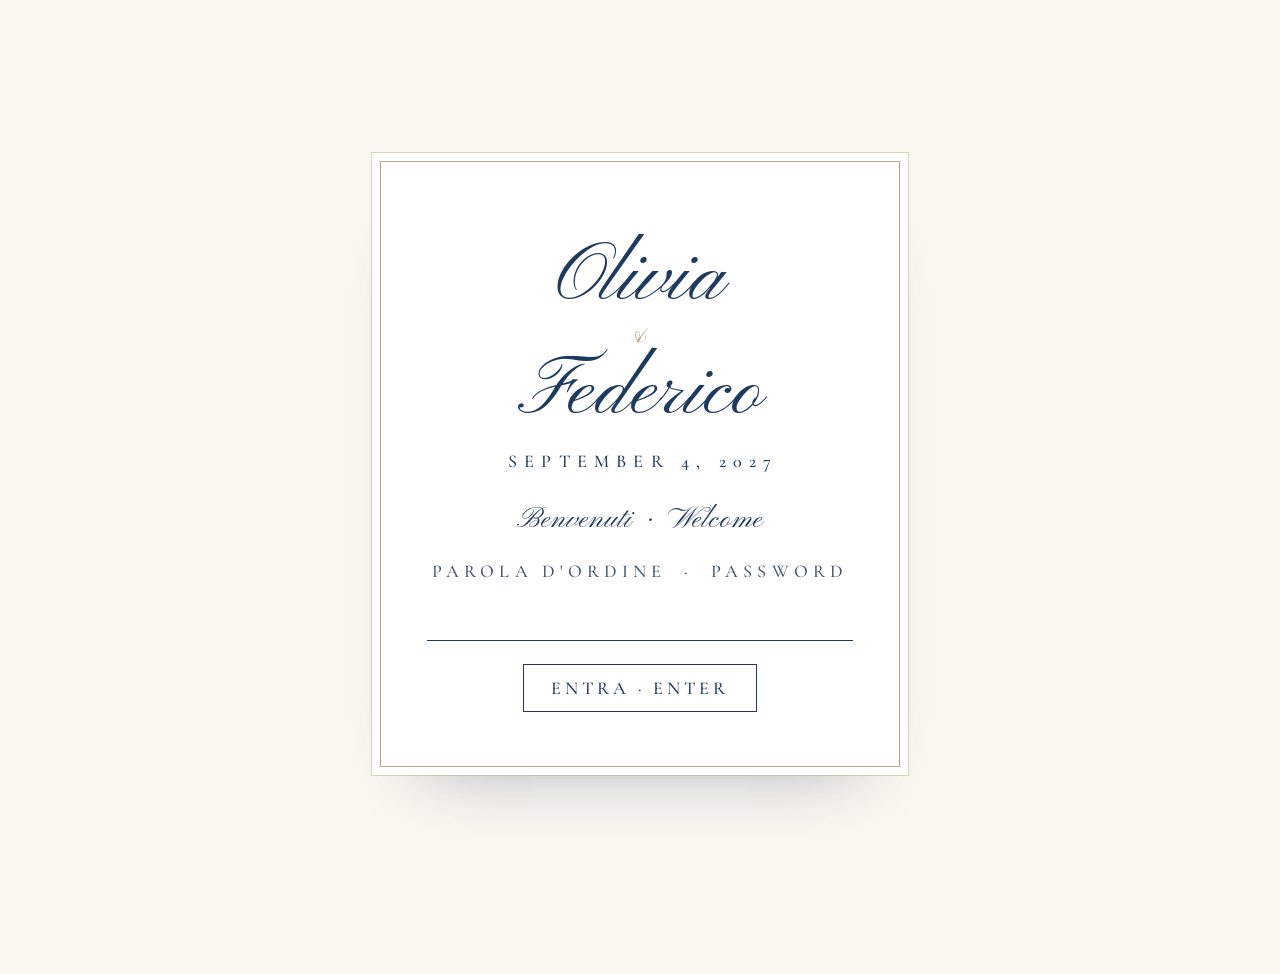
==== commit 3f526a75: "Spell out the date, use Olivia & Federico everywhere, remove Mela question and old honeymoon search " ====
--- a/en-explore.html
+++ b/en-explore.html
@@ -7,7 +7,7 @@
 <meta name="viewport" content="width=device-width, initial-scale=1.0, user-scalable=yes">
 
 
-<title>Getting There · Olivia e Federico</title>
+<title>Getting There · Olivia &amp; Federico</title>
 <style>
 code{white-space: pre-wrap;}
 span.smallcaps{font-variant: small-caps;}
@@ -68,7 +68,7 @@
 
 <header id="title-block-header" class="quarto-title-block default">
 <div class="quarto-title">
-<h1 class="title">Olivia e Federico</h1>
+<h1 class="title">Olivia &amp; Federico</h1>
 </div>
 
 
@@ -135,7 +135,7 @@
 <!-- GENERATED by tools/build_journey.py: edit the texts and places there, then run it again. -->
 <!-- GENERATED by tools/build_journey.py: edit the texts and places there, then run it again. -->
 <nav class="topnav">
-<a class="brand" href="en.html">Olivia e Federico</a>
+<a class="brand" href="en.html">Olivia &amp; Federico</a>
 <input type="checkbox" id="menu-toggle" hidden>
 <label for="menu-toggle" class="burger" aria-label="Menu"><span></span><span></span><span></span></label>
 <div class="links">
@@ -664,7 +664,7 @@
       &nbsp;
     </div>   
     <div class="nav-footer-center">
-<p>Olivia e Federico · 04 · 09 · 2027</p>
+<p>Olivia &amp; Federico · September 4, 2027</p>
 </div>
     <div class="nav-footer-right">
       &nbsp;
--- a/site_libs/quarto-html/tippy.css
+++ b/site_libs/quarto-html/tippy.css
@@ -0,0 +1 @@
+.tippy-box[data-animation=fade][data-state=hidden]{opacity:0}[data-tippy-root]{max-width:calc(100vw - 10px)}.tippy-box{position:relative;background-color:#333;color:#fff;border-radius:4px;font-size:14px;line-height:1.4;white-space:normal;outline:0;transition-property:transform,visibility,opacity}.tippy-box[data-placement^=top]>.tippy-arrow{bottom:0}.tippy-box[data-placement^=top]>.tippy-arrow:before{bottom:-7px;left:0;border-width:8px 8px 0;border-top-color:initial;transform-origin:center top}.tippy-box[data-placement^=bottom]>.tippy-arrow{top:0}.tippy-box[data-placement^=bottom]>.tippy-arrow:before{top:-7px;left:0;border-width:0 8px 8px;border-bottom-color:initial;transform-origin:center bottom}.tippy-box[data-placement^=left]>.tippy-arrow{right:0}.tippy-box[data-placement^=left]>.tippy-arrow:before{border-width:8px 0 8px 8px;border-left-color:initial;right:-7px;transform-origin:center left}.tippy-box[data-placement^=right]>.tippy-arrow{left:0}.tippy-box[data-placement^=right]>.tippy-arrow:before{left:-7px;border-width:8px 8px 8px 0;border-right-color:initial;transform-origin:center right}.tippy-box[data-inertia][data-state=visible]{transition-timing-function:cubic-bezier(.54,1.5,.38,1.11)}.tippy-arrow{width:16px;height:16px;color:#333}.tippy-arrow:before{content:"";position:absolute;border-color:transparent;border-style:solid}.tippy-content{position:relative;padding:5px 9px;z-index:1}
--- a/site_libs/quarto-html/quarto-syntax-highlighting-549806ee2085284f45b00abea8c6df48.css
+++ b/site_libs/quarto-html/quarto-syntax-highlighting-549806ee2085284f45b00abea8c6df48.css
@@ -0,0 +1,205 @@
+/* quarto syntax highlight colors */
+:root {
+  --quarto-hl-ot-color: #003B4F;
+  --quarto-hl-at-color: #657422;
+  --quarto-hl-ss-color: #20794D;
+  --quarto-hl-an-color: #5E5E5E;
+  --quarto-hl-fu-color: #4758AB;
+  --quarto-hl-st-color: #20794D;
+  --quarto-hl-cf-color: #003B4F;
+  --quarto-hl-op-color: #5E5E5E;
+  --quarto-hl-er-color: #AD0000;
+  --quarto-hl-bn-color: #AD0000;
+  --quarto-hl-al-color: #AD0000;
+  --quarto-hl-va-color: #111111;
+  --quarto-hl-bu-color: inherit;
+  --quarto-hl-ex-color: inherit;
+  --quarto-hl-pp-color: #AD0000;
+  --quarto-hl-in-color: #5E5E5E;
+  --quarto-hl-vs-color: #20794D;
+  --quarto-hl-wa-color: #5E5E5E;
+  --quarto-hl-do-color: #5E5E5E;
+  --quarto-hl-im-color: #00769E;
+  --quarto-hl-ch-color: #20794D;
+  --quarto-hl-dt-color: #AD0000;
+  --quarto-hl-fl-color: #AD0000;
+  --quarto-hl-co-color: #5E5E5E;
+  --quarto-hl-cv-color: #5E5E5E;
+  --quarto-hl-cn-color: #8f5902;
+  --quarto-hl-sc-color: #5E5E5E;
+  --quarto-hl-dv-color: #AD0000;
+  --quarto-hl-kw-color: #003B4F;
+}
+
+/* other quarto variables */
+:root {
+  --quarto-font-monospace: SFMono-Regular, Menlo, Monaco, Consolas, "Liberation Mono", "Courier New", monospace;
+}
+
+pre > code.sourceCode > span {
+  color: #003B4F;
+}
+
+code span {
+  color: #003B4F;
+}
+
+code.sourceCode > span {
+  color: #003B4F;
+}
+
+div.sourceCode,
+div.sourceCode pre.sourceCode {
+  color: #003B4F;
+}
+
+code span.ot {
+  color: #003B4F;
+  font-style: inherit;
+}
+
+code span.at {
+  color: #657422;
+  font-style: inherit;
+}
+
+code span.ss {
+  color: #20794D;
+  font-style: inherit;
+}
+
+code span.an {
+  color: #5E5E5E;
+  font-style: inherit;
+}
+
+code span.fu {
+  color: #4758AB;
+  font-style: inherit;
+}
+
+code span.st {
+  color: #20794D;
+  font-style: inherit;
+}
+
+code span.cf {
+  color: #003B4F;
+  font-weight: bold;
+  font-style: inherit;
+}
+
+code span.op {
+  color: #5E5E5E;
+  font-style: inherit;
+}
+
+code span.er {
+  color: #AD0000;
+  font-style: inherit;
+}
+
+code span.bn {
+  color: #AD0000;
+  font-style: inherit;
+}
+
+code span.al {
+  color: #AD0000;
+  font-style: inherit;
+}
+
+code span.va {
+  color: #111111;
+  font-style: inherit;
+}
+
+code span.bu {
+  font-style: inherit;
+}
+
+code span.ex {
+  font-style: inherit;
+}
+
+code span.pp {
+  color: #AD0000;
+  font-style: inherit;
+}
+
+code span.in {
+  color: #5E5E5E;
+  font-style: inherit;
+}
+
+code span.vs {
+  color: #20794D;
+  font-style: inherit;
+}
+
+code span.wa {
+  color: #5E5E5E;
+  font-style: italic;
+}
+
+code span.do {
+  color: #5E5E5E;
+  font-style: italic;
+}
+
+code span.im {
+  color: #00769E;
+  font-style: inherit;
+}
+
+code span.ch {
+  color: #20794D;
+  font-style: inherit;
+}
+
+code span.dt {
+  color: #AD0000;
+  font-style: inherit;
+}
+
+code span.fl {
+  color: #AD0000;
+  font-style: inherit;
+}
+
+code span.co {
+  color: #5E5E5E;
+  font-style: inherit;
+}
+
+code span.cv {
+  color: #5E5E5E;
+  font-style: italic;
+}
+
+code span.cn {
+  color: #8f5902;
+  font-style: inherit;
+}
+
+code span.sc {
+  color: #5E5E5E;
+  font-style: inherit;
+}
+
+code span.dv {
+  color: #AD0000;
+  font-style: inherit;
+}
+
+code span.kw {
+  color: #003B4F;
+  font-weight: bold;
+  font-style: inherit;
+}
+
+.prevent-inlining {
+  content: "</";
+}
+
+/*# sourceMappingURL=ae99138f4fbc2fb4c9f5e5cd69c22459.css.map */
--- a/assets/classic.css
+++ b/assets/classic.css
@@ -0,0 +1,533 @@
+/* =====================================================================
+   Classic invitation theme
+   Ivory paper, navy ink, fine gold hairlines; Cormorant Garamond for
+   Pinyon Script (copperplate) for titles, Cormorant Garamond for capitals, labels and text. Three text sizes only: --t-lg, --t-md, --t-sm.
+   Loaded after styles.scss on every page (_quarto.yml → css), so it
+   overrides the original illustrated look. Change the palette here.
+   ===================================================================== */
+@import url('https://fonts.googleapis.com/css2?family=Cormorant+Garamond:ital,wght@0,300;0,400;0,500;1,300;1,400&family=Pinyon+Script&family=Parisienne&display=swap');
+
+:root {
+  --paper: #FAF7F0;      /* ivory card stock */
+  --paper-2: #F3EEE4;    /* a shade deeper, for alternate sections */
+  --ink: #1E3A5F;        /* navy ink */
+  --ink-soft: #3E5672;
+  --text: #2B3A4A;
+  --gold: #B9A57A;       /* hairlines and ornaments */
+  --gold-soft: rgba(185, 165, 122, .45);
+  --script: "Pinyon Script", "Parisienne", cursive;   /* ✎ the calligraphy (copperplate) */
+  --caps: "Cormorant Garamond", Georgia, serif;      /* ✎ the capitals, labels and text */
+}
+
+body, .quarto-container, main.content { background: var(--paper) !important; color: var(--text); }
+body { font-family: "EB Garamond", Georgia, serif; }
+
+/* ---------- no cartoon bits ---------- */
+.runners, .runners--couple, .story-runner, .paws, .wave-divider,
+.gate-bg, .gate-ill, .gate-video, .explore-banner { display: none !important; }
+.topnav::after, .navbar::after, .nav-footer::before { display: none !important; background: none !important; }
+.wash-sky::before, .wash-sand::before { background: var(--paper-2) !important; }
+.wash-sky::before, .wash-sand::before { border-top: 1px solid var(--gold-soft); border-bottom: 1px solid var(--gold-soft); }
+
+/* ---------- menu ---------- */
+.topnav {
+  background: rgba(250, 247, 240, .97) !important; backdrop-filter: none;
+  border-bottom: 1px solid var(--gold-soft);
+  font-family: var(--caps); letter-spacing: .14em; text-transform: uppercase; font-size: .86rem; font-weight: 500;
+}
+.topnav a { color: var(--ink) !important; }
+.topnav .brand { font-family: var(--script); text-transform: none; letter-spacing: 0; font-size: 1.9rem; font-weight: 400; }
+.topnav .links a.current { border-bottom: 1px solid var(--gold); }
+.topnav .rsvp-link { border: 1px solid var(--ink); border-radius: 0; padding: .15rem .9rem; }
+.topnav .rsvp-link:hover, .topnav .rsvp-link.current { background: var(--ink); color: var(--paper) !important; }
+.topnav .lang-switch { border: 1px solid var(--gold-soft); border-radius: 0; }
+.topnav .burger span { background: var(--ink); }
+
+/* ---------- headings and sections ---------- */
+.sala > h2, .sala h2 {
+  font-family: var(--caps) !important; font-weight: 300; font-style: normal;
+  font-size: clamp(2.3rem, 5vw, 3.3rem); letter-spacing: .02em; color: var(--ink); line-height: 1.15;
+  margin: .2rem 0 1.6rem;
+}
+.sala > h2::after, .sala h2::after, .ornament {
+  content: ""; display: block; width: 140px; height: 12px; margin: .9rem auto 0;
+  background: url("data:image/svg+xml,%3Csvg xmlns='http://www.w3.org/2000/svg' viewBox='0 0 140 12'%3E%3Cpath d='M0 6H58M82 6H140' stroke='%23B9A57A' stroke-width='1'/%3E%3Cpath d='M70 1L75 6L70 11L65 6Z' fill='none' stroke='%23B9A57A' stroke-width='1'/%3E%3Ccircle cx='61' cy='6' r='1' fill='%23B9A57A'/%3E%3Ccircle cx='79' cy='6' r='1' fill='%23B9A57A'/%3E%3C/svg%3E") center / contain no-repeat;
+}
+.sala-label, .esp-kicker {
+  font-family: var(--caps); text-transform: uppercase; letter-spacing: .32em;
+  font-size: .8rem; font-weight: 500; color: var(--gold) !important; filter: none;
+}
+.lead-text { color: var(--ink-soft); font-size: 1.12rem; }
+h3 { font-family: var(--caps); }
+
+/* ---------- buttons ---------- */
+.btn-ink {
+  font-family: var(--caps); text-transform: uppercase; letter-spacing: .2em; font-weight: 500; font-size: .85rem;
+  border: 1px solid var(--ink); border-radius: 0; color: var(--ink); padding: .5rem 1.4rem; background: transparent;
+}
+.btn-ink:hover, .btn-ink.btn-solid, .rsvp-send { background: var(--ink); color: var(--paper); border-color: var(--ink); }
+.btn-ink.btn-solid:hover, .rsvp-send:hover { background: transparent; color: var(--ink); }
+
+/* ---------- home: the invitation ---------- */
+.hero { padding: 4.5rem 1rem 0; }
+.hero .invitation {
+  max-width: 640px; margin: 0 auto; padding: 3.2rem 2rem 2.8rem; background: #fff;
+  border: 1px solid var(--gold); outline: 1px solid var(--gold-soft); outline-offset: 7px;
+  box-shadow: 0 30px 60px -40px rgba(30, 58, 95, .35);
+}
+.hero .hello { font-family: var(--caps); font-style: italic; font-size: 1.35rem; color: var(--ink-soft); }
+.hero .invite-line, .hero .date, .hero .place {
+  font-family: var(--caps); text-transform: uppercase; color: var(--ink); background: none; font-weight: 500;
+}
+.hero .invite-line { letter-spacing: .3em; font-size: .9rem; line-height: 1.9; }
+.hero .names { width: min(460px, 80vw); margin: 1rem auto .2rem; }
+.hero .date { display: block; letter-spacing: .32em; font-size: 1.15rem; margin: .4rem 0 .5rem; padding: 0; }
+.hero .place { letter-spacing: .28em; font-size: .82rem; color: var(--ink-soft); }
+.hero .countdown { margin-top: 2rem; gap: clamp(1.4rem, 5vw, 3rem); }
+.countdown .num { font-family: var(--caps); font-weight: 300; font-size: 2.6rem; color: var(--ink); }
+.countdown .lbl { font-family: var(--caps); letter-spacing: .25em; font-size: .7rem; color: var(--gold); opacity: 1; }
+.hero-rsvp { margin-top: 2rem; }
+.hero-rsvp .by { font-family: var(--caps); color: var(--ink-soft); }
+.hero-photo { margin: 4rem calc(50% - 50vw) 0; height: min(62vh, 640px); overflow: hidden; position: relative; }
+.hero-photo img { width: 100%; height: 100%; object-fit: cover; display: block; }
+.hero-photo figcaption {
+  position: absolute; left: 0; right: 0; bottom: 1.4rem; text-align: center; color: #fff;
+  font-family: var(--caps); text-transform: uppercase; letter-spacing: .32em; font-size: .8rem;
+  text-shadow: 0 1px 8px rgba(0,0,0,.35);
+}
+
+/* ---------- the day ---------- */
+.event + .event { border-left-color: var(--gold-soft) !important; }
+.events.three .event + .event { border-top-color: var(--gold-soft) !important; }
+.event h3, .info-card h3 { font-family: var(--caps) !important; font-weight: 500; color: var(--ink); }
+.event .time { font-family: var(--caps); color: var(--gold); letter-spacing: .2em; font-weight: 500; }
+.event img.icon { opacity: .85; }
+.eve-note { color: var(--ink-soft); }
+
+/* ---------- cards: straight photo mounts ---------- */
+a.hall .canvas, .frame .canvas, .story-canvas {
+  transform: none !important; border: 0; outline: 1px solid var(--gold-soft); outline-offset: 6px;
+  background: #fff; padding: 10px; box-shadow: 0 22px 40px -30px rgba(30, 58, 95, .5);
+}
+a.hall .canvas { aspect-ratio: 4 / 5; }
+a.hall:hover .canvas { transform: translateY(-3px) !important; }
+a.hall .placard { background: none; border: 0; }
+a.hall .placard .t { font-family: var(--caps); font-size: 1.7rem; font-weight: 400; color: var(--ink); }
+a.hall .placard .s { color: var(--ink-soft); }
+.placard { border-color: var(--gold-soft); }
+.placard .m { font-family: var(--caps); color: var(--gold); text-transform: uppercase; letter-spacing: .25em; }
+
+/* ---------- info cards, schedule, todo notes ---------- */
+.info-card { border: 1px solid var(--gold-soft); border-radius: 0; background: #fff; }
+.info-card h3 { letter-spacing: .22em; font-size: 1.1rem; text-transform: uppercase; }
+.info-card .hotels a { font-family: var(--caps); color: var(--ink); }
+.info-card .hotels li { border-bottom-color: var(--gold-soft); }
+.programma h3 { font-family: var(--caps); font-style: italic; font-weight: 400; color: var(--ink); font-size: 1.8rem; }
+.programma ul, .programma li { border-color: var(--gold-soft); }
+.programma .pt { font-family: var(--caps); color: var(--gold); font-weight: 500; }
+.programma .pw strong { font-family: var(--caps); text-transform: uppercase; letter-spacing: .16em; font-size: .95rem; }
+.todo { border: 1px dashed var(--gold); border-radius: 0; color: var(--ink-soft); }
+
+/* ---------- contacts / footer ---------- */
+.contacts .who { font-family: var(--caps); font-style: italic; font-size: 2rem; color: var(--ink); }
+.signoff { font-family: var(--script); color: var(--ink); font-size: 3.2rem; }
+.nav-footer { border-top: 1px solid var(--gold-soft) !important; background: var(--paper);
+  font-family: var(--caps); text-transform: uppercase; letter-spacing: .3em; color: var(--ink); font-size: .8rem; }
+
+/* ---------- entry page: an invitation card on ivory ---------- */
+.gate { background: var(--paper); padding-bottom: 2rem !important; }
+.gate-card {
+  background: #fff !important; border: 1px solid var(--gold) !important; border-radius: 0 !important;
+  box-shadow: 0 0 0 8px #fff, 0 0 0 9px var(--gold-soft), 0 40px 70px -45px rgba(30, 58, 95, .45) !important;
+  padding: 3rem 2.4rem 2.6rem !important;
+}
+.gate-date { background: none !important; font-family: var(--caps); color: var(--ink); letter-spacing: .4em; font-weight: 500; }
+.gate-lead, .gate-hello { font-family: var(--caps) !important; font-style: italic; color: var(--ink) !important; font-size: 1.7rem !important; }
+.gate-label { font-family: var(--caps); text-transform: uppercase; letter-spacing: .28em; font-size: .8rem; color: var(--ink-soft); }
+.gate-input { border: 0 !important; border-bottom: 1px solid var(--gold) !important; border-radius: 0 !important; background: transparent !important; box-shadow: none !important; }
+.gate-input:focus { border-bottom-color: var(--ink) !important; }
+textarea.gate-input { border: 1px solid var(--gold-soft) !important; }
+.lang-choice button { border: 1px solid var(--gold-soft); border-radius: 0; font-family: var(--caps); text-transform: uppercase; letter-spacing: .2em; color: var(--ink); background: #fff; }
+.lang-choice button:hover { border-color: var(--ink); }
+
+/* ---------- RSVP ---------- */
+.rsvp-card { border: 1px solid var(--gold) !important; outline-color: var(--gold-soft) !important; border-radius: 0 !important; }
+.rsvp-label, .rsvp-summary { font-family: var(--caps); text-transform: uppercase; letter-spacing: .2em; font-size: .85rem; font-weight: 500; color: var(--ink); }
+.rsvp-input { border-radius: 0 !important; border-color: var(--gold-soft) !important; background: var(--paper) !important; }
+.rsvp-choice span { border-radius: 0 !important; border-color: var(--gold-soft) !important; font-family: var(--caps) !important; font-style: italic; font-size: 1.35rem !important; color: var(--ink) !important; }
+.rsvp-choice input:checked + span { background: var(--ink) !important; color: var(--paper) !important; }
+.rsvp-done-title { font-family: var(--caps) !important; font-style: italic; color: var(--ink) !important; }
+.rsvp-summary { background: none !important; }
+
+/* ---------- our story ---------- */
+.story { --st-ink: var(--ink); --st-navy: var(--ink-soft); --st-sky: var(--gold-soft); --st-mist: var(--paper-2); }
+.story-date { font-family: var(--caps) !important; font-style: italic; font-weight: 400; }
+.story-meta { font-family: var(--caps); border-color: var(--gold-soft); color: var(--gold); text-transform: uppercase; letter-spacing: .2em; }
+.story-item { border-left: 1px solid var(--gold-soft) !important; }
+
+/* ---------- fit: menu on laptops, invitation on phones ---------- */
+.topnav .links { gap: 1.1rem; }
+@media (min-width: 1051px) and (max-width: 1320px) {
+  .topnav { font-size: .76rem; letter-spacing: .1em; }
+  .topnav .links { gap: .85rem; }
+  .topnav .brand { font-size: 1.6rem; }
+}
+@media (max-width: 1050px) { .topnav .links { background: var(--paper); } }
+@media (max-width: 560px) {
+  .hero { padding-top: 2.5rem; }
+  .hero .invitation { padding: 2.4rem 1.1rem 2.2rem; outline-offset: 5px; }
+  .hero .invite-line { letter-spacing: .18em; font-size: .8rem; }
+  .hero .date { letter-spacing: .14em; font-size: 1rem; }
+  .hero .place { letter-spacing: .14em; font-size: .74rem; }
+  .btn-ink { letter-spacing: .14em; }
+  .hero-photo { height: 46vh; margin-top: 2.5rem; }
+}
+
+/* ---------- our story: straight, light photo mounts (story.css loads later, hence !important) ---------- */
+.story-canvas { border: 0 !important; outline: 1px solid var(--gold-soft) !important; outline-offset: 6px !important; padding: 10px !important;
+  box-shadow: 0 22px 40px -30px rgba(30, 58, 95, .5) !important; transform: none !important; }
+.story-date { color: var(--ink) !important; }
+.story-meta { background: #fff !important; }
+.hero-rsvp .btn-ink { font-size: .9rem; padding: .6rem 2rem; }
+@media (max-width: 560px) { .hero .date { letter-spacing: .1em; font-size: .92rem; } }
+.hero-photo img { object-position: 50% 30%; }
+.hero-photo { height: auto !important; }
+.hero-photo img { height: min(62vh, 640px); }
+.hero-photo figcaption { position: static; color: var(--gold); text-shadow: none; padding: .9rem 1rem 0; font-size: .74rem; }
+@media (max-width: 560px) { .hero-photo img { height: 42vh; } }
+.contacts a { color: var(--ink); text-decoration: none; border-bottom: 1px solid var(--gold-soft); }
+.contacts a:hover { border-bottom-color: var(--ink); }
+
+/* =====================================================================
+   Formal calligraphy, like a printed ceremony card:
+   spaced serif capitals · large flourished script · spaced capitals
+   ===================================================================== */
+.names-script { font-family: var(--script); color: var(--ink); font-weight: 400; line-height: .95; margin: 1.2rem 0 .4rem; }
+.names-script span { display: block; font-size: clamp(3.6rem, 9vw, 5.6rem); }
+.names-script .amp { font-size: clamp(2rem, 4.5vw, 2.8rem); line-height: 1; margin: .1rem 0 .25rem; color: var(--gold); }
+.gate-script span { font-size: clamp(3rem, 8vw, 4.4rem); }
+.gate-script .amp { font-size: 2rem; }
+.sala > h2, .sala h2 {
+  font-family: var(--script) !important; font-weight: 400; letter-spacing: 0;
+  font-size: clamp(3.2rem, 7vw, 4.8rem); line-height: 1.1;
+}
+.journey-head h2 { font-size: clamp(3rem, 6.5vw, 4.4rem); }
+.topnav .brand { font-size: 2.1rem; }
+.rsvp-done-title { font-family: var(--script) !important; font-style: normal !important; font-size: 3.4rem !important; }
+.hero .hello { font-family: var(--caps); font-style: normal; text-transform: uppercase; letter-spacing: .3em; font-size: .85rem; color: var(--gold); }
+.hero .invite-line, .hero .date { color: #1A1F2B; }
+
+/* =====================================================================
+   Home: full-screen photo, names in spaced capitals with a script "and"
+   ===================================================================== */
+.home main.content, .home #quarto-content { max-width: none !important; }
+.hero.hero-cover {
+  position: relative; min-height: 100vh; min-height: 100svh; padding: 0 !important;
+  margin: 0 calc(50% - 50vw); display: flex; align-items: center; justify-content: center; overflow: hidden; color: #fff;
+}
+.hero-cover .hero-bg { position: absolute; inset: 0; width: 100%; height: 100%; object-fit: cover; object-position: 50% 35%; z-index: 0; }
+.hero-cover::after { content: ""; position: absolute; inset: 0; z-index: 1;
+  background: linear-gradient(180deg, rgba(18,28,44,.55) 0%, rgba(18,28,44,.38) 40%, rgba(18,28,44,.5) 75%, rgba(18,28,44,.68) 100%); }
+.hero-inner { position: relative; z-index: 2; text-align: center; padding: 7rem 1.2rem 4rem; max-width: 1100px; }
+.hero-cover .hello { color: #E9DFC8; font-family: var(--caps); text-transform: uppercase; letter-spacing: .32em; font-size: .85rem; font-style: normal; min-height: 1.2em; margin-bottom: 1.2rem; }
+.hero-cover .couple {
+  font-family: var(--caps); font-weight: 300; color: #fff; margin: 0; line-height: 1.05;
+  font-size: clamp(2.6rem, 8.2vw, 6.6rem); letter-spacing: .08em; text-shadow: 0 2px 30px rgba(0,0,0,.25);
+}
+.hero-cover .couple em { font-family: var(--script); font-style: normal; font-weight: 400; letter-spacing: 0; font-size: .62em; margin: 0 .12em; color: #F1E7D0; position: relative; top: .05em; }
+.hero-cover .getting { font-family: var(--caps); text-transform: uppercase; letter-spacing: .38em; font-size: clamp(.8rem, 1.6vw, 1.05rem); margin-top: 2.2rem; font-weight: 500; }
+.hero-cover .where { font-family: var(--script); font-size: clamp(2rem, 4.2vw, 3rem); margin-top: 1.6rem; color: #F1E7D0; }
+.hero-cover .date { font-family: var(--caps); text-transform: uppercase; letter-spacing: .5em; font-size: clamp(.95rem, 2vw, 1.25rem); margin-top: .8rem; color: #fff !important; background: none; padding: 0; font-weight: 500; }
+.hero-cover .countdown { margin-top: 2.6rem; }
+.hero-cover .countdown .num { color: #fff; font-size: 2.2rem; }
+.hero-cover .countdown .lbl { color: #E9DFC8; }
+.hero-cover .hero-rsvp { margin-top: 2rem; }
+.hero-cover .hero-btn { border-color: #fff; color: #fff; background: transparent; padding: .6rem 2.2rem; }
+.hero-cover .hero-btn:hover { background: #fff; color: var(--ink); }
+.hero-cover .hero-rsvp .by { color: #E9DFC8; font-family: var(--caps); font-style: italic; }
+.scroll-cue { position: absolute; z-index: 2; bottom: 1.4rem; left: 50%; transform: translateX(-50%); color: #fff; text-decoration: none; font-size: 1.3rem; opacity: .8; animation: cue 2.4s ease-in-out infinite; }
+@keyframes cue { 0%, 100% { transform: translate(-50%, 0); } 50% { transform: translate(-50%, 6px); } }
+@media (max-width: 560px) {
+  .hero-cover .couple span { display: block; }
+  .hero-cover .couple em { display: block; font-size: .7em; margin: .15em 0; }
+  .hero-cover .date { letter-spacing: .28em; }
+  .hero-inner { padding-top: 6rem; }
+}
+
+/* the menu floats over the photo on the home page */
+.home .topnav { position: fixed; top: 0; left: 0; right: 0; margin: 0 !important; z-index: 60;
+  background: transparent !important; border-bottom-color: transparent; transition: background .4s ease, border-color .4s ease; }
+.home .topnav a, .home .topnav .brand { color: #fff !important; }
+.home .topnav .rsvp-link, .home .topnav .lang-switch { border-color: rgba(255,255,255,.7); }
+.home .topnav .links a.current { border-bottom-color: #F1E7D0; }
+.home .topnav .burger span { background: #fff; }
+.home .topnav.scrolled { background: rgba(250, 247, 240, .97) !important; border-bottom-color: var(--gold-soft); }
+.home .topnav.scrolled a, .home .topnav.scrolled .brand { color: var(--ink) !important; }
+.home .topnav.scrolled .rsvp-link { border-color: var(--ink); }
+.home .topnav.scrolled .lang-switch { border-color: var(--gold-soft); }
+.home .topnav.scrolled .burger span { background: var(--ink); }
+@media (max-width: 1050px) {
+  .home .topnav .links a { color: var(--ink) !important; }
+  .home .topnav #menu-toggle:checked ~ .links { background: var(--paper); padding: 1rem; margin-top: .4rem; }
+}
+.home main.content { margin-top: 0 !important; padding-top: 0 !important; }
+.hero-inner { max-width: 1240px; }
+.hero-cover .couple { font-size: clamp(2.4rem, 6.2vw, 5.6rem); }
+@media (min-width: 561px) { .hero-cover .couple { white-space: nowrap; } }
+.hero-cover::after { background: radial-gradient(ellipse 70% 60% at 50% 50%, rgba(18,28,44,.5), rgba(18,28,44,.3) 70%),
+  linear-gradient(180deg, rgba(18,28,44,.45), rgba(18,28,44,.15) 35%, rgba(18,28,44,.25) 70%, rgba(18,28,44,.6)); }
+
+
+/* =====================================================================
+   Option E · Parisienne + Playfair Display, and only THREE text sizes:
+   large (names, section titles) · medium (script lines, card titles,
+   countdown) · small (everything else, text and labels alike)
+   ===================================================================== */
+:root { --t-lg: clamp(2.7rem, 6.4vw, 5rem); --t-md: clamp(1.35rem, 2.3vw, 1.7rem); --t-sm: .95rem; }
+body, p, li, a, span, div, button, input, select, textarea, label, legend, figcaption, small, strong, em { font-size: var(--t-sm); }
+h1, h2, h3, h4 { font-size: var(--t-sm); }
+
+/* large */
+.hero-cover .couple, .sala > h2, .sala h2, .names-script span, .rsvp-done-title, .signoff { font-size: var(--t-lg) !important; }
+.hero-cover .couple span { font-size: inherit !important; }
+.hero-cover .couple { font-family: var(--caps); font-weight: 400; letter-spacing: .1em; }
+.sala > h2, .sala h2 { line-height: 1.15; }
+
+/* medium */
+.hero-cover .couple em, .names-script .amp, .hero-cover .where, .countdown .num, .topnav .brand,
+.event h3, .programma h3, a.hall .placard .t, .contacts .who, .story-date, .sight h3, .gate-lead, .gate-hello,
+.rsvp-choice span, .gate-reply { font-size: var(--t-md) !important; }
+.hero-cover .couple em { margin: 0 .35em; top: 0; }
+.hero-cover .where, .programma h3, .contacts .who, .story-date, .gate-lead, .gate-hello, .rsvp-choice span { font-family: var(--script) !important; font-style: normal !important; }
+.hero-cover .where { font-size: calc(var(--t-md) * 1.35) !important; }
+.event h3 { letter-spacing: .25em; }
+
+/* small: labels, buttons, menu, notes, dates, numbers' labels, footer */
+.topnav, .topnav a, .btn-ink, .sala-label, .lead-text, .hero-cover .hello, .hero-cover .getting, .hero-cover .date,
+.countdown .lbl, .hero-rsvp .by, .event .time, .event .addr, .event .note, .eve-note, .info-card h3, .info-card p,
+.programma .pt, .programma .pw, .programma .pw strong, .todo, .placard .s, a.hall .placard .s, .nav-footer, .nav-footer p,
+.gate-date, .gate-label, .rsvp-label, .rsvp-hint, .story-desc, .story-meta, .j-tt, .j-tx, .j-legend, .j-note, .sight p,
+.j-extra li a, .j-extra span, .j-more, .j-extra-h, .hero-photo figcaption, .rsvp-summary, .rsvp-input, .lang-choice button span,
+.hotels a, .hotels span, .info-card .hotels a, .info-card .hotels span { font-size: var(--t-sm) !important; }
+.hero-cover .getting, .hero-cover .date, .sala-label, .btn-ink, .topnav { letter-spacing: .22em; }
+.countdown .num { font-family: var(--caps); font-weight: 400; }
+/* everything is "small" unless named large or medium above (maps keep their own drawing sizes) */
+body *:not(svg):not(svg *) { font-size: var(--t-sm) !important; }
+.hero-cover .couple, .hero-cover .couple span, .sala > h2, .sala h2, .names-script span, .rsvp-done-title, .signoff { font-size: var(--t-lg) !important; }
+.hero-cover .couple em, .names-script .amp, .hero-cover .where, .countdown .num, .topnav .brand,
+.event h3, .programma h3, a.hall .placard .t, .contacts .who, .story-date, .sight h3, .gate-lead, .gate-hello,
+.rsvp-choice span, .gate-reply { font-size: var(--t-md) !important; }
+.hero-cover .where { font-size: var(--t-md) !important; }
+
+/* =====================================================================
+   Menu and footer: kept as before (light Cormorant capitals, their own
+   small sizes), outside the three-size rule for the page content.
+   ===================================================================== */
+.topnav, .topnav a, .topnav .links a, .topnav .lang-switch, .topnav .rsvp-link {
+  font-family: "Cormorant Garamond", Georgia, serif !important; font-size: .86rem !important; font-weight: 500;
+  letter-spacing: .14em !important; text-transform: uppercase;
+}
+.topnav .brand { font-family: var(--script) !important; font-size: 2.1rem !important; letter-spacing: 0 !important; text-transform: none; font-weight: 400; }
+.topnav .links { gap: 1.1rem; }
+.topnav .rsvp-link { padding: .15rem .9rem; }
+@media (min-width: 1051px) and (max-width: 1320px) {
+  .topnav, .topnav a, .topnav .links a, .topnav .lang-switch, .topnav .rsvp-link { font-size: .76rem !important; letter-spacing: .1em !important; }
+  .topnav .links { gap: .85rem; }
+  .topnav .brand { font-size: 1.7rem !important; }
+}
+.nav-footer, .nav-footer *, .nav-footer p {
+  font-family: "Cormorant Garamond", Georgia, serif !important; font-size: .8rem !important; font-weight: 500;
+  letter-spacing: .3em !important; text-transform: uppercase; color: var(--ink);
+}
+
+
+/* =====================================================================
+   Fonts like their printed events card: Pinyon Script (copperplate) for
+   titles, Cormorant Garamond, lightly spaced, for all the text.
+   ===================================================================== */
+body, body p, body li, .lead-text, .event .addr, .info-card p, .rsvp-input, .story-desc, .sight p, .j-tx {
+  font-family: "Cormorant Garamond", Georgia, serif !important; font-weight: 500; letter-spacing: .03em;
+}
+.hero-cover .couple { font-weight: 400; letter-spacing: .12em; }
+
+/* Our wedding: one centred scroll of events, divided by a hand-drawn wave */
+.events-scroll { max-width: 760px; }
+.events-scroll .ev { text-align: center; padding: 1.2rem 0 .4rem; }
+.events-scroll .ev-title { font-family: var(--script) !important; font-weight: 400; color: var(--ink); line-height: 1.15;
+  font-size: var(--t-lg) !important; letter-spacing: 0; text-transform: none; margin: 0 0 1.1rem; }
+.events-scroll .ev-when, .events-scroll .ev-place, .events-scroll .ev-addr, .events-scroll .ev-note, .events-scroll .ev-links {
+  font-family: "Cormorant Garamond", Georgia, serif !important; letter-spacing: .12em; color: #1A1F2B; line-height: 1.7; }
+.events-scroll .ev-when { font-weight: 600; }
+.events-scroll .ev-place { margin-top: 1.1rem; font-weight: 600; }
+.events-scroll .ev-addr { margin-top: .3rem; }
+.events-scroll .ev-note { margin-top: .9rem; font-style: italic; letter-spacing: .04em; color: var(--ink-soft); }
+.events-scroll .ev-links { margin-top: 1.4rem; }
+.events-scroll .ev-link { color: #1A1F2B; text-decoration: none; border-bottom: 1px solid var(--gold); padding-bottom: 2px; }
+.events-scroll .ev-link:hover { color: var(--ink); border-bottom-color: var(--ink); }
+.events-scroll .ev-sep { color: var(--gold); margin: 0 .5rem; }
+.ev-wave { width: 170px; height: 22px; margin: 2.6rem auto 2.2rem;
+  background: url("data:image/svg+xml,%3Csvg xmlns='http://www.w3.org/2000/svg' viewBox='0 0 170 22'%3E%3Cpath d='M3 15 C 22 3, 40 3, 58 12 S 92 22, 112 11 S 150 2, 167 9' fill='none' stroke='%231A1F2B' stroke-width='2.2' stroke-linecap='round'/%3E%3C/svg%3E") center / contain no-repeat; }
+.events-scroll .todo { margin-top: 0; }
+
+/* RSVP answer boxes: always the same size side by side, text centred, whether or not it wraps */
+.rsvp-attend { align-items: stretch; }
+.rsvp-choice { display: flex; }
+.rsvp-choice span { flex: 1; display: flex !important; align-items: center; justify-content: center; text-align: center;
+  min-height: 3.4em; padding: .5rem .8rem !important; line-height: 1.15 !important; }
+.rsvp-attend { margin-bottom: 1rem !important; }
+
+/* RSVP: arrival / departure side by side */
+.rsvp-q { margin-top: 1.2rem; }
+.rsvp-row { display: grid; grid-template-columns: 1fr 1fr; gap: .8rem; }
+.rsvp-sub { display: block; font-family: "Cormorant Garamond", Georgia, serif; font-style: italic; color: var(--ink-soft); margin: .2rem 0 .2rem; }
+.rsvp-sub .rsvp-input { margin-top: .25rem; font-style: normal; }
+.rsvp-row .rsvp-input { min-width: 0; width: 100%; }
+@media (max-width: 560px) { .rsvp-row { grid-template-columns: 1fr; gap: 0; } }
+
+/* small plane mark (sign-off, RSVP thank-you) */
+.plane-mark { text-align: center; margin: .7rem 0 .2rem; }
+.plane-mark img { height: 20px; width: auto; opacity: .75; }
+
+
+/* RSVP: a wider form (and thank-you card) on computers; phones unchanged */
+.rsvp-card { max-width: 760px !important; width: 100%; }
+@media (min-width: 700px) { .rsvp-card { padding: 2.2rem 3rem 2.4rem !important; } }
+
+/* Exploring Arona: three featured cards, then a short line of other places */
+.explore-arona .sights { grid-template-columns: repeat(3, 1fr) !important; }
+@media (max-width: 900px) { .explore-arona .sights { grid-template-columns: 1fr !important; max-width: 520px; margin-left: auto; margin-right: auto; } }
+.sights-more { margin: 1.8rem auto 0; max-width: 760px; text-align: center; line-height: 1.9; color: var(--ink); }
+.sights-more span { font-style: italic; margin-right: .3em; }
+.sights-more a { color: var(--ink); text-decoration: none; border-bottom: 1px solid var(--gold-soft); white-space: nowrap; }
+.sights-more a:hover { border-bottom-color: var(--ink); }
+.sight-body > div { flex-wrap: nowrap !important; } .sight-body > div .btn-ink { white-space: nowrap; }
+
+/* Exploring Arona: four cards (promenade, islands, Stresa, the Rocca) */
+.explore-arona .sights { grid-template-columns: repeat(4, 1fr) !important; }
+@media (max-width: 1100px) { .explore-arona .sights { grid-template-columns: 1fr 1fr !important; max-width: 820px; margin-left: auto; margin-right: auto; } }
+@media (max-width: 620px) { .explore-arona .sights { grid-template-columns: 1fr !important; max-width: 520px; } }
+.sight-tag { font-family: var(--script) !important; font-size: var(--t-md) !important; color: var(--ink); margin: 0 0 .1rem !important; flex: 0 0 auto !important; line-height: 1.2 !important; }
+.sight-venue { border-color: var(--gold) !important; }
+
+/* four cards → a 2 × 2 grid (one column on phones) */
+.explore-arona .sights { grid-template-columns: repeat(2, minmax(0, 1fr)) !important; max-width: 900px; margin-left: auto !important; margin-right: auto !important; }
+@media (max-width: 620px) { .explore-arona .sights { grid-template-columns: minmax(0, 1fr) !important; max-width: 520px; } }
+
+/* Getting there: photo of Arona across the top of the page */
+.page-photo { margin: 0 calc(50% - 50vw) 0; padding: 0; overflow: hidden; }
+.page-photo img { display: block; width: 100%; height: min(46vh, 460px); object-fit: cover; object-position: 50% 55%; }
+@media (max-width: 560px) { .page-photo img { height: 30vh; object-position: 30% 55%; } }
+.page-photo + .page-head { padding-top: 2.4rem !important; }
+
+/* the Arona panorama now opens the Exploring Arona section */
+.explore-photo { margin: 0 auto 2.2rem; max-width: 1100px; padding: 0; }
+.explore-photo img { display: block; width: 100%; height: min(42vh, 420px); object-fit: cover; object-position: 50% 55%; border: 1px solid var(--gold-soft); }
+@media (max-width: 560px) { .explore-photo img { height: 30vh; object-position: 30% 55%; } }
+
+/* odd number of cards: centre the last one */
+@media (min-width: 621px) { .explore-arona .sights > .sight:last-child:nth-child(odd) { grid-column: 1 / -1; width: calc(50% - .7rem); justify-self: center; } }
+
+/* Our wedding: links inside the schedule */
+.programma .p-links { display: inline-block; margin-top: .25rem; }
+.programma .p-link { color: var(--ink); text-decoration: none; border-bottom: 1px solid var(--gold-soft); font-style: italic; }
+.programma .p-link:hover { border-bottom-color: var(--ink); }
+.programma .p-sep { color: var(--gold); margin: 0 .3em; }
+
+/* Exploring Arona (Nov 14): on the darker sand band like Our Wedding; five small cards in one row, one line each */
+.explore-arona.wash-sand { padding-top: 3.2rem; padding-bottom: 3.2rem; }
+.explore-arona .sights { display: grid !important; grid-template-columns: repeat(5, minmax(0, 1fr)) !important; gap: 1rem !important; max-width: 1180px !important; }
+.explore-arona .sights > .sight:last-child:nth-child(odd) { grid-column: auto !important; width: auto !important; justify-self: stretch !important; }
+.explore-arona .sight { background: #fff; padding: 0 !important; }
+.explore-arona .sight-photo img { aspect-ratio: 4 / 3; height: auto; }
+.explore-arona .sight-body { padding: .8rem .9rem 1rem !important; }
+.explore-arona .sight h3 { font-size: var(--t-md) !important; line-height: 1.2; margin: 0 0 .3rem !important; }
+.explore-arona .sight p { margin: 0 0 .5rem !important; line-height: 1.4 !important; }
+.explore-arona .sight-tag { margin: 0 0 .1rem !important; }
+.explore-arona .sight-links { margin: auto 0 0 !important; }
+.explore-arona .sight-links a { color: var(--ink); font-style: italic; text-decoration: none; border-bottom: 1px solid var(--gold-soft); }
+.explore-arona .sight-links a:hover { border-bottom-color: var(--ink); }
+.explore-arona .sight-links span { color: var(--gold); margin: 0 .25em; }
+@media (max-width: 1000px) {
+  .explore-arona .sights { display: flex !important; overflow-x: auto; scroll-snap-type: x mandatory; padding-bottom: .6rem; max-width: none !important; }
+  .explore-arona .sight { flex: 0 0 min(15rem, 72vw); scroll-snap-align: start; }
+}
+.explore-arona .sight-links { white-space: nowrap; }
+@media (max-width: 1000px) { .explore-arona .sight { flex-basis: min(14rem, 62vw) !important; } }
+/* Our Wedding: the dress-code box runs full width under the two cards */
+@media (min-width: 900px) { .page-wedding .info-grid { grid-template-columns: repeat(3, minmax(0, 1fr)); } }
+@media (min-width: 721px) and (max-width: 899px) { .info-grid > .info-card:last-child:nth-child(odd) { grid-column: 1 / -1; } }
+.explore-arona .sight-body p { flex: 0 0 auto !important; } .explore-arona .sight-body p:not(.sight-links):not(.sight-tag) { flex: 1 1 auto !important; }
+/* Our Wedding: let the three info boxes use the width of the page */
+.page-wedding #come-arrivare { max-width: 1320px !important; }
+.page-wedding #come-arrivare .info-grid { gap: 1.8rem; }
+.page-wedding #come-arrivare .info-grid { max-width: none !important; width: 100%; }
+.page-wedding #come-arrivare { width: min(100vw, 1320px); margin-left: calc(50% - min(50vw, 660px)) !important; margin-right: 0 !important; box-sizing: border-box; padding-left: 2rem; padding-right: 2rem; }
+/* Getting There: use the width of the page (like Our Wedding); bigger map */
+.page-explore .journey, .page-explore .explore-arona { width: min(100vw, 1440px); max-width: none !important; margin-left: calc(50% - min(50vw, 720px)) !important; margin-right: 0 !important; box-sizing: border-box; padding-left: 2rem; padding-right: 2rem; }
+@media (min-width: 901px) { .page-explore .journey { grid-template-columns: minmax(0, 2.1fr) minmax(300px, 1fr); gap: 2.6rem; } }
+@media (max-width: 900px) { .page-explore .journey, .page-explore .explore-arona { padding-left: 1.25rem; padding-right: 1.25rem; } }
+@media (min-width: 901px) { .page-explore .journey { grid-template-columns: minmax(0, 2.3fr) minmax(300px, 1fr); } }
+/* Exploring Arona: promenade text and photo under the title, then four cards */
+.explore-arona .explore-lead { max-width: 760px; margin: 0 auto 1.8rem; }
+.explore-arona .explore-photo { margin: 0 auto 2rem !important; }
+.explore-arona .explore-photo img { height: min(46vh, 460px); object-position: 50% 50%; }
+.explore-arona .explore-photo figcaption { text-align: center; margin-top: .6rem; }
+.explore-arona .explore-photo figcaption a { color: var(--ink); font-style: italic; text-decoration: none; border-bottom: 1px solid var(--gold-soft); }
+@media (min-width: 1001px) { .explore-arona .sights { grid-template-columns: repeat(4, minmax(0, 1fr)) !important; } }
+.explore-arona .explore-photo { max-width: 1180px !important; }
+/* Our Story: engraved map of the places we lived (tools/build_story_map.py) */
+.story-map { width: min(100vw - 2.5rem, 1180px); margin: 0 0 3rem calc(50% - min(50vw - 1.25rem, 590px)); padding: 10px; background: #FBF8F1;
+  border: 1px solid var(--gold); outline: 1px solid var(--gold-soft); outline-offset: 5px; box-sizing: border-box; box-shadow: 0 30px 60px -45px rgba(30,58,95,.45); }
+.story-map svg { display: block; width: 100%; height: auto; }
+.story-map text { font-family: var(--caps); fill: var(--ink); }
+.sm-land { fill: #F8F4EA; stroke: var(--ink); stroke-width: .7; stroke-linejoin: round; }
+.sm-lake { fill: #E9EEEE; stroke: var(--ink); stroke-width: .5; }
+.sm-grat { stroke: var(--gold); stroke-width: .35; opacity: .75; fill: none; }
+.sm-cont { font-size: 11px !important; letter-spacing: .55em; fill: #8B8572 !important; }
+.sm-sea { font-size: 16px !important; font-style: italic; letter-spacing: .5em; fill: #5F7890 !important; }
+.sm-route { fill: none; stroke-width: 1.6; stroke-linecap: round; stroke-dasharray: 6 4; }
+.sm-olivia { stroke: var(--ink); }
+.sm-federico { stroke: #A08A5A; }
+.sm-town { fill: #FBF8F1; stroke: var(--ink); stroke-width: 1; }
+.sm-name { font-size: 11px !important; letter-spacing: .2em; text-transform: uppercase; font-weight: 500; }
+.sm-boston { font-weight: 600; }
+.sm-us { font-size: 11px !important; font-style: italic; fill: #8A7A55 !important; }
+.sm-who { font-family: var(--script) !important; font-size: 22px !important; }
+.sm-who-f { fill: #8A7348 !important; }
+.story-map figcaption { text-align: center; padding: .7rem 0 .2rem; color: var(--ink); font-style: italic; }
+.sm-key { display: inline-block; width: 1.8rem; height: 0; border-top: 2px dashed var(--ink); vertical-align: middle; margin-right: .45rem; }
+.sm-key-f { border-top-color: #A08A5A; }
+.sm-gap { display: inline-block; width: 1.6rem; }
+@media (max-width: 600px) { .sm-gap { display: block; height: .3rem; } }
+@media (max-width: 700px) { .story-map { overflow-x: auto; } .story-map svg { min-width: 760px; } .story-map figcaption { position: sticky; left: 0; width: calc(100vw - 4.5rem); } }
+.sm-dot { fill: var(--gold); stroke: var(--ink); stroke-width: 1; opacity: 0; }
+.sm-end { transition: opacity .8s ease; }
+.sm-replay { background: none; border: 0; font: inherit; font-style: italic; color: #5A6F86; cursor: pointer; padding: 0; }
+.sm-name { font-size: 13px !important; paint-order: stroke; stroke: #F8F4EA; stroke-width: 3.5px; stroke-linejoin: round; } .sm-us { paint-order: stroke; stroke: #F8F4EA; stroke-width: 3px; }
+.sm-dot { fill: var(--ink) !important; stroke: #FBF8F1 !important; stroke-width: 3 !important; paint-order: stroke; }
+
+/* Our Story map (Nov 14, later): rivers, mountains, lakes and the Italy inset with Federico's train */
+.sm-river { fill: none; stroke: #6F879C; stroke-width: .45; stroke-linecap: round; opacity: .85; }
+.sm-mtn { fill: none; stroke: #6E6650; stroke-width: .45; stroke-linecap: round; }
+.sm-mtn-sh { stroke-width: .3; opacity: .7; }
+.sm-iframe-bg { fill: #FBF8F1; stroke: none; }
+.sm-iframe { fill: none; stroke: var(--ink); stroke-width: .6; }
+.sm-iframe-o { stroke: var(--gold); stroke-width: .8; }
+.sm-key-rect { fill: none; stroke: var(--gold); stroke-width: .8; }
+.sm-leader { fill: none; stroke: var(--gold); stroke-width: .5; stroke-dasharray: 2 2; }
+.sm-lake-i { stroke-width: .35; }
+.sm-town-i { stroke-width: .8; }
+.sm-rail { fill: none; stroke: #A08A5A; stroke-width: 1.2; }
+.sm-railticks { fill: none; stroke: #A08A5A; stroke-width: 3.2; stroke-dasharray: .6 3.4; }
+.story-map .sm-iname { font-size: 7.5px !important; letter-spacing: .14em; text-transform: uppercase; font-weight: 600; paint-order: stroke; stroke: #F8F4EA; stroke-width: 2.4px; stroke-linejoin: round; }
+.story-map .sm-iname-sm { font-size: 6px !important; font-weight: 500; }
+.story-map .sm-icountry { font-size: 8px !important; letter-spacing: .5em; fill: #8B8572 !important; }
+.story-map .sm-isea { font-size: 6.5px !important; font-style: italic; letter-spacing: .12em; fill: #5F7890 !important; }
+.story-map .sm-itrain { font-size: 6.5px !important; font-style: italic; fill: #8A7348 !important; }
+.sm-train { opacity: 0; }
+.story-map .sm-ititle { font-size: 8px !important; font-style: italic; letter-spacing: .06em; fill: #8A7348 !important; paint-order: stroke; stroke: #E9EEEE; stroke-width: 3px; }
+/* Our Story map (Nov 14, latest): borders, Olivia's drives, no route captions */
+.sm-border { fill: none; stroke: #8A7A55; stroke-width: .5; stroke-dasharray: 2.4 1.2 .5 1.2; stroke-linecap: round; opacity: .9; }
+.sm-road { fill: none; stroke: var(--ink); stroke-width: 1.1; stroke-linecap: round; }
+.sm-car { opacity: 0; }
+.story-map figcaption { padding-top: .5rem; }
--- a/assets/journey.css
+++ b/assets/journey.css
@@ -0,0 +1,209 @@
+/* Getting there · journey map (tools/build_journey.py, assets/journey.js) */
+.journey {
+  --ink: #1E3A5F; --gold: #B9A57A; --gold-soft: rgba(185,165,122,.45); --paper: #FAF7F0;
+  display: grid; grid-template-columns: minmax(0, 1.55fr) minmax(280px, 1fr); gap: 2.4rem;
+  max-width: 1180px; margin: 0 auto 3rem; padding: 0 1.25rem; align-items: start;
+}
+@media (max-width: 900px) { .journey { grid-template-columns: 1fr; gap: 1.4rem; } }
+
+.j-map {
+  position: relative; background: #FBF8F1; padding: 10px; border: 1px solid var(--gold);
+  outline: 1px solid var(--gold-soft); outline-offset: 5px; box-shadow: 0 30px 60px -45px rgba(30,58,95,.45);
+}
+@media (min-width: 901px) { .j-map { position: sticky; top: 90px; } }
+.j-scene { display: block; width: 100%; aspect-ratio: 4 / 3; height: auto; background: #F8F4EA; transition: opacity .9s ease; }
+.j-scene-b { position: absolute; top: 10px; left: 10px; width: calc(100% - 20px); }
+.journey[data-step="1"] .j-scene-b { opacity: 0; pointer-events: none; }
+.journey:not([data-step="1"]) .j-scene-a { opacity: 0; }
+
+/* engraved style: ivory land, pale water with fine water-lining, hairline ink */
+.j-land { fill: #F8F4EA; stroke: var(--ink); stroke-width: .75; stroke-linejoin: round; }
+.j-grat { stroke: var(--gold); stroke-width: .35; opacity: .8; fill: none; }
+.j-deg { font-size: 8px; font-style: italic; fill: #8A7A55 !important; letter-spacing: .05em; }
+.j-cont { font-size: 11px; letter-spacing: .55em; fill: #8B8572 !important; }
+.j-water { fill: #E9EEEE; }
+.j-shore { fill: none; stroke: var(--ink); stroke-width: 1; vector-effect: non-scaling-stroke; stroke-linejoin: round; }
+.j-river { fill: none; stroke: #6F879C; stroke-width: 1.1; vector-effect: non-scaling-stroke; stroke-linecap: round; }
+.j-hach { fill: none; stroke: #8F8670; stroke-width: .45; vector-effect: non-scaling-stroke; stroke-linecap: round; opacity: .55; }
+.j-townarea { fill: url(#j-hatch-town); stroke: none; }
+.j-region { font-size: 30px; letter-spacing: .9em; fill: #A39A82 !important; }
+.j-milan { fill: none; stroke: var(--gold); stroke-width: .8; vector-effect: non-scaling-stroke; stroke-dasharray: 2 3; }
+.j-stop { fill: #FBF8F1; stroke: var(--ink); stroke-width: 1.1; vector-effect: non-scaling-stroke; }
+.j-prom { fill: none; stroke: var(--gold); stroke-width: .7; stroke-dasharray: .9 .7; stroke-linecap: round; }
+.j-street { fill: none; stroke: #A79E88; stroke-width: .7; vector-effect: non-scaling-stroke; stroke-linecap: round; }
+.j-ferry { fill: none; stroke: #6F879C; stroke-width: .8; vector-effect: non-scaling-stroke; stroke-dasharray: 5 4; }
+.j-rocca-pin { cursor: pointer; }
+.j-rocca-pin:hover use { opacity: .8; }
+
+/* routes: drawn as the steps play */
+.j-route { fill: none; stroke: var(--ink); stroke-width: 1.2; stroke-dasharray: 5 4; vector-effect: non-scaling-stroke; }
+.j-flight { stroke-width: 1.1; }
+.j-rail { stroke-dasharray: none; stroke-width: 1.1; }
+.j-railticks { fill: none; stroke: var(--ink); stroke-width: 9; stroke-dasharray: 1.4 16; opacity: .9; }
+.j-boatroute { stroke: #8A7A55; stroke-width: 1.2; stroke-dasharray: 3 3; }
+.j-dot { fill: var(--gold); stroke: var(--ink); stroke-width: 1; vector-effect: non-scaling-stroke; }
+.j-plane .j-dot { stroke-width: .9; }
+
+/* labels */
+.j-scene text { font-family: var(--caps, "Cormorant Garamond", serif); fill: var(--ink); }
+.j-label-a { font-size: 12px; letter-spacing: .22em; text-transform: uppercase; font-weight: 500; }
+.j-sea { font-size: 17px; font-style: italic; letter-spacing: .5em; fill: #5F7890 !important; }
+.j-n { font-size: 7px; fill: var(--ink) !important; letter-spacing: .1em; font-weight: 600; }
+.j-lo { font-size: 28px; letter-spacing: .16em; text-transform: uppercase; fill: #2B3A4A !important; }
+.j-lo-strong { font-weight: 600; fill: var(--ink) !important; }
+.j-lo-it { text-transform: none; font-style: italic; letter-spacing: .04em; font-size: 28px; fill: #6A6250 !important; }
+.j-lo-big { font-size: 38px; font-weight: 600; letter-spacing: .24em; fill: var(--ink) !important; }
+.j-lake-o { font-size: 34px; font-style: italic; letter-spacing: .5em; fill: #5F7890 !important; }
+.j-river-l { font-size: 24px; font-style: italic; letter-spacing: .4em; fill: #5F7890 !important; }
+.j-ld { font-size: 2.3px; letter-spacing: .05em; fill: #2B3A4A !important; }
+.j-ld-town { font-size: 2.4px; letter-spacing: .55em; fill: #7A7158 !important; }
+.j-ld-it { font-style: italic; fill: #7A6A45 !important; font-size: 2px; }
+.j-ld-sm { font-size: 1.95px; font-style: italic; }
+.j-ld-street { font-size: 1.6px; font-style: italic; fill: #8A8270 !important; }
+.j-ld-ferry { font-size: 1.7px; font-style: italic; fill: #5F7890 !important; }
+.j-ld-venue { font-size: 2.5px; letter-spacing: .14em; font-weight: 600; fill: var(--ink) !important; }
+.j-ld-venue-it { font-size: 2.2px; font-style: italic; fill: #8A7A55 !important; }
+.j-l-hotel { font-size: 2.3px; letter-spacing: .08em; font-weight: 600; fill: var(--ink) !important; }
+.j-lake-d { font-size: 2.5px; font-style: italic; letter-spacing: .55em; fill: #5F7890 !important; }
+
+/* which layer shows at which step */
+.j-detail, .j-over, .j-car, .j-boat, .j-plane, .j-train, .j-rail, .j-railticks, .j-drive { transition: opacity .6s ease; }
+.journey[data-step="2"] .j-detail, .journey[data-step="1"] .j-detail { opacity: 0; pointer-events: none; }
+.journey[data-step="3"] .j-over, .journey[data-step="4"] .j-over { opacity: 0; pointer-events: none; }
+.journey[data-step="3"] .j-rail, .journey[data-step="4"] .j-rail, .journey[data-step="3"] .j-railticks, .journey[data-step="4"] .j-railticks,
+.journey[data-step="3"] .j-drive, .journey[data-step="4"] .j-drive { opacity: 0; }
+.j-boat, .j-boatroute { opacity: 0; }
+.journey[data-step="4"] .j-boat, .journey[data-step="4"] .j-boatroute { opacity: 1; }
+.journey[data-step="3"] .j-car, .journey[data-step="4"] .j-car, .journey[data-step="3"] .j-train, .journey[data-step="4"] .j-train, .journey[data-step="1"] .j-train { opacity: 0; }
+.j-pin { cursor: pointer; }
+.journey[data-step="3"] .j-pin, .journey[data-step="4"] .j-pin { animation: jPin .6s ease both; animation-delay: calc(var(--i) * .12s + .6s); }
+@keyframes jPin { from { opacity: 0; } to { opacity: 1; } }
+
+.j-legend { display: flex; flex-wrap: wrap; gap: .4rem 1.2rem; justify-content: center; margin: .7rem 0 0; font-size: .9rem; color: var(--ink); }
+.j-legend span { display: inline-flex; align-items: center; gap: .35rem; }
+.journey[data-step="1"] .j-legend, .journey[data-step="2"] .j-legend { display: none; }
+.j-note { text-align: center; font-style: italic; font-size: .82rem; color: #7C8A99; margin: .3rem 0 .1rem; }
+
+/* the steps */
+.j-steps { list-style: none; margin: 0; padding: 0; counter-reset: none; }
+.j-step button {
+  display: flex; gap: 1rem; width: 100%; text-align: left; background: none; border: 0; border-top: 1px solid var(--gold-soft);
+  padding: 1.1rem .2rem; cursor: pointer; color: inherit; font: inherit; opacity: .55; transition: opacity .3s ease;
+}
+.j-step:last-child button { border-bottom: 1px solid var(--gold-soft); }
+.j-step button:hover, .j-step.on button { opacity: 1; }
+.j-num {
+  flex: none; width: 2.1rem; height: 2.1rem; border: 1px solid var(--gold); border-radius: 50%; display: inline-flex; align-items: center; justify-content: center;
+  font-family: var(--caps, "Playfair Display", serif); font-size: 1.1rem; color: var(--ink);
+}
+.j-step.on .j-num { background: var(--ink); border-color: var(--ink); color: var(--paper); }
+.j-st { display: flex; flex-direction: column; gap: .3rem; }
+.j-tt { font-family: var(--caps, "Playfair Display", serif); text-transform: uppercase; letter-spacing: .18em; font-size: .95rem; font-weight: 600; color: var(--ink); }
+.j-tx { font-size: 1.02rem; line-height: 1.55; color: #2B3A4A; }
+.j-extra { display: none; margin: .6rem 0 0 3.1rem; }
+.journey[data-step="3"] .j-hotels-box, .journey[data-step="4"] .j-rocca-box { display: block; }
+.j-extra-h { font-family: var(--caps, "Playfair Display", serif); text-transform: uppercase; letter-spacing: .25em; font-size: .78rem; color: var(--gold); margin: 0 0 .2rem; }
+.j-rocca-link { margin-top: 1rem; }
+.j-extra ul { list-style: none; padding: 0; margin: 0 0 .4rem; }
+.j-extra li { display: flex; flex-direction: column; padding: .35rem 0; }
+.j-extra li a { font-family: var(--caps, "Playfair Display", serif); text-transform: uppercase; letter-spacing: .14em; font-weight: 600; font-size: .95rem; color: var(--ink); text-decoration: none; }
+.j-extra li a:hover { text-decoration: underline; }
+.j-extra span, .j-more { font-style: italic; font-size: .92rem; color: #5A6F86; }
+.j-ctrl { display: flex; flex-wrap: wrap; gap: .5rem; align-items: center; margin-top: 1.4rem; }
+.j-ctrl .btn-ink { cursor: pointer; margin: 0; }
+.j-replay { background: none; border: 0; font-style: italic; color: #5A6F86; cursor: pointer; padding: .4rem; }
+.journey[data-step="1"] .j-prev { visibility: hidden; }
+@media (max-width: 900px) { .j-extra { margin-left: 0; } }
+
+/* exploring Arona: cards under the map */
+.explore-arona { max-width: 1180px; }
+.sights { display: grid; grid-template-columns: repeat(3, 1fr); gap: 1.4rem; margin-top: 1.5rem; text-align: left; }
+@media (max-width: 900px) { .sights { grid-template-columns: 1fr 1fr; } }
+@media (max-width: 560px) { .sights { grid-template-columns: 1fr; } }
+.sight { background: #fff; border: 1px solid var(--gold-soft); padding: 1.3rem 1.4rem 1.4rem; display: flex; flex-direction: column; }
+.sight h3 { font-family: var(--caps, "Playfair Display", serif); font-weight: 500; font-size: 1.35rem; color: var(--ink); margin: 0 0 .5rem; }
+.sight p { flex: 1; line-height: 1.55; color: #2B3A4A; margin: 0 0 1rem; }
+.sight > div { display: flex; flex-wrap: wrap; gap: .5rem; }
+.sight .btn-ink { margin: 0; }
+
+/* Arona detail: town blocks, streets, ferry route */
+.j-block { fill: #E2D8C3; }
+.j-street { fill: none; stroke: #CFC4AB; stroke-width: .9; stroke-linecap: round; }
+.j-ld-street { font-size: 1.7px; font-style: italic; fill: #9A8B68 !important; letter-spacing: .08em; }
+.j-ferry { fill: none; stroke: #6F879C; stroke-width: 1.3; stroke-dasharray: 5 3 1 3; vector-effect: non-scaling-stroke; }
+.j-ld-ferry { font-size: 1.9px; font-style: italic; fill: #5A6F86 !important; letter-spacing: .05em; }
+
+/* things to do: cards with a photo */
+.sights { grid-template-columns: repeat(4, 1fr); }
+@media (max-width: 1100px) { .sights { grid-template-columns: repeat(3, 1fr); } }
+@media (max-width: 900px) { .sights { grid-template-columns: 1fr 1fr; } }
+@media (max-width: 560px) { .sights { grid-template-columns: 1fr; } }
+.sight { padding: 0; }
+.sight-photo { margin: 0; aspect-ratio: 4 / 3; overflow: hidden; background: #E3E9EE; }
+.sight-photo img { width: 100%; height: 100%; object-fit: cover; display: block; transition: transform .6s ease; }
+.sight:hover .sight-photo img { transform: scale(1.04); }
+.sight-body { padding: 1.1rem 1.2rem 1.3rem; display: flex; flex-direction: column; flex: 1; }
+.sight-body > div { display: flex; flex-wrap: wrap; gap: .5rem; margin-top: auto; }
+
+/* step 3 · Arona: hotels and the welcome dinner a touch stronger */
+.journey[data-step="3"] .j-l-hotel, .journey[data-step="3"] .j-l-dinner { font-weight: 600; }
+.j-extra li a { text-decoration: none; }
+.j-more a { color: var(--ink); }
+
+/* a fine double rule inside the map frame for the lake views (the Atlantic view draws its own degree border) */
+.j-map::after { content: ""; position: absolute; left: 15px; right: 15px; top: 15px; aspect-ratio: 4 / 3; width: calc(100% - 30px);
+  border: 1px solid var(--ink); box-shadow: inset 0 0 0 3px #F8F4EA, inset 0 0 0 3.6px var(--ink); pointer-events: none; opacity: 0; transition: opacity .9s ease; }
+.journey:not([data-step="1"]) .j-map::after { opacity: .9; }
+.j-map::after { height: auto; }
+.j-map::after { display: none !important; }
+.j-planeicon { fill: var(--ink); stroke: #FBF8F1; stroke-width: 3; paint-order: stroke; }
+
+/* Nov 14 · richer engraved detail (Atlantic: lakes, rivers, mountains; Lake Maggiore: towns, small lakes, woods, runways, train icon) */
+.j-lakes { fill: #E9EEEE; stroke: var(--ink); stroke-width: .45; stroke-linejoin: round; }
+.j-rivers { fill: none; stroke: #6F879C; stroke-width: .45; stroke-linecap: round; opacity: .85; }
+.j-mtn { fill: none; stroke: #6E6650; stroke-width: .45; stroke-linecap: round; }
+.j-mtn-sh { stroke-width: .3; opacity: .7; }
+.j-isle { font-size: 7.5px; font-style: italic; letter-spacing: .08em; fill: #5F7890 !important; }
+.j-lake-s { font-size: 19px; font-style: italic; letter-spacing: .12em; fill: #5F7890 !important; }
+.j-water-s { fill: #E9EEEE; }
+.j-shore-s { stroke-width: .8; }
+.j-canal { fill: none; stroke: #6F879C; stroke-width: .7; vector-effect: non-scaling-stroke; stroke-dasharray: 6 2; }
+.j-river-s { font-size: 19px; letter-spacing: .25em; }
+.j-runway { stroke: var(--ink); stroke-width: 5; stroke-linecap: butt; opacity: .75; }
+.j-city { fill: url(#j-hatch-city); stroke: var(--ink); stroke-width: 1; vector-effect: non-scaling-stroke; }
+.j-hamlet { fill: #FBF8F1; stroke: var(--ink); stroke-width: .9; vector-effect: non-scaling-stroke; }
+.j-lo-sm { font-size: 21px; letter-spacing: .12em; }
+.j-lo-it.j-lo-sm { font-size: 22px; }
+.j-tree { fill: none; stroke: #8C9A7C; stroke-width: 1.1; stroke-linecap: round; opacity: .8; }
+.j-hach { opacity: .5; }
+.j-trainicon { vector-effect: non-scaling-stroke; }
+.journey[data-step="2"] .j-train { opacity: 1; }
+.j-mtn-b { stroke-width: .8; vector-effect: non-scaling-stroke; opacity: .7; }
+.j-mtn-b.j-mtn-sh { stroke-width: .4; opacity: .4; }
+.j-lake-o2 { font-size: 26px; letter-spacing: .32em; }
+.j-hach { opacity: .38; }
+/* towns and Milan: hatched like Arona and Angera, no blue outline */
+.j-townpatch { fill: url(#j-hatch-city); stroke: #B5AC95; stroke-width: .6; vector-effect: non-scaling-stroke; }
+.j-city { fill: url(#j-hatch-city); stroke: #A79E88; stroke-width: .8; vector-effect: non-scaling-stroke; }
+.j-river-sm { stroke-width: .8; }
+.j-isle-b { fill: #F8F4EA; stroke: var(--ink); stroke-width: .7; vector-effect: non-scaling-stroke; }
+/* Nov 14 · wider overview (Lake Como to Novara), borders, peaks; overview type scaled up to match the wider view */
+.j-border { fill: none; stroke: #8A7A55; stroke-width: .6; stroke-dasharray: 3 1.6 .6 1.6; stroke-linecap: round; opacity: .9; }
+.j-scene-b .j-border { stroke-width: 1.2; vector-effect: non-scaling-stroke; stroke-dasharray: 7 3 1.5 3; }
+.j-band-sh { fill: none; stroke: var(--ink); stroke-linecap: round; stroke-linejoin: round; }
+.j-band { fill: none; stroke: #E9EEEE; stroke-linecap: round; stroke-linejoin: round; }
+.j-peak { fill: #FBF8F1; stroke: var(--ink); stroke-width: 1; vector-effect: non-scaling-stroke; stroke-linejoin: round; }
+.j-lo { font-size: 38px; } .j-lo-it { font-size: 38px; } .j-lo-big { font-size: 52px; } .j-lo-sm { font-size: 28px; } .j-lo-it.j-lo-sm { font-size: 29px; }
+.j-lake-o { font-size: 44px; } .j-lake-o2 { font-size: 34px; } .j-lake-s { font-size: 25px; } .j-river-l { font-size: 31px; } .j-river-s { font-size: 25px; }
+.j-region { font-size: 40px; } .j-region-s { font-size: 28px; letter-spacing: .4em; }
+/* the lakeside promenades, engraved: paved walk, plane trees, little jetties and moored boats, beaches stippled */
+.j-walk { fill: none; stroke: #FBF8F1; stroke-width: .4; stroke-linecap: round; }
+.j-walk-e { fill: none; stroke: #7C6E52; stroke-width: .07; stroke-linecap: round; }
+.j-ptree circle { fill: #E3E3CF; stroke: #5F7050; stroke-width: .07; }
+.j-jetty { fill: none; stroke: #5B5040; stroke-width: .11; stroke-linecap: round; }
+.j-mboat ellipse { fill: #FBF8F1; stroke: var(--ink); stroke-width: .06; }
+.j-sand circle { fill: #9C8B66; }
+.j-square { fill: #FBF8F1; stroke: #7C6E52; stroke-width: .07; }
+.j-pier { stroke: #5B5040; stroke-width: .28; stroke-linecap: round; }
+.j-pontoon { fill: #FBF8F1; stroke: #5B5040; stroke-width: .08; }
+.j-prom { display: none; }
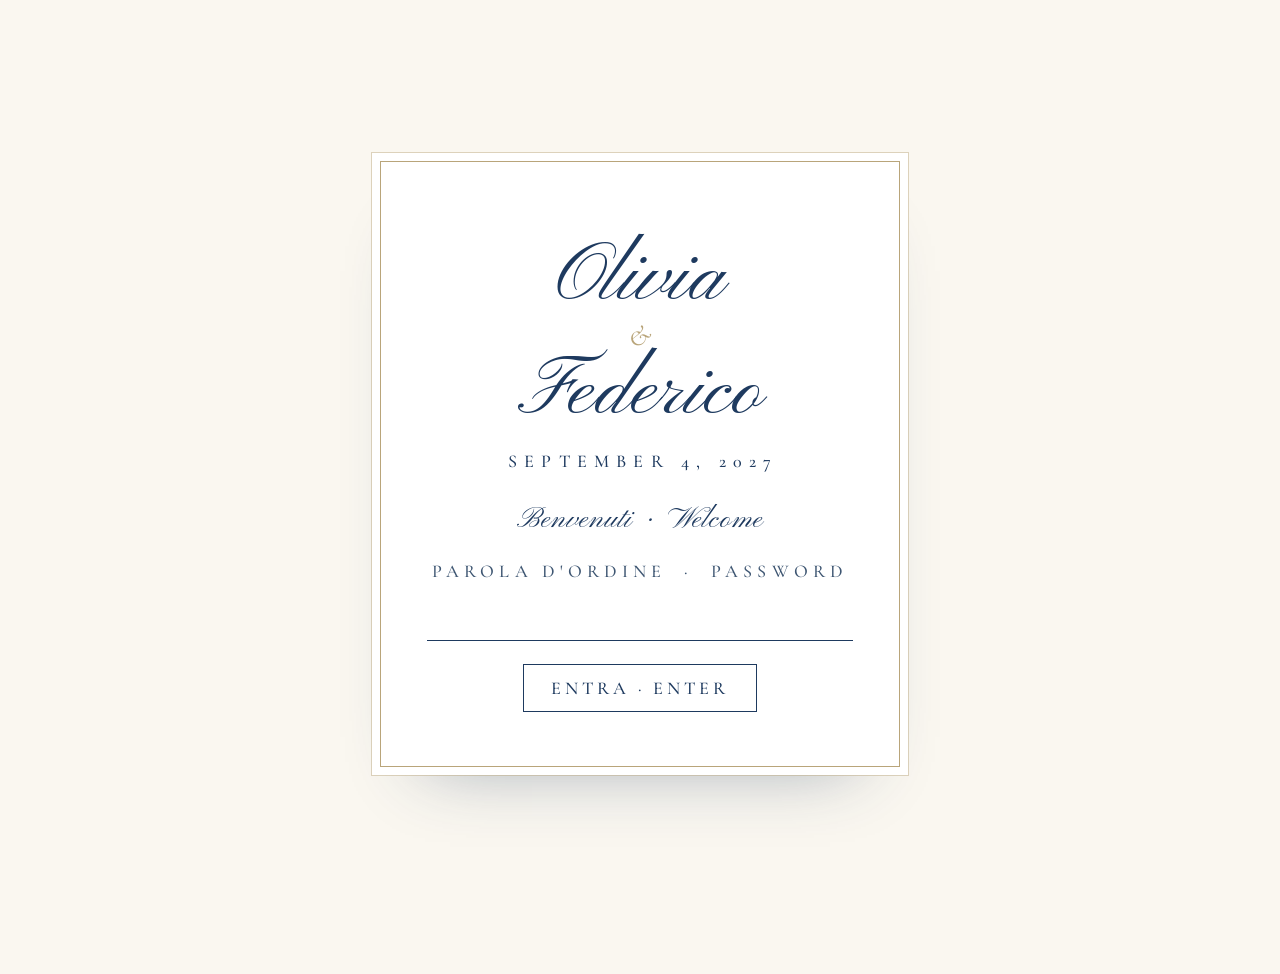
==== commit eaa3cbc1: "Use an italic serif ampersand instead of the script one Co-Authored-By: Claude Opus 5.5 <noreply@ant" ====
--- a/en-explore.html
+++ b/en-explore.html
@@ -135,7 +135,7 @@
 <!-- GENERATED by tools/build_journey.py: edit the texts and places there, then run it again. -->
 <!-- GENERATED by tools/build_journey.py: edit the texts and places there, then run it again. -->
 <nav class="topnav">
-<a class="brand" href="en.html">Olivia &amp; Federico</a>
+<a class="brand" href="en.html">Olivia <span class="amp">&amp;</span> Federico</a>
 <input type="checkbox" id="menu-toggle" hidden>
 <label for="menu-toggle" class="burger" aria-label="Menu"><span></span><span></span><span></span></label>
 <div class="links">
--- a/assets/classic.css
+++ b/assets/classic.css
@@ -531,3 +531,33 @@
 .sm-road { fill: none; stroke: var(--ink); stroke-width: 1.1; stroke-linecap: round; }
 .sm-car { opacity: 0; }
 .story-map figcaption { padding-top: .5rem; }
+
+/* ---------- footer: one full-width centred line ---------- */
+.nav-footer { display: flex !important; justify-content: center !important; }
+.nav-footer-left, .nav-footer-right { display: none !important; }
+.nav-footer-center { flex: 1 1 100% !important; max-width: none !important; width: 100% !important; text-align: center !important; }
+.nav-footer-center p { margin: 0 auto; white-space: nowrap; }
+@media (max-width: 560px) {
+  .nav-footer-center p { white-space: normal; }
+  .nav-footer, .nav-footer *, .nav-footer p { letter-spacing: .18em !important; }
+}
+
+/* ---------- RSVP: every box the height of the Send button ---------- */
+.rsvp-choice span { min-height: 0 !important; height: 3.75rem; padding: 0 .8rem !important; font-size: 1.55rem !important; }
+.rsvp-input { height: 3.75rem; box-sizing: border-box; }
+textarea.rsvp-input { min-height: 3.75rem; resize: vertical; padding-top: 1rem; }
+.rsvp-send { height: 3.75rem; box-sizing: border-box; }
+@media (max-width: 560px) { .rsvp-choice span { font-size: 1.3rem !important; } }
+
+/* ---------- RSVP: name found on the guest list ---------- */
+.rsvp-input[readonly] { background: transparent !important; border-style: dashed !important; color: var(--ink) !important; }
+.rsvp-notyou { display: inline-block; margin: .35rem 0 .2rem; font-family: "Cormorant Garamond", Georgia, serif; font-style: italic;
+  color: var(--ink-soft) !important; border-bottom: 1px solid var(--gold-soft); text-decoration: none; }
+
+/* ---------- the ampersand: Cormorant italic, which reads clearly as "&"
+   (the copperplate script's ampersand looks like a plus sign) ---------- */
+.amp, .names-script .amp, .topnav .brand .amp, .hero-cover .couple em {
+  font-family: var(--caps) !important; font-style: italic !important; font-weight: 400 !important;
+}
+.topnav .brand .amp { font-size: .78em; margin: 0 .06em; }
+.gate-script .amp { font-size: 2.6rem; }
